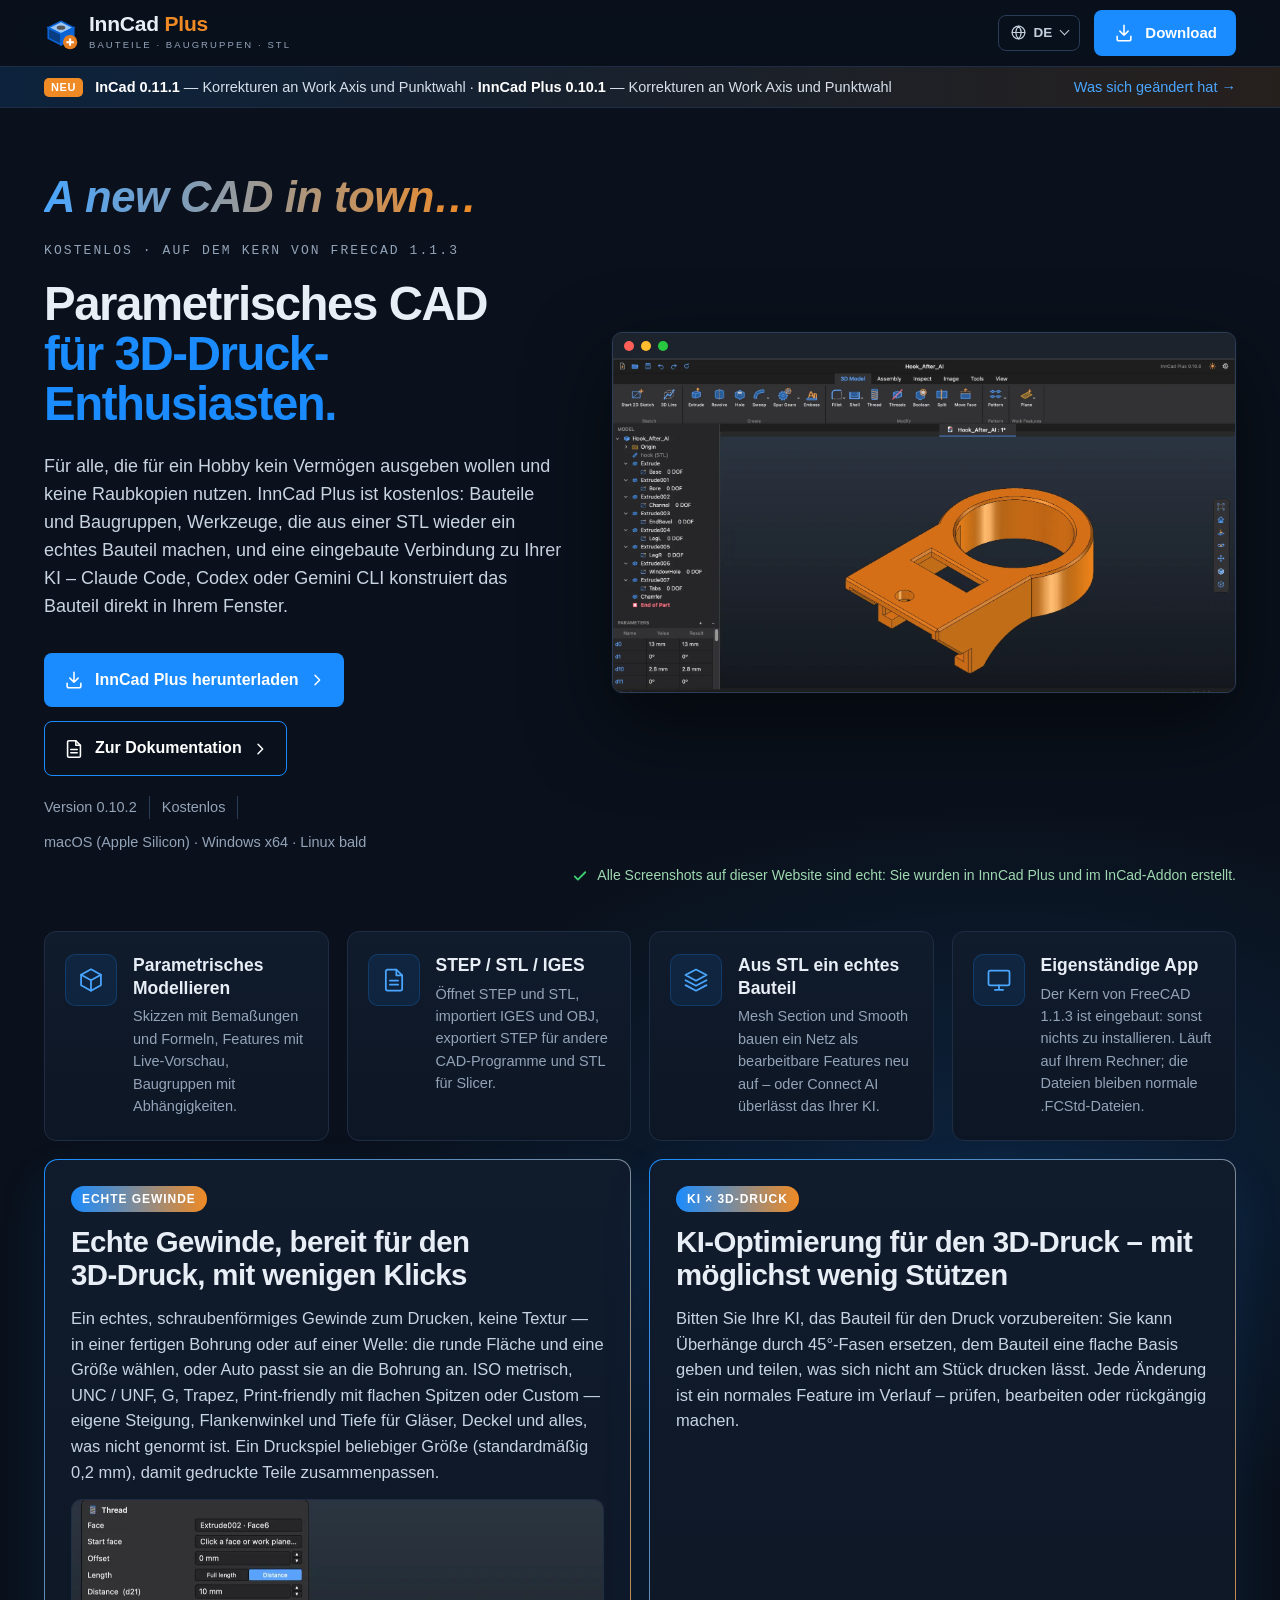
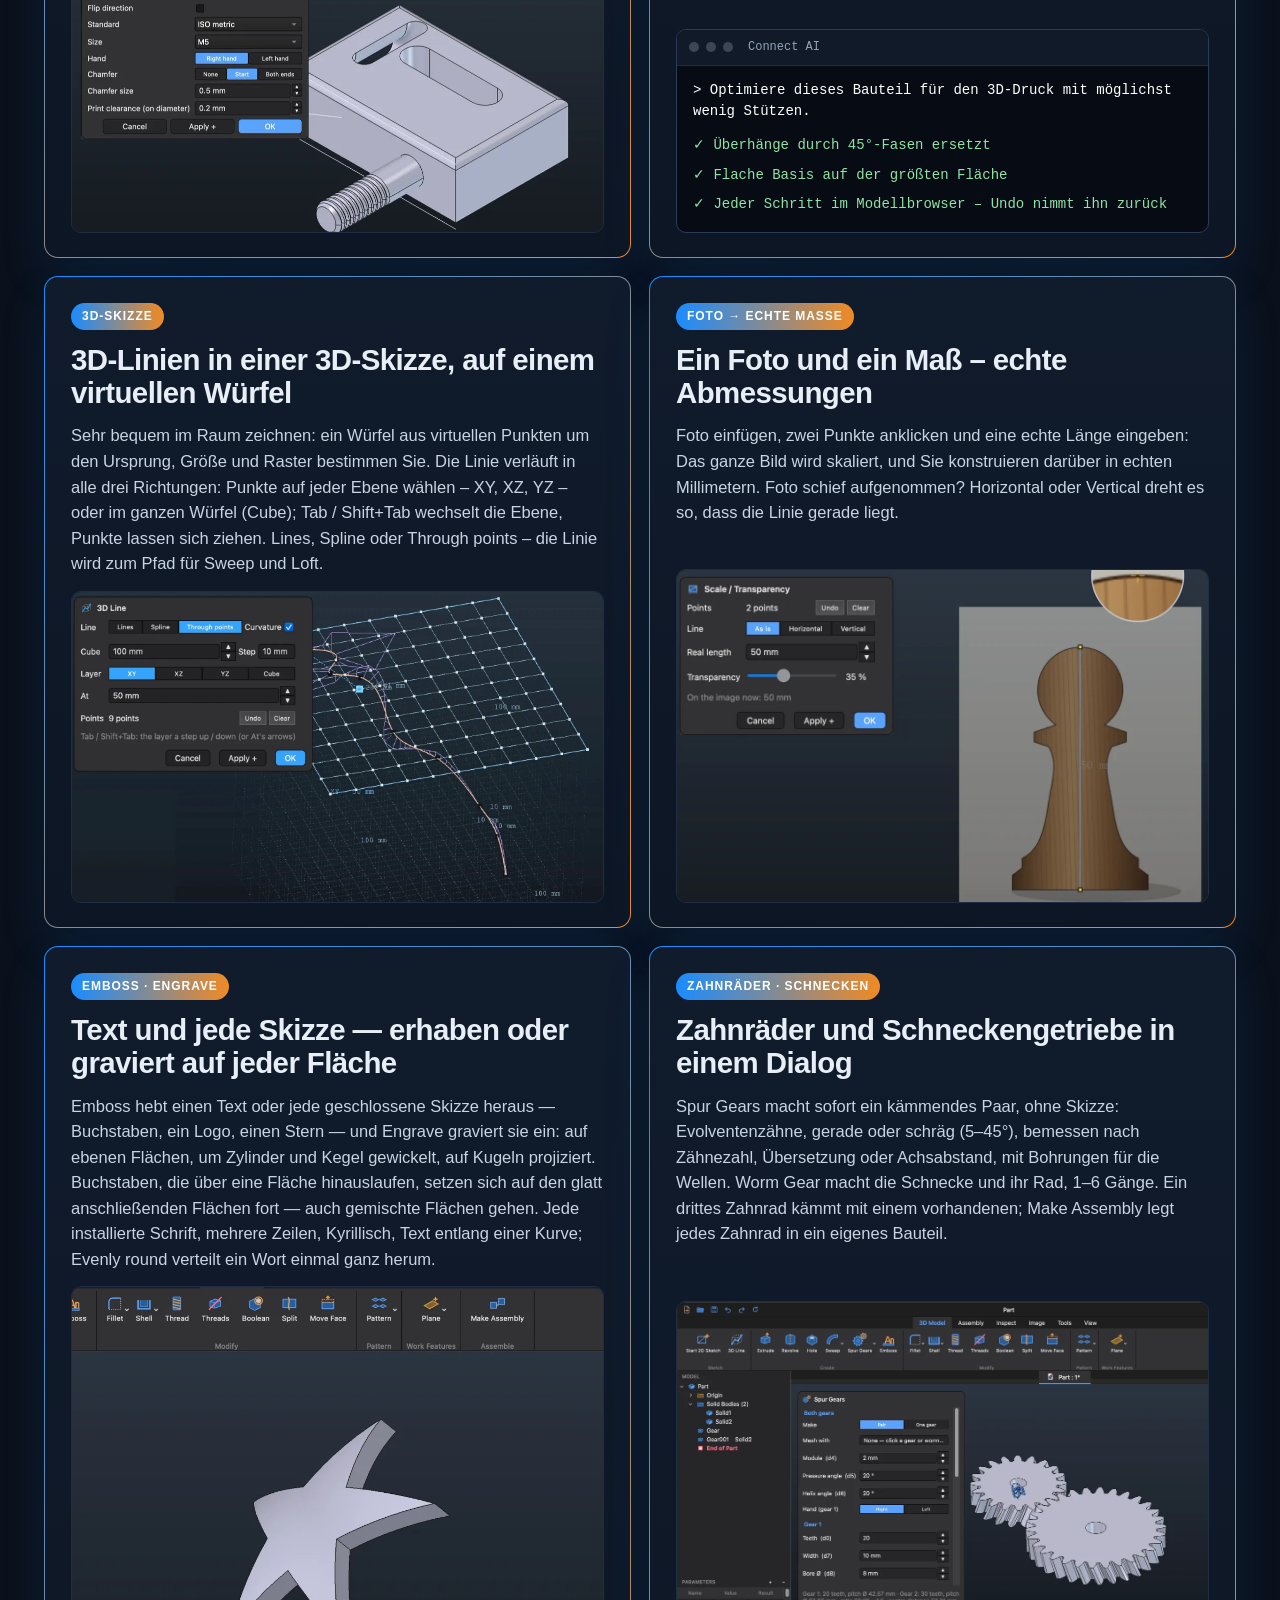
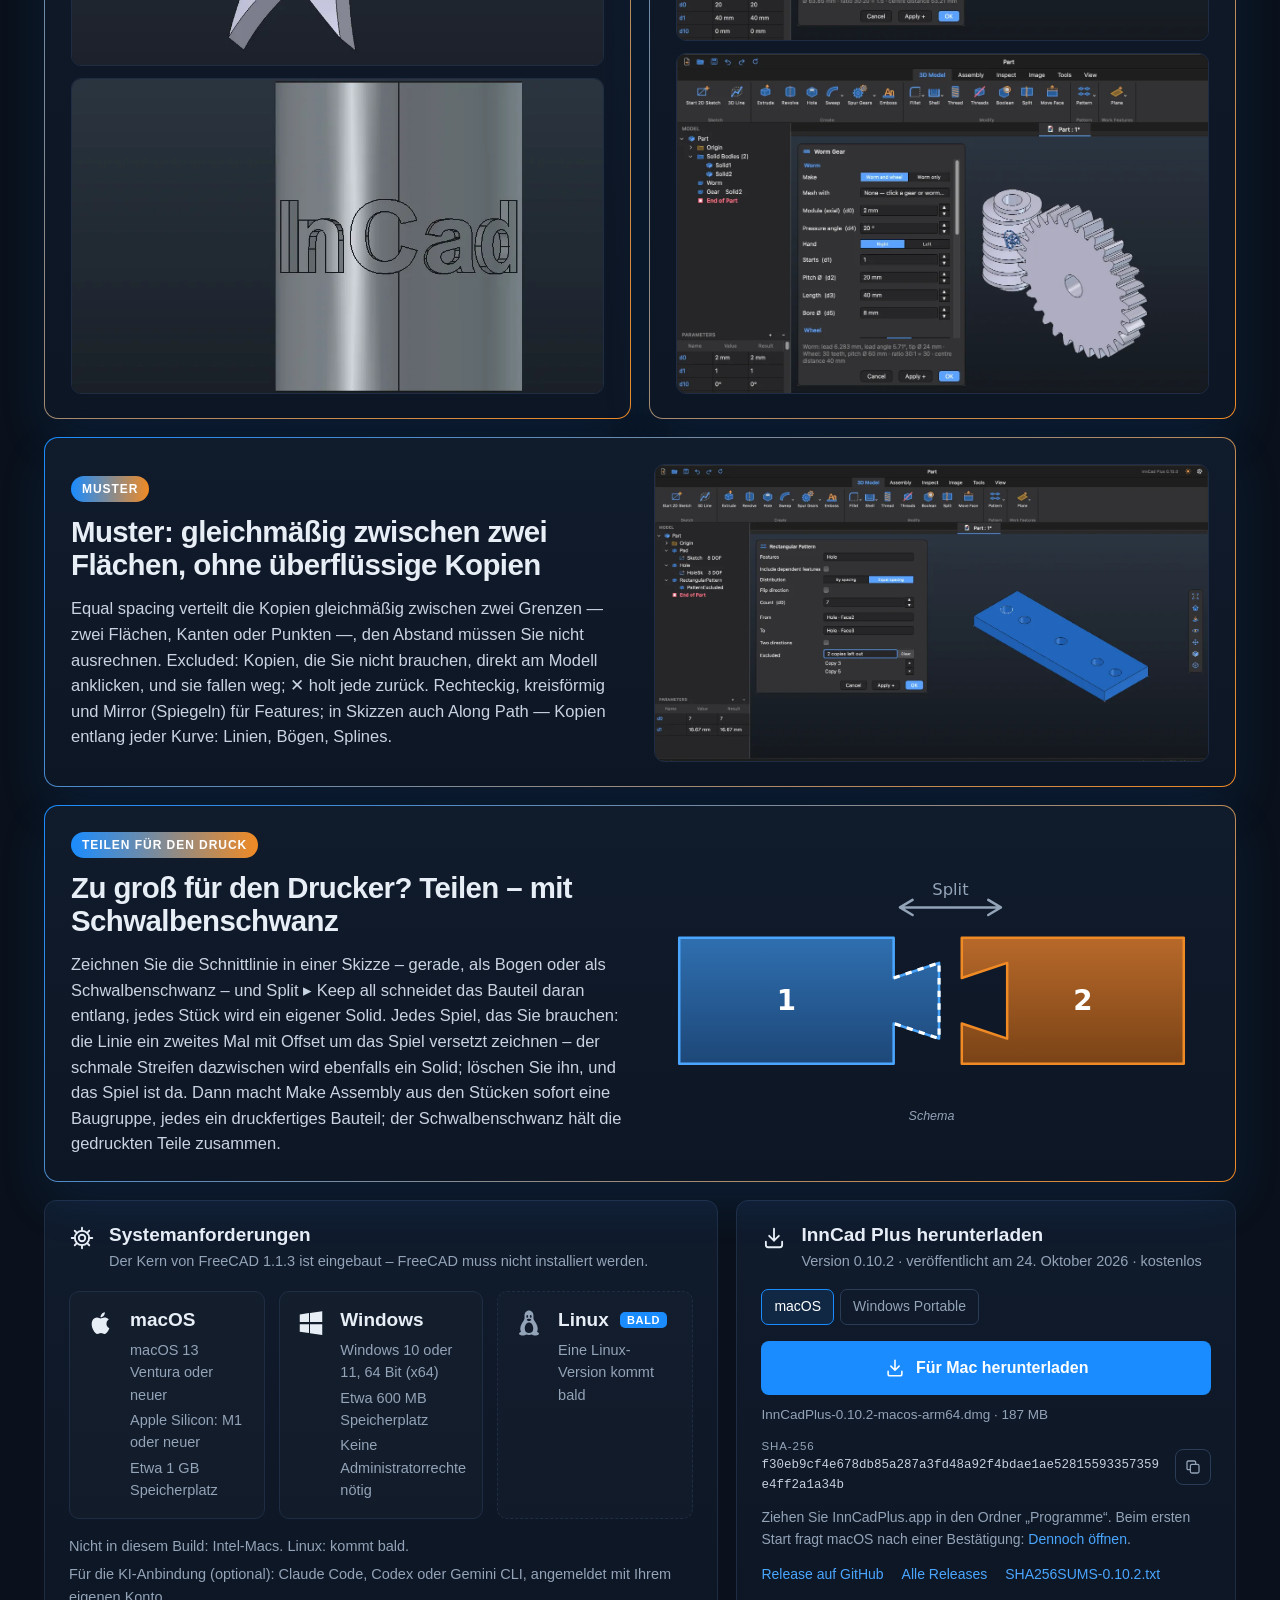
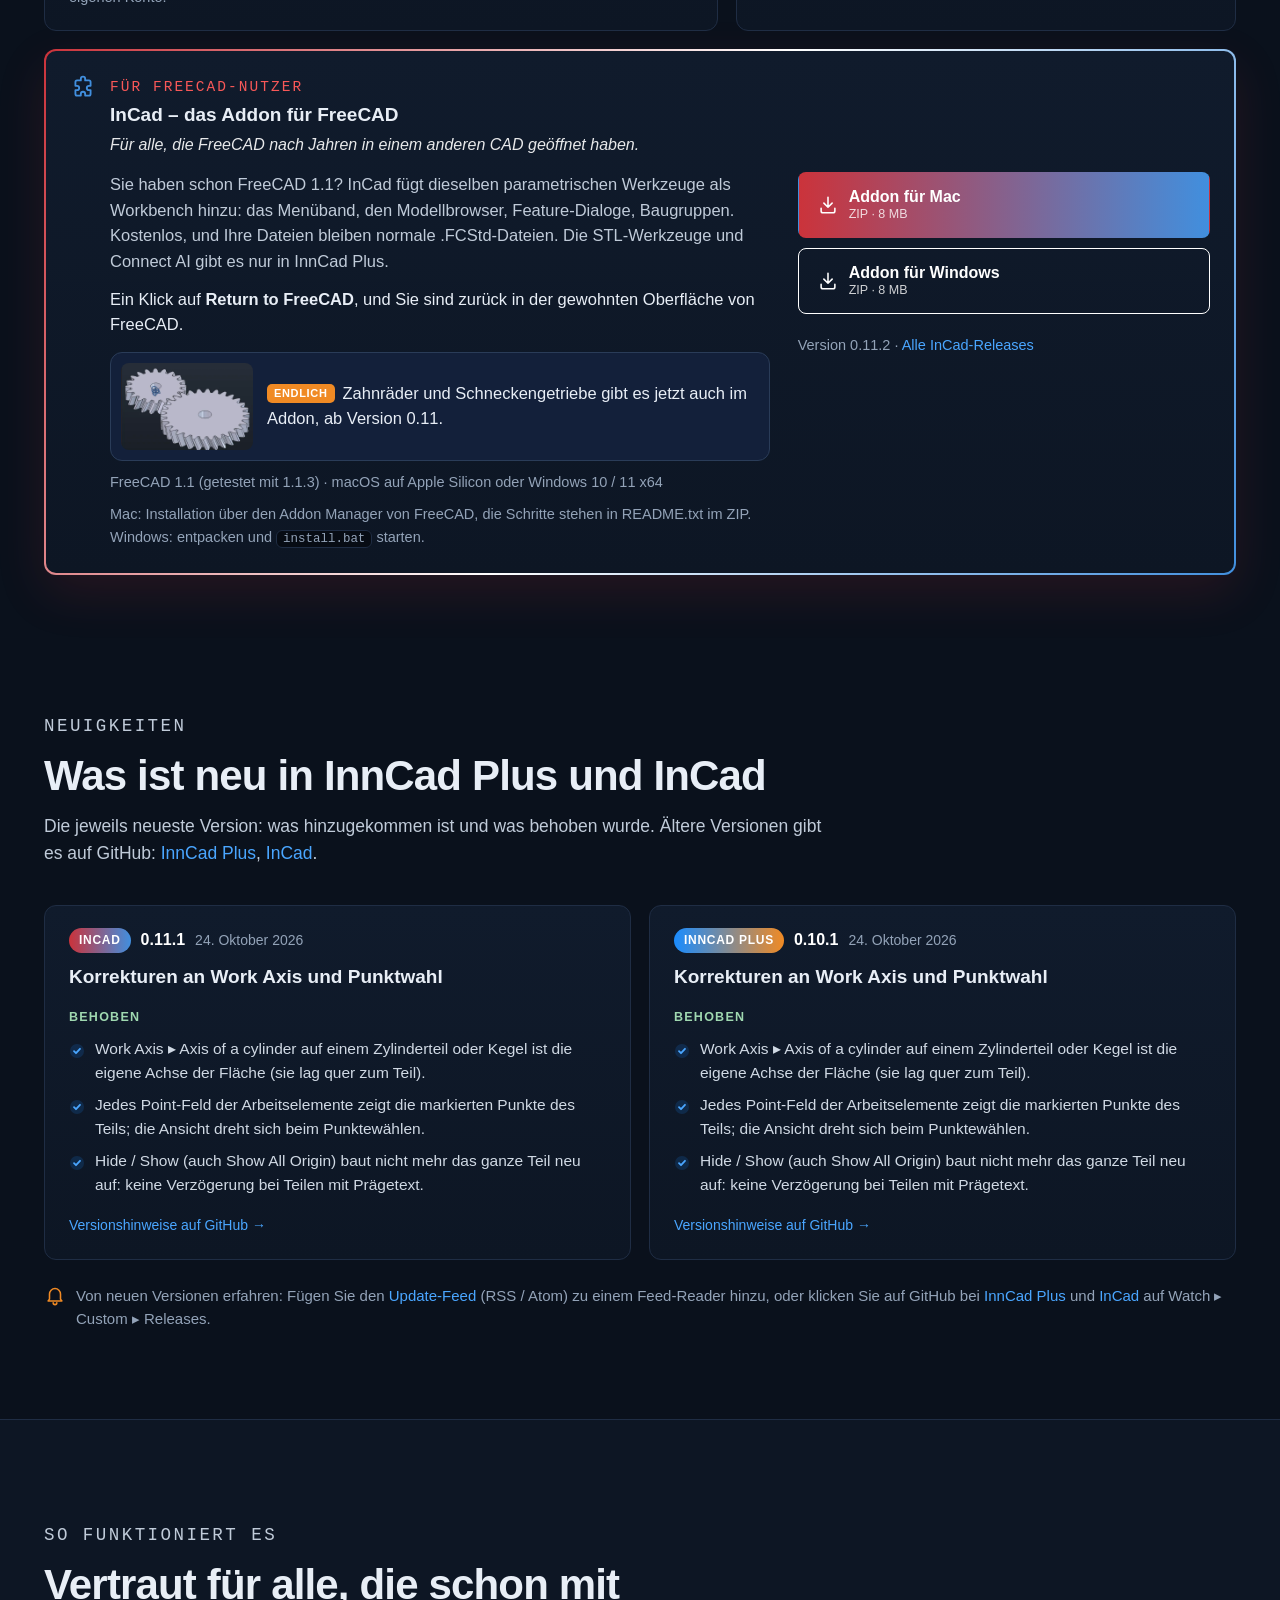
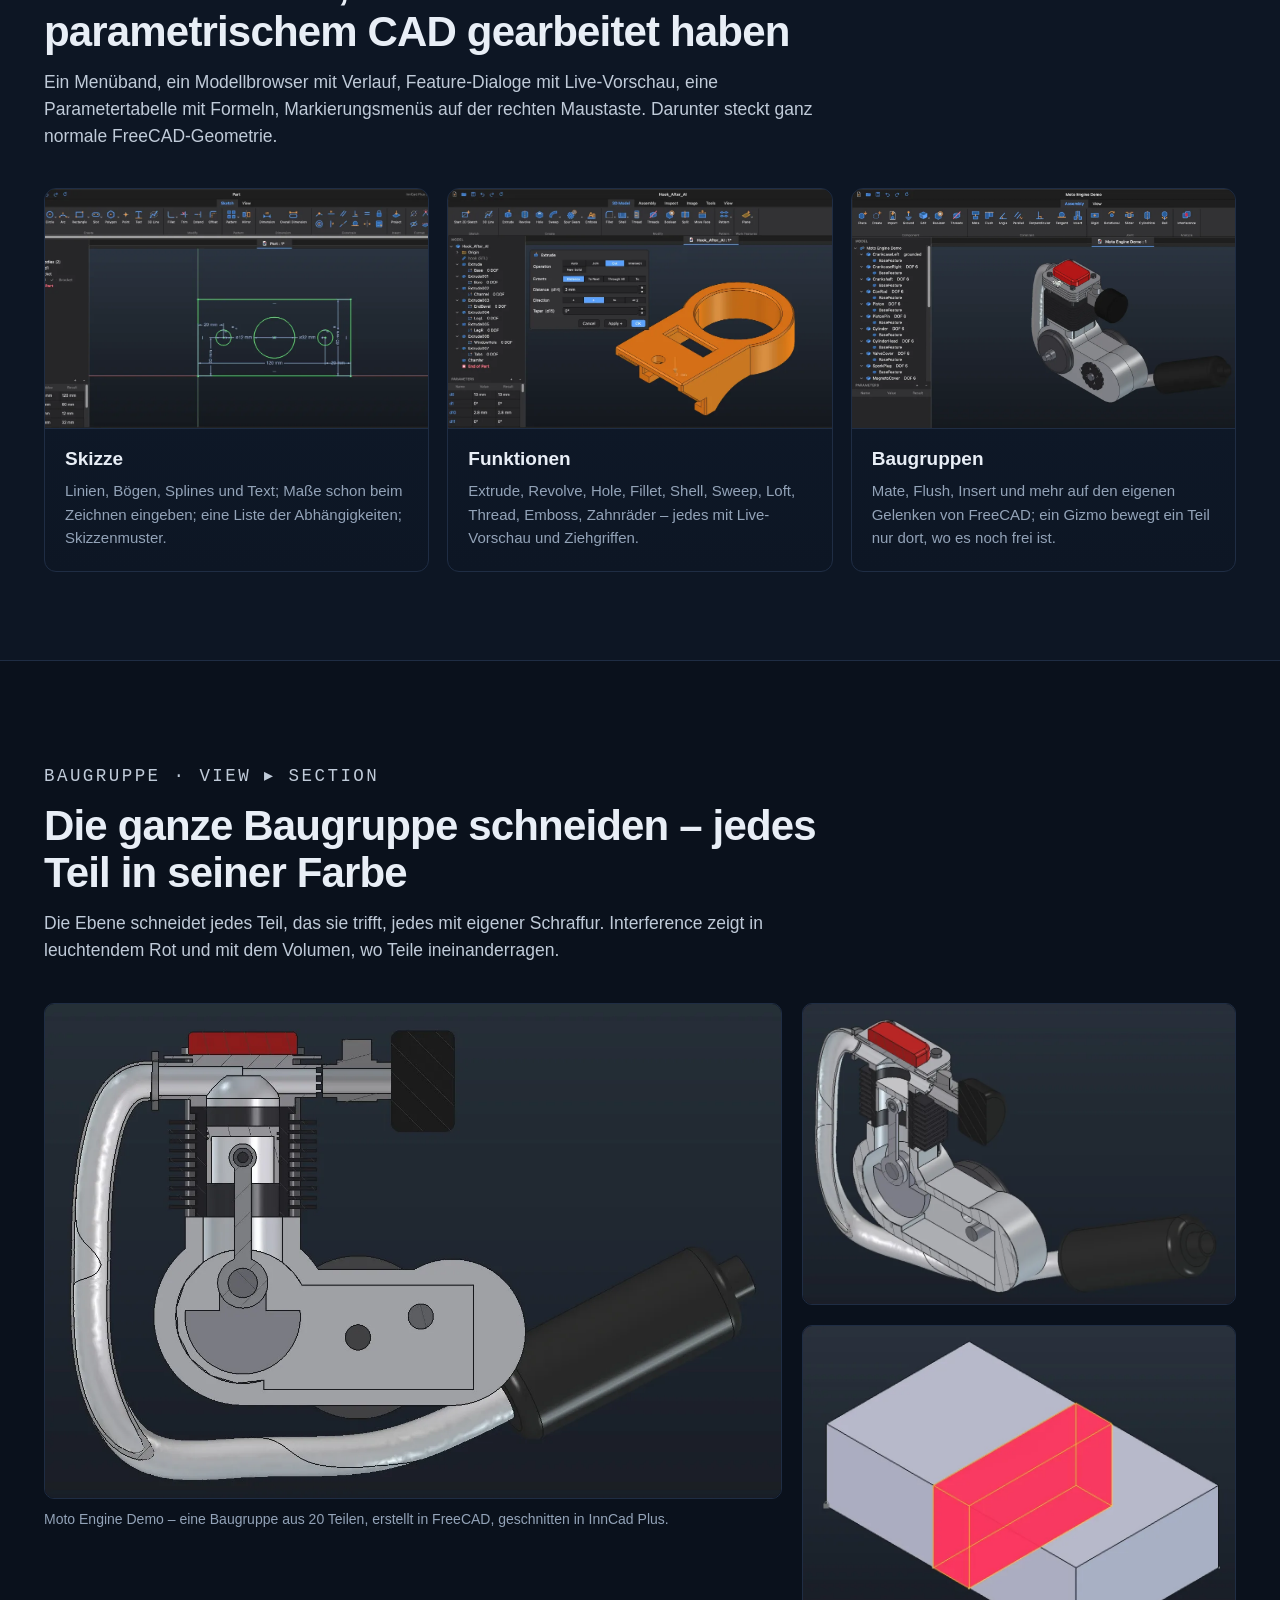
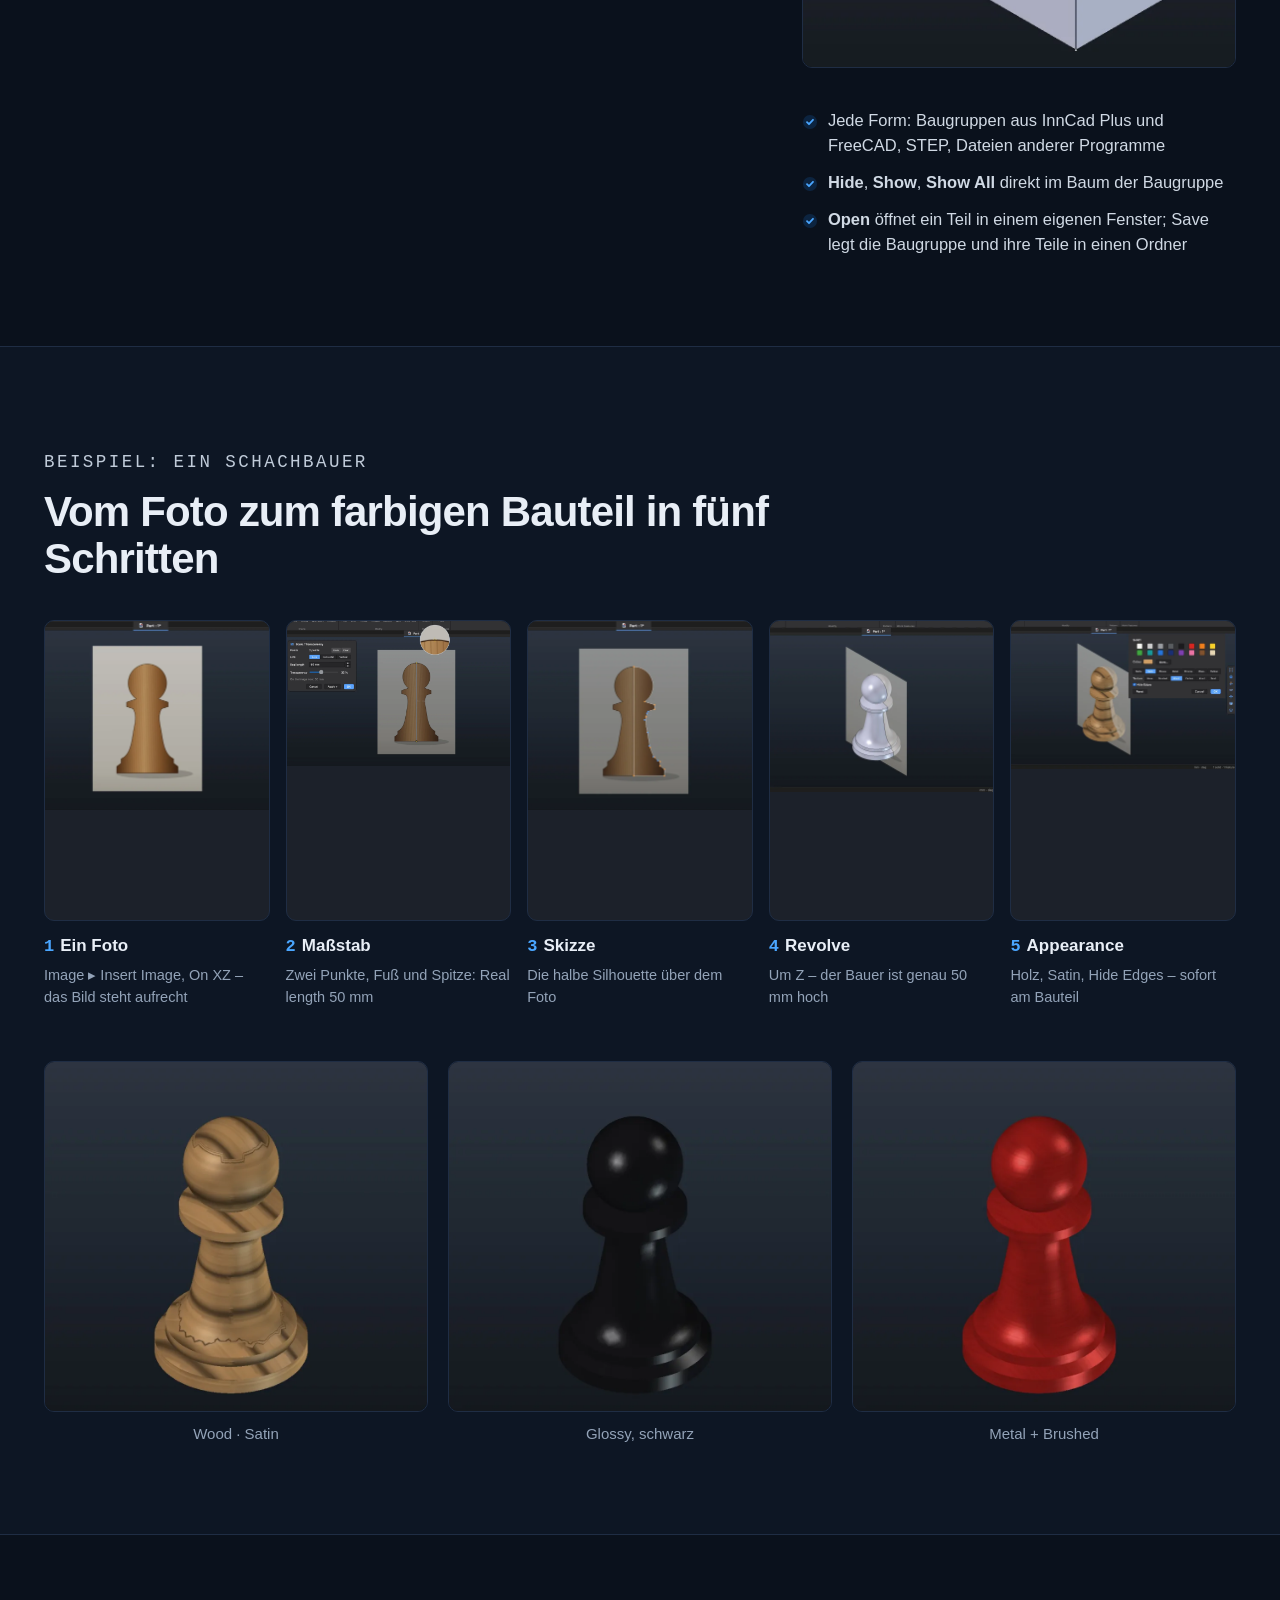
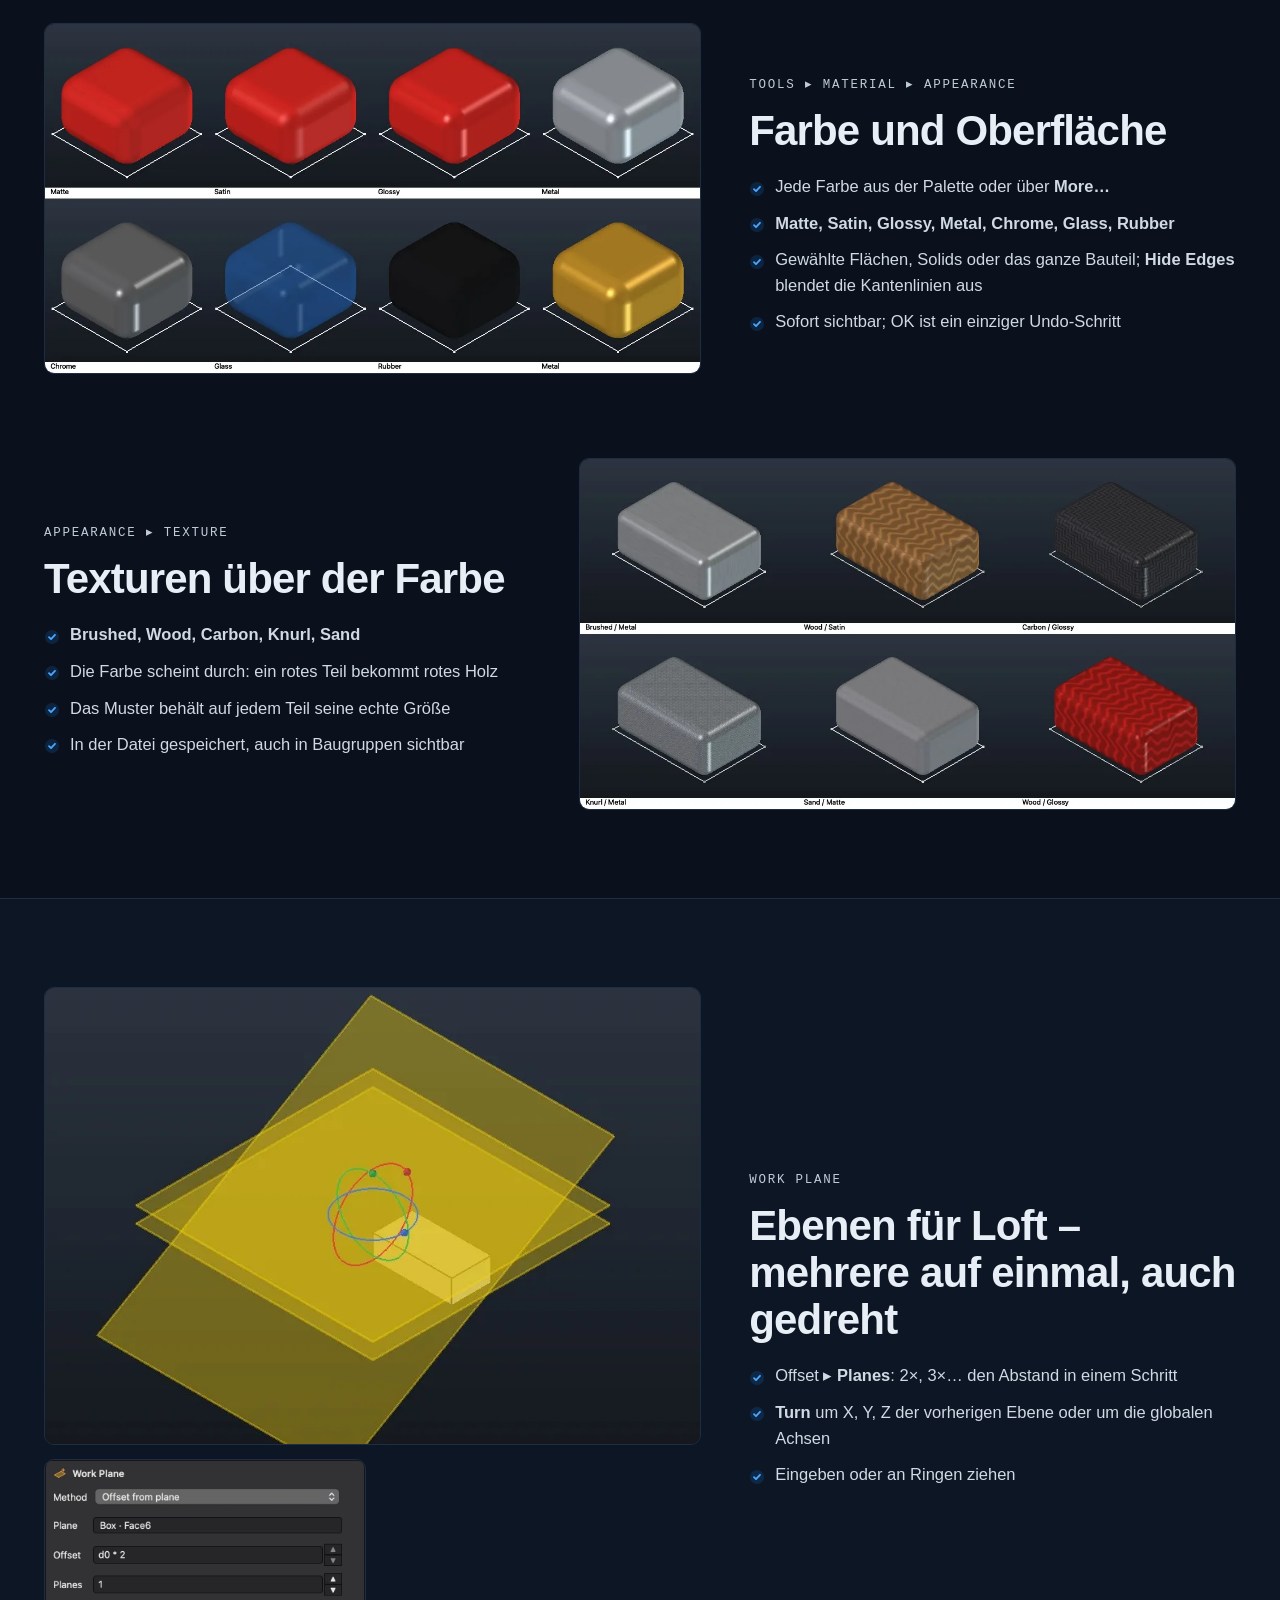
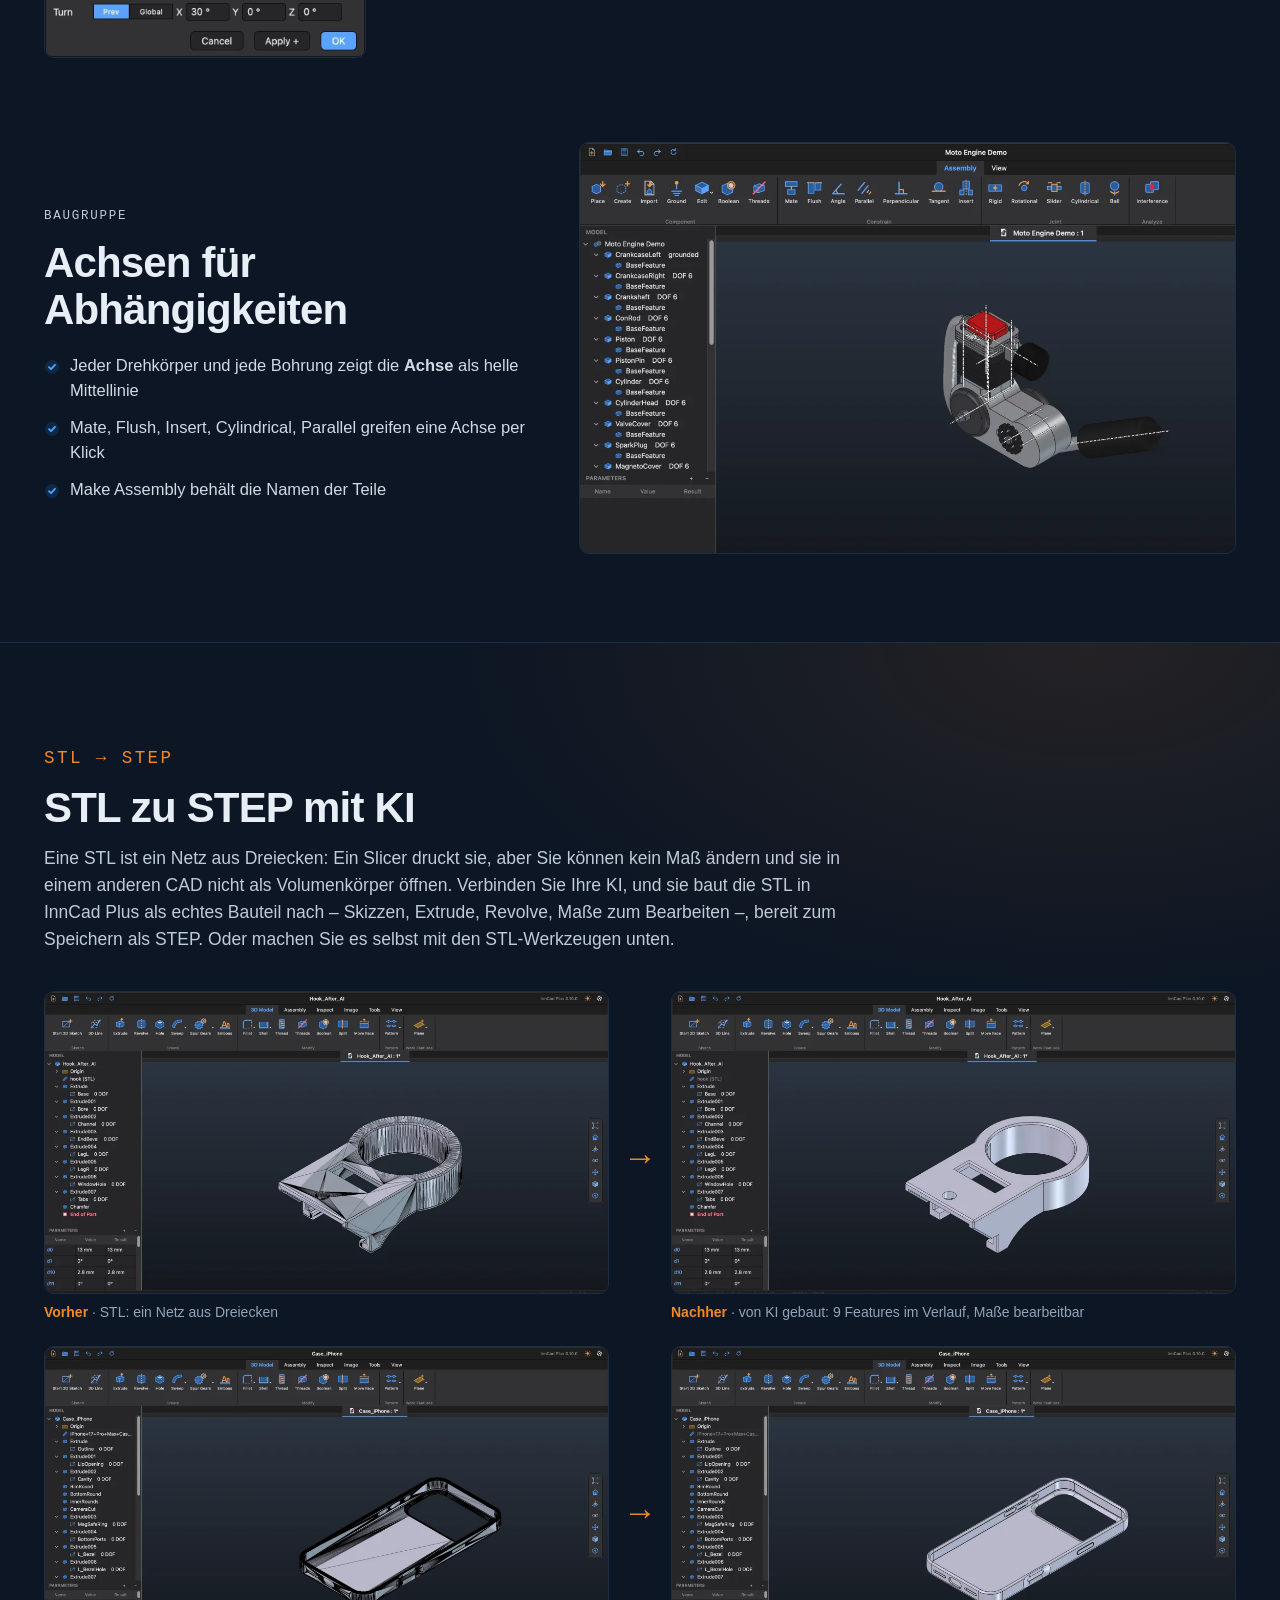
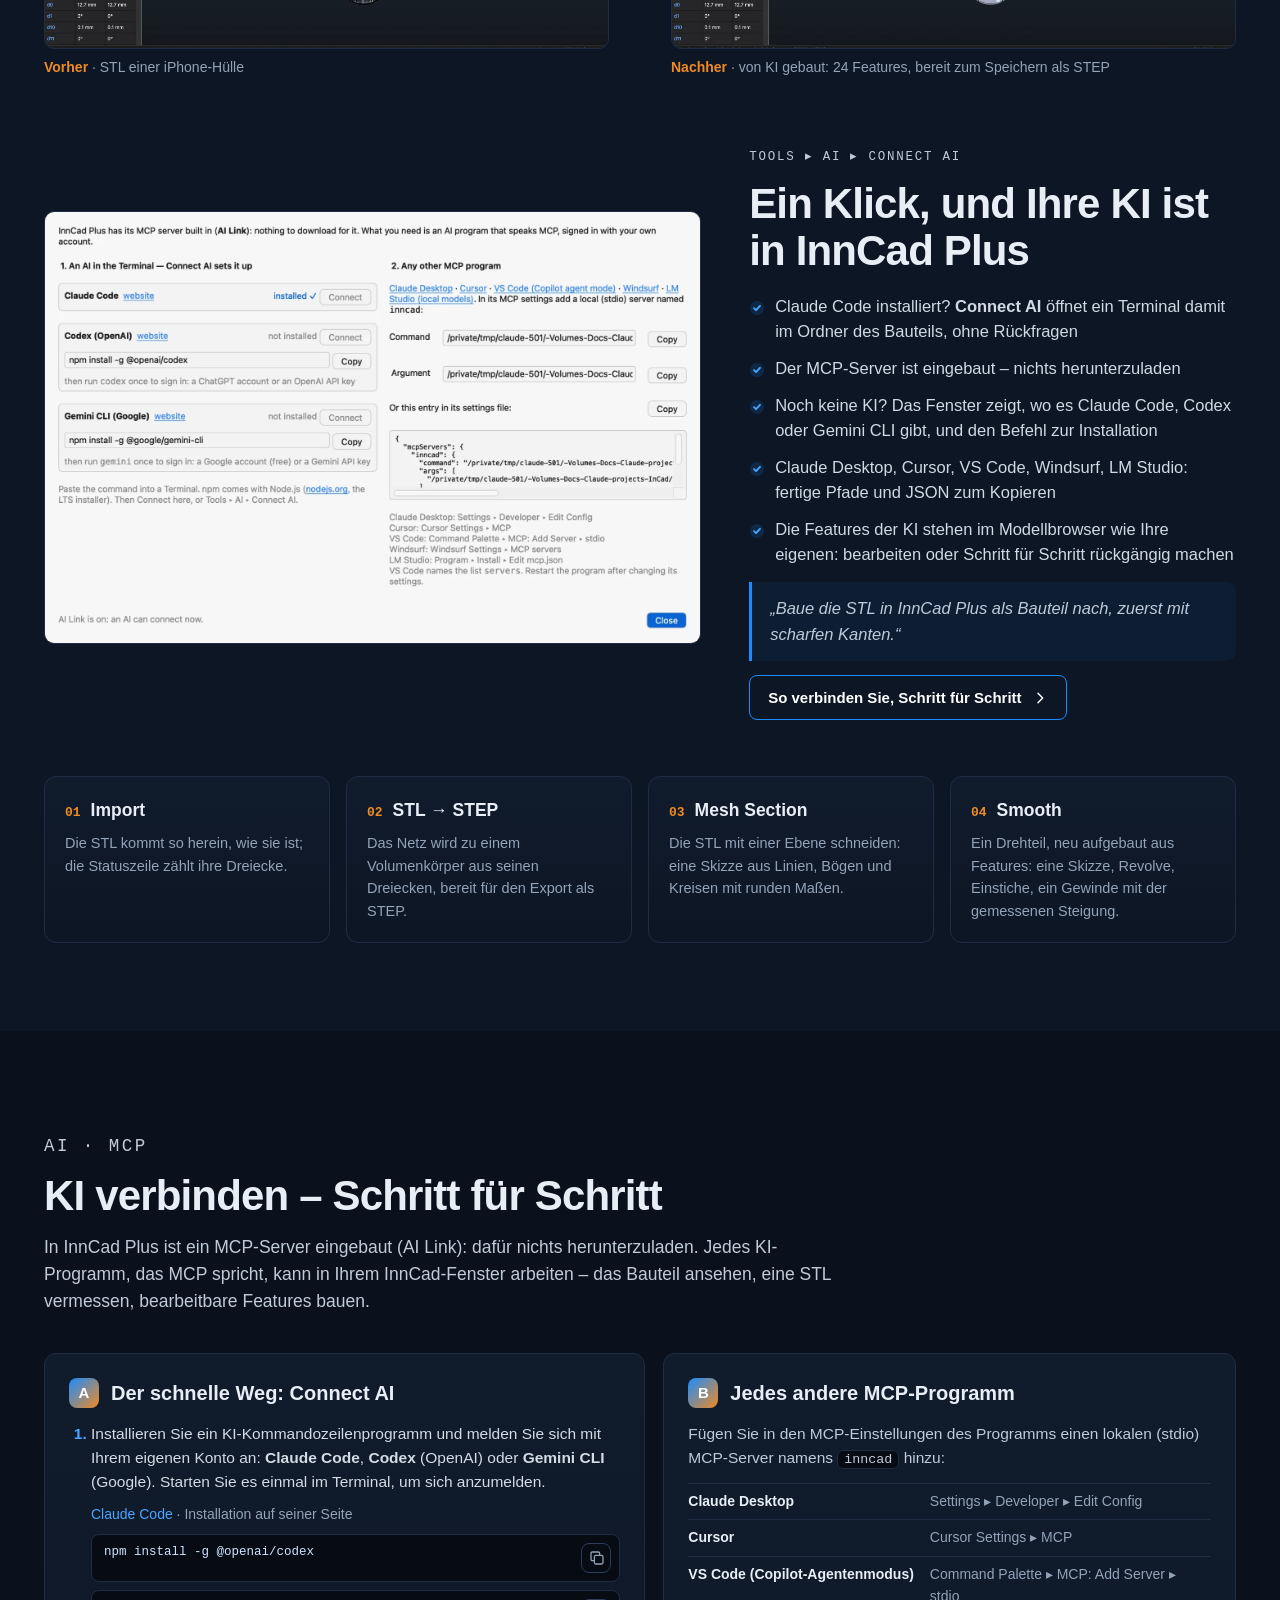
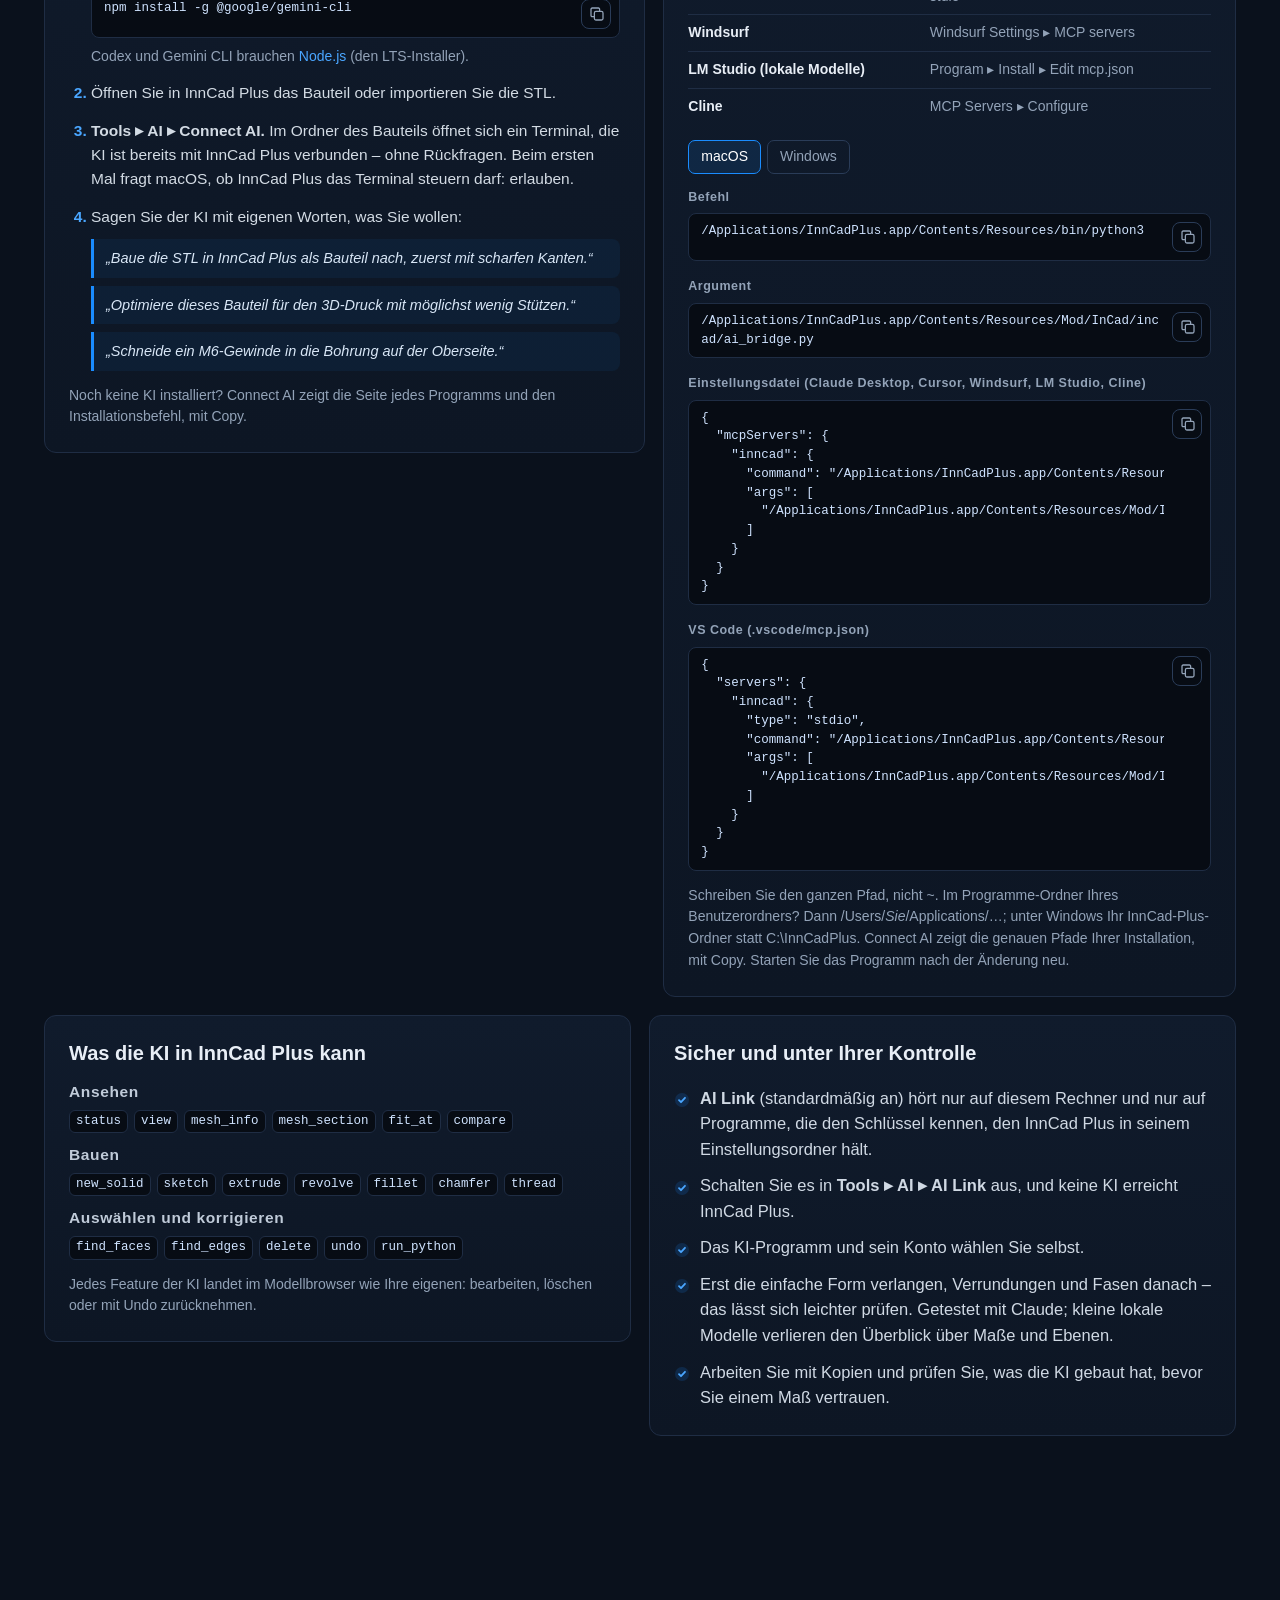
==== de/index.html @ 9b9272b4 "InnCad Plus 0.10.2 and InCad 0.11.2" ====
<!doctype html>
<html lang="de">
<head>
<meta charset="utf-8">
<meta name="viewport" content="width=device-width, initial-scale=1">
<title>InnCad Plus — kostenloses parametrisches CAD für den 3D-Druck, mit STL-Werkzeugen und KI</title>
<meta name="description" content="InnCad Plus: parametrische Bauteile und Baugruppen auf dem Kern von FreeCAD 1.1.3. Eine Mac-App und eine Windows-Version, STL-Werkzeuge und eine eingebaute KI-Anbindung (Claude Code, Codex, Gemini CLI).">
<meta property="og:title" content="InnCad Plus">
<meta property="og:description" content="InnCad Plus: parametrische Bauteile und Baugruppen auf dem Kern von FreeCAD 1.1.3. Eine Mac-App und eine Windows-Version, STL-Werkzeuge und eine eingebaute KI-Anbindung (Claude Code, Codex, Gemini CLI).">
<meta property="og:type" content="website">
<meta name="theme-color" content="#0a111c">
<meta name="msvalidate.01" content="499B6EF04BFF810C76A070A973326980">
<link rel="alternate" hreflang="en" href="https://inncad.com/">
<link rel="alternate" hreflang="ru" href="https://inncad.com/ru/">
<link rel="alternate" hreflang="de" href="https://inncad.com/de/">
<link rel="alternate" hreflang="zh-Hans" href="https://inncad.com/zh/">
<link rel="alternate" hreflang="hi" href="https://inncad.com/hi/">
<link rel="alternate" hreflang="x-default" href="https://inncad.com/">
<link rel="canonical" href="https://inncad.com/de/">
<link rel="alternate" type="application/atom+xml" href="https://inncad.com/de/updates.xml" title="InnCad Plus und InCad — Neuigkeiten">
<meta property="og:url" content="https://inncad.com/de/">
<meta property="og:image" content="https://inncad.com/og.jpg">
<meta name="twitter:card" content="summary_large_image">
<link rel="icon" href="../icon.svg" type="image/svg+xml">
<link rel="stylesheet" href="../style.css?v=fa428692">
<script>document.documentElement.classList.add("js")</script>
</head>
<body>
<header class="top"><div class="wrap">
  <a class="brand" href="#top"><img src="../icon.svg" alt="" width="34" height="34"><span><strong>InnCad <span>Plus</span></strong><small>Bauteile · Baugruppen · STL</small></span></a>
  <nav class="links">
    <a href="#features">Funktionen</a>
    <a href="#updates">Neuigkeiten</a>
    <a href="#docs">Dokumentation</a>
    <a href="#requirements">Anforderungen</a>
    <a href="#addon">FreeCAD-Addon</a>
    <a href="#faq">FAQ</a>
    <a href="#contact">Kontakt</a>
  </nav>
  <div class="right">
    <details class="langmenu"><summary aria-label="Language"><svg class="i" viewBox="0 0 24 24" aria-hidden="true"><circle cx="12" cy="12" r="9"/><path d="M3 12h18M12 3c2.6 2.6 3.8 5.6 3.8 9s-1.2 6.4-3.8 9c-2.6-2.6-3.8-5.6-3.8-9S9.4 5.6 12 3z"/></svg><span>DE</span></summary><div class="menu"><a href="../" data-lang="en" hreflang="en" lang="en">English</a><a href="../ru/" data-lang="ru" hreflang="ru" lang="ru">Русский</a><a href="../de/" data-lang="de" hreflang="de" lang="de" aria-current="true">Deutsch</a><a href="../zh/" data-lang="zh" hreflang="zh-Hans" lang="zh-Hans">中文</a><a href="../hi/" data-lang="hi" hreflang="hi" lang="hi">हिन्दी</a></div></details>
    <a class="btn primary small" href="#download"><svg class="i" viewBox="0 0 24 24" aria-hidden="true"><path d="M12 3.5v11m0 0-4.5-4.5m4.5 4.5 4.5-4.5M4.5 15.5v3a2 2 0 0 0 2 2h11a2 2 0 0 0 2-2v-3"/></svg><span>Download</span></a>
  </div>
</div></header>
<div class="newsbar"><div class="wrap"><a href="#updates"><span class="tag-new">Neu</span><span class="what"><b>InCad 0.11.1</b> — Korrekturen an Work Axis und Punktwahl · <b>InnCad Plus 0.10.1</b> — Korrekturen an Work Axis und Punktwahl</span><span class="go">Was sich geändert hat →</span></a></div></div>

<main id="top">
<div class="hero"><div class="wrap">
  <div class="grid">
    <div>
      <p class="town">A new CAD in town…</p>
      <p class="mono-kicker">Kostenlos · auf dem Kern von FreeCAD 1.1.3</p>
      <h1>Parametrisches CAD<span>für 3D‑Druck-Enthusiasten.</span></h1>
      <p class="lead">Für alle, die für ein Hobby kein Vermögen ausgeben wollen und keine Raubkopien nutzen. InnCad Plus ist kostenlos: Bauteile und Baugruppen, Werkzeuge, die aus einer STL wieder ein echtes Bauteil machen, und eine eingebaute Verbindung zu Ihrer KI – Claude Code, Codex oder Gemini CLI konstruiert das Bauteil direkt in Ihrem Fenster.</p>
      <div class="cta">
        <a class="btn primary" href="#download"><svg class="i" viewBox="0 0 24 24" aria-hidden="true"><path d="M12 3.5v11m0 0-4.5-4.5m4.5 4.5 4.5-4.5M4.5 15.5v3a2 2 0 0 0 2 2h11a2 2 0 0 0 2-2v-3"/></svg>InnCad Plus herunterladen<svg class="i chev" viewBox="0 0 24 24" aria-hidden="true"><path d="m9 5 7 7-7 7"/></svg></a>
        <a class="btn outline" href="#docs"><svg class="i" viewBox="0 0 24 24" aria-hidden="true"><path d="M14 3H6.5A1.5 1.5 0 0 0 5 4.5v15A1.5 1.5 0 0 0 6.5 21h11a1.5 1.5 0 0 0 1.5-1.5V8z"/><path d="M14 3v5h5M8.5 12.5h7M8.5 16h7"/></svg>Zur Dokumentation<svg class="i chev" viewBox="0 0 24 24" aria-hidden="true"><path d="m9 5 7 7-7 7"/></svg></a>
      </div>
      <p class="meta"><span>Version 0.10.2</span><i></i><span>Kostenlos</span><i></i><span>macOS (Apple Silicon) · Windows x64 · Linux bald</span></p>
    </div>
    <div class="window"><div class="bar"><i></i><i></i><i></i></div><div class=""><a class="zoom" href="../img/hero.webp?v=947d2b0a"><img src="../img/hero.webp?v=947d2b0a" alt="Das Fenster von InnCad Plus: Menüband, Modellbrowser, Parameter und ein Bauteil" width="1800" height="963" loading="lazy" decoding="async"></a></div></div>
  </div>
  <p class="real"><svg class="i" viewBox="0 0 24 24" aria-hidden="true"><path d="M5 12.5l4.2 4.2L19 7"/></svg>Alle Screenshots auf dieser Website sind echt: Sie wurden in InnCad Plus und im InCad-Addon erstellt.</p>

  <div class="feats" id="features">
    <div class="box feat"><div class="ico"><svg class="i" viewBox="0 0 24 24" aria-hidden="true"><path d="M12 2.8 20.5 7.5v9L12 21.2 3.5 16.5v-9z"/><path d="M3.5 7.5 12 12.2l8.5-4.7M12 12.2v9"/></svg></div><div><h3>Parametrisches Modellieren</h3>
      <p>Skizzen mit Bemaßungen und Formeln, Features mit Live-Vorschau, Baugruppen mit Abhängigkeiten.</p></div></div>
    <div class="box feat"><div class="ico"><svg class="i" viewBox="0 0 24 24" aria-hidden="true"><path d="M14 3H6.5A1.5 1.5 0 0 0 5 4.5v15A1.5 1.5 0 0 0 6.5 21h11a1.5 1.5 0 0 0 1.5-1.5V8z"/><path d="M14 3v5h5M8.5 12.5h7M8.5 16h7"/></svg></div><div><h3>STEP / STL / IGES</h3>
      <p>Öffnet STEP und STL, importiert IGES und OBJ, exportiert STEP für andere CAD-Programme und STL für Slicer.</p></div></div>
    <div class="box feat"><div class="ico"><svg class="i" viewBox="0 0 24 24" aria-hidden="true"><path d="m12 3 9 4.8-9 4.8-9-4.8z"/><path d="m3 12.2 9 4.8 9-4.8M3 16.4l9 4.8 9-4.8"/></svg></div><div><h3>Aus STL ein echtes Bauteil</h3>
      <p>Mesh Section und Smooth bauen ein Netz als bearbeitbare Features neu auf – oder Connect AI überlässt das Ihrer KI.</p></div></div>
    <div class="box feat"><div class="ico"><svg class="i" viewBox="0 0 24 24" aria-hidden="true"><rect x="3" y="4" width="18" height="12.5" rx="1.5"/><path d="M8.5 20.5h7M12 16.5v4"/></svg></div><div><h3>Eigenständige App</h3>
      <p>Der Kern von FreeCAD 1.1.3 ist eingebaut: sonst nichts zu installieren. Läuft auf Ihrem Rechner; die Dateien bleiben normale .FCStd-Dateien.</p></div></div>
  </div>

  <div class="promo">
    <div class="promo-card">
      <span class="pill">Echte Gewinde</span>
      <h2>Echte Gewinde, bereit für den 3D‑Druck, mit wenigen Klicks</h2>
      <p>Ein echtes, schraubenförmiges Gewinde zum Drucken, keine Textur — in einer fertigen Bohrung oder auf einer Welle: die runde Fläche und eine Größe wählen, oder Auto passt sie an die Bohrung an. ISO metrisch, UNC / UNF, G, Trapez, Print-friendly mit flachen Spitzen oder Custom — eigene Steigung, Flankenwinkel und Tiefe für Gläser, Deckel und alles, was nicht genormt ist. Ein Druckspiel beliebiger Größe (standardmäßig 0,2 mm), damit gedruckte Teile zusammenpassen.</p>
      <div class="shot"><a class="zoom" href="../img/thread.webp?v=f0aac2c9"><img src="../img/thread.webp?v=f0aac2c9" alt="Der Dialog Thread und ein druckfertiges M5-Gewinde" width="1040" height="650" loading="lazy" decoding="async"></a></div>
    </div>
    <div class="promo-card">
      <span class="pill">KI × 3D‑Druck</span>
      <h2>KI-Optimierung für den 3D‑Druck – mit möglichst wenig Stützen</h2>
      <p>Bitten Sie Ihre KI, das Bauteil für den Druck vorzubereiten: Sie kann Überhänge durch 45°-Fasen ersetzen, dem Bauteil eine flache Basis geben und teilen, was sich nicht am Stück drucken lässt. Jede Änderung ist ein normales Feature im Verlauf – prüfen, bearbeiten oder rückgängig machen.</p>
      <div class="term"><div class="bar"><i></i><i></i><i></i><span>Connect AI</span></div>
        <p class="you">&gt; Optimiere dieses Bauteil für den 3D‑Druck mit möglichst wenig Stützen.</p>
        <p>✓ Überhänge durch 45°-Fasen ersetzt</p>
        <p>✓ Flache Basis auf der größten Fläche</p>
        <p>✓ Jeder Schritt im Modellbrowser – Undo nimmt ihn zurück</p>
      </div>
    </div>
    <div class="promo-card">
      <span class="pill">3D‑Skizze</span>
      <h2>3D‑Linien in einer 3D‑Skizze, auf einem virtuellen Würfel</h2>
      <p>Sehr bequem im Raum zeichnen: ein Würfel aus virtuellen Punkten um den Ursprung, Größe und Raster bestimmen Sie. Die Linie verläuft in alle drei Richtungen: Punkte auf jeder Ebene wählen – XY, XZ, YZ – oder im ganzen Würfel (Cube); Tab / Shift+Tab wechselt die Ebene, Punkte lassen sich ziehen. Lines, Spline oder Through points – die Linie wird zum Pfad für Sweep und Loft.</p>
      <div class="shot"><a class="zoom" href="../img/line3d_curve.webp?v=f475d377"><img src="../img/line3d_curve.webp?v=f475d377" alt="Eine 3D-Linie durch Punkte auf verschiedenen Ebenen des virtuellen Würfels" width="1510" height="882" loading="lazy" decoding="async"></a></div>
    </div>
    <div class="promo-card">
      <span class="pill">Foto → echte Maße</span>
      <h2>Ein Foto und ein Maß – echte Abmessungen</h2>
      <p>Foto einfügen, zwei Punkte anklicken und eine echte Länge eingeben: Das ganze Bild wird skaliert, und Sie konstruieren darüber in echten Millimetern. Foto schief aufgenommen? Horizontal oder Vertical dreht es so, dass die Linie gerade liegt.</p>
      <div class="shot"><a class="zoom" href="../img/photo_scale.webp?v=6fe72c0d"><img src="../img/photo_scale.webp?v=6fe72c0d" alt="Ein Foto über zwei Punkte und eine echte Länge skalieren; mit Horizontal oder Vertical ausrichten" width="1100" height="688" loading="lazy" decoding="async"></a></div>
    </div>
    <div class="promo-card">
      <span class="pill">Emboss · Engrave</span>
      <h2>Text und jede Skizze — erhaben oder graviert auf jeder Fläche</h2>
      <p>Emboss hebt einen Text oder jede geschlossene Skizze heraus — Buchstaben, ein Logo, einen Stern — und Engrave graviert sie ein: auf ebenen Flächen, um Zylinder und Kegel gewickelt, auf Kugeln projiziert. Buchstaben, die über eine Fläche hinauslaufen, setzen sich auf den glatt anschließenden Flächen fort — auch gemischte Flächen gehen. Jede installierte Schrift, mehrere Zeilen, Kyrillisch, Text entlang einer Kurve; Evenly round verteilt ein Wort einmal ganz herum.</p>
      <div class="stack"><div class="shot"><a class="zoom" href="../img/star.webp?v=d639d691"><img src="../img/star.webp?v=d639d691" alt="Ein Stern, gemacht in InnCad Plus" width="1000" height="711" loading="lazy" decoding="async"></a></div><div class="shot"><a class="zoom" href="../img/18_emboss.webp?v=5092079f"><img src="../img/18_emboss.webp?v=5092079f" alt="Text, um einen Zylinder erhaben aufgebracht" width="900" height="532" loading="lazy" decoding="async"></a></div></div>
    </div>
    <div class="promo-card" id="gears">
      <span class="pill">Zahnräder · Schnecken</span>
      <h2>Zahnräder und Schneckengetriebe in einem Dialog</h2>
      <p>Spur Gears macht sofort ein kämmendes Paar, ohne Skizze: Evolventenzähne, gerade oder schräg (5–45°), bemessen nach Zähnezahl, Übersetzung oder Achsabstand, mit Bohrungen für die Wellen. Worm Gear macht die Schnecke und ihr Rad, 1–6 Gänge. Ein drittes Zahnrad kämmt mit einem vorhandenen; Make Assembly legt jedes Zahnrad in ein eigenes Bauteil.</p>
      <div class="stack"><div class="shot"><a class="zoom" href="../img/gears_pair.webp?v=8d746a2d"><img src="../img/gears_pair.webp?v=8d746a2d" alt="Der Dialog Spur Gears und ein kämmendes schrägverzahntes Paar" width="1200" height="765" loading="lazy" decoding="async"></a></div><div class="shot"><a class="zoom" href="../img/gears_worm.webp?v=6f53ef30"><img src="../img/gears_worm.webp?v=6f53ef30" alt="Der Dialog Worm Gear mit Schnecke und Rad" width="1200" height="765" loading="lazy" decoding="async"></a></div></div>
    </div>
    <div class="promo-card wide">
      <div>
        <span class="pill">Muster</span>
        <h2>Muster: gleichmäßig zwischen zwei Flächen, ohne überflüssige Kopien</h2>
        <p>Equal spacing verteilt die Kopien gleichmäßig zwischen zwei Grenzen — zwei Flächen, Kanten oder Punkten —, den Abstand müssen Sie nicht ausrechnen. Excluded: Kopien, die Sie nicht brauchen, direkt am Modell anklicken, und sie fallen weg; ✕ holt jede zurück. Rechteckig, kreisförmig und Mirror (Spiegeln) für Features; in Skizzen auch Along Path — Kopien entlang jeder Kurve: Linien, Bögen, Splines.</p>
      </div>
      <div class="shot"><a class="zoom" href="../img/pattern.webp?v=84b6f058"><img src="../img/pattern.webp?v=84b6f058" alt="Ein rechteckiges Muster mit Equal spacing zwischen den Stirnflächen der Platte, Kopien 3 und 5 ausgelassen" width="1400" height="749" loading="lazy" decoding="async"></a></div>
    </div>
    <div class="promo-card wide">
      <div>
        <span class="pill">Teilen für den Druck</span>
        <h2>Zu groß für den Drucker? Teilen – mit Schwalbenschwanz</h2>
        <p>Zeichnen Sie die Schnittlinie in einer Skizze – gerade, als Bogen oder als Schwalbenschwanz – und Split ▸ Keep all schneidet das Bauteil daran entlang, jedes Stück wird ein eigener Solid. Jedes Spiel, das Sie brauchen: die Linie ein zweites Mal mit Offset um das Spiel versetzt zeichnen – der schmale Streifen dazwischen wird ebenfalls ein Solid; löschen Sie ihn, und das Spiel ist da. Dann macht Make Assembly aus den Stücken sofort eine Baugruppe, jedes ein druckfertiges Bauteil; der Schwalbenschwanz hält die gedruckten Teile zusammen.</p>
      </div>
      <figure class="scheme"><svg class="dovetail" viewBox="0 0 440 190" role="img" aria-label="Ein Bauteil, entlang einer Schwalbenschwanz-Linie in zwei Teile geteilt">
  <defs><linearGradient id="dtA" x1="0" y1="0" x2="0" y2="1"><stop offset="0" stop-color="#2f6fb0"/><stop offset="1" stop-color="#1d4778"/></linearGradient>
  <linearGradient id="dtB" x1="0" y1="0" x2="0" y2="1"><stop offset="0" stop-color="#b8692a"/><stop offset="1" stop-color="#7a4316"/></linearGradient></defs>
  <path d="M20 60 L190 60 L190 92 L226 80 L226 140 L190 128 L190 160 L20 160 Z" fill="url(#dtA)" stroke="#4aa6ff" stroke-width="2" stroke-linejoin="round"/>
  <path d="M244 60 L420 60 L420 160 L244 160 L244 128 L280 140 L280 80 L244 92 Z" fill="url(#dtB)" stroke="#f08a24" stroke-width="2" stroke-linejoin="round"/>
  <path d="M190 92 L226 80 L226 140 L190 128" fill="none" stroke="#fff" stroke-width="2.5" stroke-dasharray="5 5"/>
  <text x="105" y="117" fill="#fff" font-size="22" font-weight="700" text-anchor="middle" font-family="system-ui, sans-serif">1</text>
  <text x="340" y="117" fill="#fff" font-size="22" font-weight="700" text-anchor="middle" font-family="system-ui, sans-serif">2</text>
  <path d="M195 36 H275 M195 36 l10 -6 M195 36 l10 6 M275 36 l-10 -6 M275 36 l-10 6" stroke="#93a3b8" stroke-width="2" fill="none" stroke-linecap="round"/>
  <text x="235" y="26" fill="#93a3b8" font-size="13" text-anchor="middle" font-family="system-ui, sans-serif">Split</text>
</svg>
        <figcaption>Schema</figcaption></figure>
    </div>
  </div>

  <div class="pair2">
    <div class="box req" id="requirements">
      <div class="boxhead"><svg class="i" viewBox="0 0 24 24" aria-hidden="true"><circle cx="12" cy="12" r="3"/><circle cx="12" cy="12" r="6.6"/><path d="M12 2.5v2.9M12 18.6v2.9M21.5 12h-2.9M5.4 12H2.5M18.7 5.3l-2 2M7.3 16.7l-2 2M18.7 18.7l-2-2M7.3 7.3l-2-2"/></svg><div><h3>Systemanforderungen</h3>
        <p>Der Kern von FreeCAD 1.1.3 ist eingebaut – FreeCAD muss nicht installiert werden.</p></div></div>
      <div class="oss">
        <div class="osr"><svg viewBox="0 0 24 24" aria-hidden="true"><path d="M16.37 12.6c-.02-2.2 1.8-3.26 1.88-3.31-1.03-1.5-2.62-1.7-3.18-1.73-1.35-.14-2.64.8-3.33.8-.69 0-1.74-.78-2.86-.76-1.47.02-2.83.86-3.59 2.17-1.53 2.66-.39 6.6 1.1 8.75.73 1.05 1.6 2.24 2.73 2.2 1.1-.05 1.51-.71 2.84-.71 1.32 0 1.7.71 2.86.69 1.18-.02 1.93-1.07 2.65-2.13.84-1.22 1.18-2.4 1.2-2.46-.03-.01-2.3-.88-2.3-3.51zM14.19 6.15c.6-.73 1.01-1.75.9-2.76-.87.04-1.92.58-2.54 1.31-.56.64-1.05 1.67-.92 2.66.97.08 1.96-.49 2.56-1.21z"/></svg><div><h3>macOS</h3><ul>
          <li>macOS 13 Ventura oder neuer</li><li>Apple Silicon: M1 oder neuer</li><li>Etwa 1 GB Speicherplatz</li></ul></div></div>
        <div class="osr"><svg viewBox="0 0 24 24" aria-hidden="true"><path d="M3 5.1 10.4 4v7.2H3V5.1zm0 13.8 7.4 1.1v-7.1H3v6zm8.2 1.2L21 21.5v-8.6h-9.8v7.2zM11.2 3.9v7.3H21V2.5l-9.8 1.4z"/></svg><div><h3>Windows</h3><ul>
          <li>Windows 10 oder 11, 64 Bit (x64)</li><li>Etwa 600 MB Speicherplatz</li><li>Keine Administratorrechte nötig</li></ul></div></div>
        <div class="osr soon"><svg viewBox="0 0 24 24" aria-hidden="true"><path fill-rule="evenodd" d="M12 2c-2.2 0-3.6 1.8-3.6 4.3 0 1.3.3 2.2-.6 3.6C6.6 11.8 5 14 5 16.6c0 .9.2 1.7.6 2.4-.9.4-1.6 1-1.6 1.6 0 .9 1.6 1.4 3.4 1.4 1 0 1.8-.3 2.3-.8.7.2 1.5.3 2.3.3s1.6-.1 2.3-.3c.5.5 1.3.8 2.3.8 1.8 0 3.4-.5 3.4-1.4 0-.6-.7-1.2-1.6-1.6.4-.7.6-1.5.6-2.4 0-2.6-1.6-4.8-2.8-6.7-.9-1.4-.6-2.3-.6-3.6C15.6 3.8 14.2 2 12 2zm-1.4 3.6c.4 0 .7.5.7 1.1s-.3 1.1-.7 1.1-.7-.5-.7-1.1.3-1.1.7-1.1zm2.8 0c.4 0 .7.5.7 1.1s-.3 1.1-.7 1.1-.7-.5-.7-1.1.3-1.1.7-1.1zM12 8.6c.9 0 1.8.4 1.8.8s-.9 1-1.8 1-1.8-.6-1.8-1 .9-.8 1.8-.8zm0 3c2 0 3.4 2.2 3.4 4.7S14 20 12 20s-3.4-1.2-3.4-3.7S10 11.6 12 11.6z"/></svg><div><h3>Linux <span class="tag-soon">bald</span></h3><ul>
          <li>Eine Linux-Version kommt bald</li></ul></div></div>
      </div>
      <div class="foot">
        <p>Nicht in diesem Build: Intel-Macs. Linux: kommt bald.</p>
        <p>Für die KI-Anbindung (optional): Claude Code, Codex oder Gemini CLI, angemeldet mit Ihrem eigenen Konto.</p>
      </div>
    </div>

    <div class="box dlbox" id="download">
      <div class="boxhead"><svg class="i" viewBox="0 0 24 24" aria-hidden="true"><path d="M12 3.5v11m0 0-4.5-4.5m4.5 4.5 4.5-4.5M4.5 15.5v3a2 2 0 0 0 2 2h11a2 2 0 0 0 2-2v-3"/></svg><div><h3>InnCad Plus herunterladen</h3>
        <p>Version 0.10.2 · veröffentlicht am 24. Oktober 2026 · kostenlos</p></div></div>
      <div class="tabs" role="tablist">
        <button type="button" role="tab" data-pf="pf-mac">macOS</button>
        <button type="button" role="tab" data-pf="pf-zip">Windows Portable</button>
      </div>
      <div class="pf" id="pf-mac"><h4>macOS</h4>
        <a class="btn primary" href="https://github.com/Igr11/InnCadPlus-releases/releases/download/v0.10.2/InnCadPlus-0.10.2-macos-arm64.dmg"><svg class="i" viewBox="0 0 24 24" aria-hidden="true"><path d="M12 3.5v11m0 0-4.5-4.5m4.5 4.5 4.5-4.5M4.5 15.5v3a2 2 0 0 0 2 2h11a2 2 0 0 0 2-2v-3"/></svg>Für Mac herunterladen</a>
        <p class="file">InnCadPlus-0.10.2-macos-arm64.dmg · 187 MB</p>
        <div class="sha"><div><small>SHA-256</small><code>f30eb9cf4e678db85a287a3fd48a92f4bdae1ae52815593357359e4ff2a1a34b</code></div>
          <button class="copy" type="button" data-copy="f30eb9cf4e678db85a287a3fd48a92f4bdae1ae52815593357359e4ff2a1a34b" data-ok="Kopiert" aria-label="SHA-256 kopieren"><svg class="i" viewBox="0 0 24 24" aria-hidden="true"><rect x="8.5" y="8.5" width="11.5" height="11.5" rx="2"/><path d="M15.5 8.5V5.5A1.5 1.5 0 0 0 14 4H5.5A1.5 1.5 0 0 0 4 5.5V14a1.5 1.5 0 0 0 1.5 1.5h3"/></svg></button></div>
        <p class="note">Ziehen Sie InnCadPlus.app in den Ordner „Programme“. Beim ersten Start fragt macOS nach einer Bestätigung: <a href="#faq-mac">Dennoch öffnen</a>.</p></div>
      <div class="pf" id="pf-zip"><h4>Windows Portable</h4>
        <a class="btn primary" href="https://github.com/Igr11/InnCadPlus-releases/releases/download/v0.10.2/InnCadPlus-0.10.2-windows-x64.zip"><svg class="i" viewBox="0 0 24 24" aria-hidden="true"><path d="M12 3.5v11m0 0-4.5-4.5m4.5 4.5 4.5-4.5M4.5 15.5v3a2 2 0 0 0 2 2h11a2 2 0 0 0 2-2v-3"/></svg>Windows Portable herunterladen</a>
        <p class="file">InnCadPlus-0.10.2-windows-x64.zip · 188 MB</p>
        <div class="sha"><div><small>SHA-256</small><code>dabfec2cb6d659516291623bfb830132381d516fa1ce1568c78d252781b79ac8</code></div>
          <button class="copy" type="button" data-copy="dabfec2cb6d659516291623bfb830132381d516fa1ce1568c78d252781b79ac8" data-ok="Kopiert" aria-label="SHA-256 kopieren"><svg class="i" viewBox="0 0 24 24" aria-hidden="true"><rect x="8.5" y="8.5" width="11.5" height="11.5" rx="2"/><path d="M15.5 8.5V5.5A1.5 1.5 0 0 0 14 4H5.5A1.5 1.5 0 0 0 4 5.5V14a1.5 1.5 0 0 0 1.5 1.5h3"/></svg></button></div>
        <p class="note"><b>Keine Installation nötig. Entpacken und loslegen.</b> Einen kurzen Pfad nur mit lateinischen Buchstaben wählen, dann <code>InnCadPlus.exe</code> starten.</p></div>
      <div class="links">
        <a href="https://github.com/Igr11/InnCadPlus-releases/releases/tag/v0.10.2">Release auf GitHub</a>
        <a href="https://github.com/Igr11/InnCadPlus-releases/releases">Alle Releases</a>
        <a href="https://github.com/Igr11/InnCadPlus-releases/releases/download/v0.10.2/SHA256SUMS-0.10.2.txt">SHA256SUMS-0.10.2.txt</a>
      </div>
    </div>
  </div>

  <div class="box addon" id="addon">
    <div class="boxhead"><svg class="i" viewBox="0 0 24 24" aria-hidden="true"><path d="M10 3.5a2 2 0 0 1 4 0V5h3.5A1.5 1.5 0 0 1 19 6.5V10h-1.5a2 2 0 0 0 0 4H19v3.5a1.5 1.5 0 0 1-1.5 1.5H14v-1.5a2 2 0 0 0-4 0V19H6.5A1.5 1.5 0 0 1 5 17.5V14h1.5a2 2 0 0 0 0-4H5V6.5A1.5 1.5 0 0 1 6.5 5H10z"/></svg><div><p class="kicker">Für FreeCAD-Nutzer</p>
      <h3>InCad – das Addon für FreeCAD</h3>
      <p class="slogan">Für alle, die FreeCAD nach Jahren in einem anderen CAD geöffnet haben.</p></div></div>
    <div class="addon-body">
      <div>
        <p>Sie haben schon FreeCAD 1.1? InCad fügt dieselben parametrischen Werkzeuge als Workbench hinzu: das Menüband, den Modellbrowser, Feature-Dialoge, Baugruppen. Kostenlos, und Ihre Dateien bleiben normale .FCStd-Dateien. Die STL-Werkzeuge und Connect AI gibt es nur in InnCad Plus.</p>
        <p class="back">Ein Klick auf <b>Return to FreeCAD</b>, und Sie sind zurück in der gewohnten Oberfläche von FreeCAD.</p>
        <a class="new-note" href="#gears"><img src="../img/gears_addon.webp?v=58e76195" alt="Ein Zahnradpaar, erstellt mit Spur Gears" width="600" height="396" loading="lazy" decoding="async"><span><span class="tag-new">Endlich</span>Zahnräder und Schneckengetriebe gibt es jetzt auch im Addon, ab Version 0.11.</span></a>
        <p class="note">FreeCAD 1.1 (getestet mit 1.1.3) · macOS auf Apple Silicon oder Windows 10 / 11 x64</p>
        <p class="note">Mac: Installation über den Addon Manager von FreeCAD, die Schritte stehen in README.txt im ZIP. Windows: entpacken und <code>install.bat</code> starten.</p>
      </div>
      <div class="addon-dl">
        <a class="btn primary" href="https://github.com/Igr11/InCad/releases/download/v0.11.2/InCad-0.11.2-2026-10-24-ebd886c-macOS-arm64.zip"><svg class="i" viewBox="0 0 24 24" aria-hidden="true"><path d="M12 3.5v11m0 0-4.5-4.5m4.5 4.5 4.5-4.5M4.5 15.5v3a2 2 0 0 0 2 2h11a2 2 0 0 0 2-2v-3"/></svg><span>Addon für Mac<small>ZIP · 8 MB</small></span></a>
        <a class="btn outline" href="https://github.com/Igr11/InCad/releases/download/v0.11.2/InCad-0.11.2-2026-10-24-ebd886c-Windows-x64.zip"><svg class="i" viewBox="0 0 24 24" aria-hidden="true"><path d="M12 3.5v11m0 0-4.5-4.5m4.5 4.5 4.5-4.5M4.5 15.5v3a2 2 0 0 0 2 2h11a2 2 0 0 0 2-2v-3"/></svg><span>Addon für Windows<small>ZIP · 8 MB</small></span></a>
        <p class="note">Version 0.11.2 · <a href="https://github.com/Igr11/InCad/releases">Alle InCad-Releases</a></p>
      </div>
    </div>
  </div>
</div></div>

<section id="updates"><div class="wrap">
  <div class="head">
    <p class="kicker">Neuigkeiten</p>
    <h2>Was ist neu in InnCad Plus und InCad</h2>
    <p>Die jeweils neueste Version: was hinzugekommen ist und was behoben wurde. Ältere Versionen gibt es auf GitHub: <a href="https://github.com/Igr11/InnCadPlus-releases/releases">InnCad Plus</a>, <a href="https://github.com/Igr11/InCad/releases">InCad</a>.</p>
  </div>
  <div class="upd-grid"><article class="box upd" id="update-incad-0.11.1">
      <p class="upd-head"><span class="prod incad">InCad</span><b>0.11.1</b><time datetime="2026-10-24">24. Oktober 2026</time></p>
      <h3>Korrekturen an Work Axis und Punktwahl</h3><h4 class="fixed">Behoben</h4><ul class="ticks"><li>Work Axis ▸ Axis of a cylinder auf einem Zylinderteil oder Kegel ist die eigene Achse der Fläche (sie lag quer zum Teil).</li><li>Jedes Point-Feld der Arbeitselemente zeigt die markierten Punkte des Teils; die Ansicht dreht sich beim Punktewählen.</li><li>Hide / Show (auch Show All Origin) baut nicht mehr das ganze Teil neu auf: keine Verzögerung bei Teilen mit Prägetext.</li></ul>
      <a class="more" href="https://github.com/Igr11/InCad/releases/tag/v0.11.1">Versionshinweise auf GitHub →</a></article><article class="box upd" id="update-plus-0.10.1">
      <p class="upd-head"><span class="prod plus">InnCad Plus</span><b>0.10.1</b><time datetime="2026-10-24">24. Oktober 2026</time></p>
      <h3>Korrekturen an Work Axis und Punktwahl</h3><h4 class="fixed">Behoben</h4><ul class="ticks"><li>Work Axis ▸ Axis of a cylinder auf einem Zylinderteil oder Kegel ist die eigene Achse der Fläche (sie lag quer zum Teil).</li><li>Jedes Point-Feld der Arbeitselemente zeigt die markierten Punkte des Teils; die Ansicht dreht sich beim Punktewählen.</li><li>Hide / Show (auch Show All Origin) baut nicht mehr das ganze Teil neu auf: keine Verzögerung bei Teilen mit Prägetext.</li></ul>
      <a class="more" href="https://github.com/Igr11/InnCadPlus-releases/releases/tag/v0.10.1">Versionshinweise auf GitHub →</a></article></div>
  <p class="follow"><svg class="i" viewBox="0 0 24 24" aria-hidden="true"><path d="M6 16.5V11a6 6 0 0 1 12 0v5.5l1.5 2h-15z"/><path d="M10 20.5a2 2 0 0 0 4 0"/></svg><span>Von neuen Versionen erfahren: Fügen Sie den <a href="updates.xml">Update-Feed</a> (RSS / Atom) zu einem Feed-Reader hinzu, oder klicken Sie auf GitHub bei <a href="https://github.com/Igr11/InnCadPlus-releases">InnCad Plus</a> und <a href="https://github.com/Igr11/InCad">InCad</a> auf Watch ▸ Custom ▸ Releases.</span></p>
</div></section>

<section class="alt" id="workflow"><div class="wrap">
  <div class="head">
    <p class="kicker">So funktioniert es</p>
    <h2>Vertraut für alle, die schon mit parametrischem CAD gearbeitet haben</h2>
    <p>Ein Menüband, ein Modellbrowser mit Verlauf, Feature-Dialoge mit Live-Vorschau, eine Parametertabelle mit Formeln, Markierungsmenüs auf der rechten Maustaste. Darunter steckt ganz normale FreeCAD-Geometrie.</p>
  </div>
  <div class="cards3">
    <div class="box card"><div class="shot"><a class="zoom" href="../img/ui_sketch.webp?v=7a61ab4d"><img src="../img/ui_sketch.webp?v=7a61ab4d" alt="Eine vollständig bestimmte Skizze mit Maßen" width="1000" height="625" loading="lazy" decoding="async"></a></div><div class="body"><h3>Skizze</h3>
      <p>Linien, Bögen, Splines und Text; Maße schon beim Zeichnen eingeben; eine Liste der Abhängigkeiten; Skizzenmuster.</p></div></div>
    <div class="box card"><div class="shot"><a class="zoom" href="../img/ui_feature.webp?v=755acb9b"><img src="../img/ui_feature.webp?v=755acb9b" alt="Der Dialog Extrude mit Vorschau am Bauteil" width="1000" height="625" loading="lazy" decoding="async"></a></div><div class="body"><h3>Funktionen</h3>
      <p>Extrude, Revolve, Hole, Fillet, Shell, Sweep, Loft, Thread, Emboss, Zahnräder – jedes mit Live-Vorschau und Ziehgriffen.</p></div></div>
    <div class="box card"><div class="shot"><a class="zoom" href="../img/asm_engine.webp?v=01783c85"><img src="../img/asm_engine.webp?v=01783c85" alt="Die Baugruppe Moto Engine Demo in InnCad Plus: 23 Teile, jedes mit seinen Freiheitsgraden" width="1200" height="750" loading="lazy" decoding="async"></a></div><div class="body"><h3>Baugruppen</h3>
      <p>Mate, Flush, Insert und mehr auf den eigenen Gelenken von FreeCAD; ein Gizmo bewegt ein Teil nur dort, wo es noch frei ist.</p></div></div>
  </div>
</div></section>

<section id="section"><div class="wrap">
  <div class="head">
    <p class="kicker">Baugruppe · View ▸ Section</p>
    <h2>Die ganze Baugruppe schneiden – jedes Teil in seiner Farbe</h2>
    <p>Die Ebene schneidet jedes Teil, das sie trifft, jedes mit eigener Schraffur. Interference zeigt in leuchtendem Rot und mit dem Volumen, wo Teile ineinanderragen.</p>
  </div>
  <div class="big">
    <div><div class="shot"><a class="zoom" href="../img/moto_front.webp?v=a8a0b76f"><img src="../img/moto_front.webp?v=a8a0b76f" alt="Schnitt einer Motor-Baugruppe aus 20 Teilen" width="1392" height="935" loading="lazy" decoding="async"></a></div>
      <p class="caption">Moto Engine Demo – eine Baugruppe aus 20 Teilen, erstellt in FreeCAD, geschnitten in InnCad Plus.</p></div>
    <div class="side">
      <div class="shot"><a class="zoom" href="../img/moto_iso.webp?v=9cce9acc"><img src="../img/moto_iso.webp?v=9cce9acc" alt="Die Motor-Baugruppe in 3D" width="1000" height="695" loading="lazy" decoding="async"></a></div>
      <div class="shot"><a class="zoom" href="../img/interference.webp?v=344c4565"><img src="../img/interference.webp?v=344c4565" alt="Überschneidung in leuchtendem Rot" width="912" height="720" loading="lazy" decoding="async"></a></div>
      <ul class="ticks"><li>Jede Form: Baugruppen aus InnCad Plus und FreeCAD, STEP, Dateien anderer Programme</li><li><b>Hide</b>, <b>Show</b>, <b>Show All</b> direkt im Baum der Baugruppe</li><li><b>Open</b> öffnet ein Teil in einem eigenen Fenster; Save legt die Baugruppe und ihre Teile in einen Ordner</li></ul>
    </div>
  </div>
</div></section>

<section class="alt" id="pawn"><div class="wrap">
  <div class="head">
    <p class="kicker">Beispiel: ein Schachbauer</p>
    <h2>Vom Foto zum farbigen Bauteil in fünf Schritten</h2>
  </div>
  <div class="steps">
    <div><div class="shot"><a class="zoom" href="../img/chess_1_photo.webp?v=64b57955"><img src="../img/chess_1_photo.webp?v=64b57955" alt="Ein Foto eines Bauern auf der XZ-Ebene" width="900" height="763" loading="lazy" decoding="async"></a></div><h3><em>1</em>Ein Foto</h3><p>Image ▸ Insert Image, On XZ – das Bild steht aufrecht</p></div>
    <div><div class="shot"><a class="zoom" href="../img/chess_2_scale.webp?v=83c0a2fc"><img src="../img/chess_2_scale.webp?v=83c0a2fc" alt="Das Foto über zwei Punkte skalieren" width="1600" height="1035" loading="lazy" decoding="async"></a></div><h3><em>2</em>Maßstab</h3><p>Zwei Punkte, Fuß und Spitze: Real length 50 mm</p></div>
    <div><div class="shot"><a class="zoom" href="../img/chess_3_sketch.webp?v=df48da42"><img src="../img/chess_3_sketch.webp?v=df48da42" alt="Die halbe Kontur über dem Foto skizziert" width="900" height="763" loading="lazy" decoding="async"></a></div><h3><em>3</em>Skizze</h3><p>Die halbe Silhouette über dem Foto</p></div>
    <div><div class="shot"><a class="zoom" href="../img/chess_4_revolve.webp?v=28a793f9"><img src="../img/chess_4_revolve.webp?v=28a793f9" alt="Der gedrehte Bauer" width="900" height="688" loading="lazy" decoding="async"></a></div><h3><em>4</em>Revolve</h3><p>Um Z – der Bauer ist genau 50 mm hoch</p></div>
    <div><div class="shot"><a class="zoom" href="../img/chess_5_appearance.webp?v=782e5eb5"><img src="../img/chess_5_appearance.webp?v=782e5eb5" alt="Appearance am Bauern" width="900" height="598" loading="lazy" decoding="async"></a></div><h3><em>5</em>Appearance</h3><p>Holz, Satin, Hide Edges – sofort am Bauteil</p></div>
  </div>
  <div class="trio">
    <figure><div class="shot"><a class="zoom" href="../img/chess_6_wood.webp?v=436f5934"><img src="../img/chess_6_wood.webp?v=436f5934" alt="Ein Bauer aus Holz" width="900" height="824" loading="lazy" decoding="async"></a></div><figcaption>Wood · Satin</figcaption></figure>
    <figure><div class="shot"><a class="zoom" href="../img/chess_7_black.webp?v=941fc45b"><img src="../img/chess_7_black.webp?v=941fc45b" alt="Ein glänzend schwarzer Bauer" width="900" height="824" loading="lazy" decoding="async"></a></div><figcaption>Glossy, schwarz</figcaption></figure>
    <figure><div class="shot"><a class="zoom" href="../img/chess_8_red.webp?v=25a4ecf3"><img src="../img/chess_8_red.webp?v=25a4ecf3" alt="Ein roter Bauer aus gebürstetem Metall" width="900" height="824" loading="lazy" decoding="async"></a></div><figcaption>Metal + Brushed</figcaption></figure>
  </div>
</div></section>

<section id="appearance"><div class="wrap">
  <div class="row">
    <div class="shot"><a class="zoom" href="../img/finishes.webp?v=6ca6bc40"><img src="../img/finishes.webp?v=6ca6bc40" alt="Oberflächen: Matte, Satin, Glossy, Metal, Chrome, Glass, Rubber" width="1200" height="640" loading="lazy" decoding="async"></a></div>
    <div class="text">
      <p class="kicker">Tools ▸ Material ▸ Appearance</p>
      <h2>Farbe und Oberfläche</h2>
      <ul class="ticks"><li>Jede Farbe aus der Palette oder über <b>More…</b></li><li><b>Matte, Satin, Glossy, Metal, Chrome, Glass, Rubber</b></li><li>Gewählte Flächen, Solids oder das ganze Bauteil; <b>Hide Edges</b> blendet die Kantenlinien aus</li><li>Sofort sichtbar; OK ist ein einziger Undo-Schritt</li></ul>
    </div>
  </div>
  <div class="row flip">
    <div class="shot"><a class="zoom" href="../img/textures.webp?v=15edcb0c"><img src="../img/textures.webp?v=15edcb0c" alt="Texturen: Brushed, Wood, Carbon, Knurl, Sand" width="1200" height="640" loading="lazy" decoding="async"></a></div>
    <div class="text">
      <p class="kicker">Appearance ▸ Texture</p>
      <h2>Texturen über der Farbe</h2>
      <ul class="ticks"><li><b>Brushed, Wood, Carbon, Knurl, Sand</b></li><li>Die Farbe scheint durch: ein rotes Teil bekommt rotes Holz</li><li>Das Muster behält auf jedem Teil seine echte Größe</li><li>In der Datei gespeichert, auch in Baugruppen sichtbar</li></ul>
    </div>
  </div>
</div></section>

<section class="alt" id="tools"><div class="wrap">
  <div class="row">
    <div><div class="shot"><a class="zoom" href="../img/work_plane_series_view.webp?v=e45ce472"><img src="../img/work_plane_series_view.webp?v=e45ce472" alt="Eine Reihe gedrehter Arbeitsebenen" width="809" height="564" loading="lazy" decoding="async"></a></div>
      <div class="pair"><div class="shot"><a class="zoom" href="../img/work_plane_series.webp?v=d6b9c298"><img src="../img/work_plane_series.webp?v=d6b9c298" alt="Der Dialog Work Plane mit Planes und Turn" width="864" height="532" loading="lazy" decoding="async"></a></div></div></div>
    <div class="text">
      <p class="kicker">Work Plane</p>
      <h2>Ebenen für Loft – mehrere auf einmal, auch gedreht</h2>
      <ul class="ticks"><li>Offset ▸ <b>Planes</b>: 2×, 3×… den Abstand in einem Schritt</li><li><b>Turn</b> um X, Y, Z der vorherigen Ebene oder um die globalen Achsen</li><li>Eingeben oder an Ringen ziehen</li></ul>
    </div>
  </div>
  <div class="row flip">
    <div><div class="shot"><a class="zoom" href="../img/asm_axes.webp?v=8f0c140d"><img src="../img/asm_axes.webp?v=8f0c140d" alt="Achsen der Drehteile und Bohrungen des Motors als helle Mittellinien" width="1200" height="750" loading="lazy" decoding="async"></a></div></div>
    <div class="text">
      <p class="kicker">Baugruppe</p>
      <h2>Achsen für Abhängigkeiten</h2>
      <ul class="ticks"><li>Jeder Drehkörper und jede Bohrung zeigt die <b>Achse</b> als helle Mittellinie</li><li>Mate, Flush, Insert, Cylindrical, Parallel greifen eine Achse per Klick</li><li>Make Assembly behält die Namen der Teile</li></ul>
    </div>
  </div>
</div></section>

<section class="plus" id="plus"><div class="wrap">
  <div class="head">
    <p class="kicker">STL → STEP</p>
    <h2>STL zu STEP mit KI</h2>
    <p>Eine STL ist ein Netz aus Dreiecken: Ein Slicer druckt sie, aber Sie können kein Maß ändern und sie in einem anderen CAD nicht als Volumenkörper öffnen. Verbinden Sie Ihre KI, und sie baut die STL in InnCad Plus als echtes Bauteil nach – Skizzen, Extrude, Revolve, Maße zum Bearbeiten –, bereit zum Speichern als STEP. Oder machen Sie es selbst mit den STL-Werkzeugen unten.</p>
  </div>
  <div class="ba">
    <div class="ba-row">
      <figure><div class="shot"><a class="zoom" href="../img/ai_hook_before.webp?v=72ec0346"><img src="../img/ai_hook_before.webp?v=72ec0346" alt="Vorher: die STL des Hakens, ein Netz aus Dreiecken" width="1100" height="588" loading="lazy" decoding="async"></a></div><figcaption><b>Vorher</b> · STL: ein Netz aus Dreiecken</figcaption></figure>
      <span class="ba-arrow">→</span>
      <figure><div class="shot"><a class="zoom" href="../img/ai_hook_after.webp?v=2675e03a"><img src="../img/ai_hook_after.webp?v=2675e03a" alt="Nachher: der Haken, von KI als Features nachgebaut" width="1100" height="588" loading="lazy" decoding="async"></a></div><figcaption><b>Nachher</b> · von KI gebaut: 9 Features im Verlauf, Maße bearbeitbar</figcaption></figure>
    </div>
    <div class="ba-row">
      <figure><div class="shot"><a class="zoom" href="../img/ai_case_before.webp?v=5e5b4acb"><img src="../img/ai_case_before.webp?v=5e5b4acb" alt="Vorher: eine iPhone-Hülle als STL" width="1100" height="588" loading="lazy" decoding="async"></a></div><figcaption><b>Vorher</b> · STL einer iPhone-Hülle</figcaption></figure>
      <span class="ba-arrow">→</span>
      <figure><div class="shot"><a class="zoom" href="../img/ai_case_after.webp?v=18028a93"><img src="../img/ai_case_after.webp?v=18028a93" alt="Nachher: die iPhone-Hülle, von KI nachgebaut" width="1100" height="588" loading="lazy" decoding="async"></a></div><figcaption><b>Nachher</b> · von KI gebaut: 24 Features, bereit zum Speichern als STEP</figcaption></figure>
    </div>
  </div>

  <div class="row ai" id="ai">
    <div class="shot"><a class="zoom" href="../img/ai_help_light.webp?v=7072a602"><img src="../img/ai_help_light.webp?v=7072a602" alt="Das Fenster Connect AI: Claude Code, Codex, Gemini CLI und andere MCP-Programme" width="1600" height="1051" loading="lazy" decoding="async"></a></div>
    <div class="text">
      <p class="kicker">Tools ▸ AI ▸ Connect AI</p>
      <h2>Ein Klick, und Ihre KI ist in InnCad Plus</h2>
      <ul class="ticks"><li>Claude Code installiert? <b>Connect AI</b> öffnet ein Terminal damit im Ordner des Bauteils, ohne Rückfragen</li><li>Der MCP-Server ist eingebaut – nichts herunterzuladen</li><li>Noch keine KI? Das Fenster zeigt, wo es Claude Code, Codex oder Gemini CLI gibt, und den Befehl zur Installation</li><li>Claude Desktop, Cursor, VS Code, Windsurf, LM Studio: fertige Pfade und JSON zum Kopieren</li><li>Die Features der KI stehen im Modellbrowser wie Ihre eigenen: bearbeiten oder Schritt für Schritt rückgängig machen</li></ul>
      <p class="quote">„Baue die STL in InnCad Plus als Bauteil nach, zuerst mit scharfen Kanten.“</p>
      <p><a class="btn outline small" href="#connect">So verbinden Sie, Schritt für Schritt<svg class="i chev" viewBox="0 0 24 24" aria-hidden="true"><path d="m9 5 7 7-7 7"/></svg></a></p>
    </div>
  </div>

  <div class="stl">
    <div class="box"><b><em>01</em>Import</b><p>Die STL kommt so herein, wie sie ist; die Statuszeile zählt ihre Dreiecke.</p></div>
    <div class="box"><b><em>02</em>STL → STEP</b><p>Das Netz wird zu einem Volumenkörper aus seinen Dreiecken, bereit für den Export als STEP.</p></div>
    <div class="box"><b><em>03</em>Mesh Section</b><p>Die STL mit einer Ebene schneiden: eine Skizze aus Linien, Bögen und Kreisen mit runden Maßen.</p></div>
    <div class="box"><b><em>04</em>Smooth</b><p>Ein Drehteil, neu aufgebaut aus Features: eine Skizze, Revolve, Einstiche, ein Gewinde mit der gemessenen Steigung.</p></div>
  </div>
</div></section>

<section id="connect"><div class="wrap">
  <div class="head">
    <p class="kicker">AI · MCP</p>
    <h2>KI verbinden – Schritt für Schritt</h2>
    <p>In InnCad Plus ist ein MCP-Server eingebaut (AI Link): dafür nichts herunterzuladen. Jedes KI-Programm, das MCP spricht, kann in Ihrem InnCad-Fenster arbeiten – das Bauteil ansehen, eine STL vermessen, bearbeitbare Features bauen.</p>
  </div>
  <div class="connect">
    <div class="box step-box">
      <h3><span class="num">A</span>Der schnelle Weg: Connect AI</h3>
      <ol class="steps-ol">
        <li>Installieren Sie ein KI-Kommandozeilenprogramm und melden Sie sich mit Ihrem eigenen Konto an: <b>Claude Code</b>, <b>Codex</b> (OpenAI) oder <b>Gemini CLI</b> (Google). Starten Sie es einmal im Terminal, um sich anzumelden.
          <div class="mini">
            <p><a href="https://claude.com/claude-code">Claude Code</a> · Installation auf seiner Seite</p>
            <div class="snip"><code>npm install -g @openai/codex</code><button class="copy" type="button" data-copy="npm install -g @openai/codex" data-ok="Kopiert" aria-label="Kopieren"><svg class="i" viewBox="0 0 24 24" aria-hidden="true"><rect x="8.5" y="8.5" width="11.5" height="11.5" rx="2"/><path d="M15.5 8.5V5.5A1.5 1.5 0 0 0 14 4H5.5A1.5 1.5 0 0 0 4 5.5V14a1.5 1.5 0 0 0 1.5 1.5h3"/></svg></button></div>
            <div class="snip"><code>npm install -g @google/gemini-cli</code><button class="copy" type="button" data-copy="npm install -g @google/gemini-cli" data-ok="Kopiert" aria-label="Kopieren"><svg class="i" viewBox="0 0 24 24" aria-hidden="true"><rect x="8.5" y="8.5" width="11.5" height="11.5" rx="2"/><path d="M15.5 8.5V5.5A1.5 1.5 0 0 0 14 4H5.5A1.5 1.5 0 0 0 4 5.5V14a1.5 1.5 0 0 0 1.5 1.5h3"/></svg></button></div>
            <p>Codex und Gemini CLI brauchen <a href="https://nodejs.org">Node.js</a> (den LTS-Installer).</p>
          </div></li>
        <li>Öffnen Sie in InnCad Plus das Bauteil oder importieren Sie die STL.</li>
        <li><b>Tools ▸ AI ▸ Connect AI.</b> Im Ordner des Bauteils öffnet sich ein Terminal, die KI ist bereits mit InnCad Plus verbunden – ohne Rückfragen. Beim ersten Mal fragt macOS, ob InnCad Plus das Terminal steuern darf: erlauben.</li>
        <li>Sagen Sie der KI mit eigenen Worten, was Sie wollen:
          <div class="prompts">
            <span>„Baue die STL in InnCad Plus als Bauteil nach, zuerst mit scharfen Kanten.“</span>
            <span>„Optimiere dieses Bauteil für den 3D‑Druck mit möglichst wenig Stützen.“</span>
            <span>„Schneide ein M6-Gewinde in die Bohrung auf der Oberseite.“</span>
          </div></li>
      </ol>
      <p class="note">Noch keine KI installiert? Connect AI zeigt die Seite jedes Programms und den Installationsbefehl, mit Copy.</p>
    </div>

    <div class="box step-box">
      <h3><span class="num">B</span>Jedes andere MCP-Programm</h3>
      <p>Fügen Sie in den MCP-Einstellungen des Programms einen lokalen (stdio) MCP-Server namens <code>inncad</code> hinzu:</p>
      <table class="where">
        <tr><td>Claude Desktop</td><td>Settings ▸ Developer ▸ Edit Config</td></tr>
        <tr><td>Cursor</td><td>Cursor Settings ▸ MCP</td></tr>
        <tr><td>VS Code (Copilot-Agentenmodus)</td><td>Command Palette ▸ MCP: Add Server ▸ stdio</td></tr>
        <tr><td>Windsurf</td><td>Windsurf Settings ▸ MCP servers</td></tr>
        <tr><td>LM Studio (lokale Modelle)</td><td>Program ▸ Install ▸ Edit mcp.json</td></tr>
        <tr><td>Cline</td><td>MCP Servers ▸ Configure</td></tr>
      </table>
      <div class="ostabs" data-tabs>
        <button type="button" data-tab="mcp-mac">macOS</button>
        <button type="button" data-tab="mcp-win">Windows</button>
      </div>
      <div class="tabpanel" id="mcp-mac">
          <p class="lbl">Befehl</p><div class="snip"><code>/Applications/InnCadPlus.app/Contents/Resources/bin/python3</code><button class="copy" type="button" data-copy="/Applications/InnCadPlus.app/Contents/Resources/bin/python3" data-ok="Kopiert" aria-label="Kopieren"><svg class="i" viewBox="0 0 24 24" aria-hidden="true"><rect x="8.5" y="8.5" width="11.5" height="11.5" rx="2"/><path d="M15.5 8.5V5.5A1.5 1.5 0 0 0 14 4H5.5A1.5 1.5 0 0 0 4 5.5V14a1.5 1.5 0 0 0 1.5 1.5h3"/></svg></button></div>
          <p class="lbl">Argument</p><div class="snip"><code>/Applications/InnCadPlus.app/Contents/Resources/Mod/InCad/incad/ai_bridge.py</code><button class="copy" type="button" data-copy="/Applications/InnCadPlus.app/Contents/Resources/Mod/InCad/incad/ai_bridge.py" data-ok="Kopiert" aria-label="Kopieren"><svg class="i" viewBox="0 0 24 24" aria-hidden="true"><rect x="8.5" y="8.5" width="11.5" height="11.5" rx="2"/><path d="M15.5 8.5V5.5A1.5 1.5 0 0 0 14 4H5.5A1.5 1.5 0 0 0 4 5.5V14a1.5 1.5 0 0 0 1.5 1.5h3"/></svg></button></div>
          <p class="lbl">Einstellungsdatei (Claude Desktop, Cursor, Windsurf, LM Studio, Cline)</p><div class="snip"><pre>{
  &quot;mcpServers&quot;: {
    &quot;inncad&quot;: {
      &quot;command&quot;: &quot;/Applications/InnCadPlus.app/Contents/Resources/bin/python3&quot;,
      &quot;args&quot;: [
        &quot;/Applications/InnCadPlus.app/Contents/Resources/Mod/InCad/incad/ai_bridge.py&quot;
      ]
    }
  }
}</pre><button class="copy" type="button" data-copy="{
  &quot;mcpServers&quot;: {
    &quot;inncad&quot;: {
      &quot;command&quot;: &quot;/Applications/InnCadPlus.app/Contents/Resources/bin/python3&quot;,
      &quot;args&quot;: [
        &quot;/Applications/InnCadPlus.app/Contents/Resources/Mod/InCad/incad/ai_bridge.py&quot;
      ]
    }
  }
}" data-ok="Kopiert" aria-label="Kopieren"><svg class="i" viewBox="0 0 24 24" aria-hidden="true"><rect x="8.5" y="8.5" width="11.5" height="11.5" rx="2"/><path d="M15.5 8.5V5.5A1.5 1.5 0 0 0 14 4H5.5A1.5 1.5 0 0 0 4 5.5V14a1.5 1.5 0 0 0 1.5 1.5h3"/></svg></button></div>
          <p class="lbl">VS Code (.vscode/mcp.json)</p><div class="snip"><pre>{
  &quot;servers&quot;: {
    &quot;inncad&quot;: {
      &quot;type&quot;: &quot;stdio&quot;,
      &quot;command&quot;: &quot;/Applications/InnCadPlus.app/Contents/Resources/bin/python3&quot;,
      &quot;args&quot;: [
        &quot;/Applications/InnCadPlus.app/Contents/Resources/Mod/InCad/incad/ai_bridge.py&quot;
      ]
    }
  }
}</pre><button class="copy" type="button" data-copy="{
  &quot;servers&quot;: {
    &quot;inncad&quot;: {
      &quot;type&quot;: &quot;stdio&quot;,
      &quot;command&quot;: &quot;/Applications/InnCadPlus.app/Contents/Resources/bin/python3&quot;,
      &quot;args&quot;: [
        &quot;/Applications/InnCadPlus.app/Contents/Resources/Mod/InCad/incad/ai_bridge.py&quot;
      ]
    }
  }
}" data-ok="Kopiert" aria-label="Kopieren"><svg class="i" viewBox="0 0 24 24" aria-hidden="true"><rect x="8.5" y="8.5" width="11.5" height="11.5" rx="2"/><path d="M15.5 8.5V5.5A1.5 1.5 0 0 0 14 4H5.5A1.5 1.5 0 0 0 4 5.5V14a1.5 1.5 0 0 0 1.5 1.5h3"/></svg></button></div>
        </div>
      <div class="tabpanel" id="mcp-win">
          <p class="lbl">Befehl</p><div class="snip"><code>C:\InnCadPlus\runtime\bin\python.exe</code><button class="copy" type="button" data-copy="C:\InnCadPlus\runtime\bin\python.exe" data-ok="Kopiert" aria-label="Kopieren"><svg class="i" viewBox="0 0 24 24" aria-hidden="true"><rect x="8.5" y="8.5" width="11.5" height="11.5" rx="2"/><path d="M15.5 8.5V5.5A1.5 1.5 0 0 0 14 4H5.5A1.5 1.5 0 0 0 4 5.5V14a1.5 1.5 0 0 0 1.5 1.5h3"/></svg></button></div>
          <p class="lbl">Argument</p><div class="snip"><code>C:\InnCadPlus\runtime\Mod\InCad\incad\ai_bridge.py</code><button class="copy" type="button" data-copy="C:\InnCadPlus\runtime\Mod\InCad\incad\ai_bridge.py" data-ok="Kopiert" aria-label="Kopieren"><svg class="i" viewBox="0 0 24 24" aria-hidden="true"><rect x="8.5" y="8.5" width="11.5" height="11.5" rx="2"/><path d="M15.5 8.5V5.5A1.5 1.5 0 0 0 14 4H5.5A1.5 1.5 0 0 0 4 5.5V14a1.5 1.5 0 0 0 1.5 1.5h3"/></svg></button></div>
          <p class="lbl">Einstellungsdatei (Claude Desktop, Cursor, Windsurf, LM Studio, Cline)</p><div class="snip"><pre>{
  &quot;mcpServers&quot;: {
    &quot;inncad&quot;: {
      &quot;command&quot;: &quot;C:\\InnCadPlus\\runtime\\bin\\python.exe&quot;,
      &quot;args&quot;: [
        &quot;C:\\InnCadPlus\\runtime\\Mod\\InCad\\incad\\ai_bridge.py&quot;
      ]
    }
  }
}</pre><button class="copy" type="button" data-copy="{
  &quot;mcpServers&quot;: {
    &quot;inncad&quot;: {
      &quot;command&quot;: &quot;C:\\InnCadPlus\\runtime\\bin\\python.exe&quot;,
      &quot;args&quot;: [
        &quot;C:\\InnCadPlus\\runtime\\Mod\\InCad\\incad\\ai_bridge.py&quot;
      ]
    }
  }
}" data-ok="Kopiert" aria-label="Kopieren"><svg class="i" viewBox="0 0 24 24" aria-hidden="true"><rect x="8.5" y="8.5" width="11.5" height="11.5" rx="2"/><path d="M15.5 8.5V5.5A1.5 1.5 0 0 0 14 4H5.5A1.5 1.5 0 0 0 4 5.5V14a1.5 1.5 0 0 0 1.5 1.5h3"/></svg></button></div>
          <p class="lbl">VS Code (.vscode/mcp.json)</p><div class="snip"><pre>{
  &quot;servers&quot;: {
    &quot;inncad&quot;: {
      &quot;type&quot;: &quot;stdio&quot;,
      &quot;command&quot;: &quot;C:\\InnCadPlus\\runtime\\bin\\python.exe&quot;,
      &quot;args&quot;: [
        &quot;C:\\InnCadPlus\\runtime\\Mod\\InCad\\incad\\ai_bridge.py&quot;
      ]
    }
  }
}</pre><button class="copy" type="button" data-copy="{
  &quot;servers&quot;: {
    &quot;inncad&quot;: {
      &quot;type&quot;: &quot;stdio&quot;,
      &quot;command&quot;: &quot;C:\\InnCadPlus\\runtime\\bin\\python.exe&quot;,
      &quot;args&quot;: [
        &quot;C:\\InnCadPlus\\runtime\\Mod\\InCad\\incad\\ai_bridge.py&quot;
      ]
    }
  }
}" data-ok="Kopiert" aria-label="Kopieren"><svg class="i" viewBox="0 0 24 24" aria-hidden="true"><rect x="8.5" y="8.5" width="11.5" height="11.5" rx="2"/><path d="M15.5 8.5V5.5A1.5 1.5 0 0 0 14 4H5.5A1.5 1.5 0 0 0 4 5.5V14a1.5 1.5 0 0 0 1.5 1.5h3"/></svg></button></div>
        </div>
      <p class="note">Schreiben Sie den ganzen Pfad, nicht ~. Im Programme-Ordner Ihres Benutzerordners? Dann /Users/<i>Sie</i>/Applications/…; unter Windows Ihr InnCad-Plus-Ordner statt C:\InnCadPlus. Connect AI zeigt die genauen Pfade Ihrer Installation, mit Copy. Starten Sie das Programm nach der Änderung neu.</p>
    </div>
  </div>

  <div class="connect two">
    <div class="box step-box">
      <h3>Was die KI in InnCad Plus kann</h3>
      <p class="lbl">Ansehen</p>
      <div class="chips"><code>status</code><code>view</code><code>mesh_info</code><code>mesh_section</code><code>fit_at</code><code>compare</code></div>
      <p class="lbl">Bauen</p>
      <div class="chips"><code>new_solid</code><code>sketch</code><code>extrude</code><code>revolve</code><code>fillet</code><code>chamfer</code><code>thread</code></div>
      <p class="lbl">Auswählen und korrigieren</p>
      <div class="chips"><code>find_faces</code><code>find_edges</code><code>delete</code><code>undo</code><code>run_python</code></div>
      <p class="note">Jedes Feature der KI landet im Modellbrowser wie Ihre eigenen: bearbeiten, löschen oder mit Undo zurücknehmen.</p>
    </div>
    <div class="box step-box">
      <h3>Sicher und unter Ihrer Kontrolle</h3>
      <ul class="ticks">
        <li><b>AI Link</b> (standardmäßig an) hört nur auf diesem Rechner und nur auf Programme, die den Schlüssel kennen, den InnCad Plus in seinem Einstellungsordner hält.</li>
        <li>Schalten Sie es in <b>Tools ▸ AI ▸ AI Link</b> aus, und keine KI erreicht InnCad Plus.</li>
        <li>Das KI-Programm und sein Konto wählen Sie selbst.</li>
        <li>Erst die einfache Form verlangen, Verrundungen und Fasen danach – das lässt sich leichter prüfen. Getestet mit Claude; kleine lokale Modelle verlieren den Überblick über Maße und Ebenen.</li>
        <li>Arbeiten Sie mit Kopien und prüfen Sie, was die KI gebaut hat, bevor Sie einem Maß vertrauen.</li>
      </ul>
    </div>
  </div>
</div></section>

<section id="more"><div class="wrap">
  <div class="row">
    <div class="shot"><a class="zoom" href="../img/open_preview.webp?v=bf93487a"><img src="../img/open_preview.webp?v=bf93487a" alt="Das Fenster Open mit Dateivorschau" width="1400" height="762" loading="lazy" decoding="async"></a></div>
    <div class="text">
      <p class="kicker">Und mehr</p>
      <h2>Kleinigkeiten, die Zeit sparen</h2>
      <ul class="ticks"><li><b>Open</b> mit Vorschau: FCStd, STEP, STL – Bild, Datum, Größe</li><li>Import von <b>STEP</b>, <b>IGES</b>, <b>OBJ</b>; JPG / PNG als Vorlage</li><li><b>Screenshot</b> der Ansicht oder des ganzen Fensters, PNG auch mit transparentem Hintergrund</li><li>Extrude bis zu jeder Fläche, Kante, jedem Punkt oder jeder Achse; eigene Grenzen für die zweite Seite</li><li>Fillet ▸ <b>Full</b>: eine volle Rundung zwischen zwei Kanten</li><li>Helles und dunkles Design; Hinweise in Blau, Fehler in Rot</li></ul>
    </div>
  </div>
</div></section>

<div class="bottom alt"><div class="wrap">
  <div class="pair2 docrow">
    <div class="box" id="docs">
      <div class="boxhead"><svg class="i" viewBox="0 0 24 24" aria-hidden="true"><path d="M3 5.5c3-1.3 6-1.3 9 .5 3-1.8 6-1.8 9-.5v13c-3-1.3-6-1.3-9 .5-3-1.8-6-1.8-9-.5z"/><path d="M12 6v13"/></svg><div><h3>Dokumentation</h3>
        <p>Schnellstart und Neuerungen in fünf Sprachen; die vollständigen Handbücher auf Englisch und Russisch.</p></div>
        <a class="more" href="../files/InnCadPlus-manual.pdf">Handbuch öffnen →</a></div>
      <div class="guides">
        <div class="guide"><div class="shot"><a class="zoom" href="../img/g_quick.webp?v=29779fe4"><img src="../img/g_quick.webp?v=29779fe4" alt="Schnellstart" width="480" height="270" loading="lazy" decoding="async"></a></div><div><h3><svg class="i" viewBox="0 0 24 24" aria-hidden="true"><path d="M3 5.5c3-1.3 6-1.3 9 .5 3-1.8 6-1.8 9-.5v13c-3-1.3-6-1.3-9 .5-3-1.8-6-1.8-9-.5z"/><path d="M12 6v13"/></svg>Schnellstart</h3><p>Installation, Fenster, Maus und Ihr erstes Bauteil — zwei Seiten.</p>
        <div class="links"><a href="../files/InnCadPlus-quickstart_de.pdf">Deutsch <small>PDF · 170 KB</small></a><a href="../files/InnCadPlus-quickstart_en.pdf">English <small>PDF · 167 KB</small></a><a href="../files/InnCadPlus-quickstart_ru.pdf">Русский <small>PDF · 189 KB</small></a><a href="../files/InnCadPlus-quickstart_zh.pdf">中文 <small>PDF · 306 KB</small></a><a href="../files/InnCadPlus-quickstart_hi.pdf">हिन्दी <small>PDF · 210 KB</small></a></div></div></div>
        <div class="guide"><div class="shot"><a class="zoom" href="../img/g_manual.webp?v=07d80746"><img src="../img/g_manual.webp?v=07d80746" alt="Handbuch (Mac)" width="480" height="270" loading="lazy" decoding="async"></a></div><div><h3><svg class="i" viewBox="0 0 24 24" aria-hidden="true"><path d="M14 3H6.5A1.5 1.5 0 0 0 5 4.5v15A1.5 1.5 0 0 0 6.5 21h11a1.5 1.5 0 0 0 1.5-1.5V8z"/><path d="M14 3v5h5M8.5 12.5h7M8.5 16h7"/></svg>Handbuch (Mac)</h3><p>Jedes Werkzeug Schritt für Schritt, mit dem Kapitel über STL und KI.</p>
        <div class="links"><a href="../files/InnCadPlus-manual.pdf">English <small>PDF · 379 KB</small></a><a href="../files/InnCadPlus-manual_ru.pdf">Русский <small>PDF · 734 KB</small></a></div></div></div>
        <div class="guide"><div class="shot"><a class="zoom" href="../img/g_windows.webp?v=f2e2d20e"><img src="../img/g_windows.webp?v=f2e2d20e" alt="Handbuch (Windows)" width="480" height="270" loading="lazy" decoding="async"></a></div><div><h3><svg class="i" viewBox="0 0 24 24" aria-hidden="true"><rect x="3" y="4" width="18" height="12.5" rx="1.5"/><path d="M8.5 20.5h7M12 16.5v4"/></svg>Handbuch (Windows)</h3><p>Dasselbe Handbuch mit Tasten, Pfaden und Installation für Windows.</p>
        <div class="links"><a href="../files/InnCadPlus-manual-windows.pdf">English <small>PDF · 383 KB</small></a><a href="../files/InnCadPlus-manual-windows_ru.pdf">Русский <small>PDF · 740 KB</small></a></div></div></div>
        <div class="guide"><div class="shot"><a class="zoom" href="../img/g_news.webp?v=c67c613e"><img src="../img/g_news.webp?v=c67c613e" alt="Neuerungen" width="480" height="256" loading="lazy" decoding="async"></a></div><div><h3><svg class="i" viewBox="0 0 24 24" aria-hidden="true"><path d="m12 3 9 4.8-9 4.8-9-4.8z"/><path d="m3 12.2 9 4.8 9-4.8M3 16.4l9 4.8 9-4.8"/></svg>Neuerungen</h3><p>Folien zu dem, was in 0.10.2 und davor hinzukam.</p>
        <div class="links"><a href="../files/InnCadPlus-whats-new_de.pdf">Deutsch <small>PDF · 2 MB</small></a><a href="../files/InnCadPlus-whats-new_en.pdf">English <small>PDF · 2 MB</small></a><a href="../files/InnCadPlus-whats-new_ru.pdf">Русский <small>PDF · 3 MB</small></a><a href="../files/InnCadPlus-whats-new_zh.pdf">中文 <small>PDF · 2 MB</small></a><a href="../files/InnCadPlus-whats-new_hi.pdf">हिन्दी <small>PDF · 2 MB</small></a></div></div></div>
      </div>
    </div>

    <div class="box" id="faq">
      <div class="boxhead"><span class="q">?</span><div><h3>Häufige Fragen</h3>
        <p>Kurze Antworten auf häufige Fragen.</p></div></div>
      <div class="faq">
        <details><summary>Ist InnCad Plus kostenlos?</summary><p>Ja. Herunterladen und Nutzen sind kostenlos.</p></details>
        <details><summary>Muss FreeCAD installiert sein?</summary><p>Nein. Der Kern von FreeCAD 1.1.3 steckt in InnCad Plus. Das Programm hat eigene Einstellungen und verändert ein installiertes FreeCAD nicht.</p></details>
        <details id="faq-mac"><summary>macOS meldet, dass die App nicht überprüft werden kann</summary>
          <p>Der Test-Build ist nicht von Apple notarisiert. Klicken Sie auf <b>Fertig</b> (nicht „In den Papierkorb legen“), öffnen Sie <b>Systemeinstellungen ▸ Datenschutz &amp; Sicherheit</b>, scrollen Sie zu „InnCadPlus wurde blockiert …“ und klicken Sie auf <b>Dennoch öffnen</b> (Open Anyway); bestätigen Sie mit Ihrem Passwort. Das ist nur einmal nötig.</p>
          <p>Unter macOS 13 und 14 geht es auch mit Rechtsklick auf die App ▸ Öffnen. Oder im Terminal: <code>xattr -dr com.apple.quarantine /Applications/InnCadPlus.app</code></p></details>
        <details><summary>Läuft es auf Intel-Macs oder Linux?</summary><p>Linux: Eine Version kommt bald. Intel-Macs: nicht in diesem Build. Derzeit läuft InnCad Plus auf Macs mit Apple Silicon (M1 oder neuer, macOS 13 oder neuer) und auf Windows 10 / 11 x64.</p></details>
        <details><summary>Welche Dateiformate liest und schreibt es?</summary><p>Öffnet FreeCAD-Dateien (.FCStd), STEP und STL; importiert IGES, OBJ sowie JPG- / PNG- / BMP-Bilder als Vorlage; exportiert STEP (exakte Volumenkörper) und STL (mit Genauigkeitsregler für Slicer).</p></details>
        <details><summary>Kann FreeCAD meine Dateien öffnen?</summary><p>Ja. Ein Bauteil ist ein PartDesign-Body von FreeCAD, eine Skizze eine Sketcher-Skizze, eine Baugruppe nutzt die eigenen Gelenke von FreeCAD: normale .FCStd-Dateien. Und InnCad Plus öffnet auch Dateien aus FreeCAD.</p></details>
        <details><summary>Was braucht die KI?</summary><p>Ein KI-Kommandozeilenwerkzeug, angemeldet mit Ihrem eigenen Konto: Claude Code, Codex oder Gemini CLI (Codex und Gemini CLI brauchen Node.js). Connect AI zeigt, wo es sie gibt. AI Link hört nur auf Ihrem Rechner und nur auf Programme mit dem Schlüssel von InnCad Plus; schalten Sie es aus, und keine KI erreicht InnCad Plus.</p></details>
        <details><summary>Etwas ist schiefgelaufen. Wie melde ich es?</summary><p>Kapitel 11 des Handbuchs sagt, wo das Protokoll liegt und was zu schicken ist; dann schreiben Sie uns – siehe <a href="#contact">Kontakt</a>.</p></details>
      </div>
    </div>
  </div>
  <div class="box solo" id="solo">
    <div class="solo-icon"><svg class="i" viewBox="0 0 24 24" aria-hidden="true"><path d="M12 20.3s-7.5-4.6-9.2-9.3C1.6 7.6 3.9 4.5 7.1 4.5c2 0 3.5 1.1 4.9 3 1.4-1.9 2.9-3 4.9-3 3.2 0 5.5 3.1 4.3 6.5-1.7 4.7-9.2 9.3-9.2 9.3z"/></svg></div>
    <div>
      <h3>Ein Ein-Personen-Projekt</h3>
      <p>InnCad Plus wird von einer einzigen Person entwickelt. Wünsche, Fehlerberichte und Anregungen sind willkommen – bitte entschuldigen Sie im Voraus, wenn die Behebung eines Fehlers oder die Umsetzung eines Wunsches etwas dauert.</p>
    </div>
    <a class="btn outline" href="https://github.com/Igr11/InCad/issues">Wunsch oder Fehler melden<svg class="i chev" viewBox="0 0 24 24" aria-hidden="true"><path d="m9 5 7 7-7 7"/></svg></a>
  </div>
</div></div>
</main>

<footer id="contact"><div class="wrap">
  <div>
    <h3>Kontakt</h3>
    <p>Fragen und Fehlerberichte: <a href="https://github.com/Igr11/InCad/issues">GitHub Issues</a> (InCad, die Workbench, auf der InnCad Plus aufbaut). Bitte das Protokoll anhängen – Kapitel 11 des Handbuchs.</p>
    <p>Dieselben Werkzeuge für ein installiertes FreeCAD: die <a href="https://github.com/Igr11/InCad">InCad-Workbench</a>.</p>
  </div>
  <div>
    <p>InnCad Plus baut auf <a href="https://www.freecad.org">FreeCAD</a>, Open CASCADE und Qt auf. Es ist ein unabhängiges Projekt, nicht vom FreeCAD-Team.</p>
    <p>Alle Screenshots auf dieser Website sind echt: Sie wurden in InnCad Plus und im InCad-Addon erstellt.</p>
    <p>Diese Seite setzt keine Cookies und enthält kein Tracking und keine Werbung.</p>
    <p><a href="../licenses/">Lizenzen und Quellcode</a> · die Workbench InCad ist Open Source (LGPL 2.1 oder neuer)</p>
  </div>
</div></footer>

<dialog id="lb"><img alt=""></dialog>
<script src="../app.js?v=fa428692" defer></script>
</body>
</html>
---- style.css ----
:root {
  color-scheme: dark;
  --bg: #0a111c;
  --bg2: #0d1624;
  --panel: #101b2c;
  --panel2: #13203a;
  --line: #1f2d44;
  --line2: #2a3c58;
  --text: #e8eef6;
  --muted: #93a3b8;
  --blue: #1a8cff;
  --blue2: #4aa6ff;
  --orange: #f08a24;
  --fc-red: #CB333B;  /* FreeCAD's red and blue, from its icon */
  --fc-red2: #F85858;
  --fc-blue: #418FDE;
  --radius: 12px;
  --font: -apple-system, BlinkMacSystemFont, "SF Pro Text", "Segoe UI", Roboto, "Helvetica Neue", Arial,
    "PingFang SC", "Microsoft YaHei", "Noto Sans SC", "Kohinoor Devanagari", "Nirmala UI", "Noto Sans Devanagari", sans-serif;
  --mono: ui-monospace, "SF Mono", Menlo, Consolas, monospace;
}
* { box-sizing: border-box; }
html { scroll-behavior: smooth; scroll-padding-top: 76px; -webkit-text-size-adjust: 100%; }
body { margin: 0; background: var(--bg); color: var(--text); font: 16.5px/1.55 var(--font); }
img { max-width: 100%; height: auto; display: block; }
a { color: var(--blue2); text-decoration: none; }
a:hover { text-decoration: underline; }
h1, h2, h3, p { margin: 0; }
h2 { font-size: clamp(28px, 3.8vw, 42px); line-height: 1.12; letter-spacing: -0.02em; font-weight: 750; }
h3 { font-size: 19px; line-height: 1.3; font-weight: 650; }
b { font-weight: 650; }
code { font-family: var(--mono); font-size: 0.86em; background: #070c14; border: 1px solid var(--line); border-radius: 6px; padding: 1px 6px; overflow-wrap: anywhere; }
.wrap { max-width: 1240px; margin: 0 auto; padding: 0 24px; }
svg.i { width: 22px; height: 22px; flex: none; fill: none; stroke: currentColor; stroke-width: 1.7; stroke-linecap: round; stroke-linejoin: round; }

/* header */
header.top { position: sticky; top: 0; z-index: 20; background: rgba(10, 17, 28, 0.85);
  backdrop-filter: saturate(160%) blur(14px); -webkit-backdrop-filter: saturate(160%) blur(14px);
  border-bottom: 1px solid var(--line); }
header.top .wrap { display: flex; align-items: center; gap: 34px; height: 66px; }
.brand { display: flex; align-items: center; gap: 11px; color: var(--text); white-space: nowrap; }
.brand:hover { text-decoration: none; }
.brand img { width: 34px; height: 34px; }
.brand strong { display: block; font-size: 21px; line-height: 1.05; font-weight: 700; letter-spacing: -0.01em; }
.brand strong span { color: var(--orange); }
.brand small { display: block; font-size: 9.5px; letter-spacing: 0.22em; color: var(--muted); text-transform: uppercase; margin-top: 3px; }
nav.links { display: flex; gap: 22px; }
nav.links a { color: #c4cfdd; font-size: 15px; white-space: nowrap; }
nav.links a:hover { color: #fff; text-decoration: none; }
.right { margin-left: auto; display: flex; align-items: center; gap: 14px; }
.langmenu { position: relative; }
.langmenu summary { list-style: none; display: flex; align-items: center; gap: 7px; cursor: pointer; padding: 7px 11px;
  border: 1px solid var(--line2); border-radius: 8px; font-size: 13.5px; font-weight: 650; color: #c4cfdd; white-space: nowrap; }
.langmenu summary::-webkit-details-marker { display: none; }
.langmenu summary::after { content: ""; width: 6px; height: 6px; border-right: 1.6px solid currentColor; border-bottom: 1.6px solid currentColor;
  transform: translateY(-2px) rotate(45deg); margin-left: 2px; }
.langmenu summary:hover, .langmenu[open] summary { color: #fff; border-color: var(--blue); }
.langmenu summary svg.i { width: 17px; height: 17px; }
.langmenu .menu { position: absolute; right: 0; top: calc(100% + 8px); min-width: 170px; background: var(--panel); border: 1px solid var(--line2);
  border-radius: 10px; padding: 6px; box-shadow: 0 18px 40px rgba(0, 0, 0, 0.5); display: grid; z-index: 30; }
.langmenu .menu a { color: #d6dfea; padding: 8px 12px; border-radius: 7px; font-size: 15px; }
.langmenu .menu a:hover { background: var(--panel2); text-decoration: none; color: #fff; }
.langmenu .menu a[aria-current] { color: var(--blue2); font-weight: 650; }
.langmenu .menu a[aria-current]::after { content: " ✓"; }

/* buttons */
.btn { display: inline-flex; align-items: center; gap: 10px; padding: 14px 18px; border-radius: 8px; font-weight: 600;
  font-size: 16px; border: 1px solid transparent; transition: background .12s, border-color .12s; cursor: pointer; font-family: inherit; }
.btn:hover { text-decoration: none; }
.btn.primary { background: var(--blue); color: #fff; }
.btn.primary:hover { background: #3399ff; }
.btn.outline { border-color: var(--blue); color: #fff; background: transparent; }
.btn.outline:hover { background: rgba(26, 140, 255, 0.10); }
.btn.small { padding: 10px 18px; font-size: 15px; }
.btn .chev { width: 16px; height: 16px; stroke-width: 2.2; }

/* hero */
.hero { padding: 64px 0 36px; background: radial-gradient(900px 520px at 78% 20%, rgba(26, 140, 255, 0.14), transparent 70%); }
.hero .grid { display: grid; grid-template-columns: minmax(0, 1fr) minmax(0, 1.2fr); gap: 48px; align-items: center; }
.town { display: inline-block; font-size: clamp(24px, 3.4vw, 46px); line-height: 1.15; white-space: nowrap; font-weight: 800; font-style: italic; letter-spacing: -0.01em;
  margin-bottom: 18px; background: linear-gradient(90deg, var(--blue2), var(--orange)); -webkit-background-clip: text; background-clip: text;
  color: transparent; }
.mono-kicker { font-family: var(--mono); font-size: 13px; letter-spacing: 0.16em; text-transform: uppercase; color: var(--muted); }
.hero h1 { font-size: clamp(36px, 3.7vw, 54px); line-height: 1.06; letter-spacing: -0.03em; font-weight: 800; margin-top: 18px; }
.hero h1 span { display: block; color: var(--blue); }
.hero h1 { overflow-wrap: break-word; }
.hero .lead { font-size: 18px; color: #c9d4e2; margin-top: 24px; max-width: 540px; }
.hero .cta { display: flex; flex-wrap: wrap; gap: 14px; margin-top: 32px; }
.hero .meta { color: var(--muted); font-size: 14.5px; margin-top: 20px; display: flex; gap: 12px; flex-wrap: wrap; }
.hero .meta i { width: 1px; background: var(--line2); }
.window { border-radius: 10px; overflow: hidden; border: 1px solid var(--line2);
  box-shadow: 0 30px 80px rgba(0, 0, 0, 0.55), 0 0 0 1px rgba(255, 255, 255, 0.02); background: #1c212a; }
.window .bar { height: 26px; display: flex; align-items: center; gap: 7px; padding: 0 11px; background: #1d232c; border-bottom: 1px solid #2b323c; }
.window .bar i { width: 10px; height: 10px; border-radius: 50%; }
.window .bar i:nth-child(1) { background: #ff5f57; } .window .bar i:nth-child(2) { background: #febc2e; } .window .bar i:nth-child(3) { background: #28c840; }

.real { display: flex; align-items: center; gap: 8px; justify-content: flex-end; margin-top: 12px; color: #9fd8b0; font-size: 14px; }
.real svg.i { width: 18px; height: 18px; stroke-width: 2.4; color: #3ecf74; }
figure.scheme { margin: 0; }
figure.scheme figcaption { text-align: center; color: var(--muted); font-size: 12.5px; margin-top: 6px; font-style: italic; }

/* boxes */
.box { background: linear-gradient(180deg, var(--panel), var(--bg2)); border: 1px solid var(--line); border-radius: var(--radius); }
.ico { width: 52px; height: 52px; border-radius: 10px; background: rgba(26, 140, 255, 0.10); border: 1px solid rgba(26, 140, 255, 0.22);
  color: var(--blue2); display: grid; place-items: center; flex: none; }
.ico svg.i { width: 28px; height: 28px; stroke-width: 1.5; }
.feats { display: grid; grid-template-columns: repeat(4, 1fr); gap: 18px; margin-top: 44px; }
.feat { display: flex; gap: 16px; padding: 22px 20px; }
.feat h3 { font-size: 17.5px; }
.feat p { color: var(--muted); font-size: 14.5px; margin-top: 6px; }

.promo { display: grid; grid-template-columns: repeat(2, minmax(0, 1fr)); gap: 18px; margin-top: 18px; }
.promo-card { position: relative; border-radius: 14px; padding: 26px 26px 24px; display: flex; flex-direction: column; gap: 14px;
  background: linear-gradient(var(--panel), var(--bg2)) padding-box, linear-gradient(135deg, var(--blue), var(--orange)) border-box;
  border: 1.5px solid transparent; box-shadow: 0 20px 50px rgba(26, 140, 255, 0.10); }
.promo-card h2 { font-size: clamp(22px, 2.3vw, 30px); }
.promo-card > p { color: #c9d4e2; }
.promo-card .shot { margin-top: auto; }
.promo-card .pair { margin-top: auto; align-items: center; }
.promo-card .pair .shot { margin-top: 0; }
.promo-card .stack { margin-top: auto; display: grid; gap: 12px; }
.promo-card.wide { grid-column: 1 / -1; display: grid; grid-template-columns: 1fr 1fr; gap: 28px; align-items: center; }
.promo-card.wide > div { display: flex; flex-direction: column; gap: 14px; }
.promo-card.wide > div > p { color: #c9d4e2; }
.dovetail { width: 100%; height: auto; display: block; }
.pill { align-self: flex-start; font-size: 12px; font-weight: 750; letter-spacing: 0.08em; text-transform: uppercase; color: #fff;
  padding: 4px 11px; border-radius: 999px; background: linear-gradient(90deg, var(--blue), var(--orange)); }
.term { margin-top: auto; border-radius: 10px; border: 1px solid var(--line2); background: #070c14; font-family: var(--mono); font-size: 14px;
  overflow: hidden; }
.term .bar { display: flex; align-items: center; gap: 7px; padding: 8px 12px; background: #111a28; border-bottom: 1px solid var(--line); }
.term .bar i { width: 10px; height: 10px; border-radius: 50%; background: #3b4656; }
.term .bar span { margin-left: 8px; color: var(--muted); font-size: 12px; }
.term p { padding: 4px 16px; color: #8fe3a8; }
.term p:last-child { padding-bottom: 16px; }
.term p.you { color: #fff; padding-top: 14px; padding-bottom: 8px; }
.pair2 { display: grid; grid-template-columns: 1.35fr 1fr; gap: 18px; margin-top: 18px; }
.pair2.docrow { grid-template-columns: 1.6fr 1fr; }
.boxhead { display: flex; gap: 14px; align-items: flex-start; padding: 22px 24px 0; }
.boxhead > svg.i { margin-top: 2px; color: var(--text); width: 26px; height: 26px; }
.boxhead > .q { margin-top: 2px; }
.boxhead p { color: var(--muted); font-size: 14.5px; margin-top: 3px; }
.boxhead .more { margin-left: auto; font-size: 14px; white-space: nowrap; }

.req { padding-bottom: 22px; }
.oss { display: grid; grid-template-columns: repeat(3, 1fr); gap: 14px; padding: 18px 24px 0; }
.osr { display: flex; gap: 14px; padding: 16px; border: 1px solid var(--line); border-radius: 10px; background: rgba(255, 255, 255, 0.015); }
.osr svg { width: 30px; height: 30px; fill: var(--text); flex: none; }
.osr ul { margin: 6px 0 0; padding: 0; list-style: none; color: var(--muted); font-size: 14.5px; display: grid; gap: 3px; }
.osr.soon { border-style: dashed; }
.osr.soon svg { fill: var(--muted); }
.tag-soon { display: inline-block; font-size: 11px; font-weight: 700; letter-spacing: 0.06em; text-transform: uppercase; color: #fff;
  background: var(--blue); border-radius: 5px; padding: 1px 7px; margin-left: 6px; vertical-align: 2px; }
.req .foot { padding: 16px 24px 0; color: var(--muted); font-size: 14.5px; display: grid; gap: 6px; }

.dlbox { padding-bottom: 22px; }
.tabs { display: none; gap: 6px; padding: 16px 24px 0; flex-wrap: wrap; }
.js .tabs { display: flex; }
.tabs button { font: inherit; font-size: 14px; color: var(--muted); background: transparent; border: 1px solid var(--line2);
  border-radius: 7px; padding: 6px 12px; cursor: pointer; }
.tabs button[aria-selected="true"] { color: #fff; border-color: var(--blue); background: rgba(26, 140, 255, 0.12); }
.pf { padding: 16px 24px 0; }
.js .pf:not(.on) { display: none; }
.pf h4 { margin: 0 0 10px; font-size: 14px; color: var(--muted); font-weight: 600; }
.js .pf h4 { display: none; }
.pf .btn { width: 100%; justify-content: center; }
.pf .file { color: var(--muted); font-size: 13.5px; margin-top: 10px; overflow-wrap: anywhere; }
.sha { margin-top: 12px; display: flex; gap: 10px; align-items: center; }
.sha div { flex: 1; min-width: 0; }
.sha small { display: block; font-size: 11.5px; color: var(--muted); letter-spacing: 0.08em; }
.sha code { display: block; background: none; border: 0; padding: 0; font-size: 12.5px; color: #c4cfdd; overflow-wrap: anywhere; }
.copy { flex: none; width: 36px; height: 36px; display: grid; place-items: center; border-radius: 8px; border: 1px solid var(--line2);
  background: transparent; color: var(--muted); cursor: pointer; position: relative; }
.copy:hover { color: #fff; border-color: var(--blue); }
.copy svg.i { width: 18px; height: 18px; }
.copy[data-done]::after { content: attr(data-done); position: absolute; bottom: 110%; right: 0; font-size: 12px; color: #fff;
  background: var(--blue); border-radius: 5px; padding: 2px 7px; white-space: nowrap; }
.pf .note { color: var(--muted); font-size: 14px; margin-top: 12px; }
.dlbox .links { display: flex; flex-wrap: wrap; gap: 6px 18px; padding: 14px 24px 0; font-size: 14px; }

.addon { margin-top: 18px; padding-bottom: 24px; border: 2px solid transparent; box-shadow: 0 18px 50px rgba(203, 51, 59, 0.14);
  background: linear-gradient(var(--panel), var(--bg2)) padding-box, linear-gradient(120deg, var(--fc-red), #fff 50%, var(--fc-blue)) border-box; }
.addon .kicker { color: var(--fc-red2); }
.addon .boxhead > svg.i { color: var(--fc-blue); }
.addon-dl .btn.primary { background: linear-gradient(90deg, var(--fc-red), var(--fc-blue)); }
.addon-dl .btn.primary:hover { filter: brightness(1.1); }
.addon-dl .btn.outline { border-color: #fff; }
.addon .boxhead h3 { margin-top: 4px; }
.addon .slogan { margin-top: 6px; font-style: italic; font-size: 16px; color: #fff; opacity: 0.9; }
.addon-body { display: grid; grid-template-columns: 1.6fr 1fr; gap: 28px; padding: 14px 24px 0 64px; align-items: start; }
.addon-body p { color: #c0cbd9; }
.addon-body .back { margin-top: 12px; color: var(--text); }
.addon-body .soon-note { margin-top: 10px; color: var(--text); display: flex; align-items: center; gap: 4px; flex-wrap: wrap; }
.addon-body .new-note { margin-top: 14px; display: flex; align-items: center; gap: 14px; color: var(--text);
  text-decoration: none; background: var(--panel2); border: 1px solid var(--line2); border-radius: var(--radius); padding: 10px; }
.addon-body .new-note:hover { border-color: var(--blue); }
.addon-body .new-note img { width: 132px; height: auto; border-radius: 8px; flex: none; }
.tag-new { display: inline-block; font-size: 11px; font-weight: 700; letter-spacing: 0.06em; text-transform: uppercase; color: #fff;
  background: var(--orange); border-radius: 5px; padding: 1px 7px; margin-right: 8px; vertical-align: 2px; }
.addon-body .note { color: var(--muted); font-size: 14.5px; margin-top: 10px; }
.addon-dl { display: grid; gap: 10px; }
.addon-dl .btn { justify-content: flex-start; }
.addon-dl .btn > span { display: flex; flex-direction: column; line-height: 1.25; }
.addon-dl .btn small { font-weight: 500; font-size: 12.5px; opacity: 0.8; }

/* AI / MCP steps */
.connect { display: grid; grid-template-columns: minmax(0, 1.05fr) minmax(0, 1fr); gap: 18px; align-items: start; }
.connect.two { margin-top: 18px; grid-template-columns: minmax(0, 1fr) minmax(0, 1fr); }
.step-box { padding: 24px; }
.step-box h3 { display: flex; align-items: center; gap: 12px; font-size: 20px; margin-bottom: 14px; }
.step-box .num { width: 30px; height: 30px; border-radius: 8px; display: grid; place-items: center; font-size: 15px; color: #fff;
  background: linear-gradient(135deg, var(--blue), var(--orange)); flex: none; }
.step-box > p { color: #c0cbd9; font-size: 15.5px; }
.step-box .note { color: var(--muted); font-size: 14px; margin-top: 14px; }
.steps-ol { margin: 0; padding-left: 22px; display: grid; gap: 14px; color: #d3dbe4; font-size: 15.5px; }
.steps-ol li::marker { color: var(--blue2); font-weight: 700; }
.mini { margin-top: 10px; display: grid; gap: 8px; font-size: 14px; color: var(--muted); }
.snip { display: flex; align-items: flex-start; gap: 8px; background: #070c14; border: 1px solid var(--line); border-radius: 8px; padding: 8px 8px 8px 12px; }
.snip code, .snip pre { flex: 1; min-width: 0; margin: 0; background: none; border: 0; padding: 0; font-family: var(--mono); font-size: 12.5px;
  color: #cfe3ff; white-space: pre-wrap; overflow-wrap: anywhere; line-height: 1.5; }
.snip .copy { width: 30px; height: 30px; }
.snip pre { white-space: pre; overflow-x: auto; overflow-wrap: normal; }
.prompts { display: grid; gap: 8px; margin-top: 10px; }
.prompts span { font-style: italic; color: #d8e6f6; background: rgba(26, 140, 255, 0.07); border-left: 3px solid var(--blue); border-radius: 0 8px 8px 0;
  padding: 8px 12px; font-size: 14.5px; }
.where { width: 100%; border-collapse: collapse; margin: 12px 0 16px; font-size: 14px; }
.where td { padding: 7px 8px; border-top: 1px solid var(--line); vertical-align: top; }
.where td:first-child { color: var(--text); font-weight: 600; white-space: nowrap; padding-left: 0; }
.where td:last-child { color: var(--muted); }
.ostabs { display: none; gap: 6px; margin-bottom: 4px; }
.js .ostabs { display: flex; }
.ostabs button { font: inherit; font-size: 14px; color: var(--muted); background: transparent; border: 1px solid var(--line2); border-radius: 7px;
  padding: 5px 12px; cursor: pointer; }
.ostabs button[aria-selected="true"] { color: #fff; border-color: var(--blue); background: rgba(26, 140, 255, 0.12); }
.js .tabpanel:not(.on) { display: none; }
.tabpanel { display: grid; grid-template-columns: minmax(0, 1fr); gap: 6px; }
.step-box, .snip { min-width: 0; }
.lbl { font-size: 12.5px; font-weight: 650; color: var(--muted); letter-spacing: 0.04em; margin-top: 10px; }
.chips { display: flex; flex-wrap: wrap; gap: 6px; margin-top: 6px; }
.chips code { font-size: 12.5px; color: #cfe3ff; }

/* sections */
section { padding: 88px 0; }
section.alt { background: var(--bg2); border-top: 1px solid var(--line); border-bottom: 1px solid var(--line); }
.kicker { font-family: var(--mono); font-size: 12.5px; font-weight: 500; letter-spacing: 0.14em; text-transform: uppercase; color: var(--blue2); }
.head { max-width: 800px; margin-bottom: 38px; }
.head h2 { margin-top: 12px; }
.head p { color: #c0cbd9; font-size: 17.5px; margin-top: 14px; }
.shot { border-radius: 10px; overflow: hidden; border: 1px solid var(--line); background: #1c212a; }
.shot img { width: 100%; height: 100%; object-fit: cover; }
a.zoom { display: block; cursor: zoom-in; }
.caption { color: var(--muted); font-size: 14px; margin-top: 10px; }
ul.ticks { list-style: none; padding: 0; margin: 20px 0 0; display: grid; gap: 11px; }
ul.ticks li { position: relative; padding-left: 26px; color: #d0d9e4; }
ul.ticks li::before { content: ""; position: absolute; left: 1px; top: 0.45em; width: 14px; height: 14px; border-radius: 50%;
  background: rgba(26, 140, 255, 0.16) url("data:image/svg+xml,%3Csvg xmlns='http://www.w3.org/2000/svg' viewBox='0 0 14 14'%3E%3Cpath d='M4 7.2l2 2 4-4.4' fill='none' stroke='%234aa6ff' stroke-width='1.8' stroke-linecap='round' stroke-linejoin='round'/%3E%3C/svg%3E") center/14px no-repeat; }

/* updates: the bar under the header and the cards */
.newsbar { background: linear-gradient(90deg, rgba(26, 140, 255, 0.14), rgba(240, 138, 36, 0.12)); border-bottom: 1px solid var(--line); }
.newsbar a { display: flex; align-items: center; gap: 4px 12px; flex-wrap: wrap; padding: 9px 0; color: #d6dfea; font-size: 14.5px; }
.newsbar a:hover { text-decoration: none; color: #fff; }
.newsbar .tag-new { margin: 0; vertical-align: 0; }
.newsbar .what b { color: #fff; }
.newsbar .go { color: var(--blue2); white-space: nowrap; margin-left: auto; }
.upd-grid { display: grid; grid-template-columns: repeat(2, minmax(0, 1fr)); gap: 18px; }
.upd { padding: 22px 24px; display: flex; flex-direction: column; }
.upd-head { display: flex; align-items: center; gap: 10px; flex-wrap: wrap; color: var(--muted); font-size: 14px; }
.upd-head b { color: #fff; font-size: 16px; }
.prod { font-size: 12px; font-weight: 750; letter-spacing: 0.06em; text-transform: uppercase; color: #fff; padding: 3px 10px; border-radius: 999px; }
.prod.plus { background: linear-gradient(90deg, var(--blue), var(--orange)); }
.prod.incad { background: linear-gradient(90deg, var(--fc-red), var(--fc-blue)); }
.upd h3 { margin-top: 12px; }
.upd h4 { margin: 18px 0 0; font-size: 12.5px; letter-spacing: 0.1em; text-transform: uppercase; color: var(--muted); }
.upd h4.fixed { color: #9fd8b0; }
.upd ul.ticks { margin-top: 10px; gap: 8px; font-size: 15.5px; }
.upd .more { margin-top: auto; padding-top: 18px; font-size: 14px; }
.follow { display: flex; gap: 10px; align-items: flex-start; margin-top: 24px; color: var(--muted); font-size: 15px; }
.follow svg.i { color: var(--orange); }

.cards3 { display: grid; grid-template-columns: repeat(3, 1fr); gap: 18px; }
.card { overflow: hidden; display: flex; flex-direction: column; }
.card .shot { border: 0; border-radius: 0; aspect-ratio: 16 / 10; border-bottom: 1px solid var(--line); }
.card .body { padding: 18px 20px 22px; }
.card .body p { color: var(--muted); margin-top: 8px; font-size: 15px; }

.row { display: grid; grid-template-columns: 1.35fr 1fr; gap: 48px; align-items: center; }
.row.flip { grid-template-columns: 1fr 1.35fr; }
.row.flip > :first-child { order: 2; }
.row + .row { margin-top: 84px; }
.row .text h2 { margin-top: 12px; }
.row .text p { color: #c0cbd9; margin-top: 14px; }
.pair { display: grid; grid-template-columns: 1fr 1fr; gap: 14px; margin-top: 14px; }
.big { display: grid; grid-template-columns: 1.7fr 1fr; gap: 20px; }
.big .side { display: grid; gap: 20px; align-content: start; }

.steps { display: grid; grid-template-columns: repeat(5, 1fr); gap: 16px; }
.steps .shot { aspect-ratio: 3 / 4; }
.steps h3 { font-size: 17px; margin-top: 14px; }
.steps h3 em { font-style: normal; color: var(--blue2); margin-right: 6px; font-family: var(--mono); }
.steps p { color: var(--muted); font-size: 14.5px; margin-top: 6px; }
.trio { display: grid; grid-template-columns: repeat(3, 1fr); gap: 20px; margin-top: 52px; }
.trio figure { margin: 0; }
.trio .shot { aspect-ratio: 1092 / 1000; }
.trio figcaption { text-align: center; color: var(--muted); margin-top: 10px; font-size: 15px; }

.plus { background: radial-gradient(900px 500px at 85% 0%, rgba(240, 138, 36, 0.10), transparent 70%), var(--bg2); }
.plus .kicker { color: var(--orange); }
.stl { display: grid; grid-template-columns: repeat(4, 1fr); gap: 16px; }
.stl > div { padding: 20px; }
.stl b { display: flex; gap: 10px; align-items: baseline; font-size: 17.5px; }
.stl b em { font-style: normal; color: var(--orange); font-size: 13px; font-family: var(--mono); }
.stl p { color: var(--muted); font-size: 14.5px; margin-top: 8px; }
.ba { display: grid; gap: 22px; margin-bottom: 56px; }
.ba-row { display: grid; grid-template-columns: minmax(0, 1fr) auto minmax(0, 1fr); gap: 14px; align-items: center; }
.ba figure { margin: 0; }
.ba figcaption { color: var(--muted); font-size: 14px; margin-top: 8px; }
.ba figcaption b { color: var(--orange); }
.ba-arrow { font-size: 34px; color: var(--orange); font-weight: 700; }
.quote { margin-top: 22px; padding: 14px 18px; border-left: 3px solid var(--blue); background: rgba(26, 140, 255, 0.07);
  border-radius: 0 10px 10px 0; font-style: italic; color: #d8e6f6; }
.stl { margin-top: 56px; }

/* docs + faq */
.bottom { padding: 72px 0 88px; }
.guides { display: grid; grid-template-columns: repeat(2, minmax(0, 1fr)); gap: 12px; padding: 18px 24px 24px; }
.guide { display: flex; flex-direction: column; gap: 12px; border: 1px solid var(--line); border-radius: 10px; padding: 10px 10px 14px; background: rgba(255, 255, 255, 0.015); }
.guide .shot { aspect-ratio: 16 / 9; border-radius: 7px; }
.guide > div:last-child { padding: 0 4px; }
.guide h3 { font-size: 15.5px; display: flex; gap: 8px; align-items: center; }
.guide h3 svg.i { width: 18px; height: 18px; color: var(--muted); }
.guide p { color: var(--muted); font-size: 13.5px; margin-top: 4px; }
.guide .links { display: flex; flex-wrap: wrap; gap: 4px 12px; margin-top: 8px; font-size: 13.5px; }
.guide .links small { color: var(--muted); }
.faq { padding: 14px 24px 22px; }
.faq details { border-top: 1px solid var(--line); }
.faq details:last-child { border-bottom: 1px solid var(--line); }
.faq summary { list-style: none; cursor: pointer; padding: 12px 28px 12px 2px; position: relative; font-size: 15px; color: #d6dfea; }
.faq summary::-webkit-details-marker { display: none; }
.faq summary::after { content: ""; position: absolute; right: 6px; top: 50%; width: 7px; height: 7px; border-right: 1.8px solid var(--muted);
  border-bottom: 1.8px solid var(--muted); transform: translateY(-70%) rotate(-45deg); transition: transform .15s; }
.faq details[open] summary::after { transform: translateY(-50%) rotate(45deg); }
.faq summary:hover { color: #fff; }
.faq details p { color: var(--muted); font-size: 14.5px; padding: 0 2px 14px; }
.faq details p + p { margin-top: -6px; }
.q { width: 26px; height: 26px; border-radius: 50%; background: var(--text); color: var(--bg); display: grid; place-items: center;
  font-weight: 800; font-size: 16px; flex: none; }

.solo { margin-top: 18px; padding: 22px 24px; display: grid; grid-template-columns: auto 1fr auto; gap: 18px; align-items: center; }
.solo-icon { width: 52px; height: 52px; border-radius: 12px; display: grid; place-items: center; color: var(--orange);
  background: rgba(240, 138, 36, 0.10); border: 1px solid rgba(240, 138, 36, 0.28); }
.solo-icon svg.i { width: 28px; height: 28px; }
.solo p { color: #c0cbd9; margin-top: 6px; font-size: 15.5px; }
.solo .btn { white-space: nowrap; }
footer { padding: 40px 0 52px; color: var(--muted); font-size: 14px; border-top: 1px solid var(--line); }
footer .wrap { display: grid; grid-template-columns: 1.2fr 1fr; gap: 28px; }
footer h3 { color: var(--text); font-size: 16px; margin-bottom: 8px; }
footer p + p { margin-top: 6px; }

dialog#lb { padding: 0; border: 0; background: transparent; max-width: 96vw; max-height: 94vh; }
dialog#lb::backdrop { background: rgba(4, 8, 14, 0.9); }
dialog#lb img { max-width: 96vw; max-height: 94vh; object-fit: contain; border-radius: 8px; cursor: zoom-out; }

:lang(zh) .kicker, :lang(zh) .mono-kicker, :lang(hi) .kicker, :lang(hi) .mono-kicker {
  font-family: var(--font); letter-spacing: 0.04em; font-size: 14px; font-weight: 600; text-transform: none; }
:lang(zh) .hero h1 { word-break: keep-all; font-size: clamp(32px, 3.2vw, 46px); }
:lang(zh) h1, :lang(zh) h2, :lang(hi) h1, :lang(hi) h2 { letter-spacing: 0; }
:lang(hi) body, :lang(hi) .hero h1 { line-height: 1.6; }
:lang(hi) .hero h1 { line-height: 1.25; }

@media (max-width: 1320px) {
  nav.links { display: none; }
}
@media (max-width: 1180px) {
  .feats { grid-template-columns: 1fr 1fr; }
}
@media (max-width: 960px) {
  .hero .grid, .pair2, .pair2.docrow, .promo { grid-template-columns: minmax(0, 1fr); }
  .promo-card.wide { grid-template-columns: minmax(0, 1fr); }
  .solo { grid-template-columns: minmax(0, 1fr); }
  .ba-row { grid-template-columns: minmax(0, 1fr); }
  .ba-arrow { transform: rotate(90deg); justify-self: center; }
  .connect, .connect.two { grid-template-columns: minmax(0, 1fr); }
  .where td:first-child { white-space: normal; }
  .solo .btn { white-space: normal; justify-content: center; }
  .steps { grid-template-columns: repeat(3, 1fr); }
  .stl { grid-template-columns: 1fr 1fr; }
}
@media (max-width: 820px) {
  body { font-size: 16px; }
  .wrap { padding: 0 16px; }
  header.top .wrap { gap: 12px; }
  .brand small { display: none; }
  .hero { padding-top: 40px; }
  section { padding: 60px 0; }
  .cards3, .row, .row.flip, .big, .trio, footer .wrap { grid-template-columns: 1fr; }
  .row.flip > :first-child { order: 0; }
  .row { gap: 24px; }
  .row + .row { margin-top: 60px; }
  .stl { margin-top: 40px; }
  .steps { grid-template-columns: 1fr 1fr; }
  .oss { grid-template-columns: 1fr; }
  .boxhead, .oss, .req .foot, .tabs, .pf, .dlbox .links, .guides, .faq, .addon-body { padding-left: 16px; padding-right: 16px; }
  .addon-body { grid-template-columns: 1fr; gap: 18px; }
  .upd-grid { grid-template-columns: minmax(0, 1fr); }
  .upd { padding: 18px 16px; }
  .newsbar .go { margin-left: 0; }
}
@media (max-width: 560px) {
  .feats, .stl { grid-template-columns: 1fr; }
  .hero .cta .btn { width: 100%; justify-content: center; }
  .right .btn.small span { display: none; }
  .right .btn.small { padding: 9px 11px; }
  .boxhead .more { display: none; }
  .guides { grid-template-columns: 1fr; }
  .guide { flex-direction: row; align-items: flex-start; }
  .guide .shot { width: 104px; flex: none; aspect-ratio: 1; }
  .hero .meta i { display: none; }
  .real { justify-content: flex-start; }
  .hero .meta { gap: 2px 12px; }
}
@media (max-width: 400px) {
  .brand img { width: 28px; height: 28px; }
  .brand strong { font-size: 17px; }
  .langmenu summary { padding: 6px 8px; gap: 5px; }
  .right { gap: 8px; }
}
@media (prefers-reduced-motion: reduce) { html { scroll-behavior: auto; } }
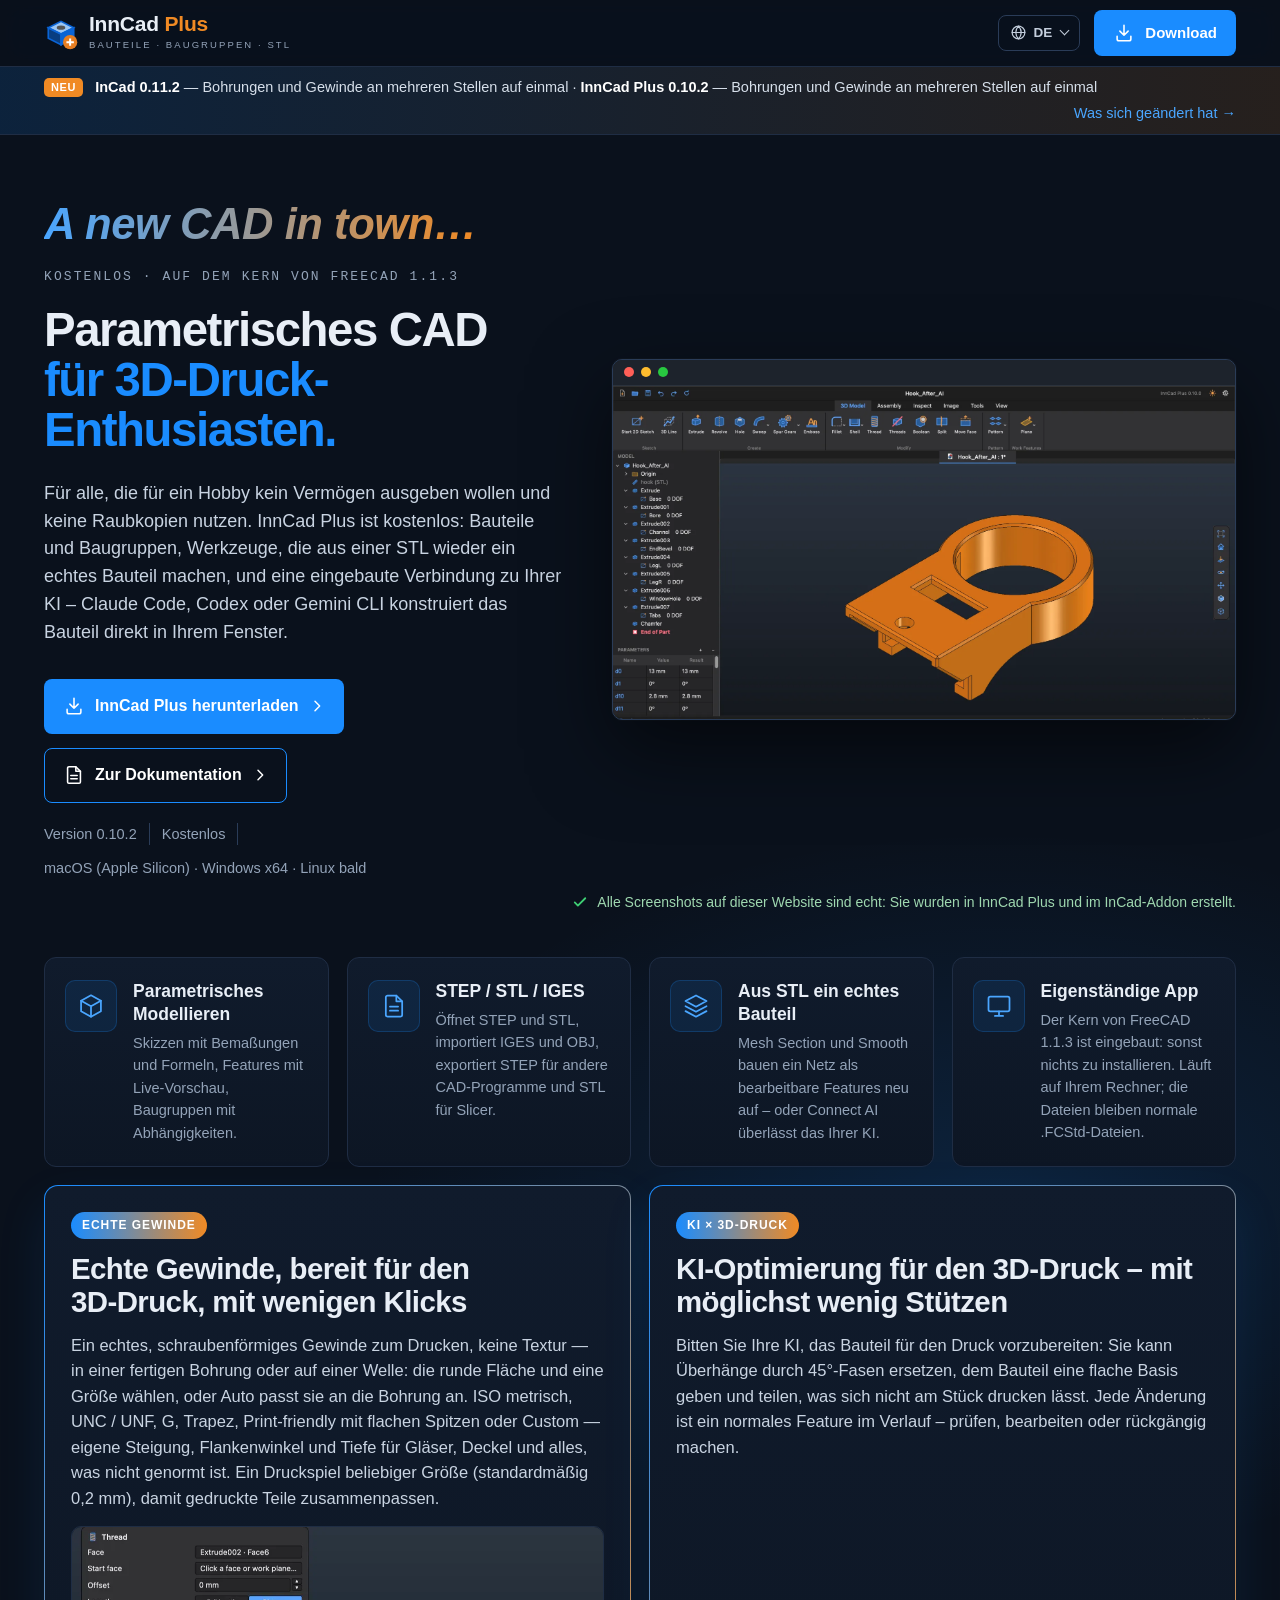
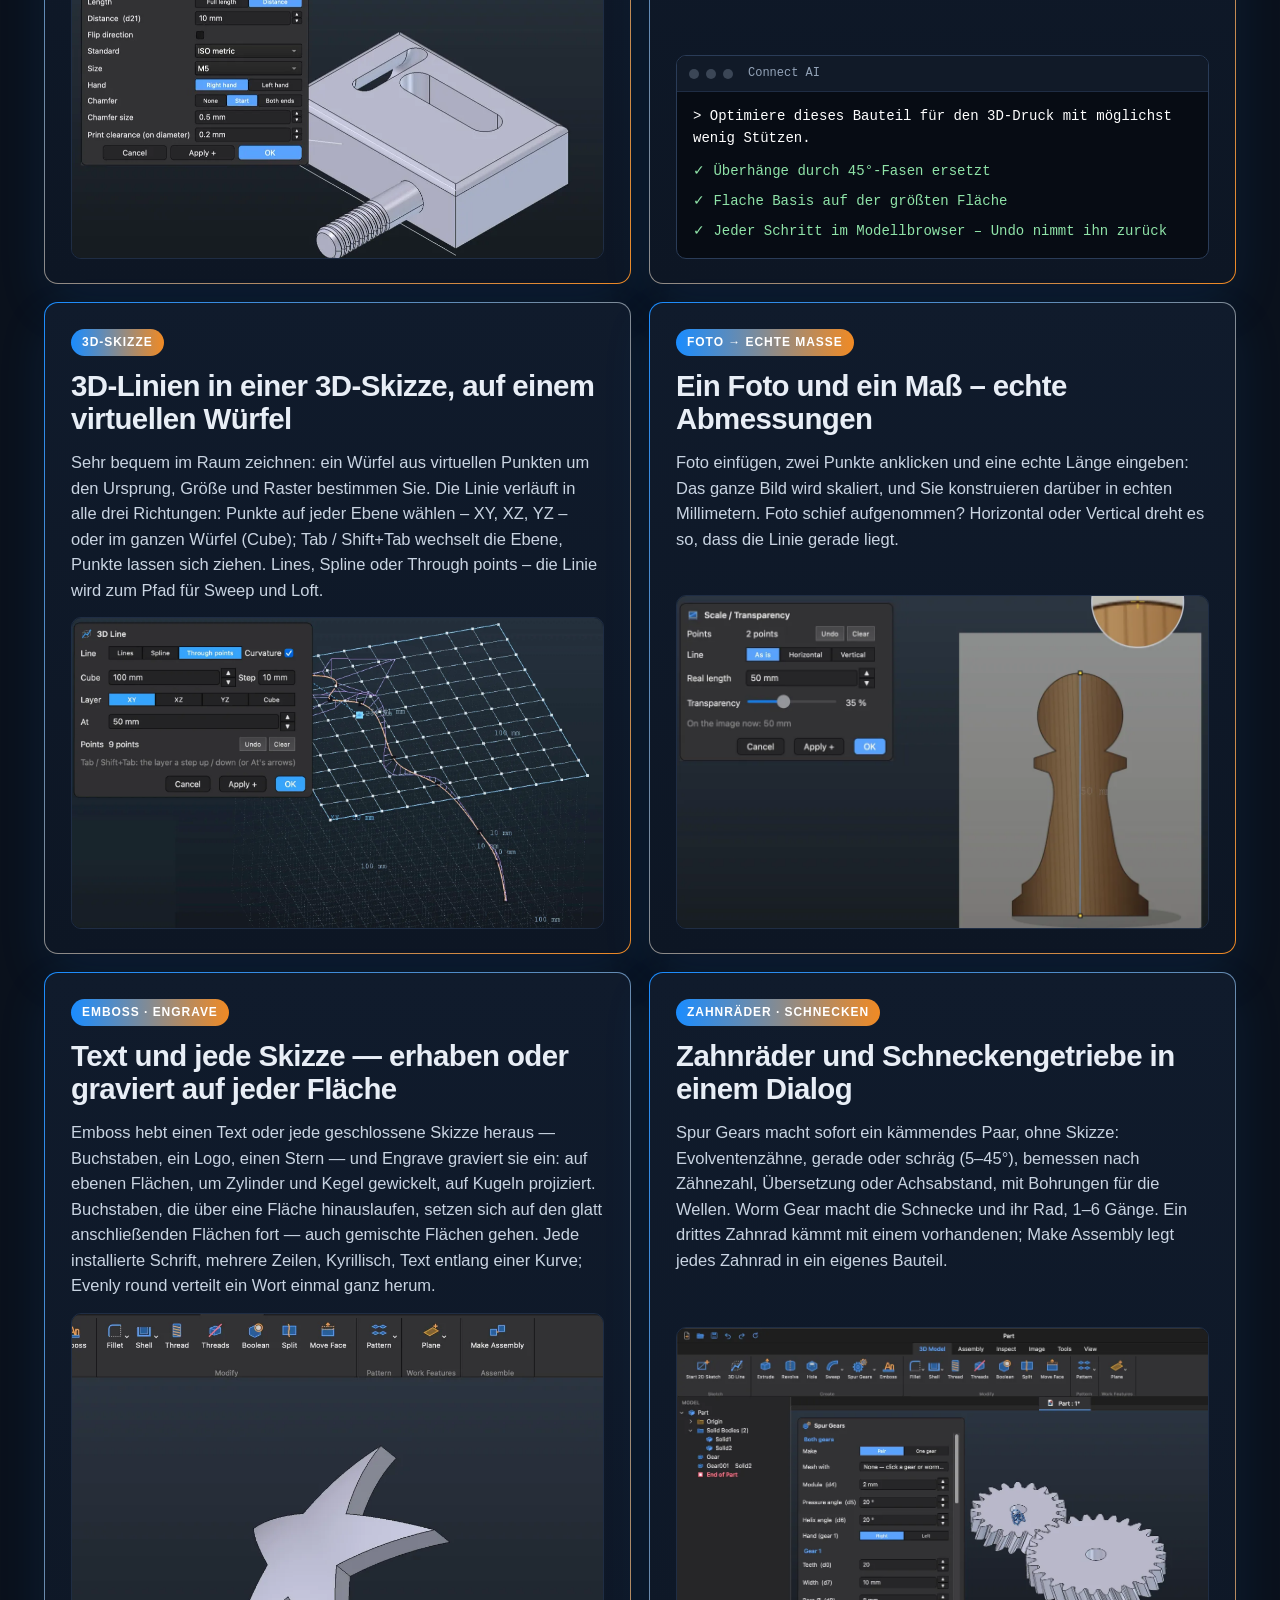
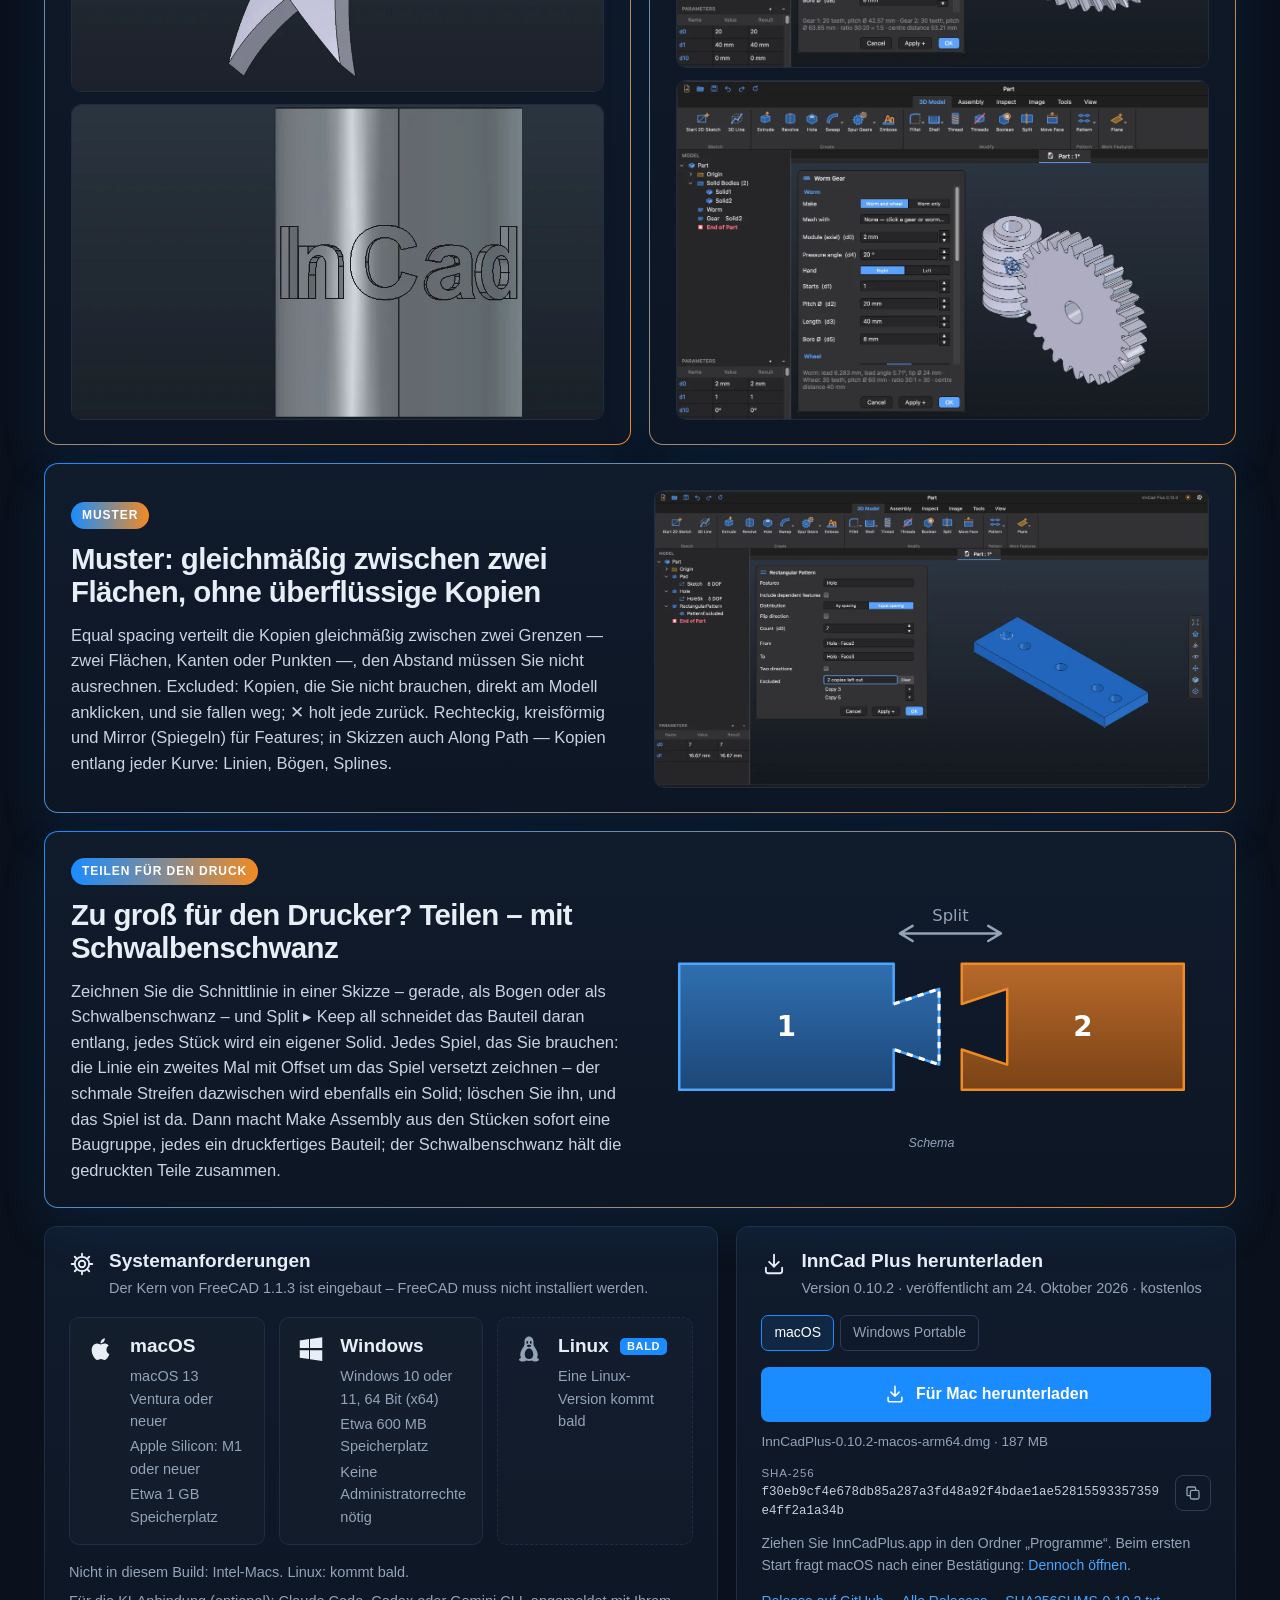
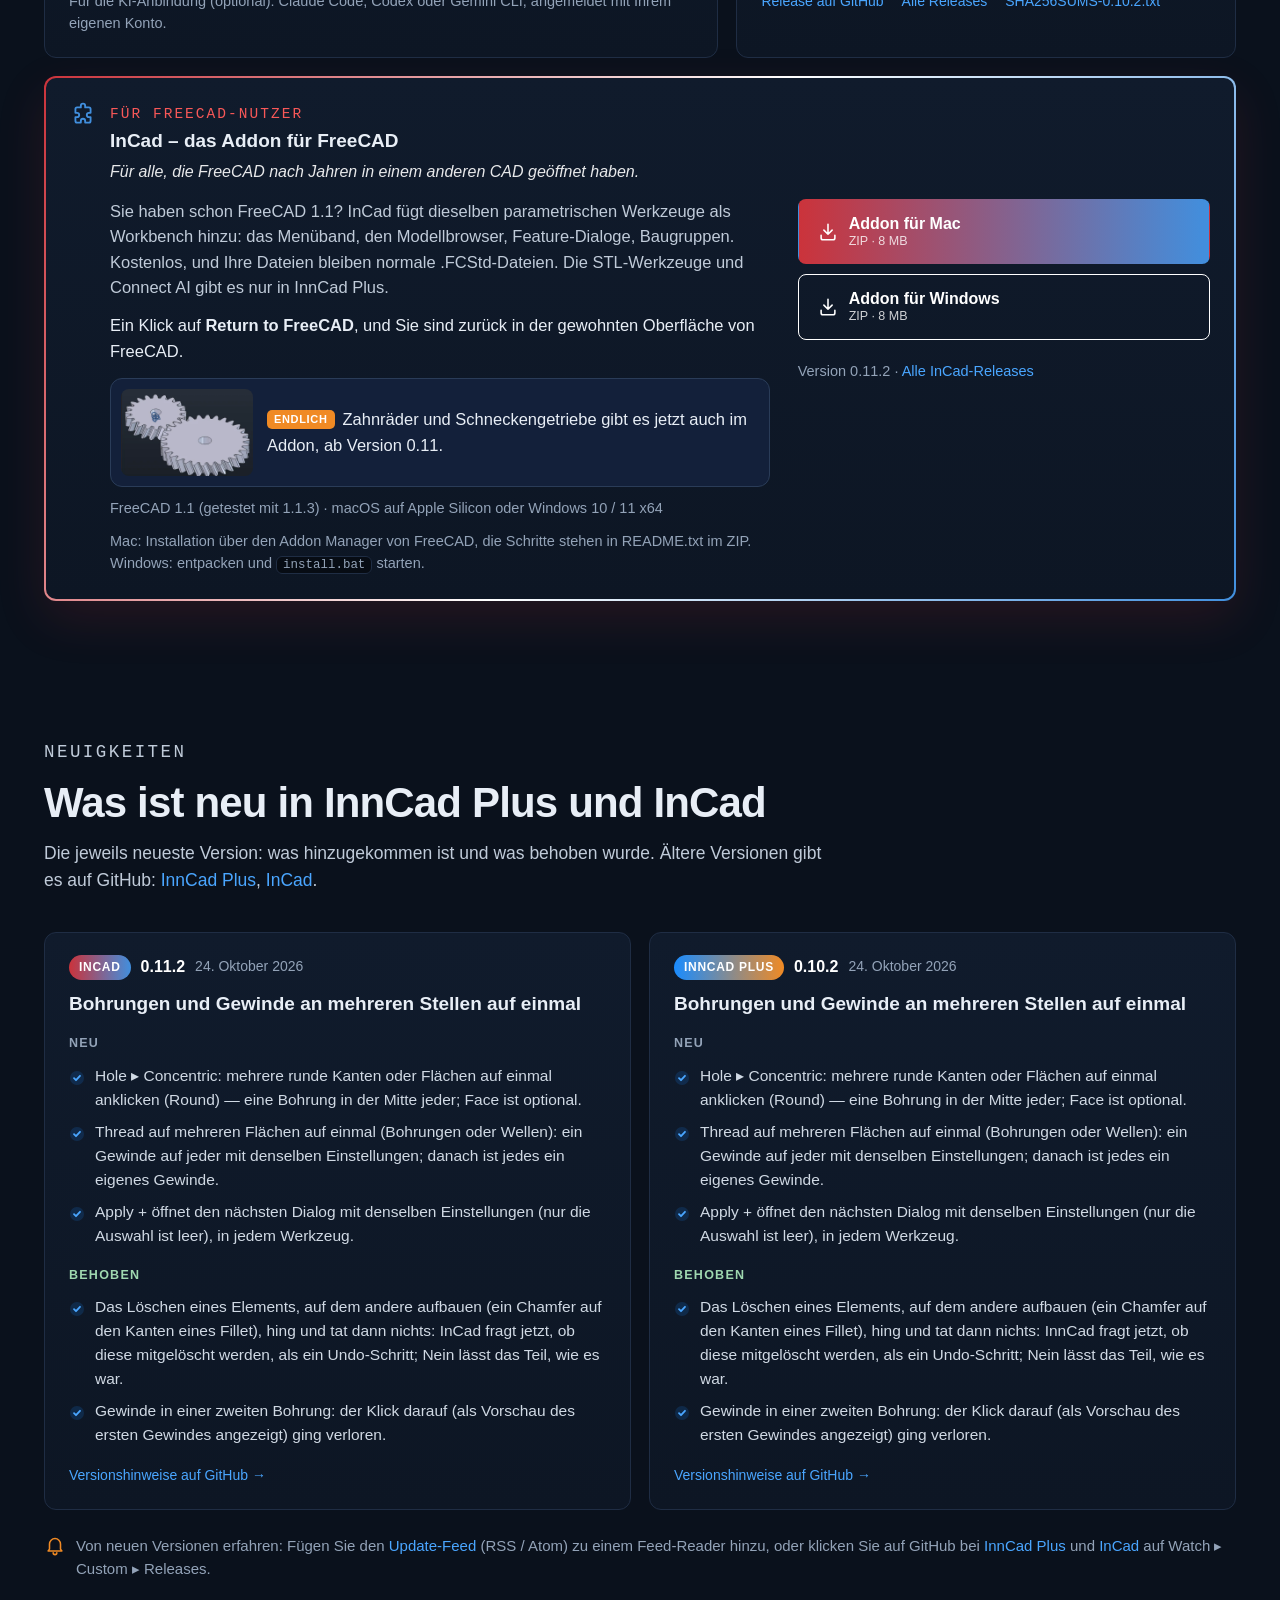
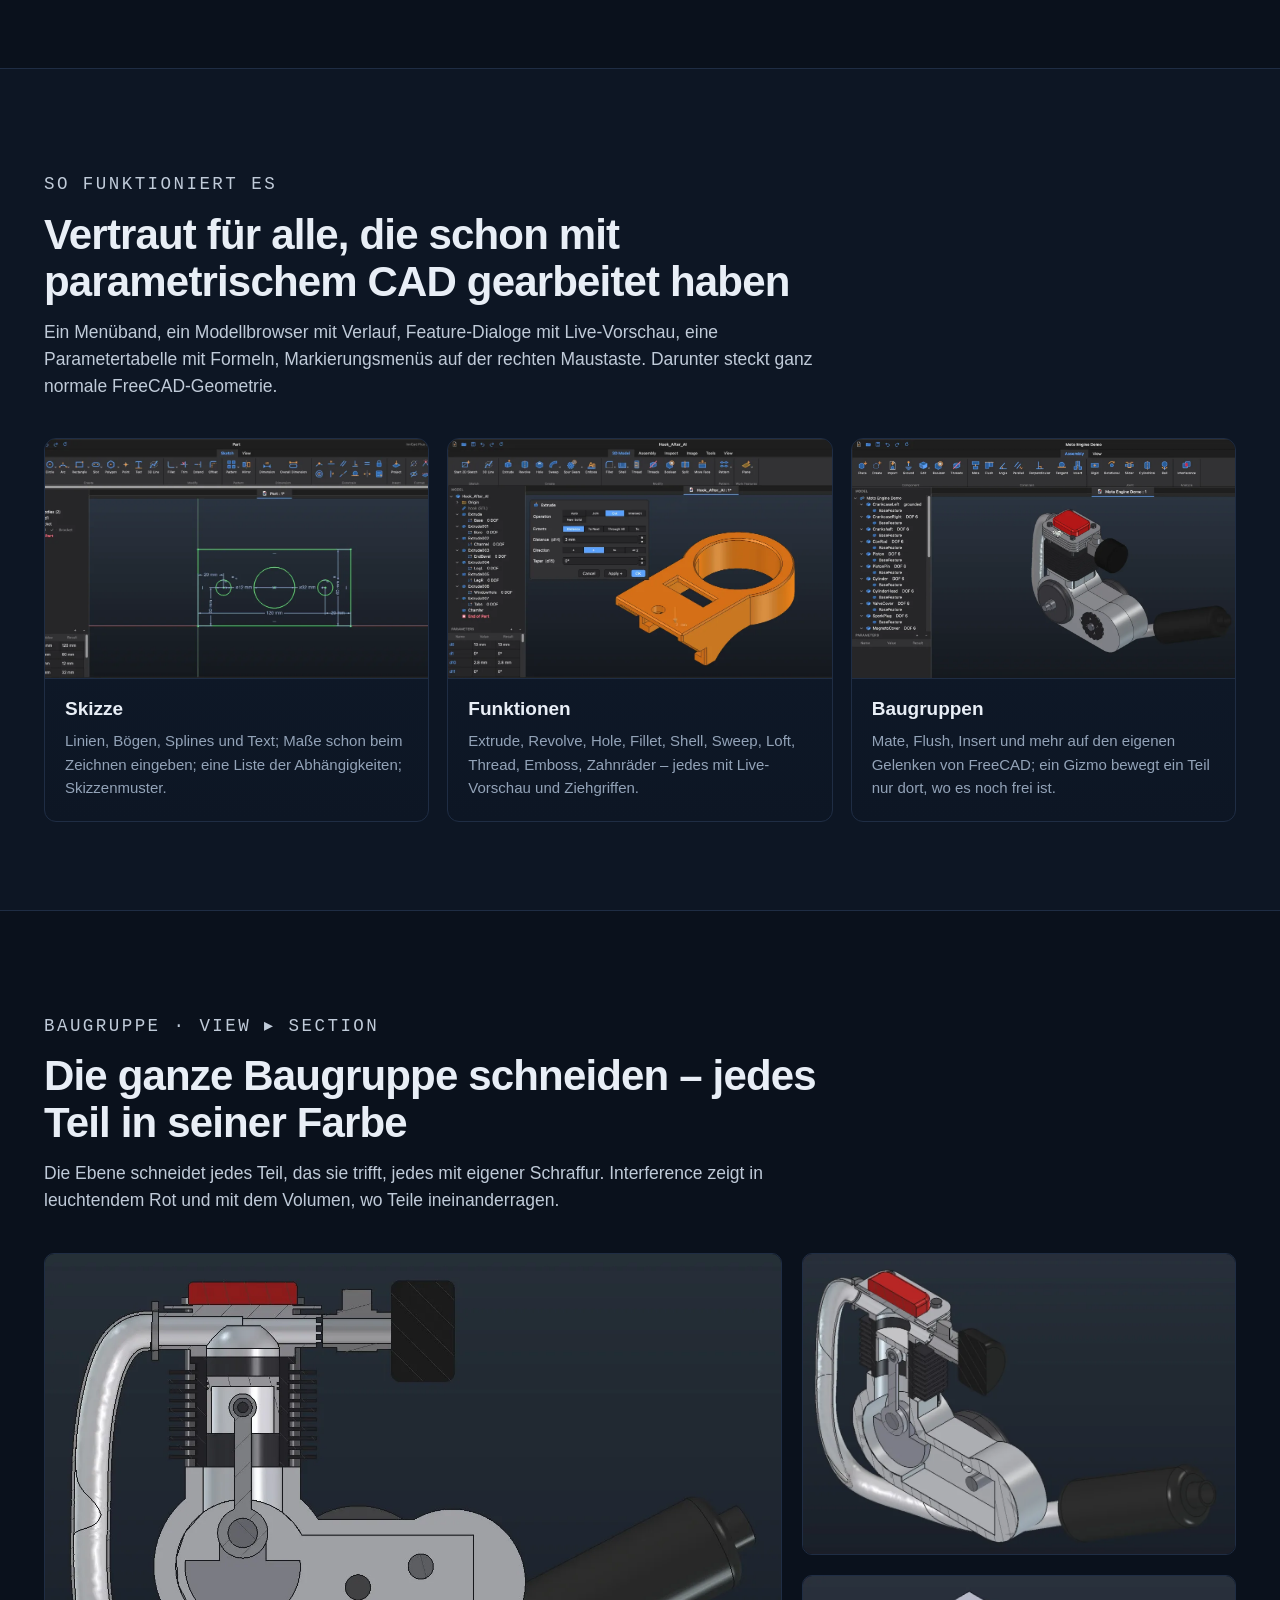
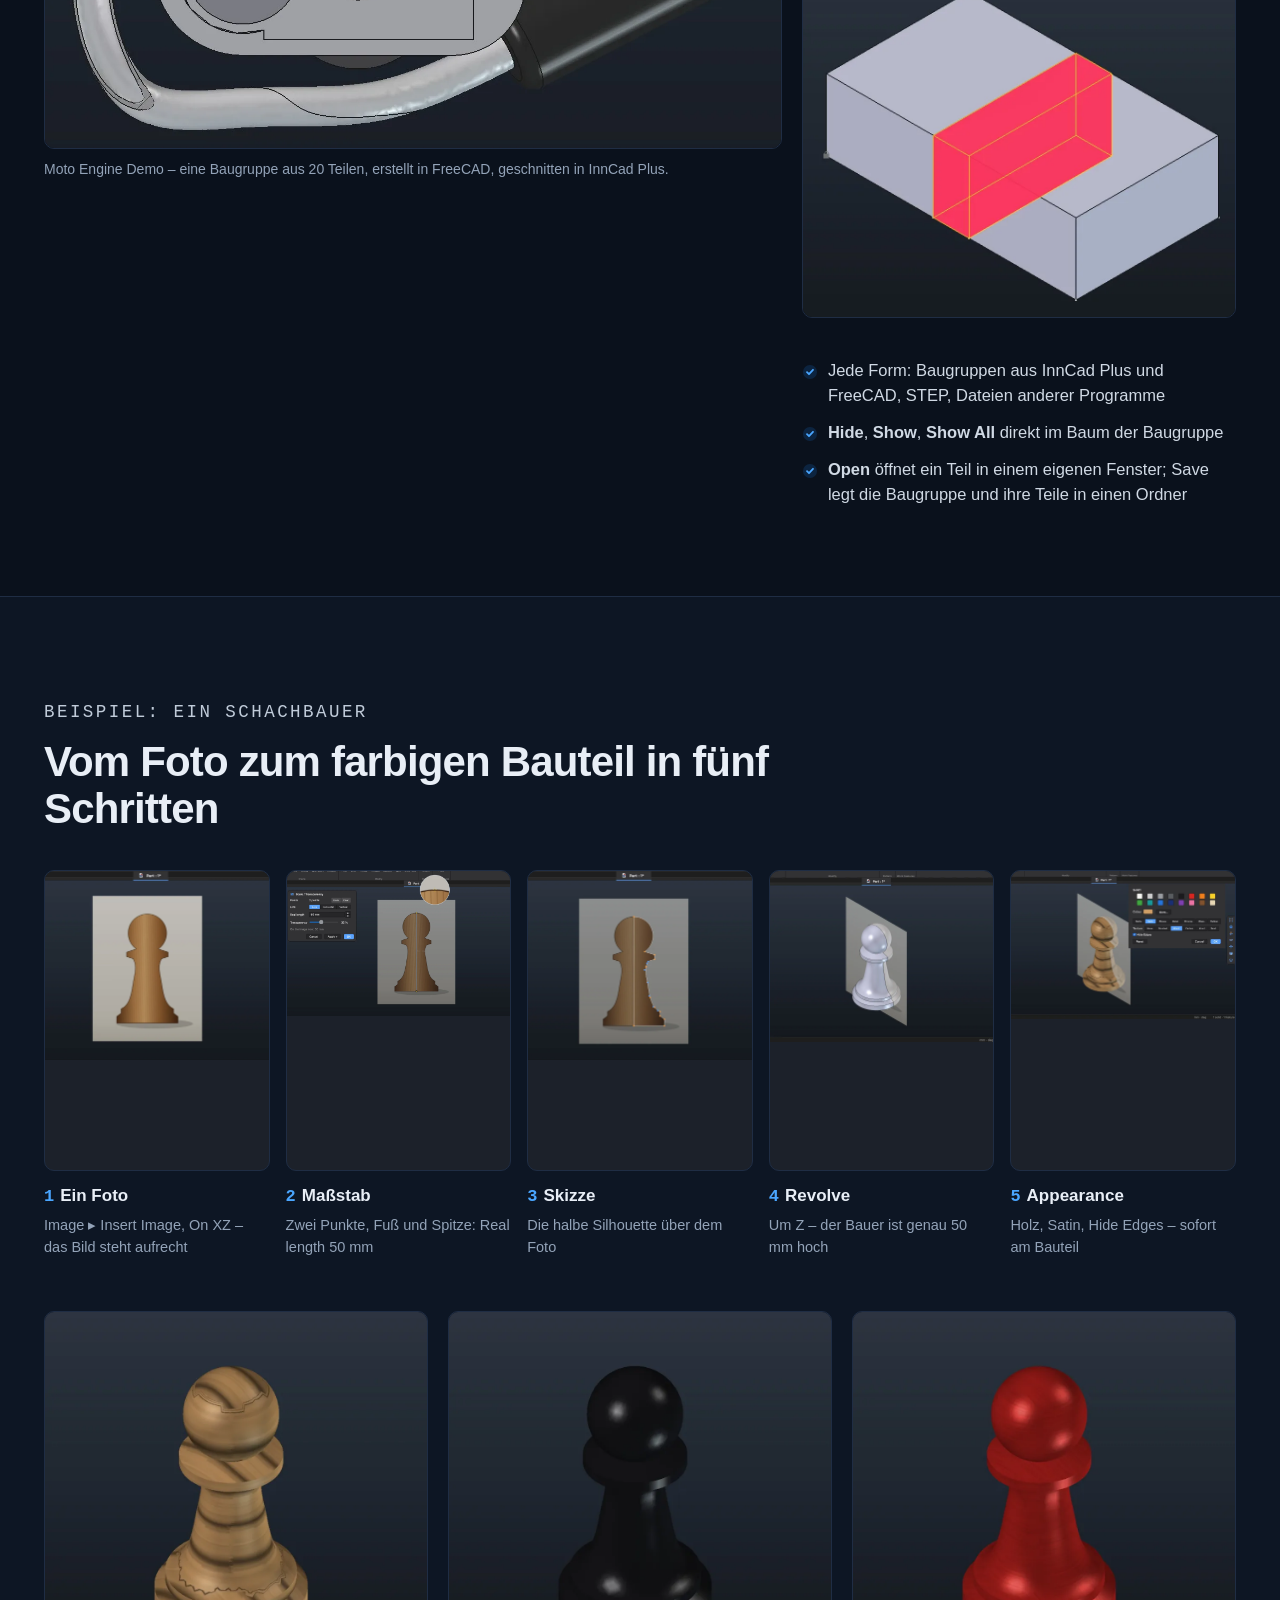
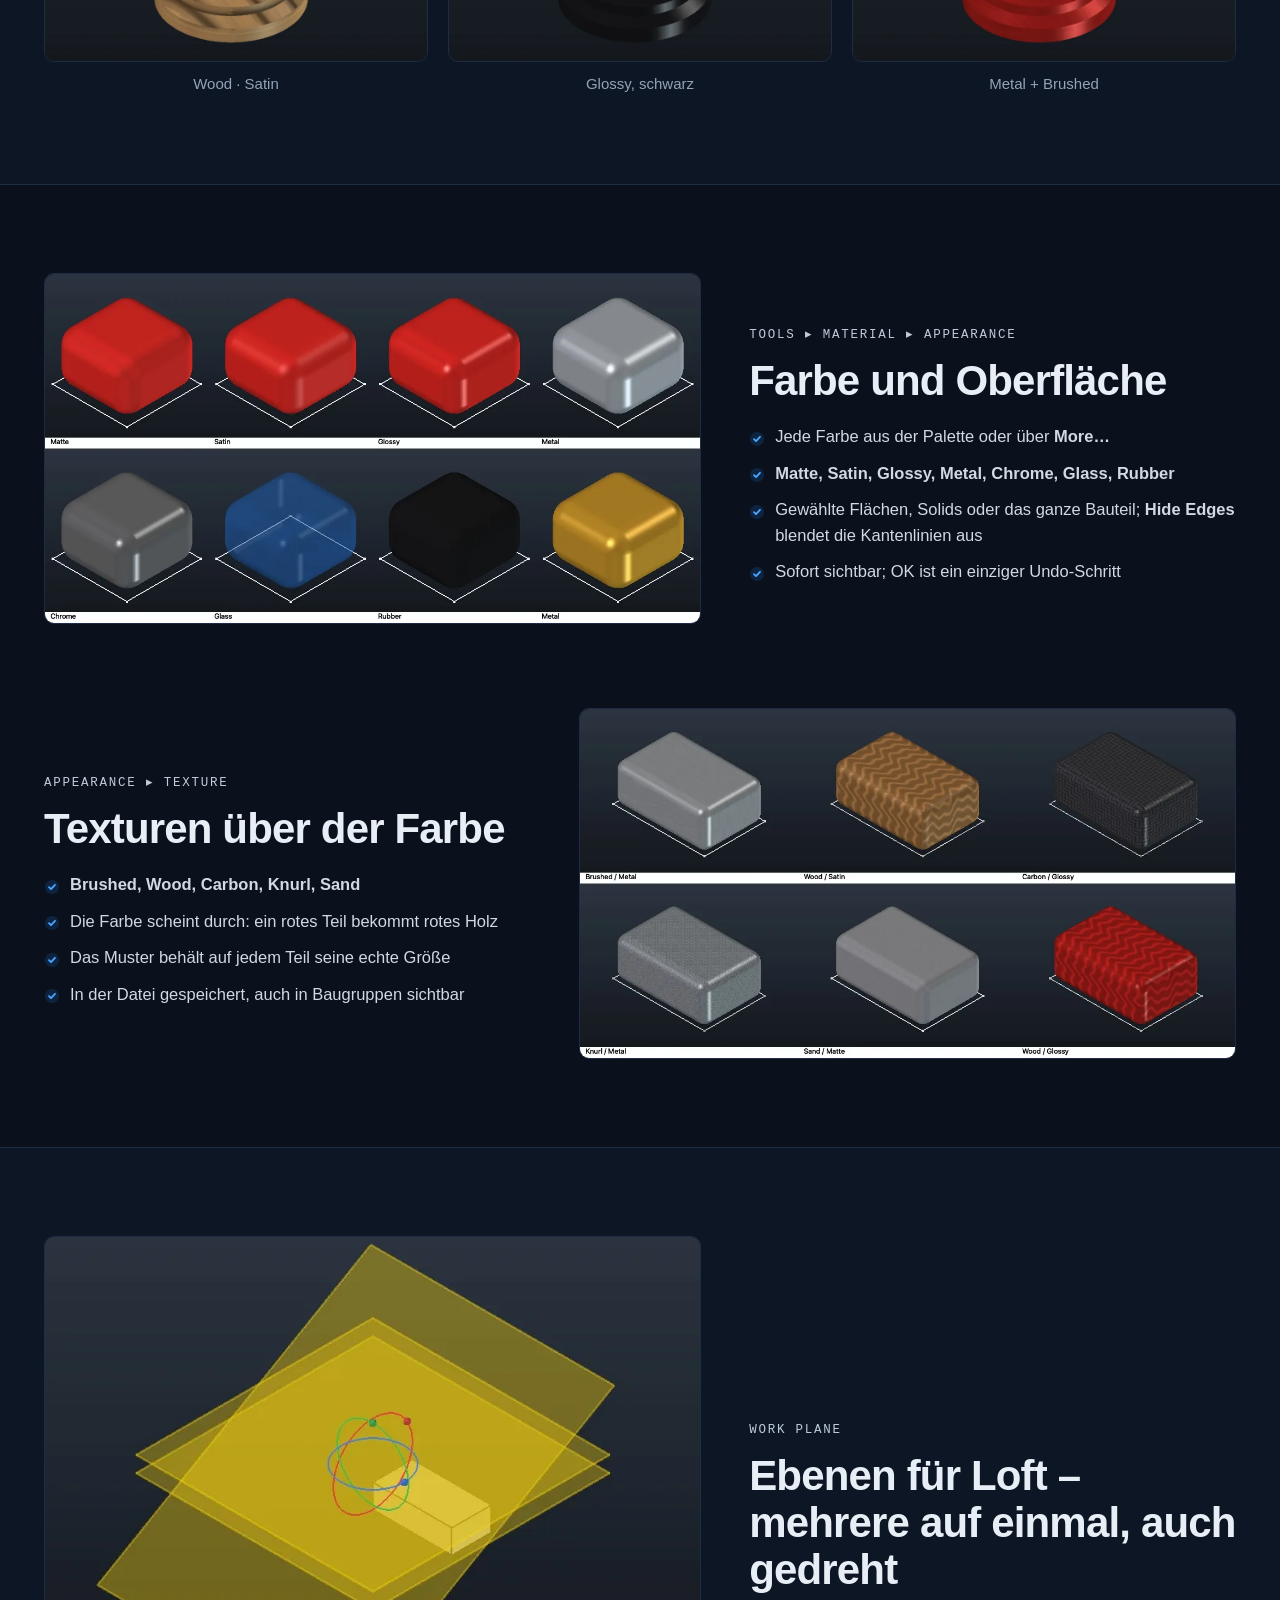
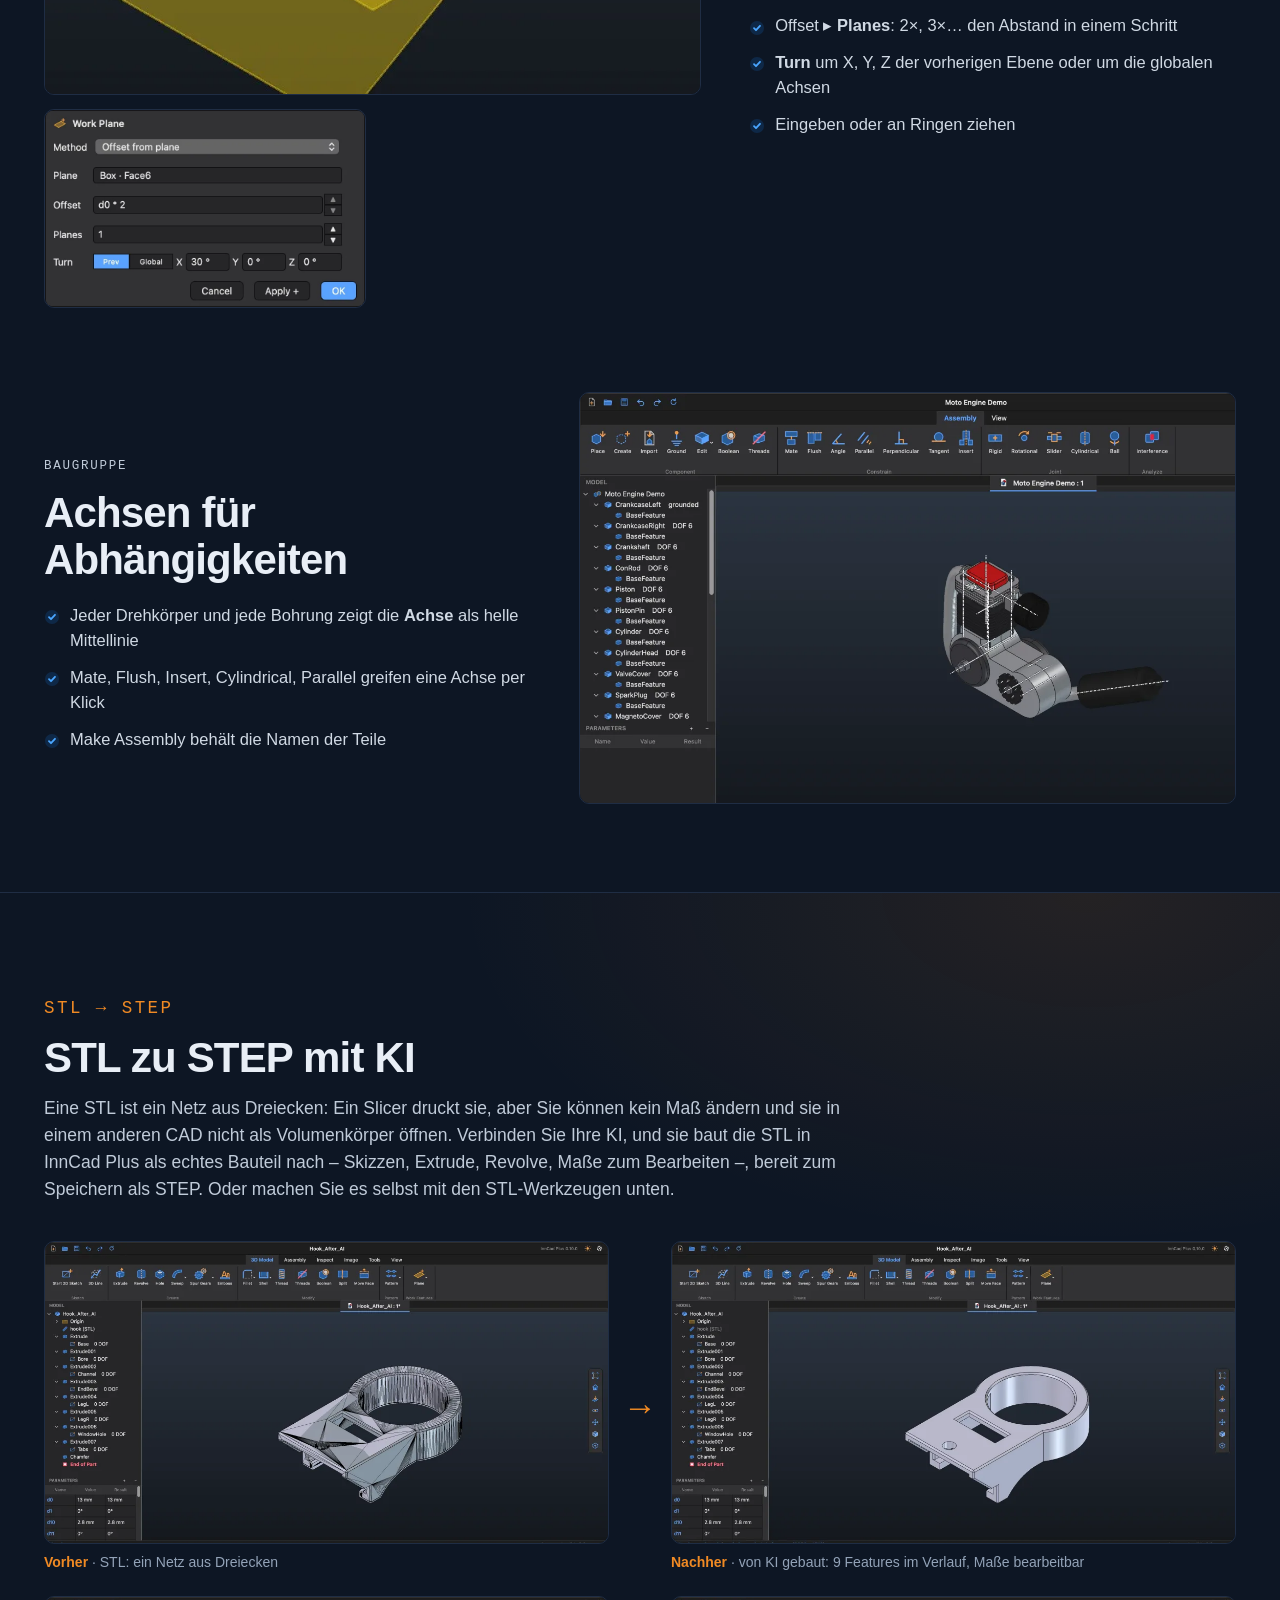
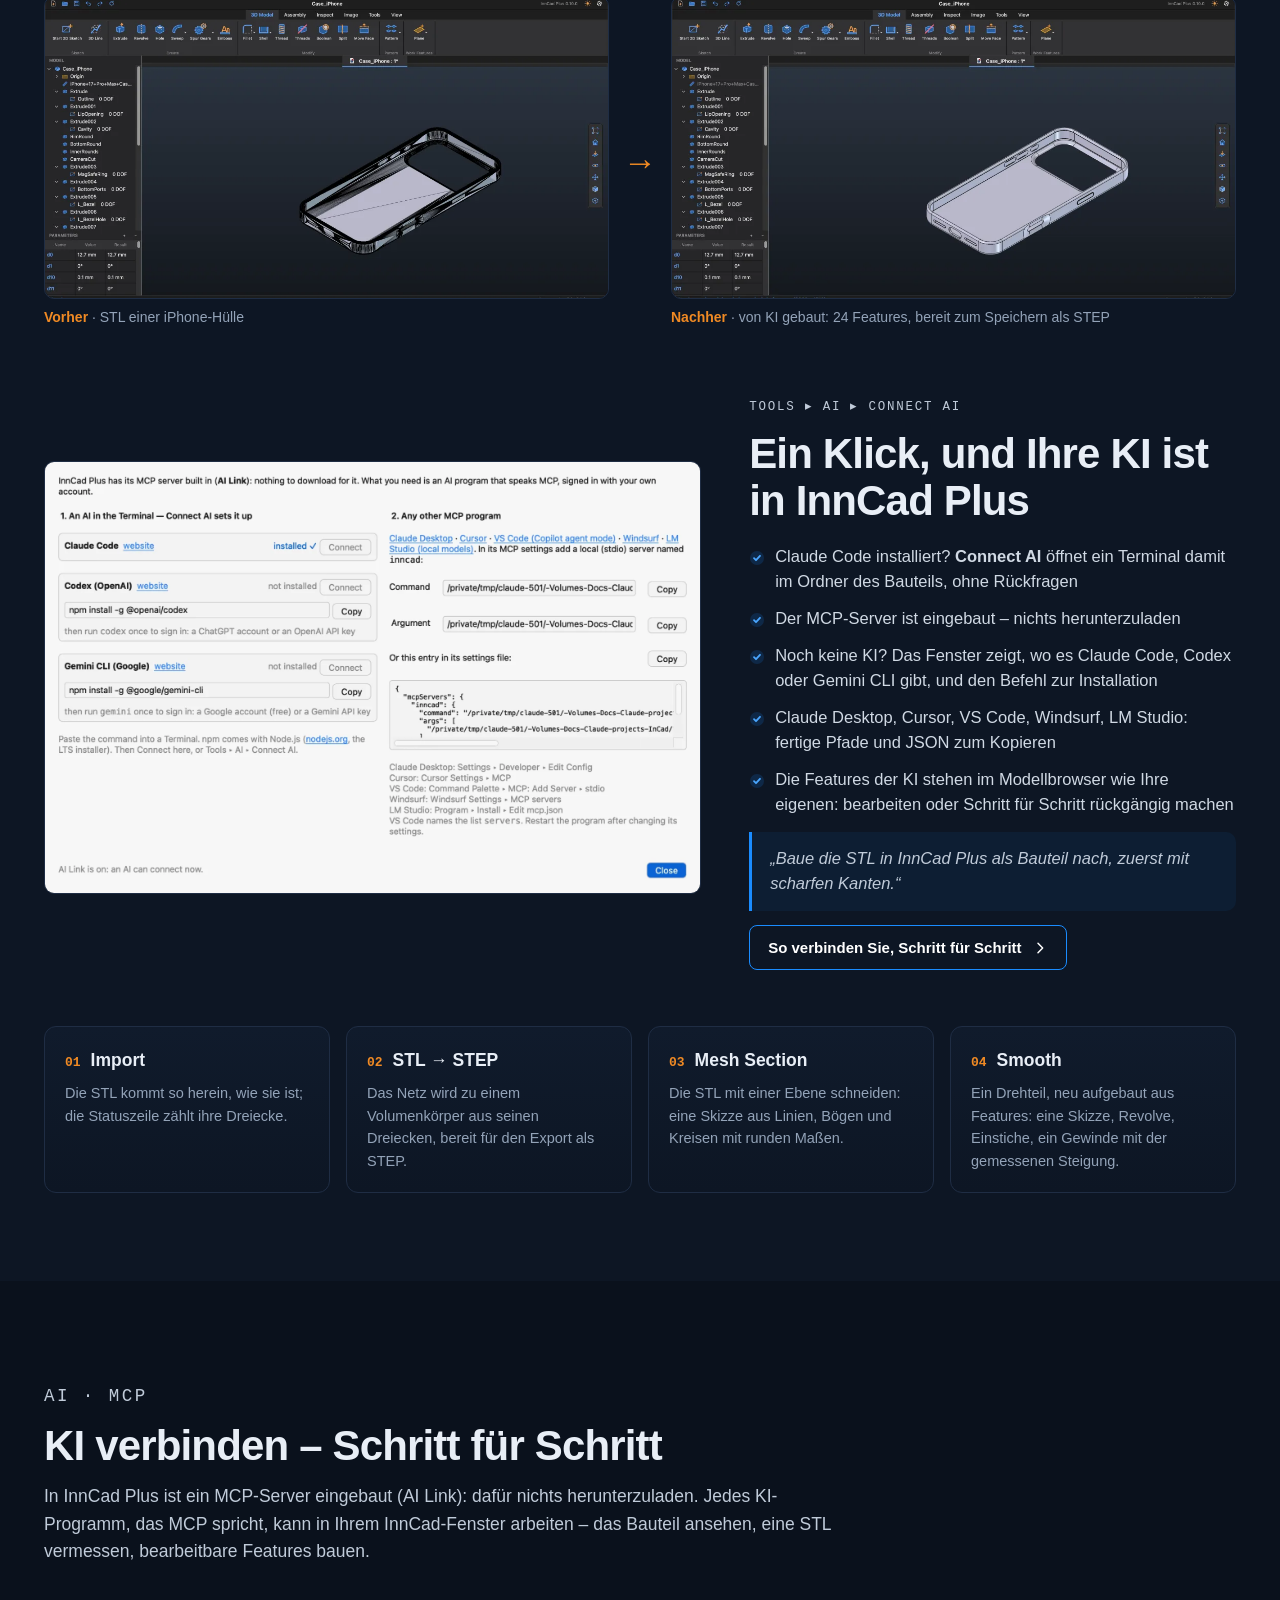
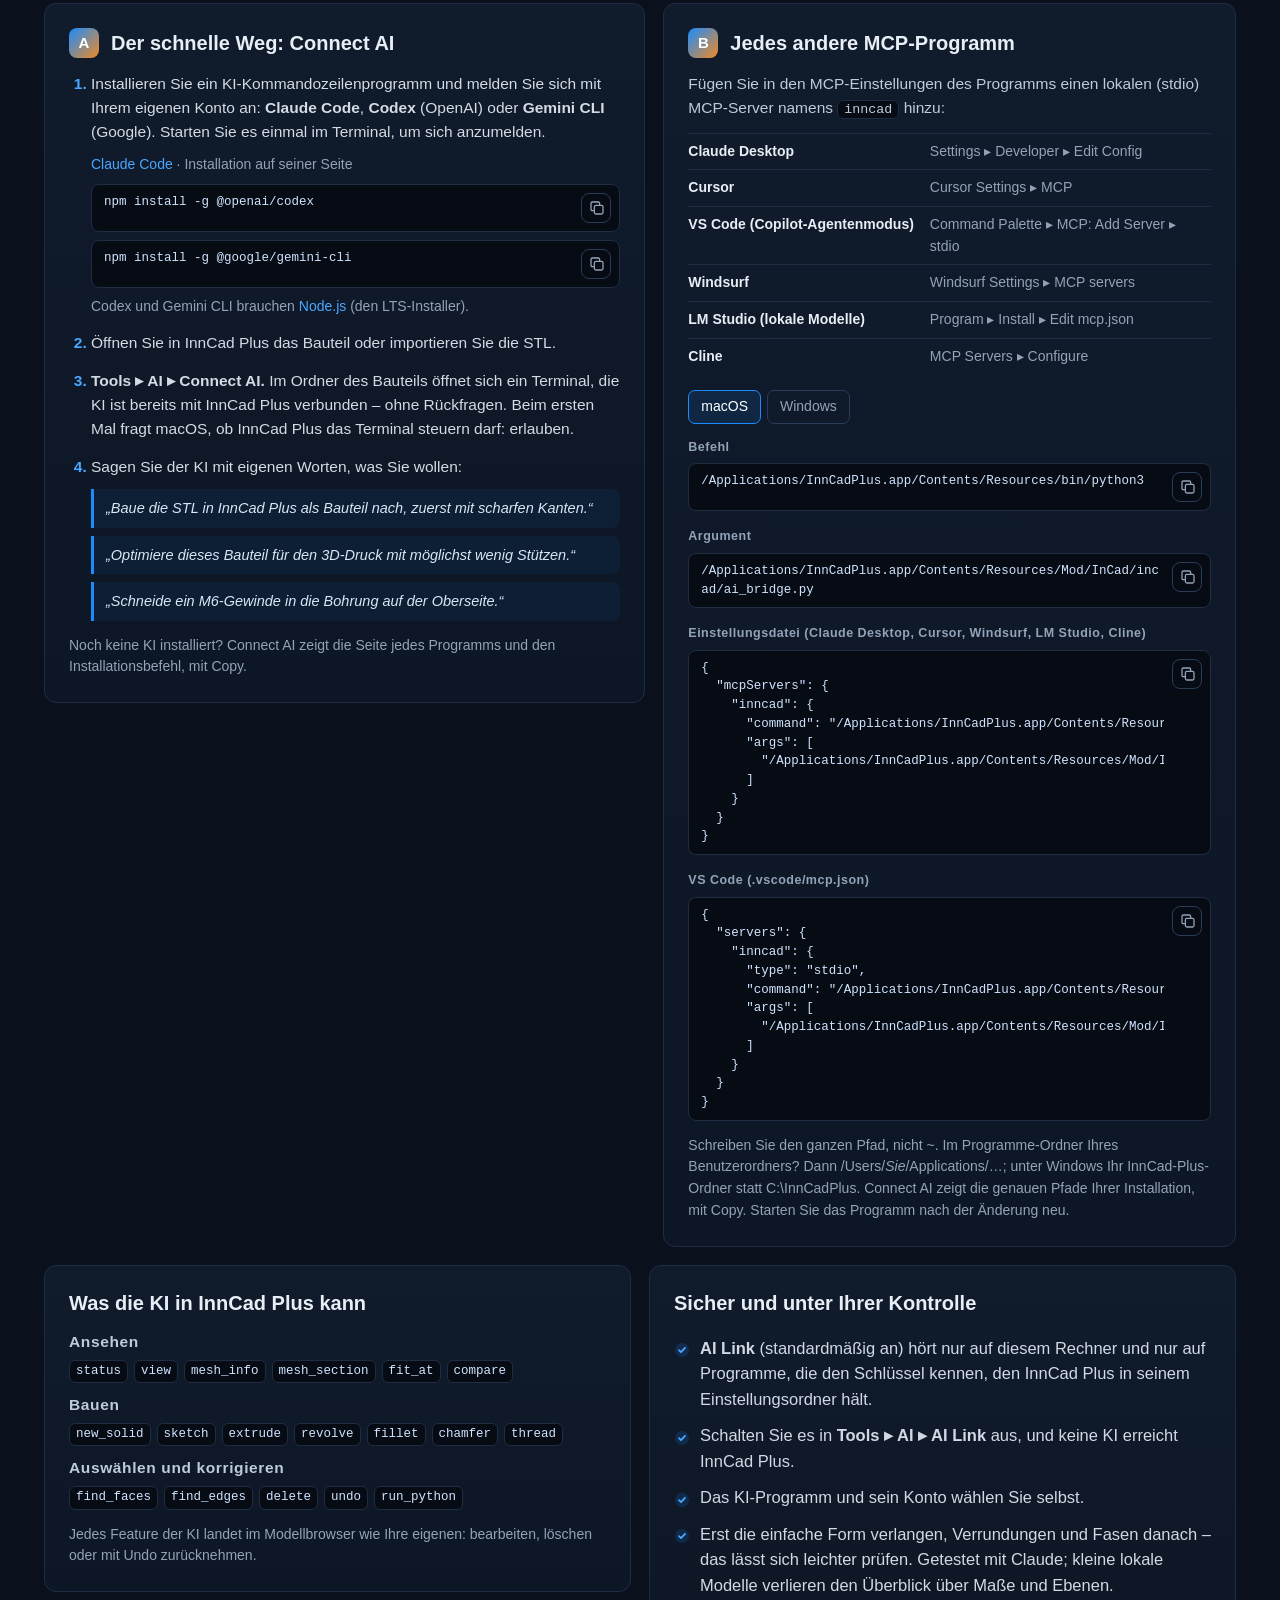
==== commit 35fc7bd8: "News: InCad 0.11.2 and InnCad Plus 0.10.2" ====
--- a/de/index.html
+++ b/de/index.html
@@ -42,7 +42,7 @@
     <a class="btn primary small" href="#download"><svg class="i" viewBox="0 0 24 24" aria-hidden="true"><path d="M12 3.5v11m0 0-4.5-4.5m4.5 4.5 4.5-4.5M4.5 15.5v3a2 2 0 0 0 2 2h11a2 2 0 0 0 2-2v-3"/></svg><span>Download</span></a>
   </div>
 </div></header>
-<div class="newsbar"><div class="wrap"><a href="#updates"><span class="tag-new">Neu</span><span class="what"><b>InCad 0.11.1</b> — Korrekturen an Work Axis und Punktwahl · <b>InnCad Plus 0.10.1</b> — Korrekturen an Work Axis und Punktwahl</span><span class="go">Was sich geändert hat →</span></a></div></div>
+<div class="newsbar"><div class="wrap"><a href="#updates"><span class="tag-new">Neu</span><span class="what"><b>InCad 0.11.2</b> — Bohrungen und Gewinde an mehreren Stellen auf einmal · <b>InnCad Plus 0.10.2</b> — Bohrungen und Gewinde an mehreren Stellen auf einmal</span><span class="go">Was sich geändert hat →</span></a></div></div>
 
 <main id="top">
 <div class="hero"><div class="wrap">
@@ -216,13 +216,13 @@
     <h2>Was ist neu in InnCad Plus und InCad</h2>
     <p>Die jeweils neueste Version: was hinzugekommen ist und was behoben wurde. Ältere Versionen gibt es auf GitHub: <a href="https://github.com/Igr11/InnCadPlus-releases/releases">InnCad Plus</a>, <a href="https://github.com/Igr11/InCad/releases">InCad</a>.</p>
   </div>
-  <div class="upd-grid"><article class="box upd" id="update-incad-0.11.1">
-      <p class="upd-head"><span class="prod incad">InCad</span><b>0.11.1</b><time datetime="2026-10-24">24. Oktober 2026</time></p>
-      <h3>Korrekturen an Work Axis und Punktwahl</h3><h4 class="fixed">Behoben</h4><ul class="ticks"><li>Work Axis ▸ Axis of a cylinder auf einem Zylinderteil oder Kegel ist die eigene Achse der Fläche (sie lag quer zum Teil).</li><li>Jedes Point-Feld der Arbeitselemente zeigt die markierten Punkte des Teils; die Ansicht dreht sich beim Punktewählen.</li><li>Hide / Show (auch Show All Origin) baut nicht mehr das ganze Teil neu auf: keine Verzögerung bei Teilen mit Prägetext.</li></ul>
-      <a class="more" href="https://github.com/Igr11/InCad/releases/tag/v0.11.1">Versionshinweise auf GitHub →</a></article><article class="box upd" id="update-plus-0.10.1">
-      <p class="upd-head"><span class="prod plus">InnCad Plus</span><b>0.10.1</b><time datetime="2026-10-24">24. Oktober 2026</time></p>
-      <h3>Korrekturen an Work Axis und Punktwahl</h3><h4 class="fixed">Behoben</h4><ul class="ticks"><li>Work Axis ▸ Axis of a cylinder auf einem Zylinderteil oder Kegel ist die eigene Achse der Fläche (sie lag quer zum Teil).</li><li>Jedes Point-Feld der Arbeitselemente zeigt die markierten Punkte des Teils; die Ansicht dreht sich beim Punktewählen.</li><li>Hide / Show (auch Show All Origin) baut nicht mehr das ganze Teil neu auf: keine Verzögerung bei Teilen mit Prägetext.</li></ul>
-      <a class="more" href="https://github.com/Igr11/InnCadPlus-releases/releases/tag/v0.10.1">Versionshinweise auf GitHub →</a></article></div>
+  <div class="upd-grid"><article class="box upd" id="update-incad-0.11.2">
+      <p class="upd-head"><span class="prod incad">InCad</span><b>0.11.2</b><time datetime="2026-10-24">24. Oktober 2026</time></p>
+      <h3>Bohrungen und Gewinde an mehreren Stellen auf einmal</h3><h4 class="added">Neu</h4><ul class="ticks"><li>Hole ▸ Concentric: mehrere runde Kanten oder Flächen auf einmal anklicken (Round) — eine Bohrung in der Mitte jeder; Face ist optional.</li><li>Thread auf mehreren Flächen auf einmal (Bohrungen oder Wellen): ein Gewinde auf jeder mit denselben Einstellungen; danach ist jedes ein eigenes Gewinde.</li><li>Apply + öffnet den nächsten Dialog mit denselben Einstellungen (nur die Auswahl ist leer), in jedem Werkzeug.</li></ul><h4 class="fixed">Behoben</h4><ul class="ticks"><li>Das Löschen eines Elements, auf dem andere aufbauen (ein Chamfer auf den Kanten eines Fillet), hing und tat dann nichts: InCad fragt jetzt, ob diese mitgelöscht werden, als ein Undo-Schritt; Nein lässt das Teil, wie es war.</li><li>Gewinde in einer zweiten Bohrung: der Klick darauf (als Vorschau des ersten Gewindes angezeigt) ging verloren.</li></ul>
+      <a class="more" href="https://github.com/Igr11/InCad/releases/tag/v0.11.2">Versionshinweise auf GitHub →</a></article><article class="box upd" id="update-plus-0.10.2">
+      <p class="upd-head"><span class="prod plus">InnCad Plus</span><b>0.10.2</b><time datetime="2026-10-24">24. Oktober 2026</time></p>
+      <h3>Bohrungen und Gewinde an mehreren Stellen auf einmal</h3><h4 class="added">Neu</h4><ul class="ticks"><li>Hole ▸ Concentric: mehrere runde Kanten oder Flächen auf einmal anklicken (Round) — eine Bohrung in der Mitte jeder; Face ist optional.</li><li>Thread auf mehreren Flächen auf einmal (Bohrungen oder Wellen): ein Gewinde auf jeder mit denselben Einstellungen; danach ist jedes ein eigenes Gewinde.</li><li>Apply + öffnet den nächsten Dialog mit denselben Einstellungen (nur die Auswahl ist leer), in jedem Werkzeug.</li></ul><h4 class="fixed">Behoben</h4><ul class="ticks"><li>Das Löschen eines Elements, auf dem andere aufbauen (ein Chamfer auf den Kanten eines Fillet), hing und tat dann nichts: InnCad fragt jetzt, ob diese mitgelöscht werden, als ein Undo-Schritt; Nein lässt das Teil, wie es war.</li><li>Gewinde in einer zweiten Bohrung: der Klick darauf (als Vorschau des ersten Gewindes angezeigt) ging verloren.</li></ul>
+      <a class="more" href="https://github.com/Igr11/InnCadPlus-releases/releases/tag/v0.10.2">Versionshinweise auf GitHub →</a></article></div>
   <p class="follow"><svg class="i" viewBox="0 0 24 24" aria-hidden="true"><path d="M6 16.5V11a6 6 0 0 1 12 0v5.5l1.5 2h-15z"/><path d="M10 20.5a2 2 0 0 0 4 0"/></svg><span>Von neuen Versionen erfahren: Fügen Sie den <a href="updates.xml">Update-Feed</a> (RSS / Atom) zu einem Feed-Reader hinzu, oder klicken Sie auf GitHub bei <a href="https://github.com/Igr11/InnCadPlus-releases">InnCad Plus</a> und <a href="https://github.com/Igr11/InCad">InCad</a> auf Watch ▸ Custom ▸ Releases.</span></p>
 </div></section>
 
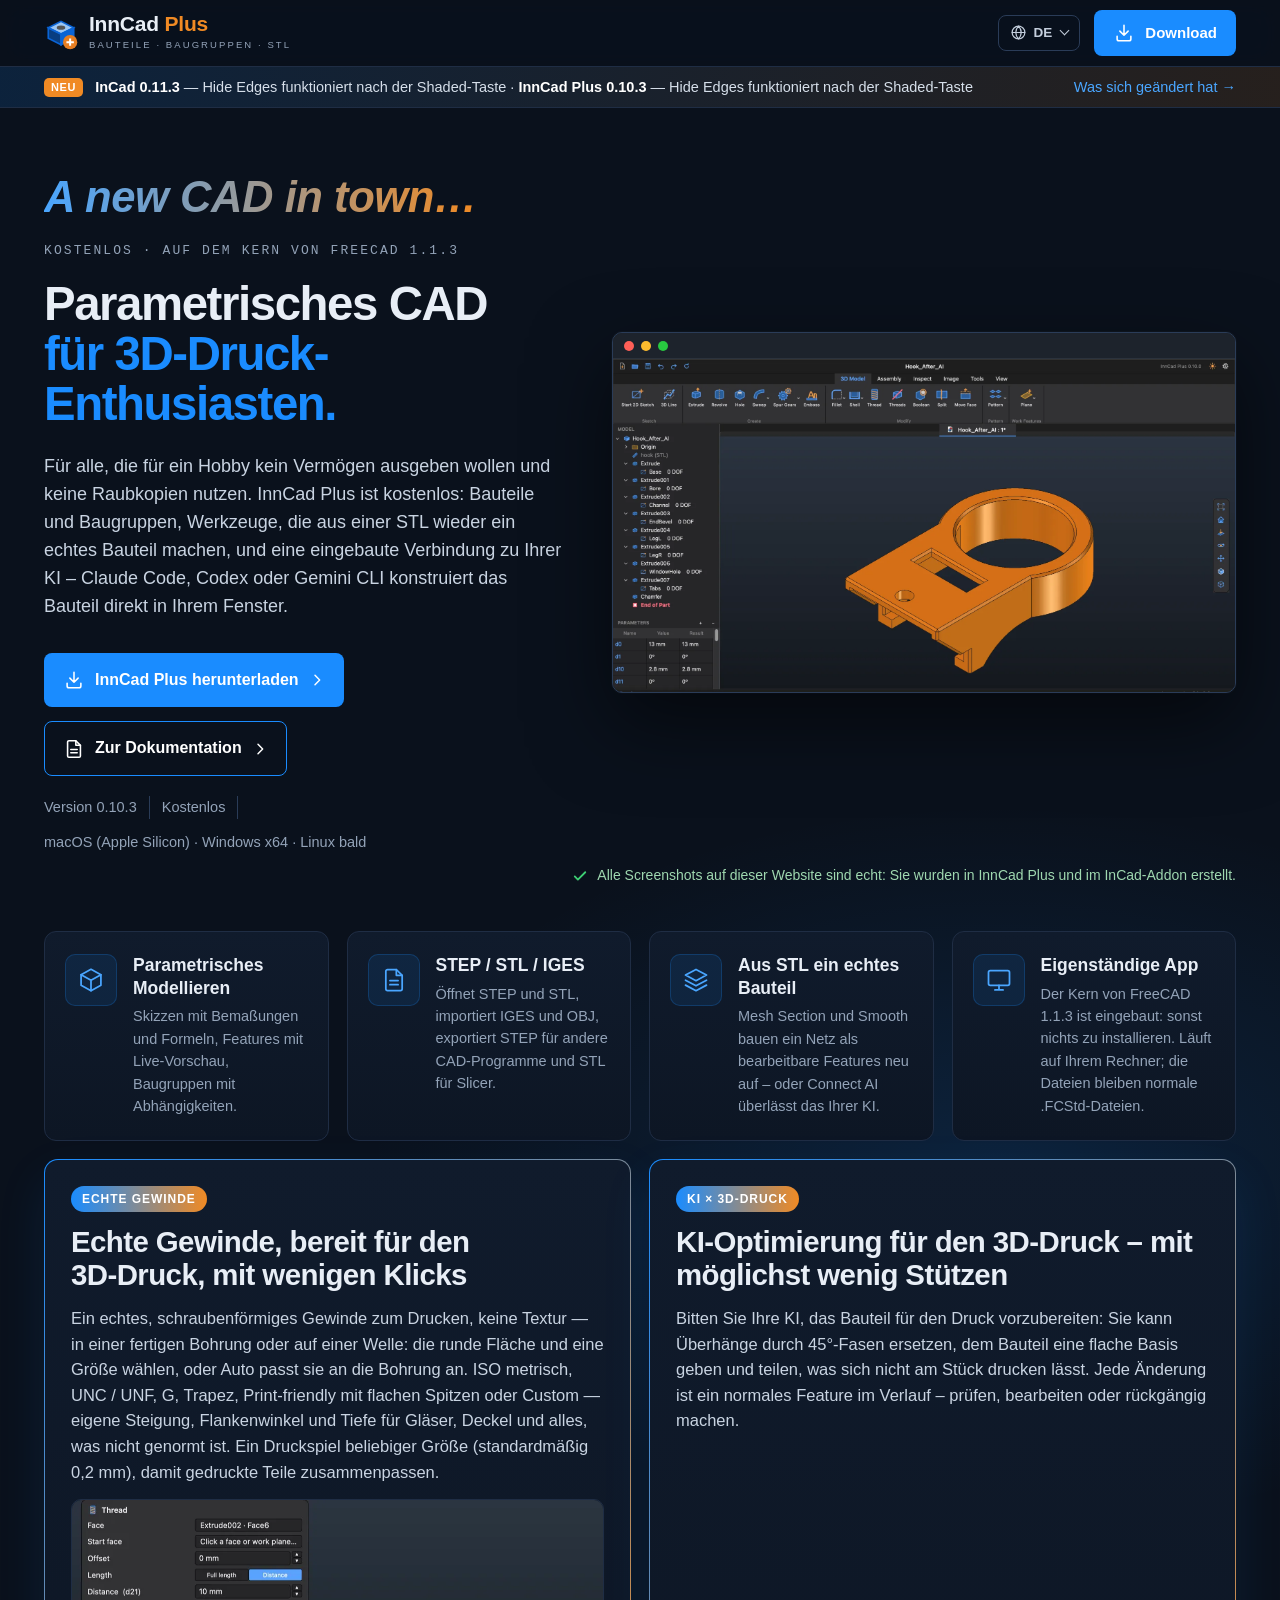
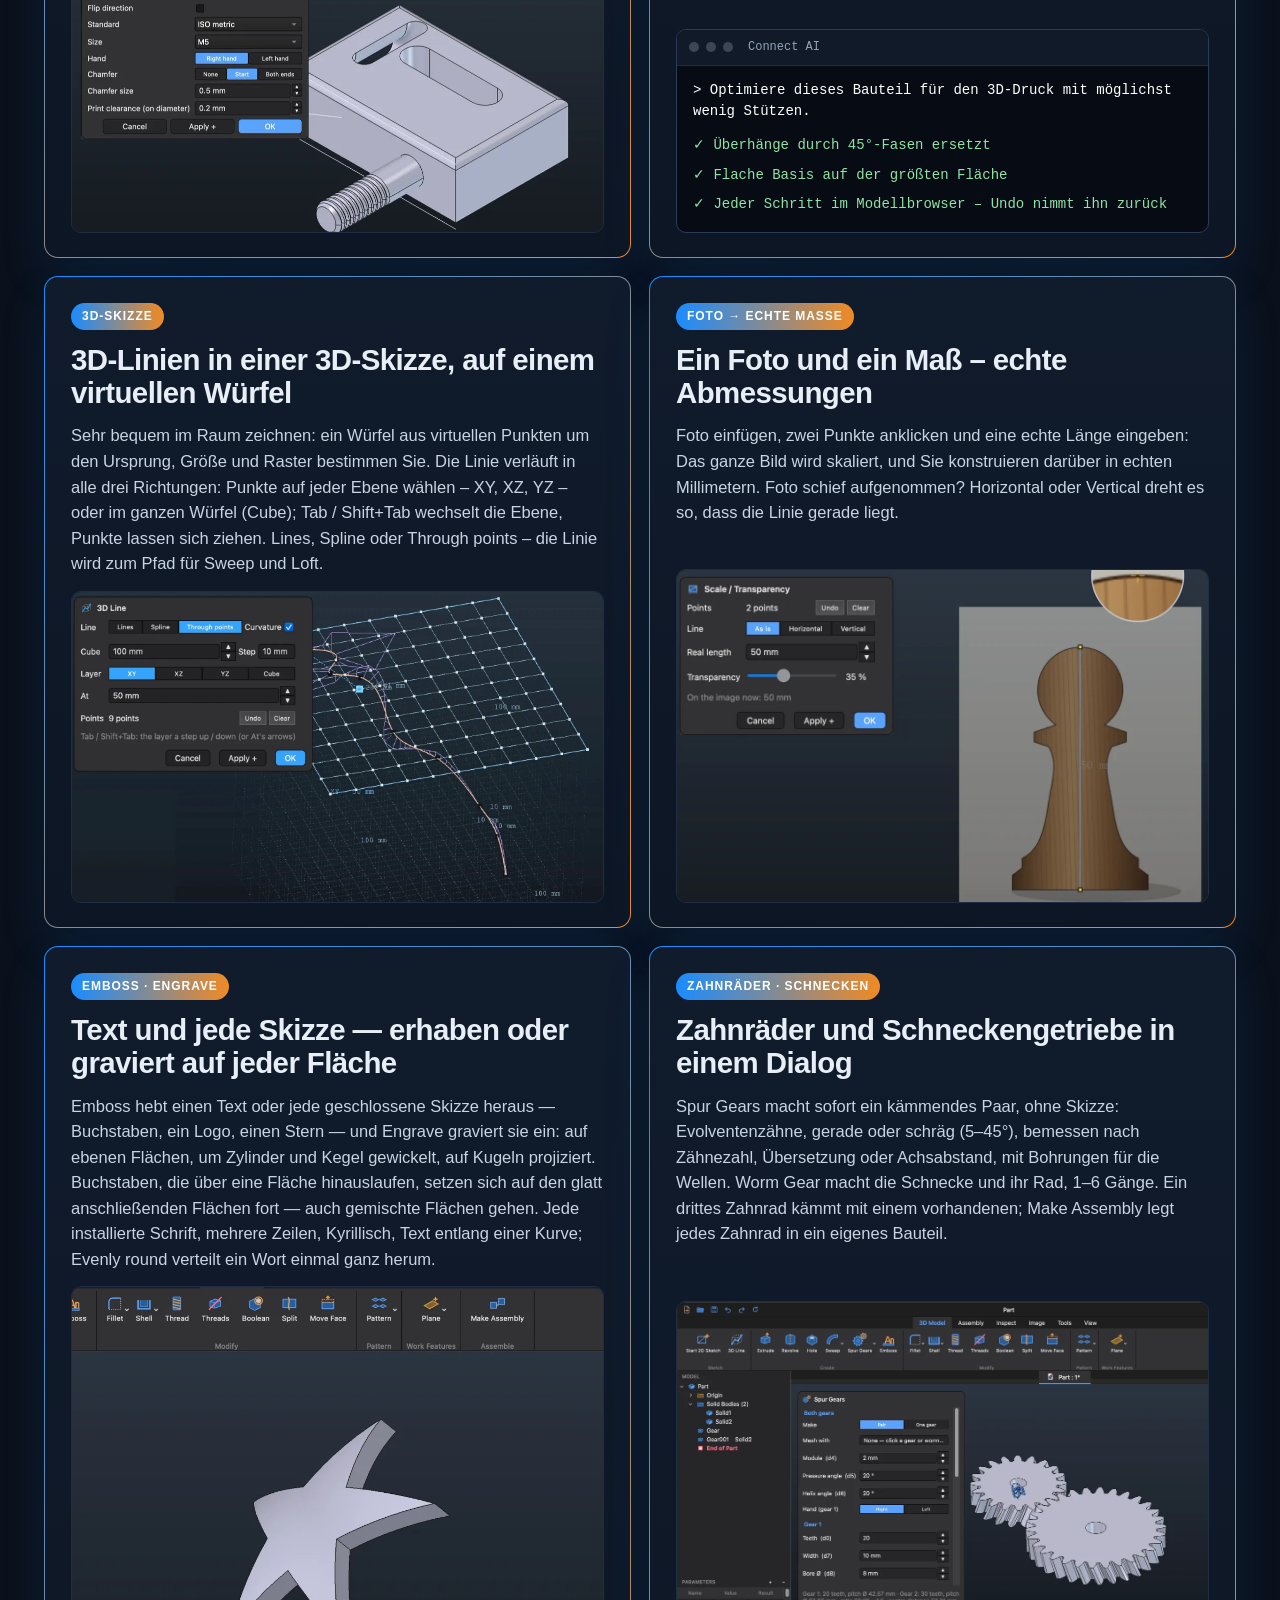
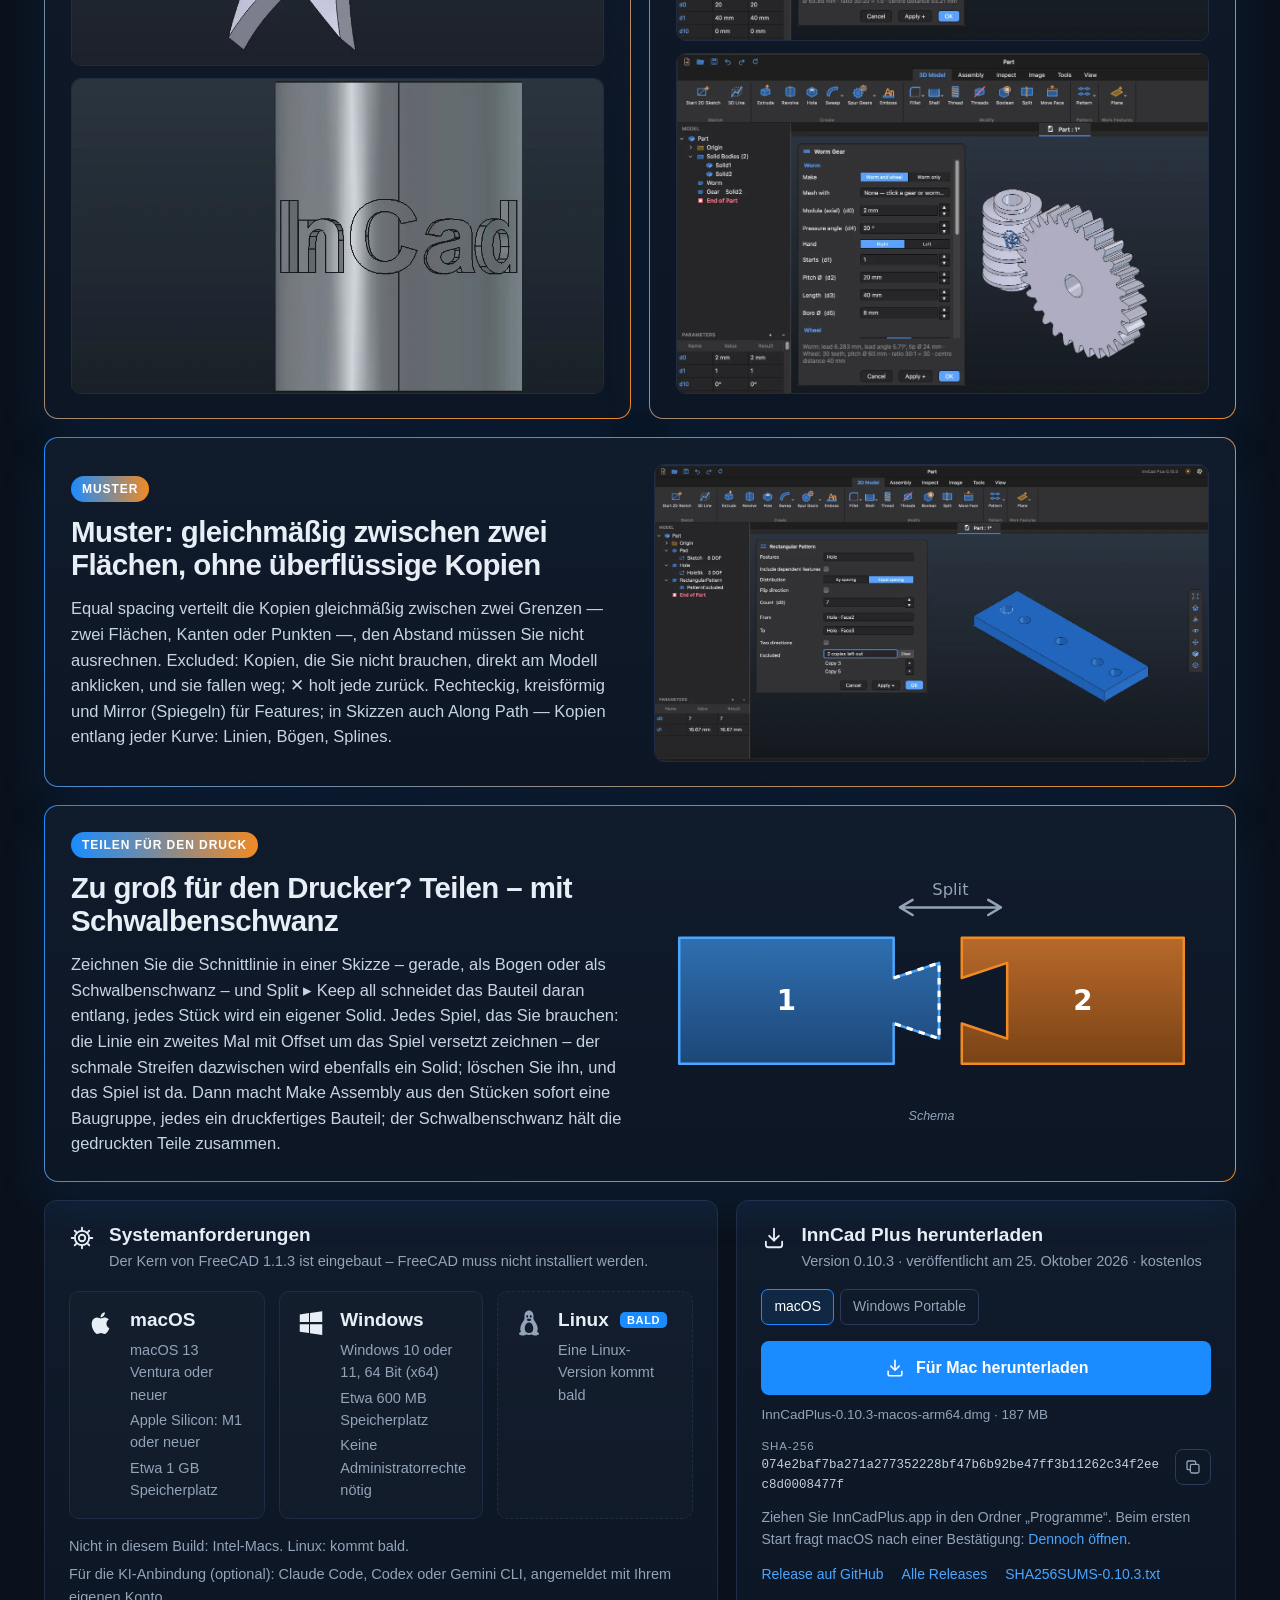
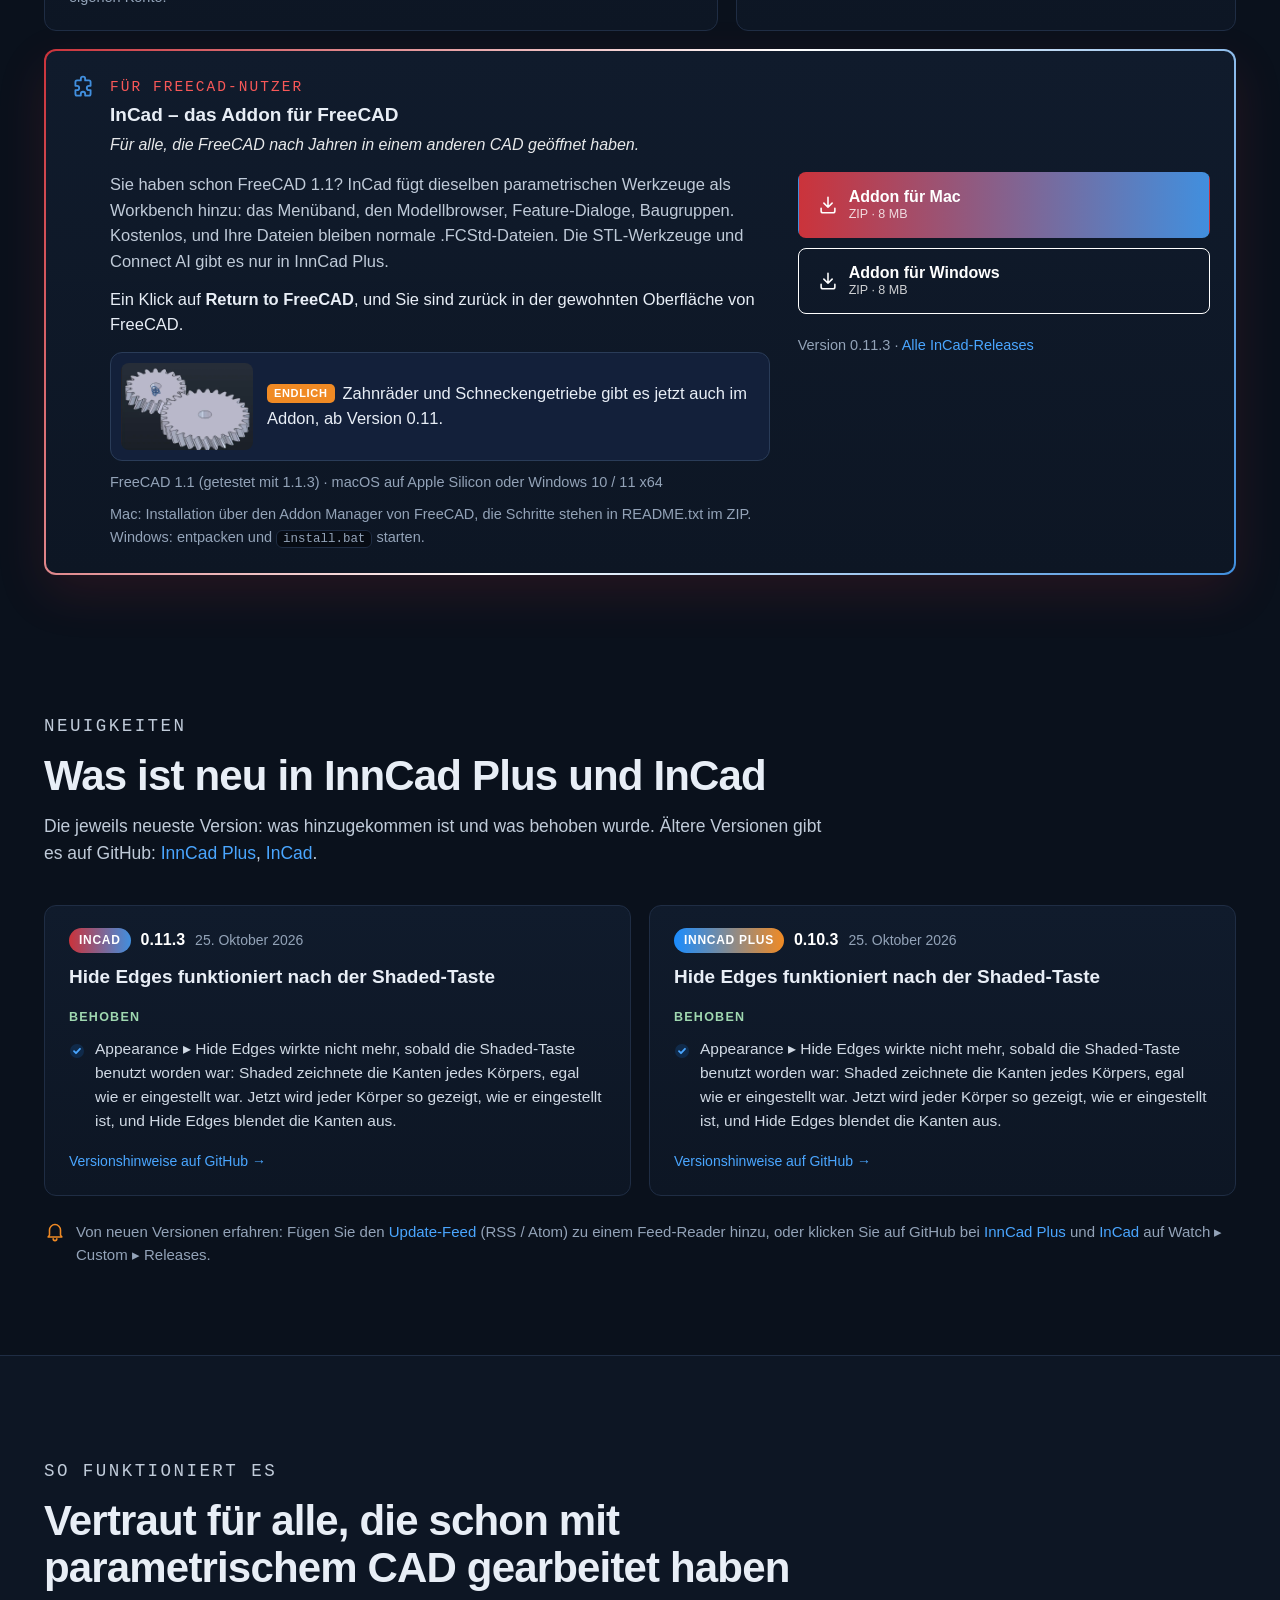
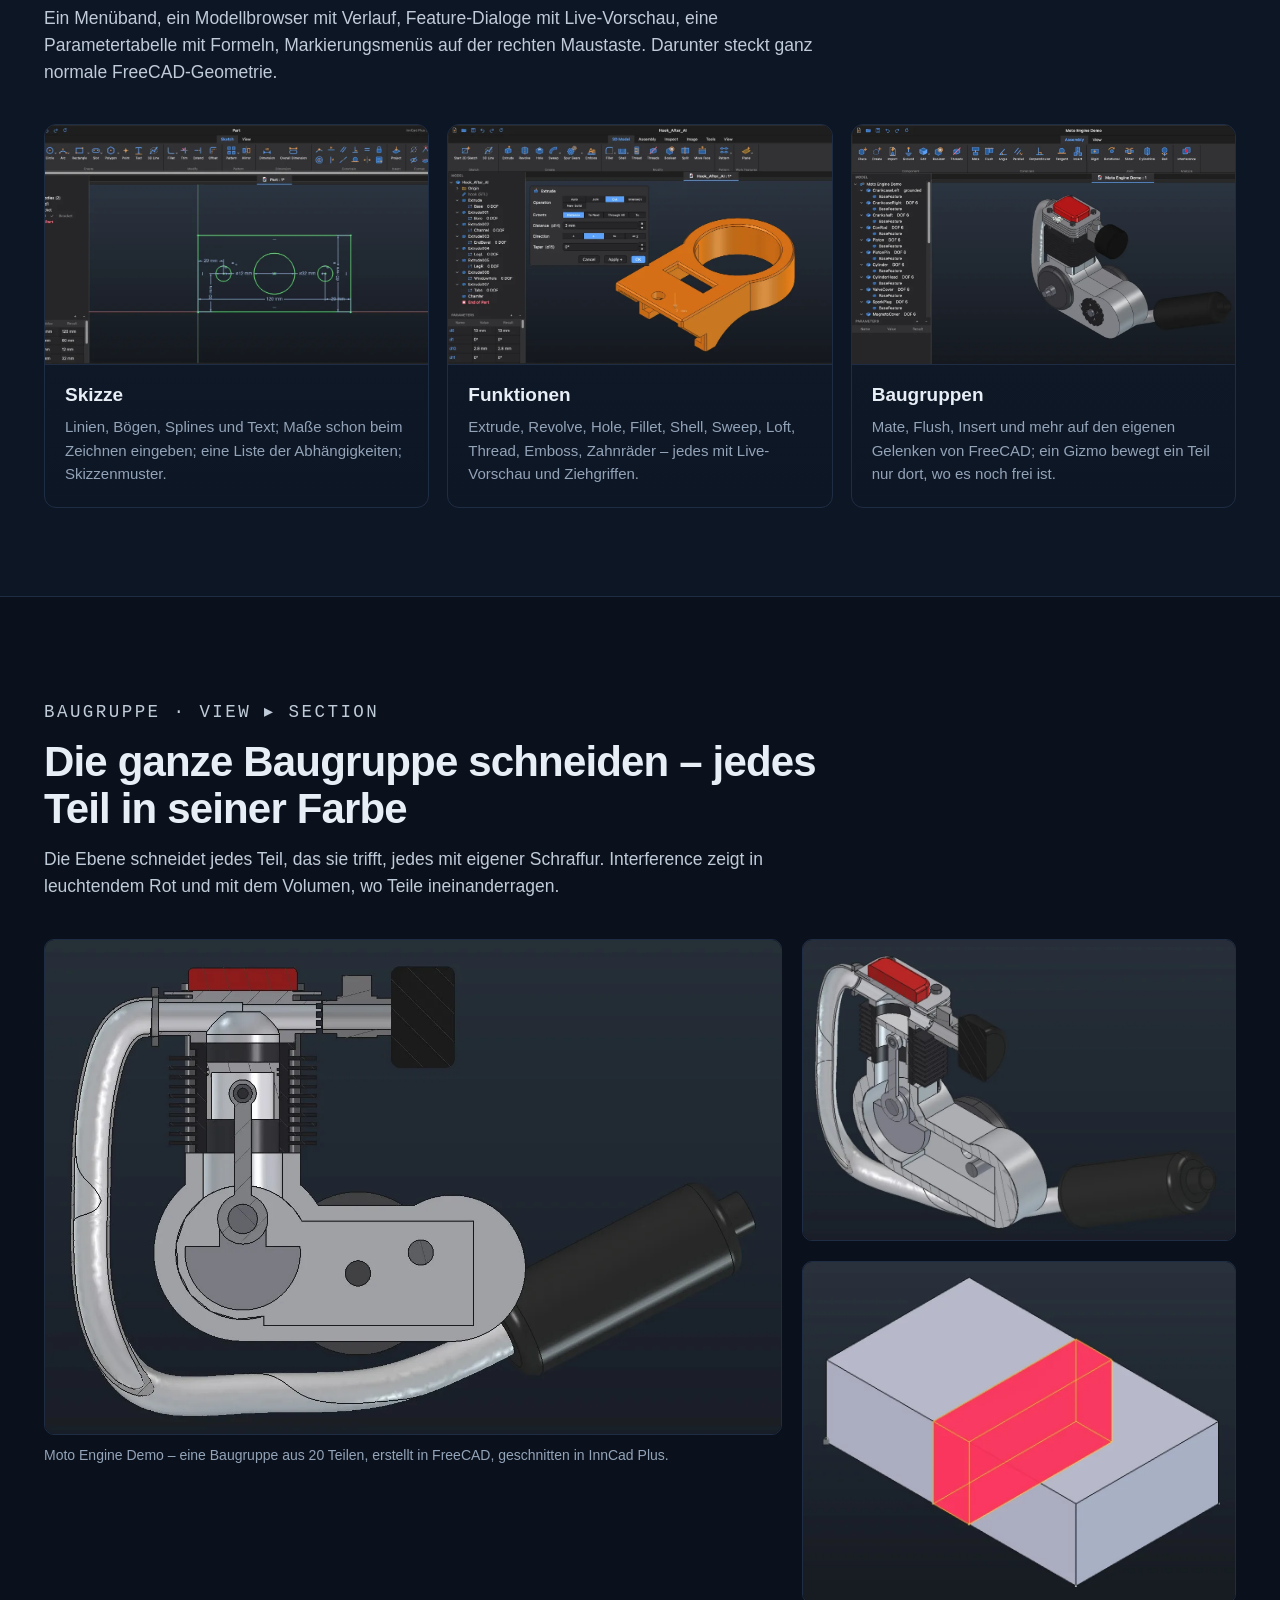
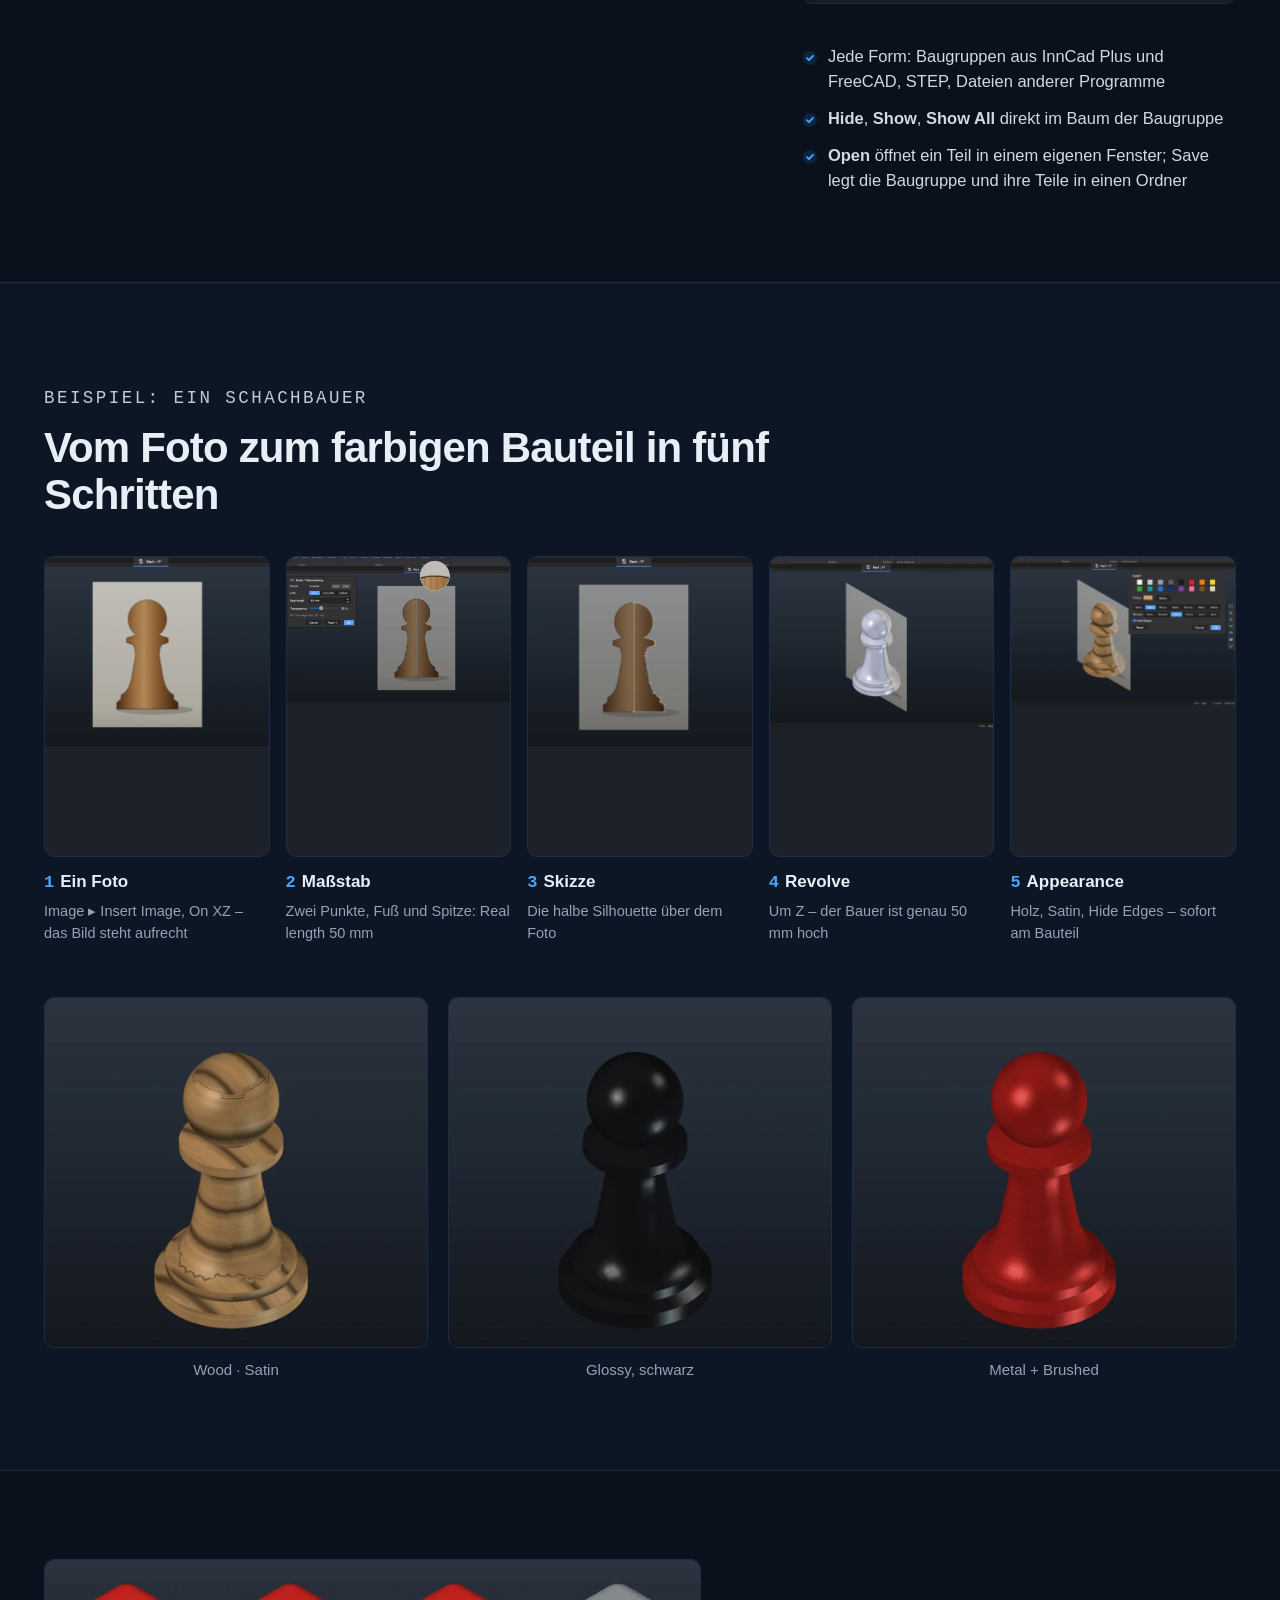
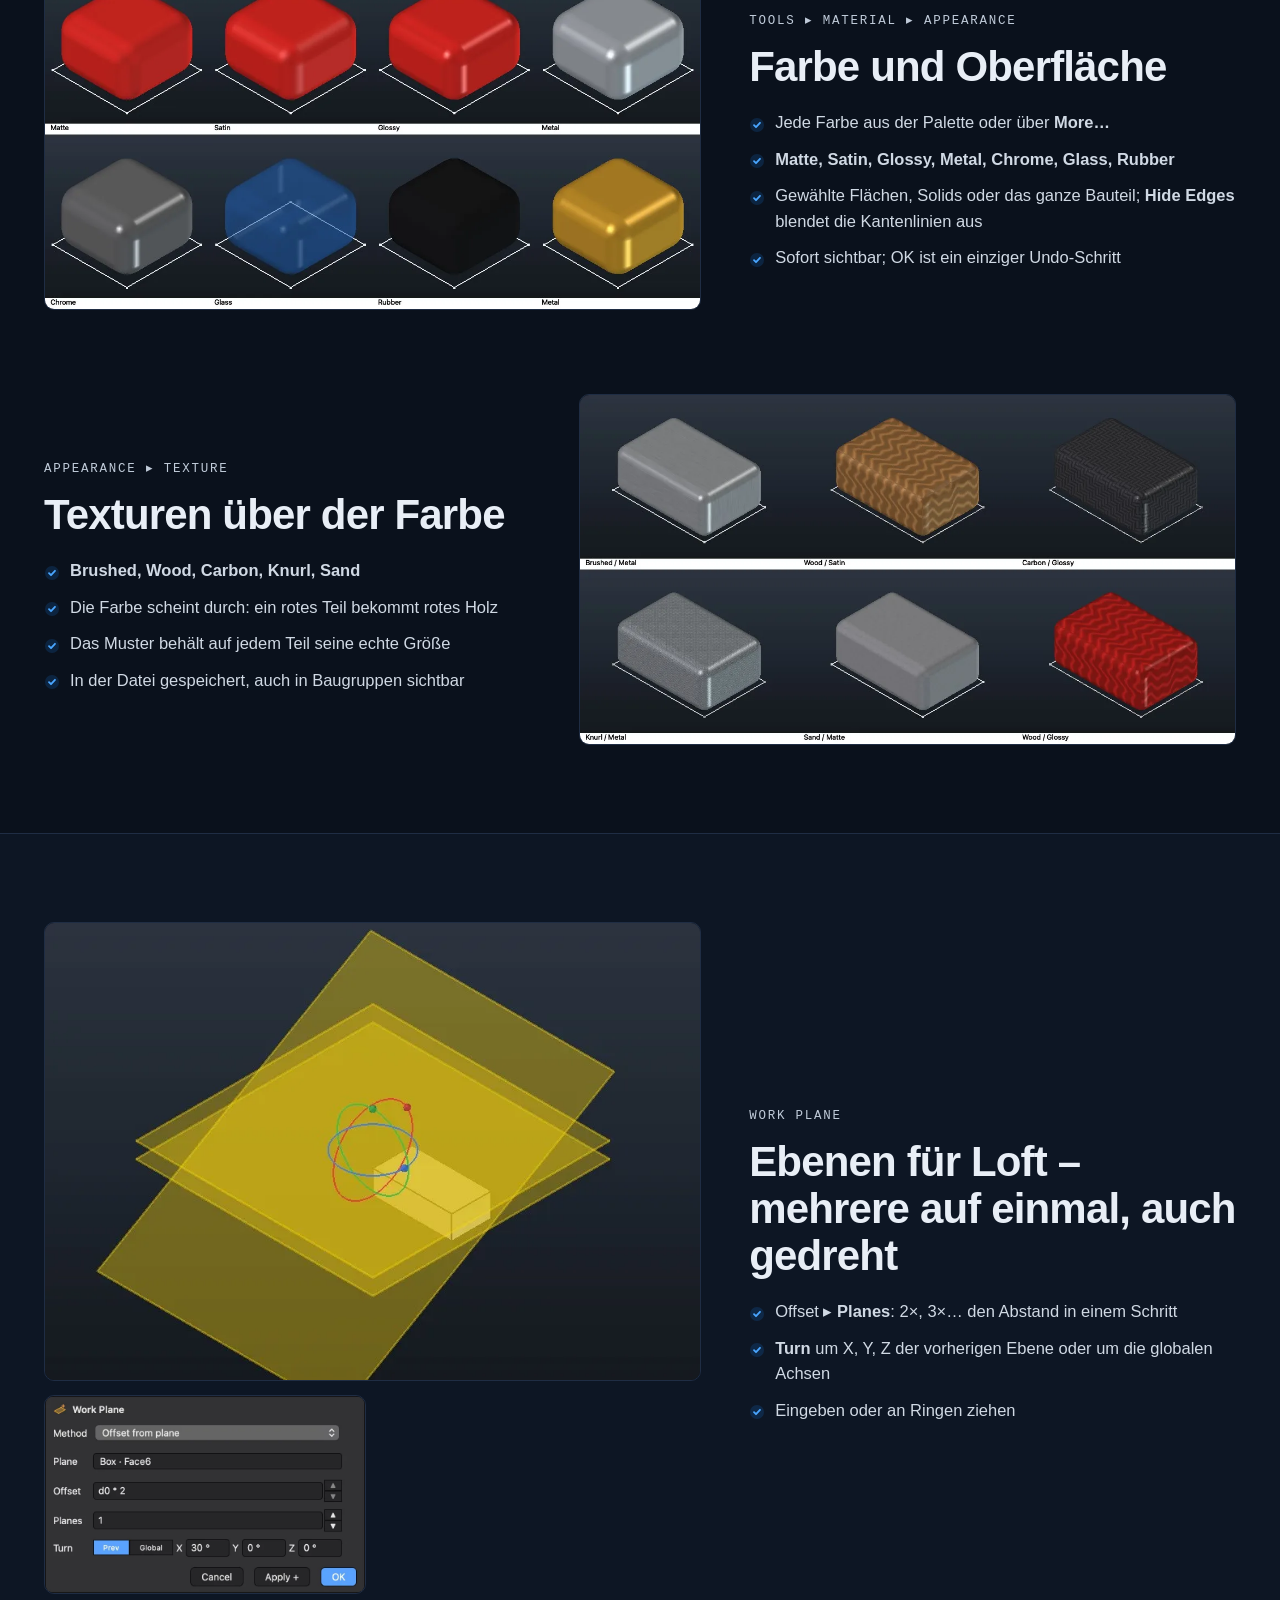
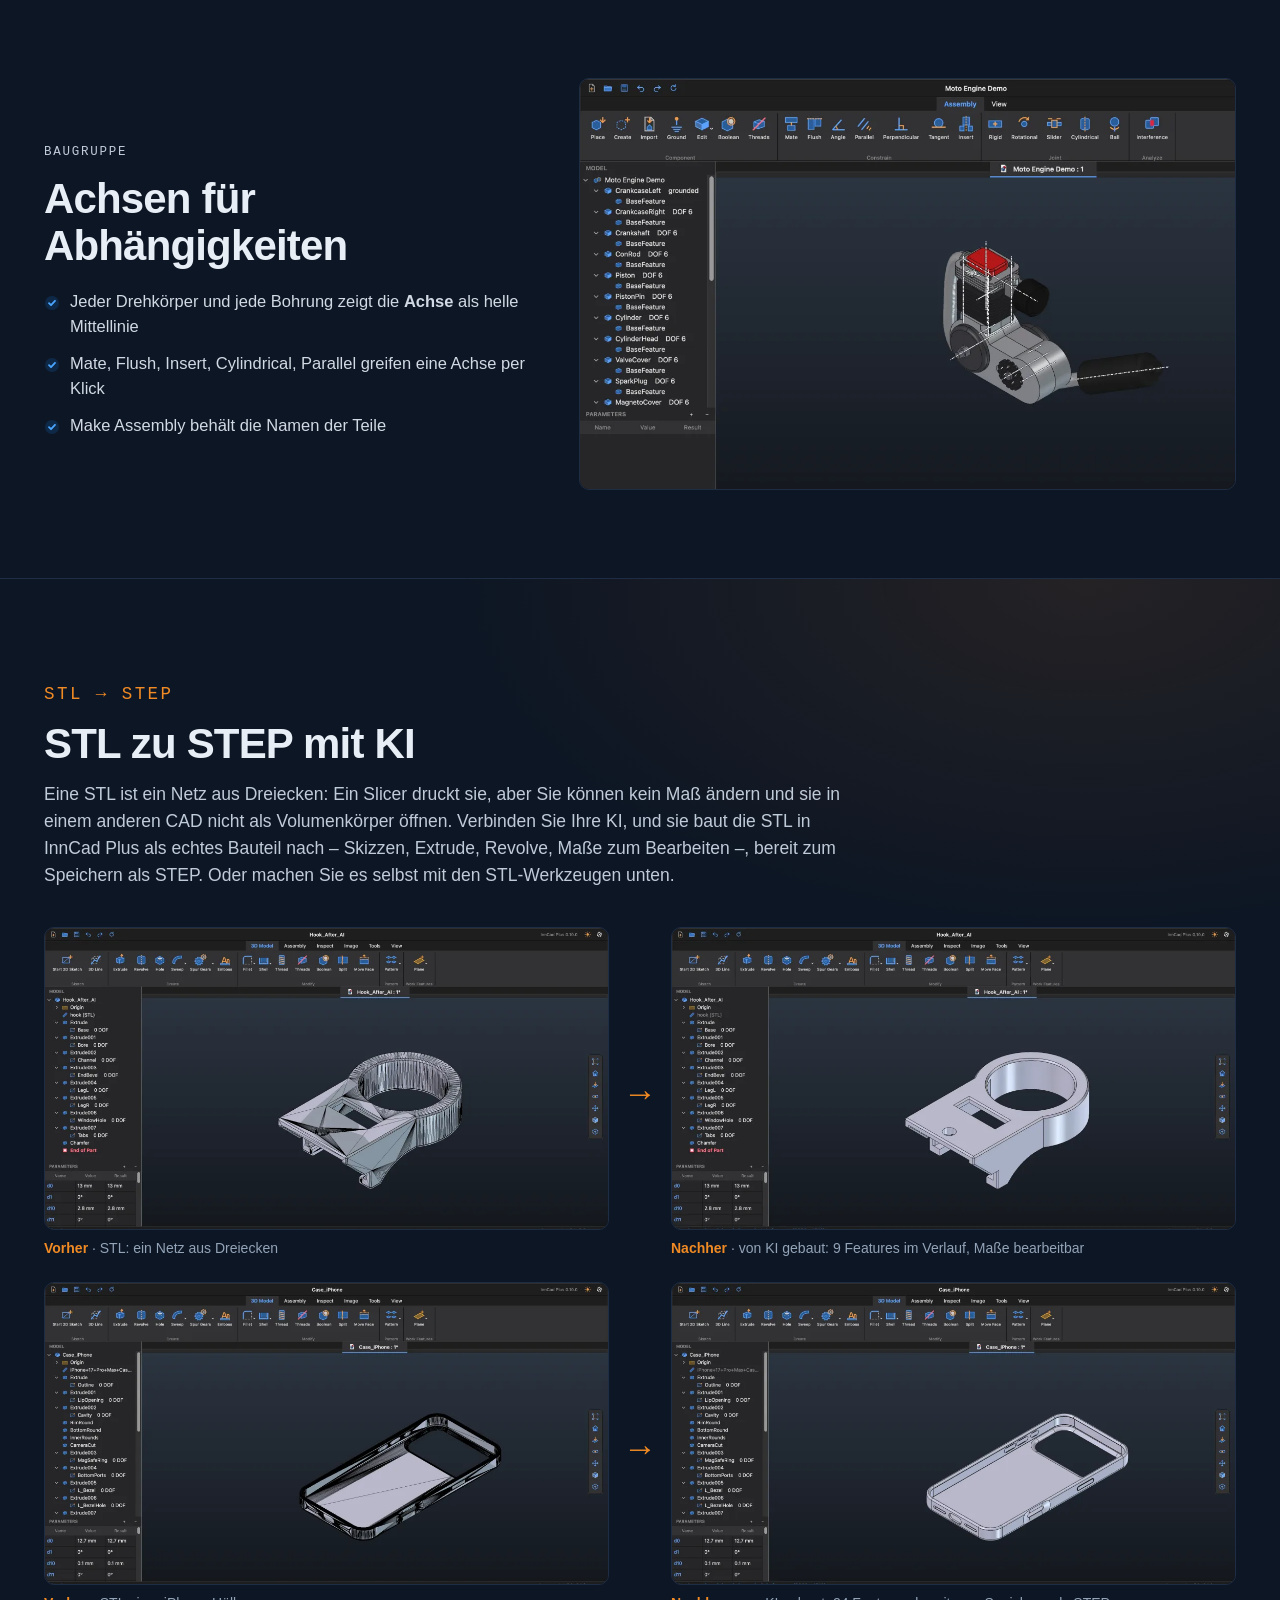
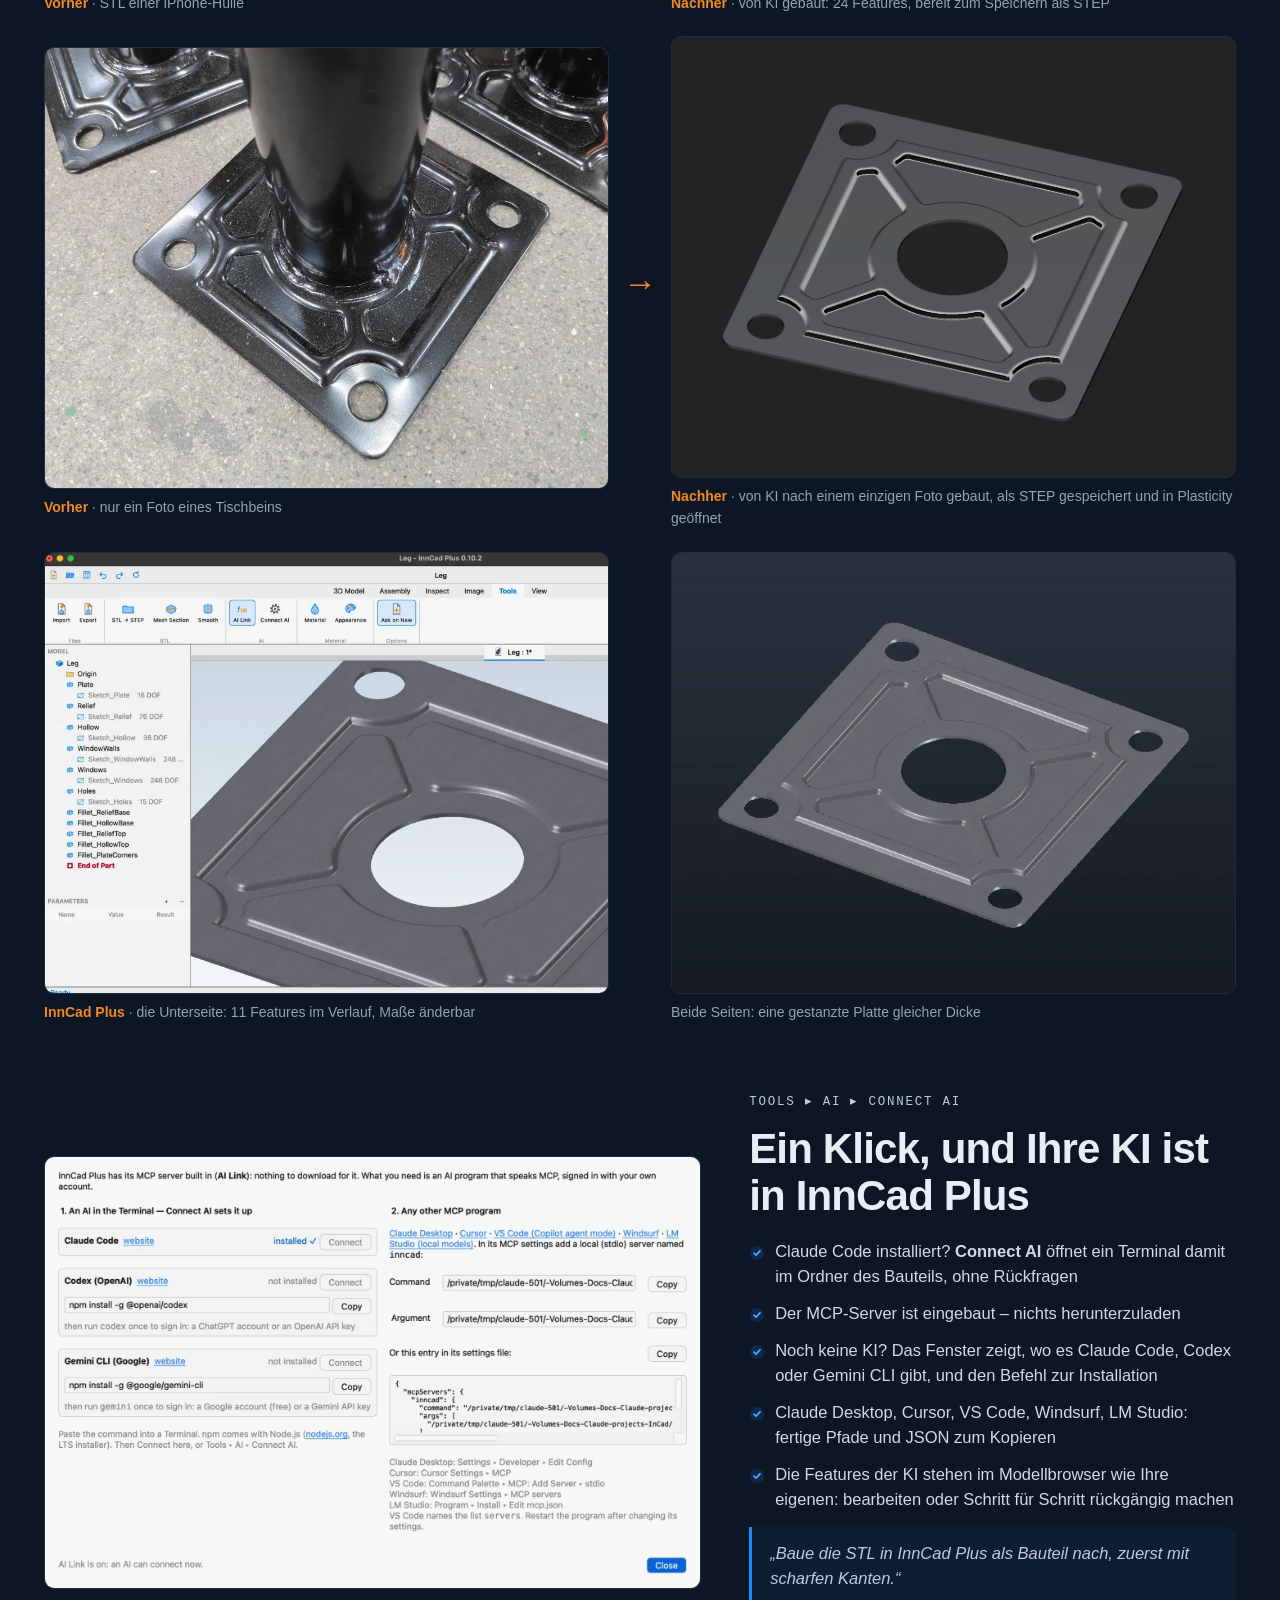
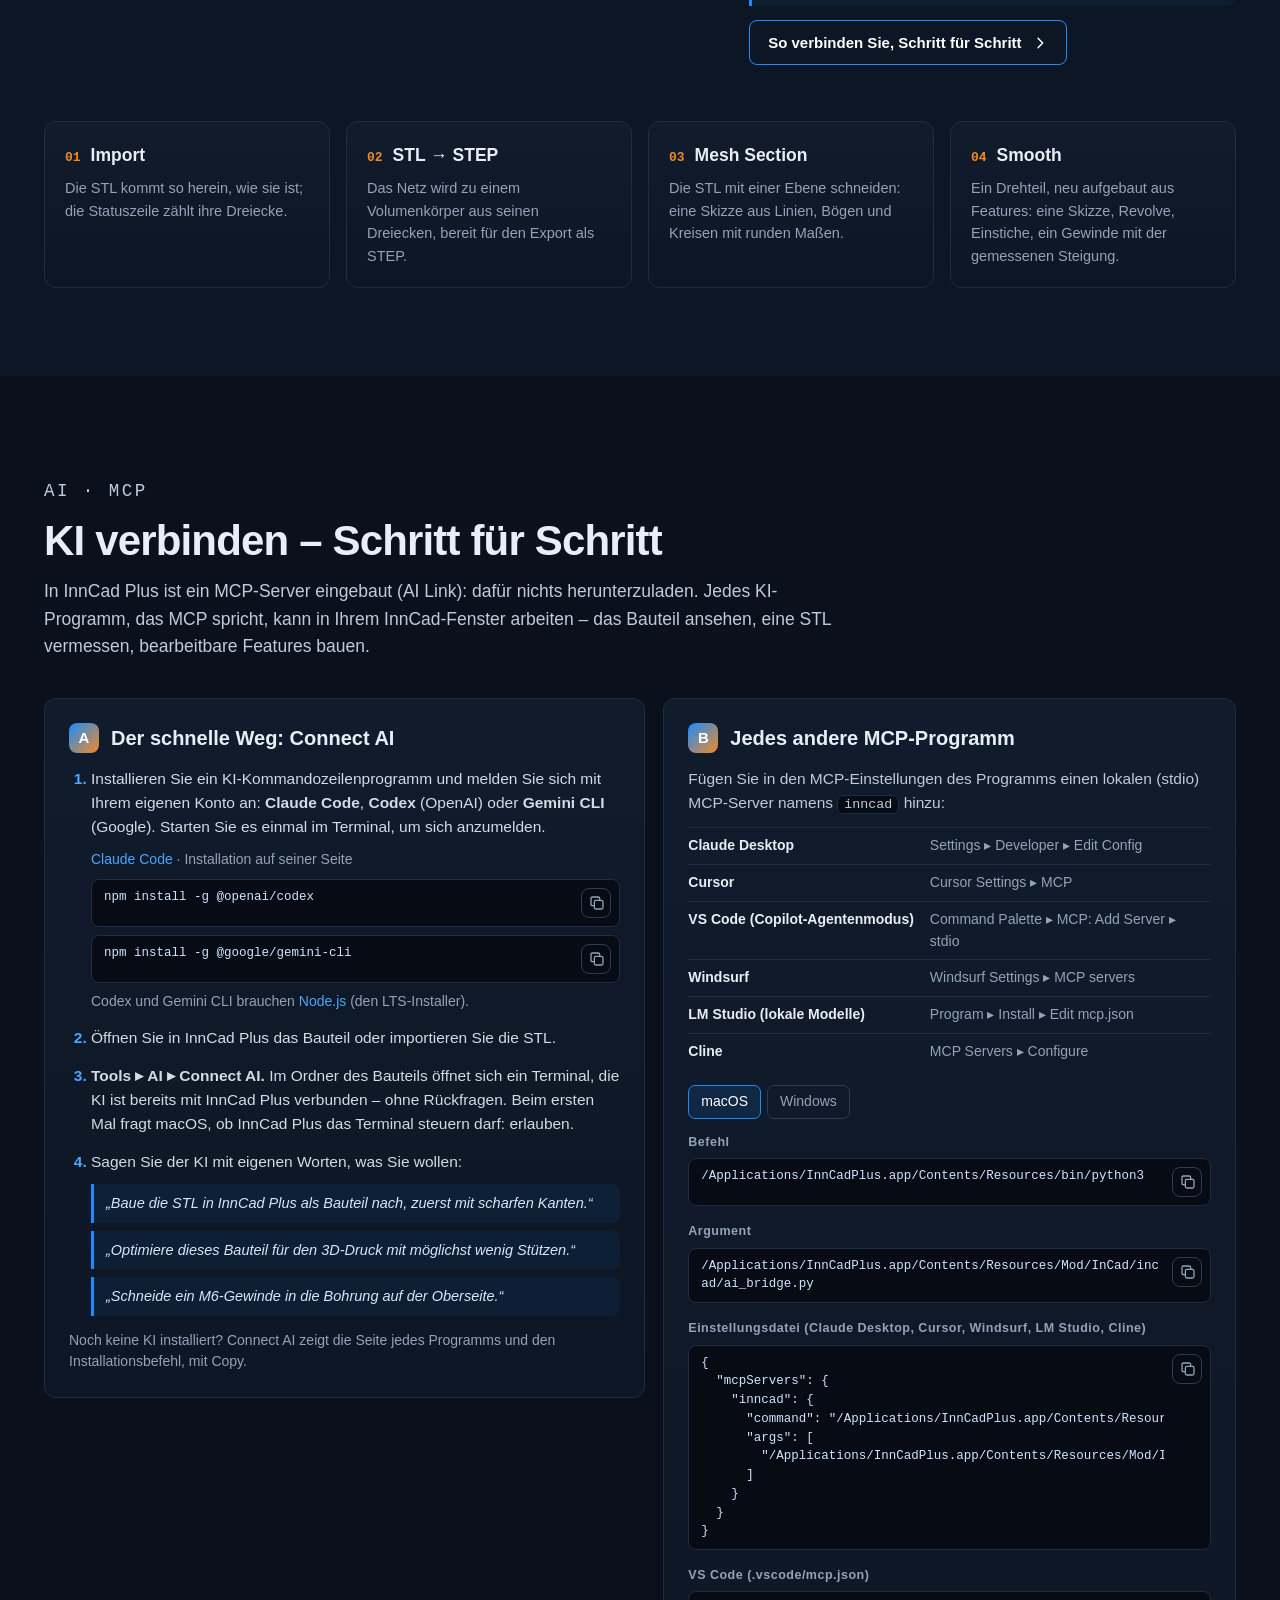
==== commit c9295186: "InnCad Plus 0.10.3 and InCad 0.11.3; a table leg plate built by AI from a photo" ====
--- a/de/index.html
+++ b/de/index.html
@@ -22,7 +22,7 @@
 <meta property="og:image" content="https://inncad.com/og.jpg">
 <meta name="twitter:card" content="summary_large_image">
 <link rel="icon" href="../icon.svg" type="image/svg+xml">
-<link rel="stylesheet" href="../style.css?v=fa428692">
+<link rel="stylesheet" href="../style.css?v=124b07a3">
 <script>document.documentElement.classList.add("js")</script>
 </head>
 <body>
@@ -42,7 +42,7 @@
     <a class="btn primary small" href="#download"><svg class="i" viewBox="0 0 24 24" aria-hidden="true"><path d="M12 3.5v11m0 0-4.5-4.5m4.5 4.5 4.5-4.5M4.5 15.5v3a2 2 0 0 0 2 2h11a2 2 0 0 0 2-2v-3"/></svg><span>Download</span></a>
   </div>
 </div></header>
-<div class="newsbar"><div class="wrap"><a href="#updates"><span class="tag-new">Neu</span><span class="what"><b>InCad 0.11.2</b> — Bohrungen und Gewinde an mehreren Stellen auf einmal · <b>InnCad Plus 0.10.2</b> — Bohrungen und Gewinde an mehreren Stellen auf einmal</span><span class="go">Was sich geändert hat →</span></a></div></div>
+<div class="newsbar"><div class="wrap"><a href="#updates"><span class="tag-new">Neu</span><span class="what"><b>InCad 0.11.3</b> — Hide Edges funktioniert nach der Shaded-Taste · <b>InnCad Plus 0.10.3</b> — Hide Edges funktioniert nach der Shaded-Taste</span><span class="go">Was sich geändert hat →</span></a></div></div>
 
 <main id="top">
 <div class="hero"><div class="wrap">
@@ -56,7 +56,7 @@
         <a class="btn primary" href="#download"><svg class="i" viewBox="0 0 24 24" aria-hidden="true"><path d="M12 3.5v11m0 0-4.5-4.5m4.5 4.5 4.5-4.5M4.5 15.5v3a2 2 0 0 0 2 2h11a2 2 0 0 0 2-2v-3"/></svg>InnCad Plus herunterladen<svg class="i chev" viewBox="0 0 24 24" aria-hidden="true"><path d="m9 5 7 7-7 7"/></svg></a>
         <a class="btn outline" href="#docs"><svg class="i" viewBox="0 0 24 24" aria-hidden="true"><path d="M14 3H6.5A1.5 1.5 0 0 0 5 4.5v15A1.5 1.5 0 0 0 6.5 21h11a1.5 1.5 0 0 0 1.5-1.5V8z"/><path d="M14 3v5h5M8.5 12.5h7M8.5 16h7"/></svg>Zur Dokumentation<svg class="i chev" viewBox="0 0 24 24" aria-hidden="true"><path d="m9 5 7 7-7 7"/></svg></a>
       </div>
-      <p class="meta"><span>Version 0.10.2</span><i></i><span>Kostenlos</span><i></i><span>macOS (Apple Silicon) · Windows x64 · Linux bald</span></p>
+      <p class="meta"><span>Version 0.10.3</span><i></i><span>Kostenlos</span><i></i><span>macOS (Apple Silicon) · Windows x64 · Linux bald</span></p>
     </div>
     <div class="window"><div class="bar"><i></i><i></i><i></i></div><div class=""><a class="zoom" href="../img/hero.webp?v=947d2b0a"><img src="../img/hero.webp?v=947d2b0a" alt="Das Fenster von InnCad Plus: Menüband, Modellbrowser, Parameter und ein Bauteil" width="1800" height="963" loading="lazy" decoding="async"></a></div></div>
   </div>
@@ -164,27 +164,27 @@
 
     <div class="box dlbox" id="download">
       <div class="boxhead"><svg class="i" viewBox="0 0 24 24" aria-hidden="true"><path d="M12 3.5v11m0 0-4.5-4.5m4.5 4.5 4.5-4.5M4.5 15.5v3a2 2 0 0 0 2 2h11a2 2 0 0 0 2-2v-3"/></svg><div><h3>InnCad Plus herunterladen</h3>
-        <p>Version 0.10.2 · veröffentlicht am 24. Oktober 2026 · kostenlos</p></div></div>
+        <p>Version 0.10.3 · veröffentlicht am 25. Oktober 2026 · kostenlos</p></div></div>
       <div class="tabs" role="tablist">
         <button type="button" role="tab" data-pf="pf-mac">macOS</button>
         <button type="button" role="tab" data-pf="pf-zip">Windows Portable</button>
       </div>
       <div class="pf" id="pf-mac"><h4>macOS</h4>
-        <a class="btn primary" href="https://github.com/Igr11/InnCadPlus-releases/releases/download/v0.10.2/InnCadPlus-0.10.2-macos-arm64.dmg"><svg class="i" viewBox="0 0 24 24" aria-hidden="true"><path d="M12 3.5v11m0 0-4.5-4.5m4.5 4.5 4.5-4.5M4.5 15.5v3a2 2 0 0 0 2 2h11a2 2 0 0 0 2-2v-3"/></svg>Für Mac herunterladen</a>
-        <p class="file">InnCadPlus-0.10.2-macos-arm64.dmg · 187 MB</p>
-        <div class="sha"><div><small>SHA-256</small><code>f30eb9cf4e678db85a287a3fd48a92f4bdae1ae52815593357359e4ff2a1a34b</code></div>
-          <button class="copy" type="button" data-copy="f30eb9cf4e678db85a287a3fd48a92f4bdae1ae52815593357359e4ff2a1a34b" data-ok="Kopiert" aria-label="SHA-256 kopieren"><svg class="i" viewBox="0 0 24 24" aria-hidden="true"><rect x="8.5" y="8.5" width="11.5" height="11.5" rx="2"/><path d="M15.5 8.5V5.5A1.5 1.5 0 0 0 14 4H5.5A1.5 1.5 0 0 0 4 5.5V14a1.5 1.5 0 0 0 1.5 1.5h3"/></svg></button></div>
+        <a class="btn primary" href="https://github.com/Igr11/InnCadPlus-releases/releases/download/v0.10.3/InnCadPlus-0.10.3-macos-arm64.dmg"><svg class="i" viewBox="0 0 24 24" aria-hidden="true"><path d="M12 3.5v11m0 0-4.5-4.5m4.5 4.5 4.5-4.5M4.5 15.5v3a2 2 0 0 0 2 2h11a2 2 0 0 0 2-2v-3"/></svg>Für Mac herunterladen</a>
+        <p class="file">InnCadPlus-0.10.3-macos-arm64.dmg · 187 MB</p>
+        <div class="sha"><div><small>SHA-256</small><code>074e2baf7ba271a277352228bf47b6b92be47ff3b11262c34f2eec8d0008477f</code></div>
+          <button class="copy" type="button" data-copy="074e2baf7ba271a277352228bf47b6b92be47ff3b11262c34f2eec8d0008477f" data-ok="Kopiert" aria-label="SHA-256 kopieren"><svg class="i" viewBox="0 0 24 24" aria-hidden="true"><rect x="8.5" y="8.5" width="11.5" height="11.5" rx="2"/><path d="M15.5 8.5V5.5A1.5 1.5 0 0 0 14 4H5.5A1.5 1.5 0 0 0 4 5.5V14a1.5 1.5 0 0 0 1.5 1.5h3"/></svg></button></div>
         <p class="note">Ziehen Sie InnCadPlus.app in den Ordner „Programme“. Beim ersten Start fragt macOS nach einer Bestätigung: <a href="#faq-mac">Dennoch öffnen</a>.</p></div>
       <div class="pf" id="pf-zip"><h4>Windows Portable</h4>
-        <a class="btn primary" href="https://github.com/Igr11/InnCadPlus-releases/releases/download/v0.10.2/InnCadPlus-0.10.2-windows-x64.zip"><svg class="i" viewBox="0 0 24 24" aria-hidden="true"><path d="M12 3.5v11m0 0-4.5-4.5m4.5 4.5 4.5-4.5M4.5 15.5v3a2 2 0 0 0 2 2h11a2 2 0 0 0 2-2v-3"/></svg>Windows Portable herunterladen</a>
-        <p class="file">InnCadPlus-0.10.2-windows-x64.zip · 188 MB</p>
-        <div class="sha"><div><small>SHA-256</small><code>dabfec2cb6d659516291623bfb830132381d516fa1ce1568c78d252781b79ac8</code></div>
-          <button class="copy" type="button" data-copy="dabfec2cb6d659516291623bfb830132381d516fa1ce1568c78d252781b79ac8" data-ok="Kopiert" aria-label="SHA-256 kopieren"><svg class="i" viewBox="0 0 24 24" aria-hidden="true"><rect x="8.5" y="8.5" width="11.5" height="11.5" rx="2"/><path d="M15.5 8.5V5.5A1.5 1.5 0 0 0 14 4H5.5A1.5 1.5 0 0 0 4 5.5V14a1.5 1.5 0 0 0 1.5 1.5h3"/></svg></button></div>
+        <a class="btn primary" href="https://github.com/Igr11/InnCadPlus-releases/releases/download/v0.10.3/InnCadPlus-0.10.3-windows-x64.zip"><svg class="i" viewBox="0 0 24 24" aria-hidden="true"><path d="M12 3.5v11m0 0-4.5-4.5m4.5 4.5 4.5-4.5M4.5 15.5v3a2 2 0 0 0 2 2h11a2 2 0 0 0 2-2v-3"/></svg>Windows Portable herunterladen</a>
+        <p class="file">InnCadPlus-0.10.3-windows-x64.zip · 188 MB</p>
+        <div class="sha"><div><small>SHA-256</small><code>f160d5c6c5fc1f1293723f7a4351be4a948dde303a606e09d6b2cf6a4618d14d</code></div>
+          <button class="copy" type="button" data-copy="f160d5c6c5fc1f1293723f7a4351be4a948dde303a606e09d6b2cf6a4618d14d" data-ok="Kopiert" aria-label="SHA-256 kopieren"><svg class="i" viewBox="0 0 24 24" aria-hidden="true"><rect x="8.5" y="8.5" width="11.5" height="11.5" rx="2"/><path d="M15.5 8.5V5.5A1.5 1.5 0 0 0 14 4H5.5A1.5 1.5 0 0 0 4 5.5V14a1.5 1.5 0 0 0 1.5 1.5h3"/></svg></button></div>
         <p class="note"><b>Keine Installation nötig. Entpacken und loslegen.</b> Einen kurzen Pfad nur mit lateinischen Buchstaben wählen, dann <code>InnCadPlus.exe</code> starten.</p></div>
       <div class="links">
-        <a href="https://github.com/Igr11/InnCadPlus-releases/releases/tag/v0.10.2">Release auf GitHub</a>
+        <a href="https://github.com/Igr11/InnCadPlus-releases/releases/tag/v0.10.3">Release auf GitHub</a>
         <a href="https://github.com/Igr11/InnCadPlus-releases/releases">Alle Releases</a>
-        <a href="https://github.com/Igr11/InnCadPlus-releases/releases/download/v0.10.2/SHA256SUMS-0.10.2.txt">SHA256SUMS-0.10.2.txt</a>
+        <a href="https://github.com/Igr11/InnCadPlus-releases/releases/download/v0.10.3/SHA256SUMS-0.10.3.txt">SHA256SUMS-0.10.3.txt</a>
       </div>
     </div>
   </div>
@@ -202,9 +202,9 @@
         <p class="note">Mac: Installation über den Addon Manager von FreeCAD, die Schritte stehen in README.txt im ZIP. Windows: entpacken und <code>install.bat</code> starten.</p>
       </div>
       <div class="addon-dl">
-        <a class="btn primary" href="https://github.com/Igr11/InCad/releases/download/v0.11.2/InCad-0.11.2-2026-10-24-ebd886c-macOS-arm64.zip"><svg class="i" viewBox="0 0 24 24" aria-hidden="true"><path d="M12 3.5v11m0 0-4.5-4.5m4.5 4.5 4.5-4.5M4.5 15.5v3a2 2 0 0 0 2 2h11a2 2 0 0 0 2-2v-3"/></svg><span>Addon für Mac<small>ZIP · 8 MB</small></span></a>
-        <a class="btn outline" href="https://github.com/Igr11/InCad/releases/download/v0.11.2/InCad-0.11.2-2026-10-24-ebd886c-Windows-x64.zip"><svg class="i" viewBox="0 0 24 24" aria-hidden="true"><path d="M12 3.5v11m0 0-4.5-4.5m4.5 4.5 4.5-4.5M4.5 15.5v3a2 2 0 0 0 2 2h11a2 2 0 0 0 2-2v-3"/></svg><span>Addon für Windows<small>ZIP · 8 MB</small></span></a>
-        <p class="note">Version 0.11.2 · <a href="https://github.com/Igr11/InCad/releases">Alle InCad-Releases</a></p>
+        <a class="btn primary" href="https://github.com/Igr11/InCad/releases/download/v0.11.3/InCad-0.11.3-2026-10-25-ac9c1b2-macOS-arm64.zip"><svg class="i" viewBox="0 0 24 24" aria-hidden="true"><path d="M12 3.5v11m0 0-4.5-4.5m4.5 4.5 4.5-4.5M4.5 15.5v3a2 2 0 0 0 2 2h11a2 2 0 0 0 2-2v-3"/></svg><span>Addon für Mac<small>ZIP · 8 MB</small></span></a>
+        <a class="btn outline" href="https://github.com/Igr11/InCad/releases/download/v0.11.3/InCad-0.11.3-2026-10-25-ac9c1b2-Windows-x64.zip"><svg class="i" viewBox="0 0 24 24" aria-hidden="true"><path d="M12 3.5v11m0 0-4.5-4.5m4.5 4.5 4.5-4.5M4.5 15.5v3a2 2 0 0 0 2 2h11a2 2 0 0 0 2-2v-3"/></svg><span>Addon für Windows<small>ZIP · 8 MB</small></span></a>
+        <p class="note">Version 0.11.3 · <a href="https://github.com/Igr11/InCad/releases">Alle InCad-Releases</a></p>
       </div>
     </div>
   </div>
@@ -216,13 +216,13 @@
     <h2>Was ist neu in InnCad Plus und InCad</h2>
     <p>Die jeweils neueste Version: was hinzugekommen ist und was behoben wurde. Ältere Versionen gibt es auf GitHub: <a href="https://github.com/Igr11/InnCadPlus-releases/releases">InnCad Plus</a>, <a href="https://github.com/Igr11/InCad/releases">InCad</a>.</p>
   </div>
-  <div class="upd-grid"><article class="box upd" id="update-incad-0.11.2">
-      <p class="upd-head"><span class="prod incad">InCad</span><b>0.11.2</b><time datetime="2026-10-24">24. Oktober 2026</time></p>
-      <h3>Bohrungen und Gewinde an mehreren Stellen auf einmal</h3><h4 class="added">Neu</h4><ul class="ticks"><li>Hole ▸ Concentric: mehrere runde Kanten oder Flächen auf einmal anklicken (Round) — eine Bohrung in der Mitte jeder; Face ist optional.</li><li>Thread auf mehreren Flächen auf einmal (Bohrungen oder Wellen): ein Gewinde auf jeder mit denselben Einstellungen; danach ist jedes ein eigenes Gewinde.</li><li>Apply + öffnet den nächsten Dialog mit denselben Einstellungen (nur die Auswahl ist leer), in jedem Werkzeug.</li></ul><h4 class="fixed">Behoben</h4><ul class="ticks"><li>Das Löschen eines Elements, auf dem andere aufbauen (ein Chamfer auf den Kanten eines Fillet), hing und tat dann nichts: InCad fragt jetzt, ob diese mitgelöscht werden, als ein Undo-Schritt; Nein lässt das Teil, wie es war.</li><li>Gewinde in einer zweiten Bohrung: der Klick darauf (als Vorschau des ersten Gewindes angezeigt) ging verloren.</li></ul>
-      <a class="more" href="https://github.com/Igr11/InCad/releases/tag/v0.11.2">Versionshinweise auf GitHub →</a></article><article class="box upd" id="update-plus-0.10.2">
-      <p class="upd-head"><span class="prod plus">InnCad Plus</span><b>0.10.2</b><time datetime="2026-10-24">24. Oktober 2026</time></p>
-      <h3>Bohrungen und Gewinde an mehreren Stellen auf einmal</h3><h4 class="added">Neu</h4><ul class="ticks"><li>Hole ▸ Concentric: mehrere runde Kanten oder Flächen auf einmal anklicken (Round) — eine Bohrung in der Mitte jeder; Face ist optional.</li><li>Thread auf mehreren Flächen auf einmal (Bohrungen oder Wellen): ein Gewinde auf jeder mit denselben Einstellungen; danach ist jedes ein eigenes Gewinde.</li><li>Apply + öffnet den nächsten Dialog mit denselben Einstellungen (nur die Auswahl ist leer), in jedem Werkzeug.</li></ul><h4 class="fixed">Behoben</h4><ul class="ticks"><li>Das Löschen eines Elements, auf dem andere aufbauen (ein Chamfer auf den Kanten eines Fillet), hing und tat dann nichts: InnCad fragt jetzt, ob diese mitgelöscht werden, als ein Undo-Schritt; Nein lässt das Teil, wie es war.</li><li>Gewinde in einer zweiten Bohrung: der Klick darauf (als Vorschau des ersten Gewindes angezeigt) ging verloren.</li></ul>
-      <a class="more" href="https://github.com/Igr11/InnCadPlus-releases/releases/tag/v0.10.2">Versionshinweise auf GitHub →</a></article></div>
+  <div class="upd-grid"><article class="box upd" id="update-incad-0.11.3">
+      <p class="upd-head"><span class="prod incad">InCad</span><b>0.11.3</b><time datetime="2026-10-25">25. Oktober 2026</time></p>
+      <h3>Hide Edges funktioniert nach der Shaded-Taste</h3><h4 class="fixed">Behoben</h4><ul class="ticks"><li>Appearance ▸ Hide Edges wirkte nicht mehr, sobald die Shaded-Taste benutzt worden war: Shaded zeichnete die Kanten jedes Körpers, egal wie er eingestellt war. Jetzt wird jeder Körper so gezeigt, wie er eingestellt ist, und Hide Edges blendet die Kanten aus.</li></ul>
+      <a class="more" href="https://github.com/Igr11/InCad/releases/tag/v0.11.3">Versionshinweise auf GitHub →</a></article><article class="box upd" id="update-plus-0.10.3">
+      <p class="upd-head"><span class="prod plus">InnCad Plus</span><b>0.10.3</b><time datetime="2026-10-25">25. Oktober 2026</time></p>
+      <h3>Hide Edges funktioniert nach der Shaded-Taste</h3><h4 class="fixed">Behoben</h4><ul class="ticks"><li>Appearance ▸ Hide Edges wirkte nicht mehr, sobald die Shaded-Taste benutzt worden war: Shaded zeichnete die Kanten jedes Körpers, egal wie er eingestellt war. Jetzt wird jeder Körper so gezeigt, wie er eingestellt ist, und Hide Edges blendet die Kanten aus.</li></ul>
+      <a class="more" href="https://github.com/Igr11/InnCadPlus-releases/releases/tag/v0.10.3">Versionshinweise auf GitHub →</a></article></div>
   <p class="follow"><svg class="i" viewBox="0 0 24 24" aria-hidden="true"><path d="M6 16.5V11a6 6 0 0 1 12 0v5.5l1.5 2h-15z"/><path d="M10 20.5a2 2 0 0 0 4 0"/></svg><span>Von neuen Versionen erfahren: Fügen Sie den <a href="updates.xml">Update-Feed</a> (RSS / Atom) zu einem Feed-Reader hinzu, oder klicken Sie auf GitHub bei <a href="https://github.com/Igr11/InnCadPlus-releases">InnCad Plus</a> und <a href="https://github.com/Igr11/InCad">InCad</a> auf Watch ▸ Custom ▸ Releases.</span></p>
 </div></section>
 
@@ -333,6 +333,16 @@
       <figure><div class="shot"><a class="zoom" href="../img/ai_case_before.webp?v=5e5b4acb"><img src="../img/ai_case_before.webp?v=5e5b4acb" alt="Vorher: eine iPhone-Hülle als STL" width="1100" height="588" loading="lazy" decoding="async"></a></div><figcaption><b>Vorher</b> · STL einer iPhone-Hülle</figcaption></figure>
       <span class="ba-arrow">→</span>
       <figure><div class="shot"><a class="zoom" href="../img/ai_case_after.webp?v=18028a93"><img src="../img/ai_case_after.webp?v=18028a93" alt="Nachher: die iPhone-Hülle, von KI nachgebaut" width="1100" height="588" loading="lazy" decoding="async"></a></div><figcaption><b>Nachher</b> · von KI gebaut: 24 Features, bereit zum Speichern als STEP</figcaption></figure>
+    </div>
+    <div class="ba-row photo">
+      <figure><div class="shot"><a class="zoom" href="../img/leg_photo.webp?v=216d4eae"><img src="../img/leg_photo.webp?v=216d4eae" alt="Vorher: ein Foto der gestanzten Fußplatte eines Tischbeins" width="960" height="1280" loading="lazy" decoding="async"></a></div><figcaption><b>Vorher</b> · nur ein Foto eines Tischbeins</figcaption></figure>
+      <span class="ba-arrow">→</span>
+      <figure><div class="shot"><a class="zoom" href="../img/leg_render.webp?v=f7cf866a"><img src="../img/leg_render.webp?v=f7cf866a" alt="Nachher: die von KI nach dem Foto gebaute Fußplatte, ihr STEP in Plasticity" width="1200" height="939" loading="lazy" decoding="async"></a></div><figcaption><b>Nachher</b> · von KI nach einem einzigen Foto gebaut, als STEP gespeichert und in Plasticity geöffnet</figcaption></figure>
+    </div>
+    <div class="ba-row photo">
+      <figure><div class="shot"><a class="zoom" href="../img/leg_inncad.webp?v=ca96ce49"><img src="../img/leg_inncad.webp?v=ca96ce49" alt="Die Fußplatte in InnCad Plus von unten, ihre Features im Modellbrowser" width="1200" height="698" loading="lazy" decoding="async"></a></div><figcaption><b>InnCad Plus</b> · die Unterseite: 11 Features im Verlauf, Maße änderbar</figcaption></figure>
+      <span class="ba-arrow ba-gap" aria-hidden="true">→</span>
+      <figure><div class="shot"><video src="../img/leg_spin.mp4?v=c3bf0153" poster="../img/leg_spin.webp?v=0fd8848d" width="960" height="600" autoplay muted loop playsinline preload="metadata" aria-label="Die von KI nach dem Foto gebaute Fußplatte, sie dreht sich um"></video></div><figcaption>Beide Seiten: eine gestanzte Platte gleicher Dicke</figcaption></figure>
     </div>
   </div>
 
@@ -536,10 +546,10 @@
         <div class="guide"><div class="shot"><a class="zoom" href="../img/g_quick.webp?v=29779fe4"><img src="../img/g_quick.webp?v=29779fe4" alt="Schnellstart" width="480" height="270" loading="lazy" decoding="async"></a></div><div><h3><svg class="i" viewBox="0 0 24 24" aria-hidden="true"><path d="M3 5.5c3-1.3 6-1.3 9 .5 3-1.8 6-1.8 9-.5v13c-3-1.3-6-1.3-9 .5-3-1.8-6-1.8-9-.5z"/><path d="M12 6v13"/></svg>Schnellstart</h3><p>Installation, Fenster, Maus und Ihr erstes Bauteil — zwei Seiten.</p>
         <div class="links"><a href="../files/InnCadPlus-quickstart_de.pdf">Deutsch <small>PDF · 170 KB</small></a><a href="../files/InnCadPlus-quickstart_en.pdf">English <small>PDF · 167 KB</small></a><a href="../files/InnCadPlus-quickstart_ru.pdf">Русский <small>PDF · 189 KB</small></a><a href="../files/InnCadPlus-quickstart_zh.pdf">中文 <small>PDF · 306 KB</small></a><a href="../files/InnCadPlus-quickstart_hi.pdf">हिन्दी <small>PDF · 210 KB</small></a></div></div></div>
         <div class="guide"><div class="shot"><a class="zoom" href="../img/g_manual.webp?v=07d80746"><img src="../img/g_manual.webp?v=07d80746" alt="Handbuch (Mac)" width="480" height="270" loading="lazy" decoding="async"></a></div><div><h3><svg class="i" viewBox="0 0 24 24" aria-hidden="true"><path d="M14 3H6.5A1.5 1.5 0 0 0 5 4.5v15A1.5 1.5 0 0 0 6.5 21h11a1.5 1.5 0 0 0 1.5-1.5V8z"/><path d="M14 3v5h5M8.5 12.5h7M8.5 16h7"/></svg>Handbuch (Mac)</h3><p>Jedes Werkzeug Schritt für Schritt, mit dem Kapitel über STL und KI.</p>
-        <div class="links"><a href="../files/InnCadPlus-manual.pdf">English <small>PDF · 379 KB</small></a><a href="../files/InnCadPlus-manual_ru.pdf">Русский <small>PDF · 734 KB</small></a></div></div></div>
+        <div class="links"><a href="../files/InnCadPlus-manual.pdf">English <small>PDF · 379 KB</small></a><a href="../files/InnCadPlus-manual_ru.pdf">Русский <small>PDF · 735 KB</small></a></div></div></div>
         <div class="guide"><div class="shot"><a class="zoom" href="../img/g_windows.webp?v=f2e2d20e"><img src="../img/g_windows.webp?v=f2e2d20e" alt="Handbuch (Windows)" width="480" height="270" loading="lazy" decoding="async"></a></div><div><h3><svg class="i" viewBox="0 0 24 24" aria-hidden="true"><rect x="3" y="4" width="18" height="12.5" rx="1.5"/><path d="M8.5 20.5h7M12 16.5v4"/></svg>Handbuch (Windows)</h3><p>Dasselbe Handbuch mit Tasten, Pfaden und Installation für Windows.</p>
         <div class="links"><a href="../files/InnCadPlus-manual-windows.pdf">English <small>PDF · 383 KB</small></a><a href="../files/InnCadPlus-manual-windows_ru.pdf">Русский <small>PDF · 740 KB</small></a></div></div></div>
-        <div class="guide"><div class="shot"><a class="zoom" href="../img/g_news.webp?v=c67c613e"><img src="../img/g_news.webp?v=c67c613e" alt="Neuerungen" width="480" height="256" loading="lazy" decoding="async"></a></div><div><h3><svg class="i" viewBox="0 0 24 24" aria-hidden="true"><path d="m12 3 9 4.8-9 4.8-9-4.8z"/><path d="m3 12.2 9 4.8 9-4.8M3 16.4l9 4.8 9-4.8"/></svg>Neuerungen</h3><p>Folien zu dem, was in 0.10.2 und davor hinzukam.</p>
+        <div class="guide"><div class="shot"><a class="zoom" href="../img/g_news.webp?v=c67c613e"><img src="../img/g_news.webp?v=c67c613e" alt="Neuerungen" width="480" height="256" loading="lazy" decoding="async"></a></div><div><h3><svg class="i" viewBox="0 0 24 24" aria-hidden="true"><path d="m12 3 9 4.8-9 4.8-9-4.8z"/><path d="m3 12.2 9 4.8 9-4.8M3 16.4l9 4.8 9-4.8"/></svg>Neuerungen</h3><p>Folien zu dem, was in 0.10.3 und davor hinzukam.</p>
         <div class="links"><a href="../files/InnCadPlus-whats-new_de.pdf">Deutsch <small>PDF · 2 MB</small></a><a href="../files/InnCadPlus-whats-new_en.pdf">English <small>PDF · 2 MB</small></a><a href="../files/InnCadPlus-whats-new_ru.pdf">Русский <small>PDF · 3 MB</small></a><a href="../files/InnCadPlus-whats-new_zh.pdf">中文 <small>PDF · 2 MB</small></a><a href="../files/InnCadPlus-whats-new_hi.pdf">हिन्दी <small>PDF · 2 MB</small></a></div></div></div>
       </div>
     </div>
@@ -587,6 +597,6 @@
 </div></footer>
 
 <dialog id="lb"><img alt=""></dialog>
-<script src="../app.js?v=fa428692" defer></script>
+<script src="../app.js?v=124b07a3" defer></script>
 </body>
 </html>
--- a/style.css
+++ b/style.css
@@ -315,6 +315,12 @@
 .ba figcaption { color: var(--muted); font-size: 14px; margin-top: 8px; }
 .ba figcaption b { color: var(--orange); }
 .ba-arrow { font-size: 34px; color: var(--orange); font-weight: 700; }
+.ba-row.photo .shot { aspect-ratio: 1708 / 1336; }
+.ba-gap { visibility: hidden; }
+.ba-row.photo .shot a { display: block; height: 100%; }
+.ba-row.photo .shot img { object-position: 50% 59%; }
+.ba-row.photo .shot img[src*="leg_inncad"] { object-position: 0 0; }
+.shot video { display: block; width: 100%; height: 100%; object-fit: cover; }
 .quote { margin-top: 22px; padding: 14px 18px; border-left: 3px solid var(--blue); background: rgba(26, 140, 255, 0.07);
   border-radius: 0 10px 10px 0; font-style: italic; color: #d8e6f6; }
 .stl { margin-top: 56px; }
@@ -378,6 +384,7 @@
   .solo { grid-template-columns: minmax(0, 1fr); }
   .ba-row { grid-template-columns: minmax(0, 1fr); }
   .ba-arrow { transform: rotate(90deg); justify-self: center; }
+  .ba-gap { display: none; }
   .connect, .connect.two { grid-template-columns: minmax(0, 1fr); }
   .where td:first-child { white-space: normal; }
   .solo .btn { white-space: normal; justify-content: center; }
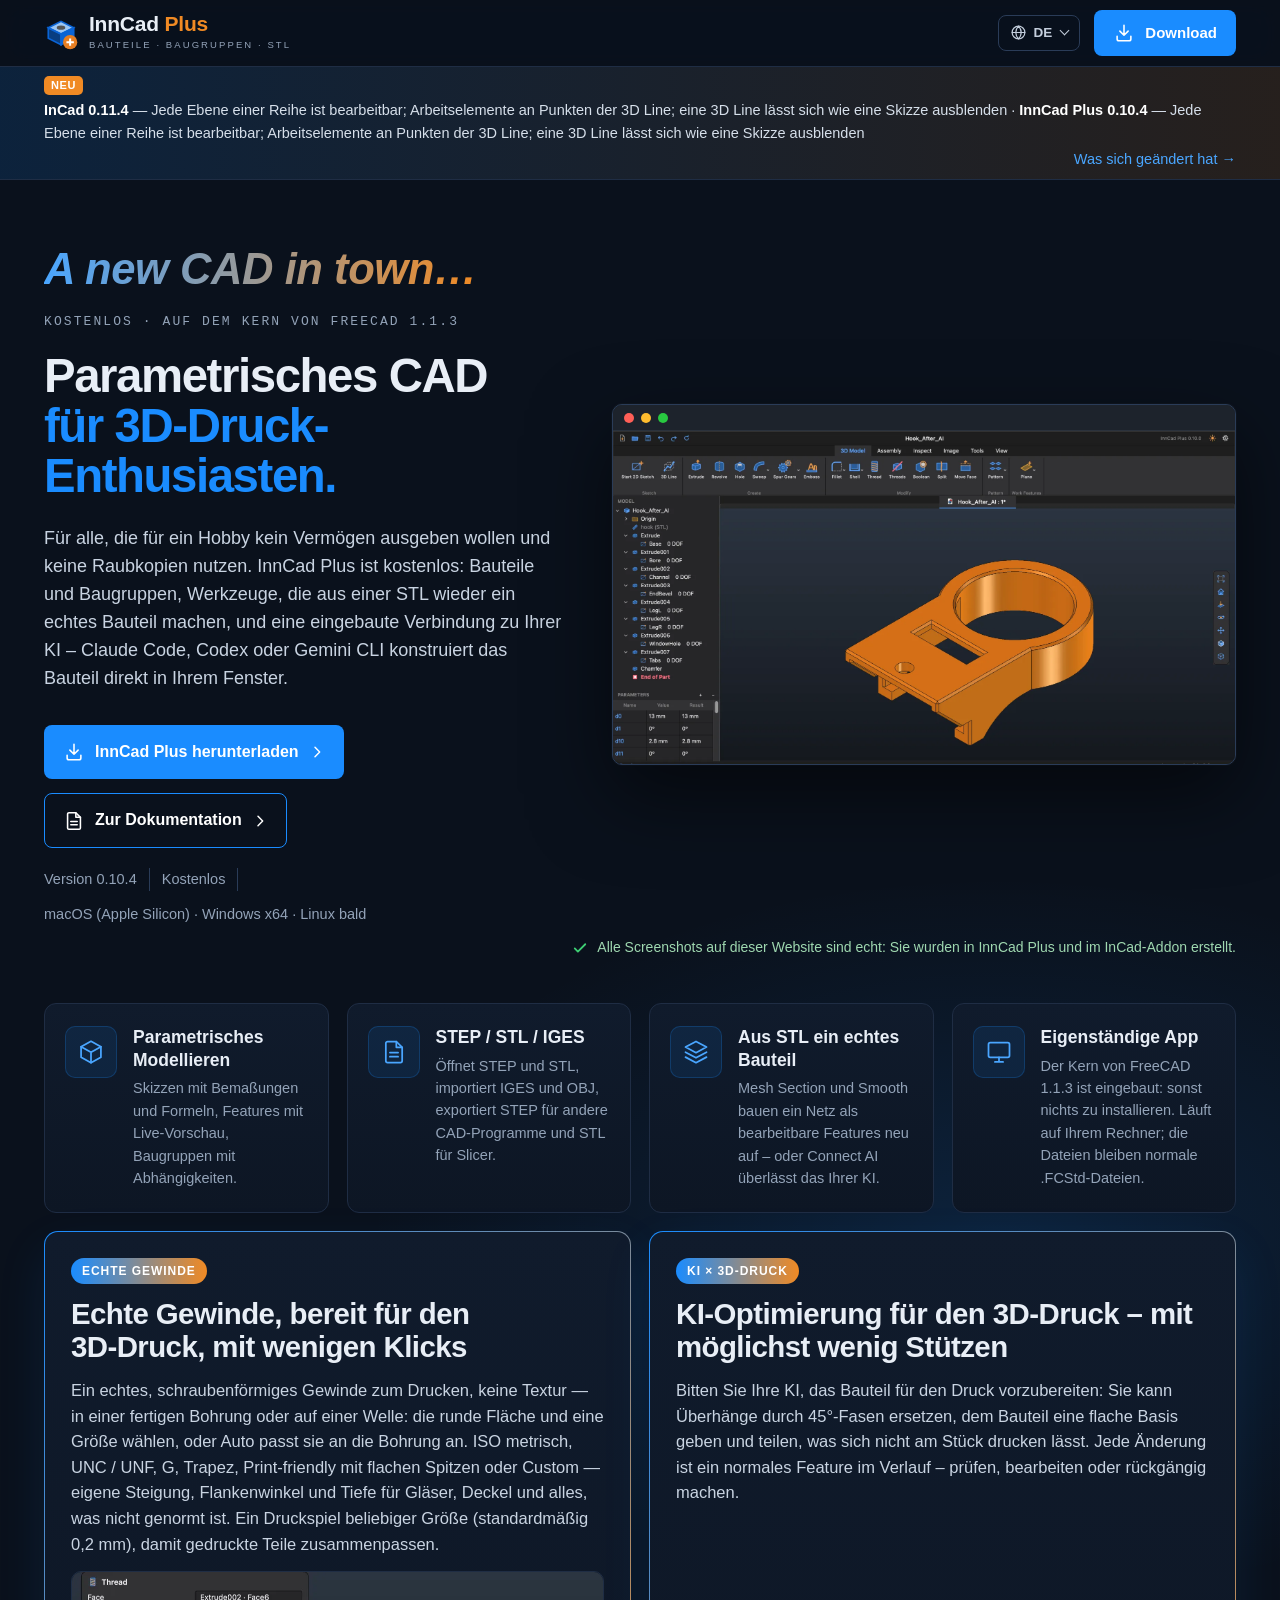
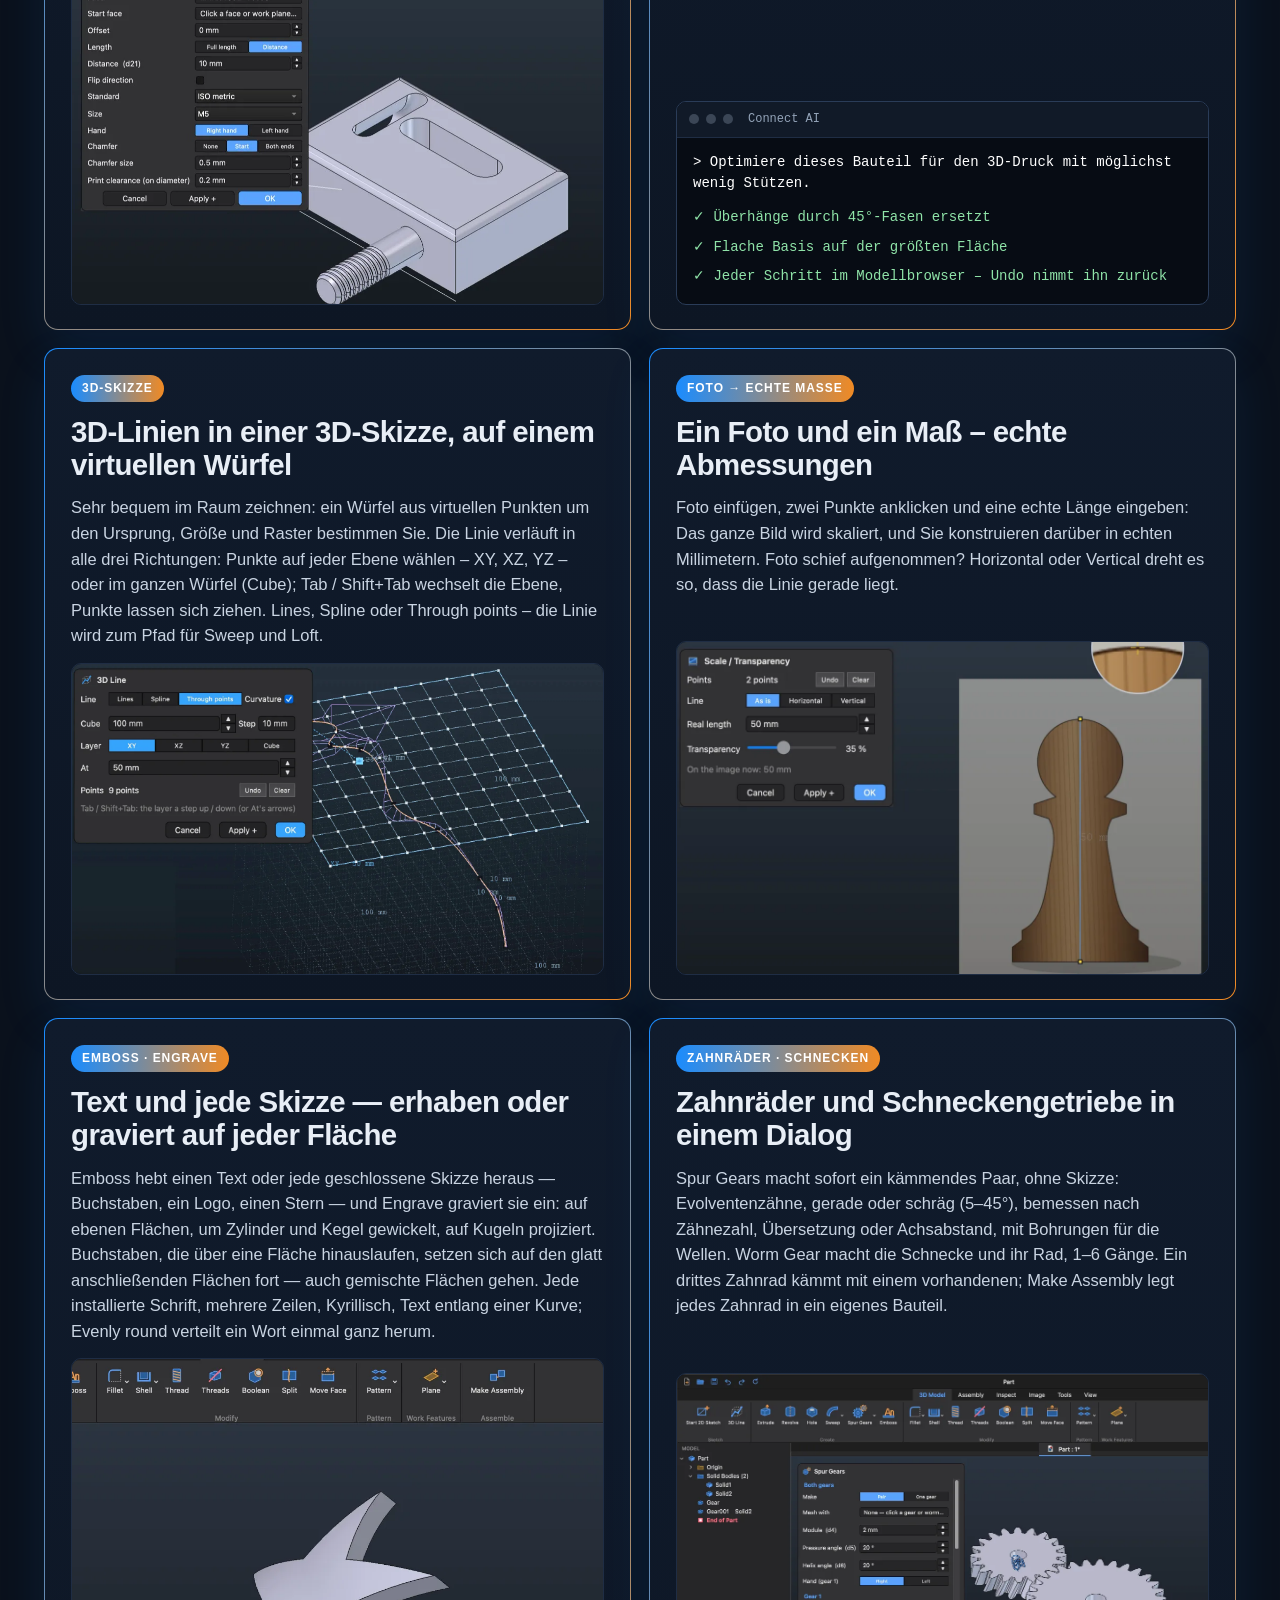
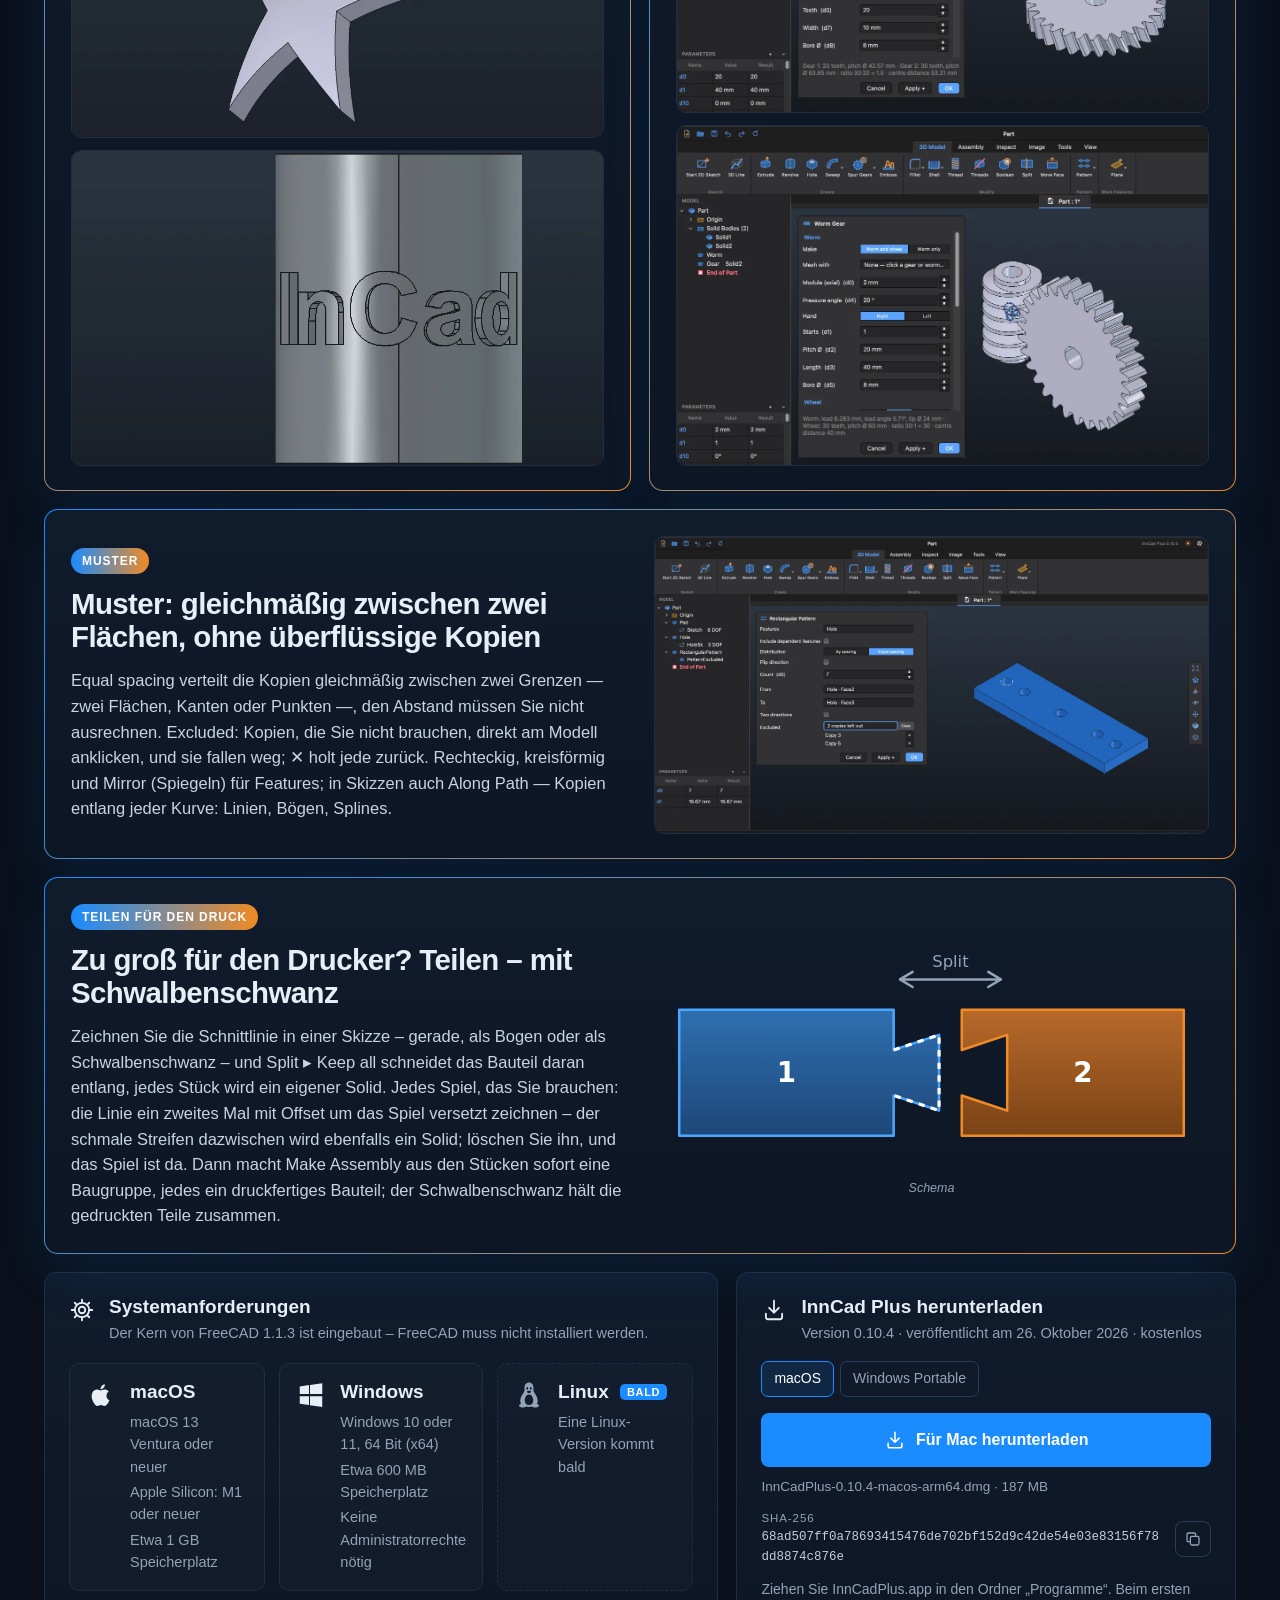
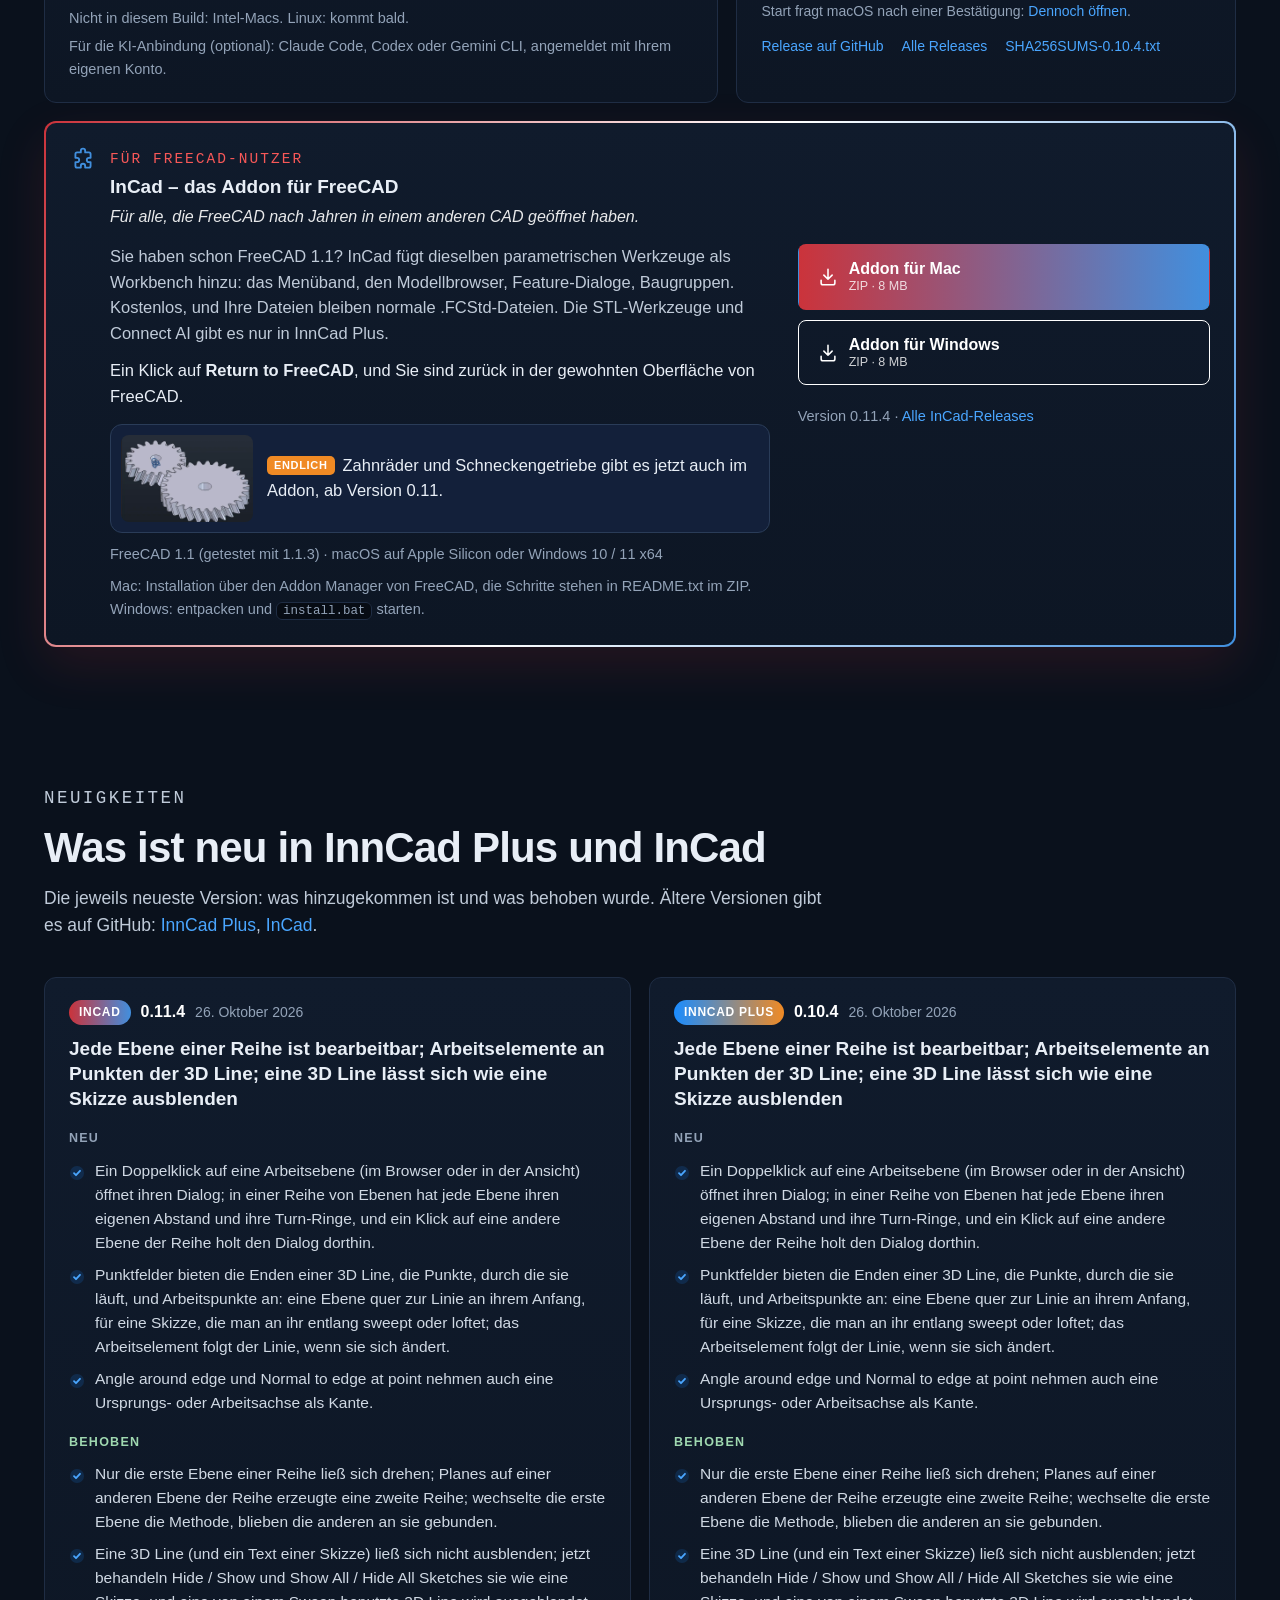
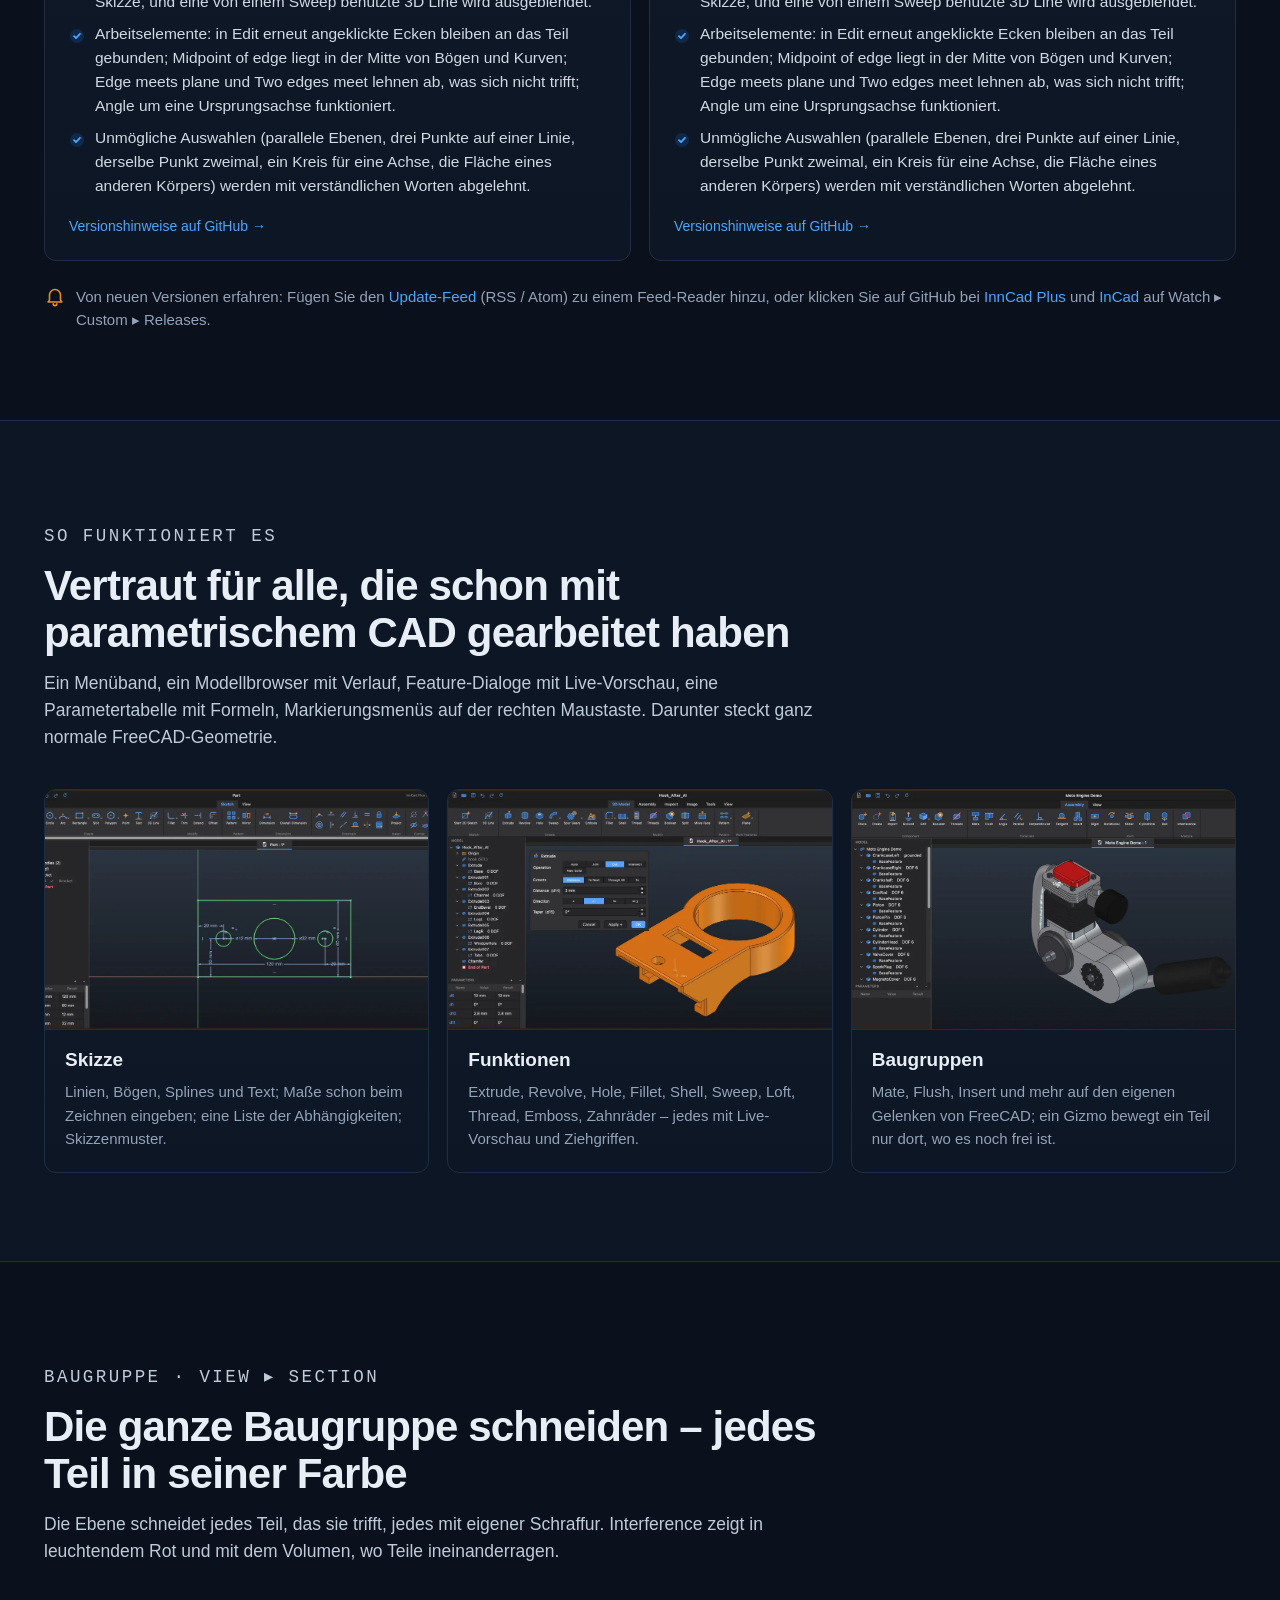
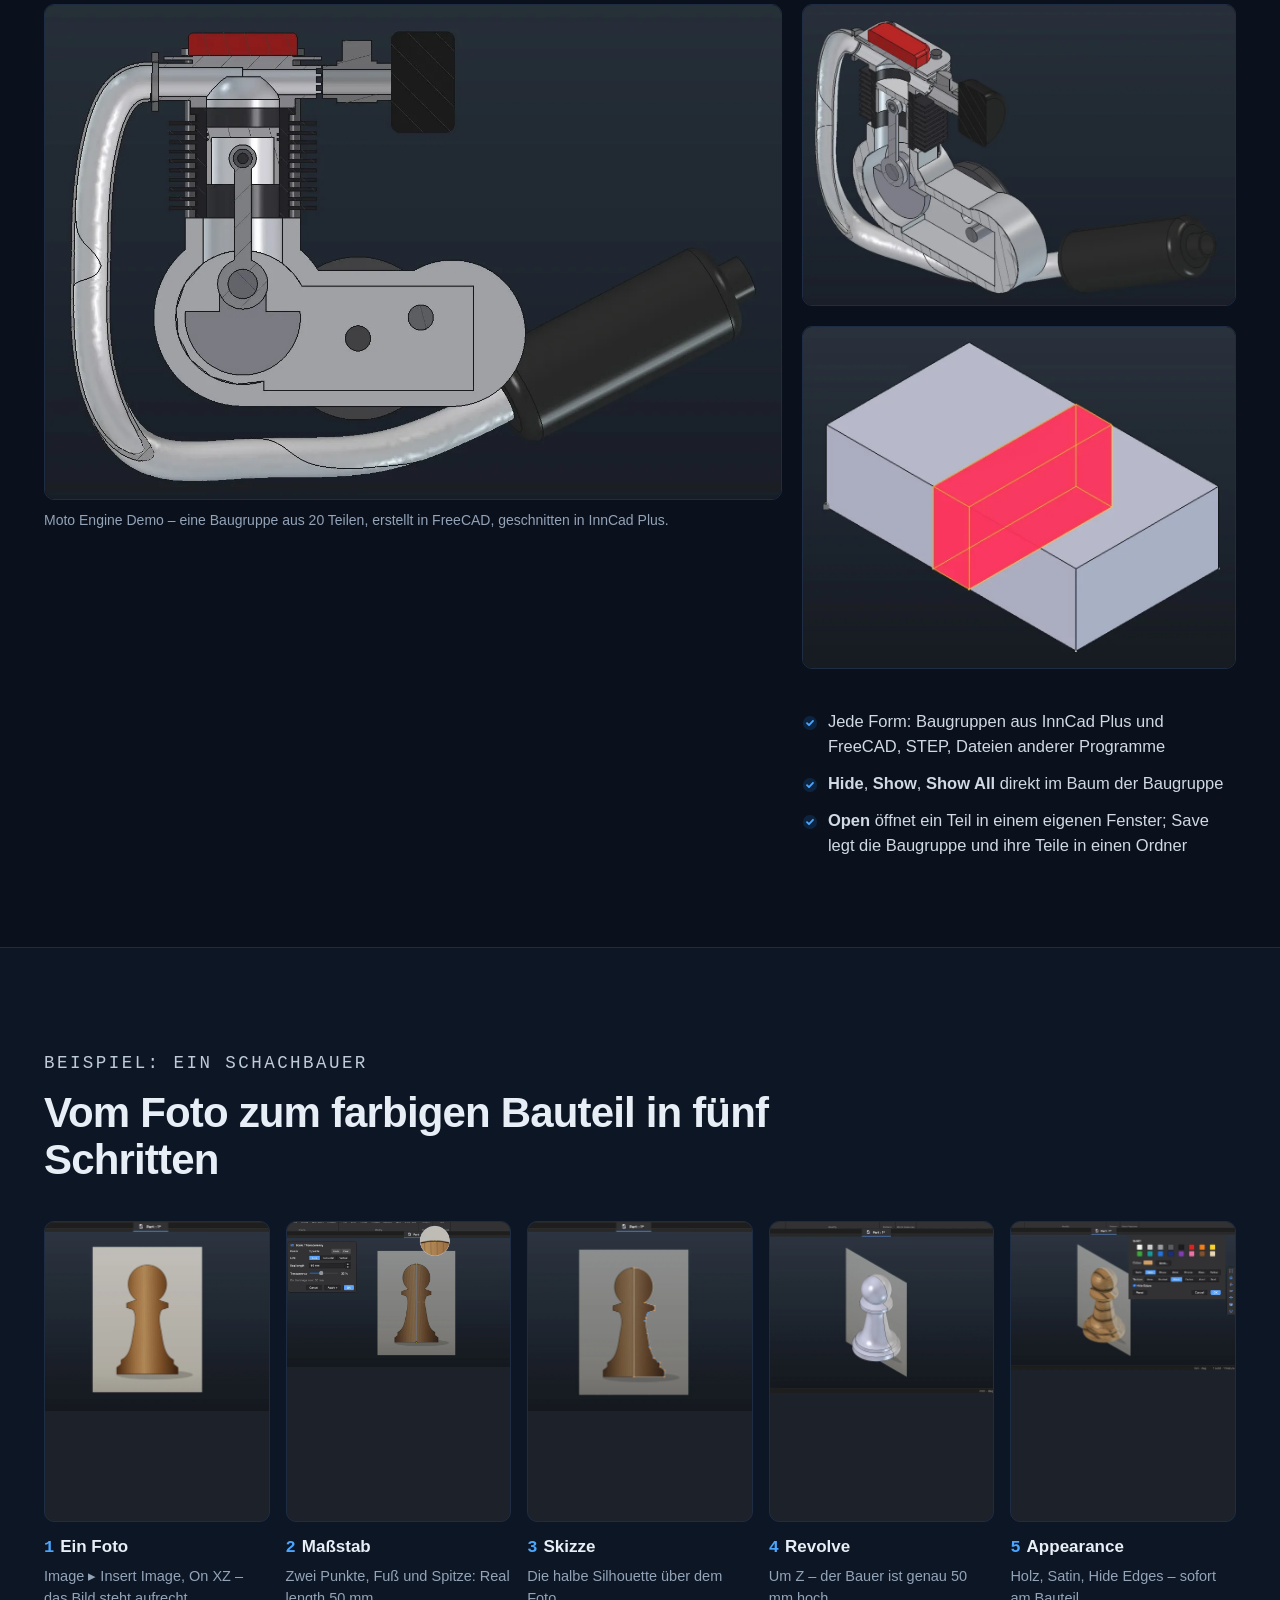
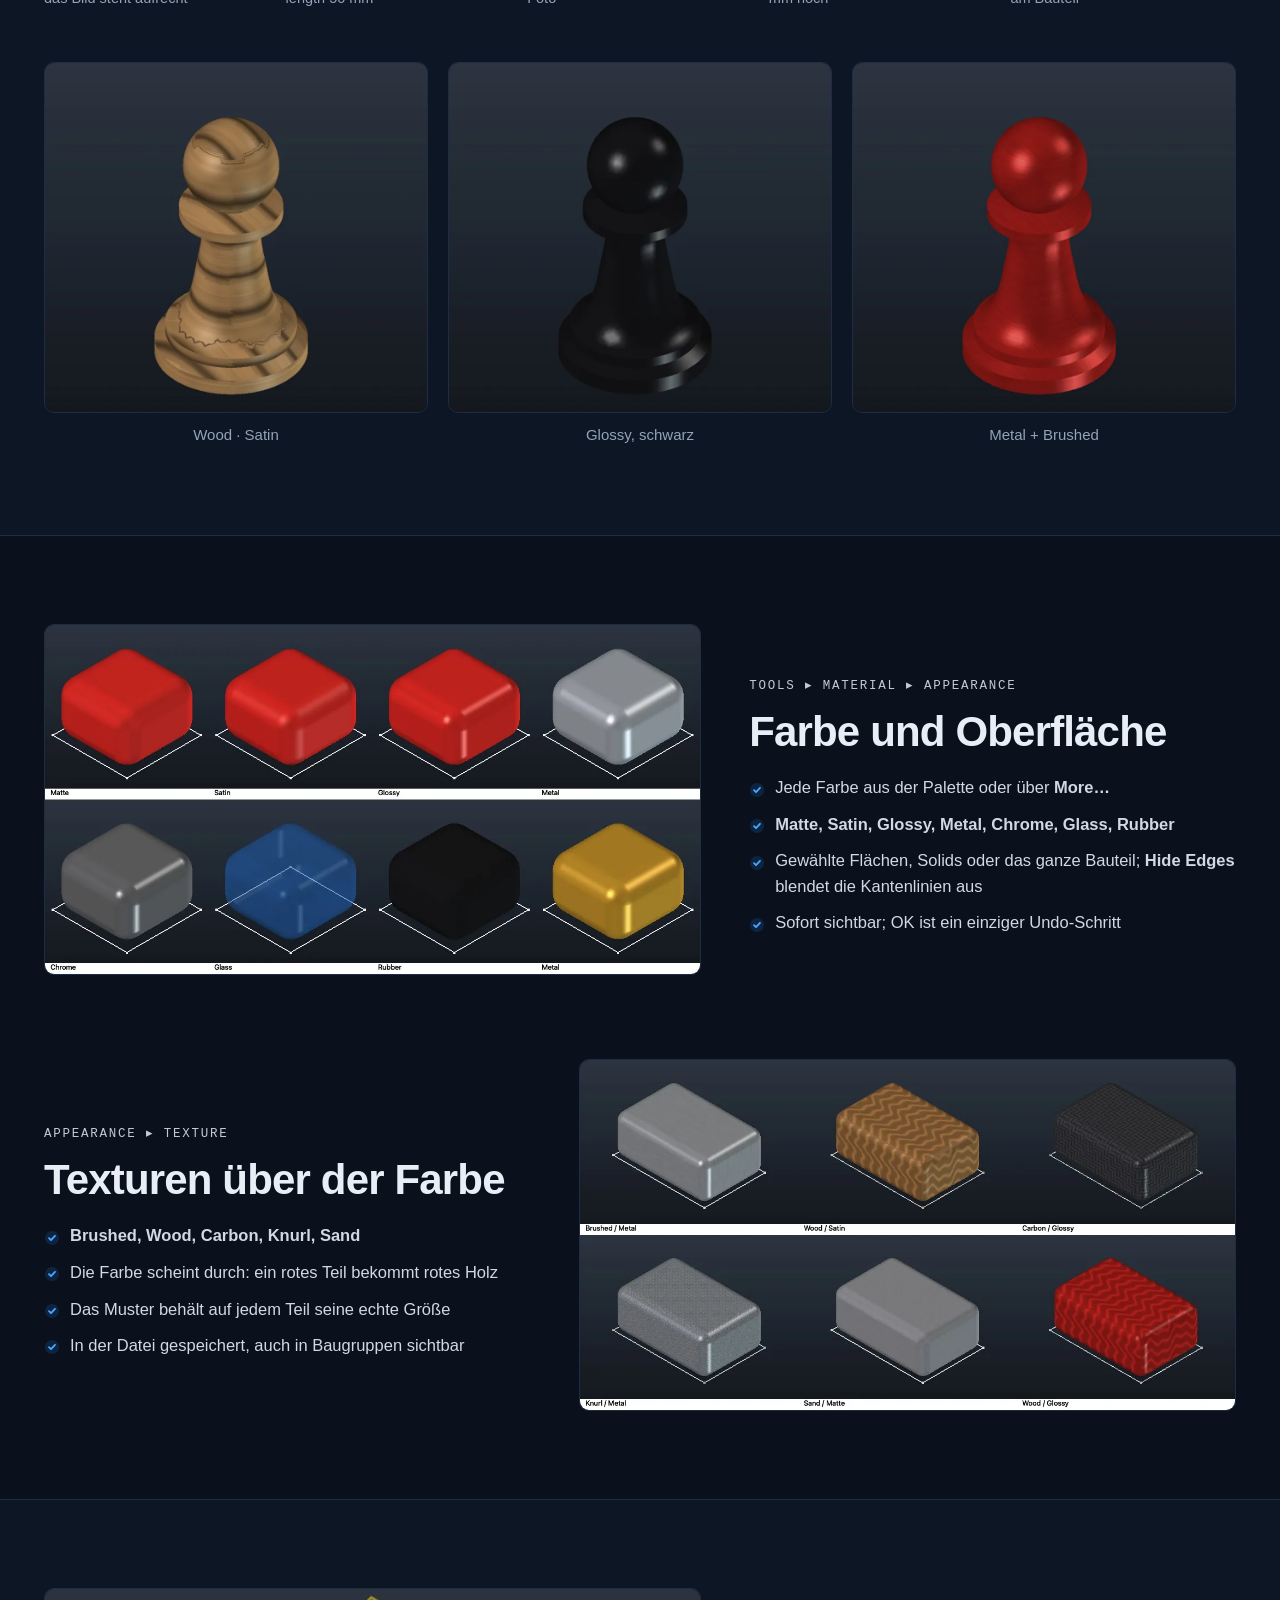
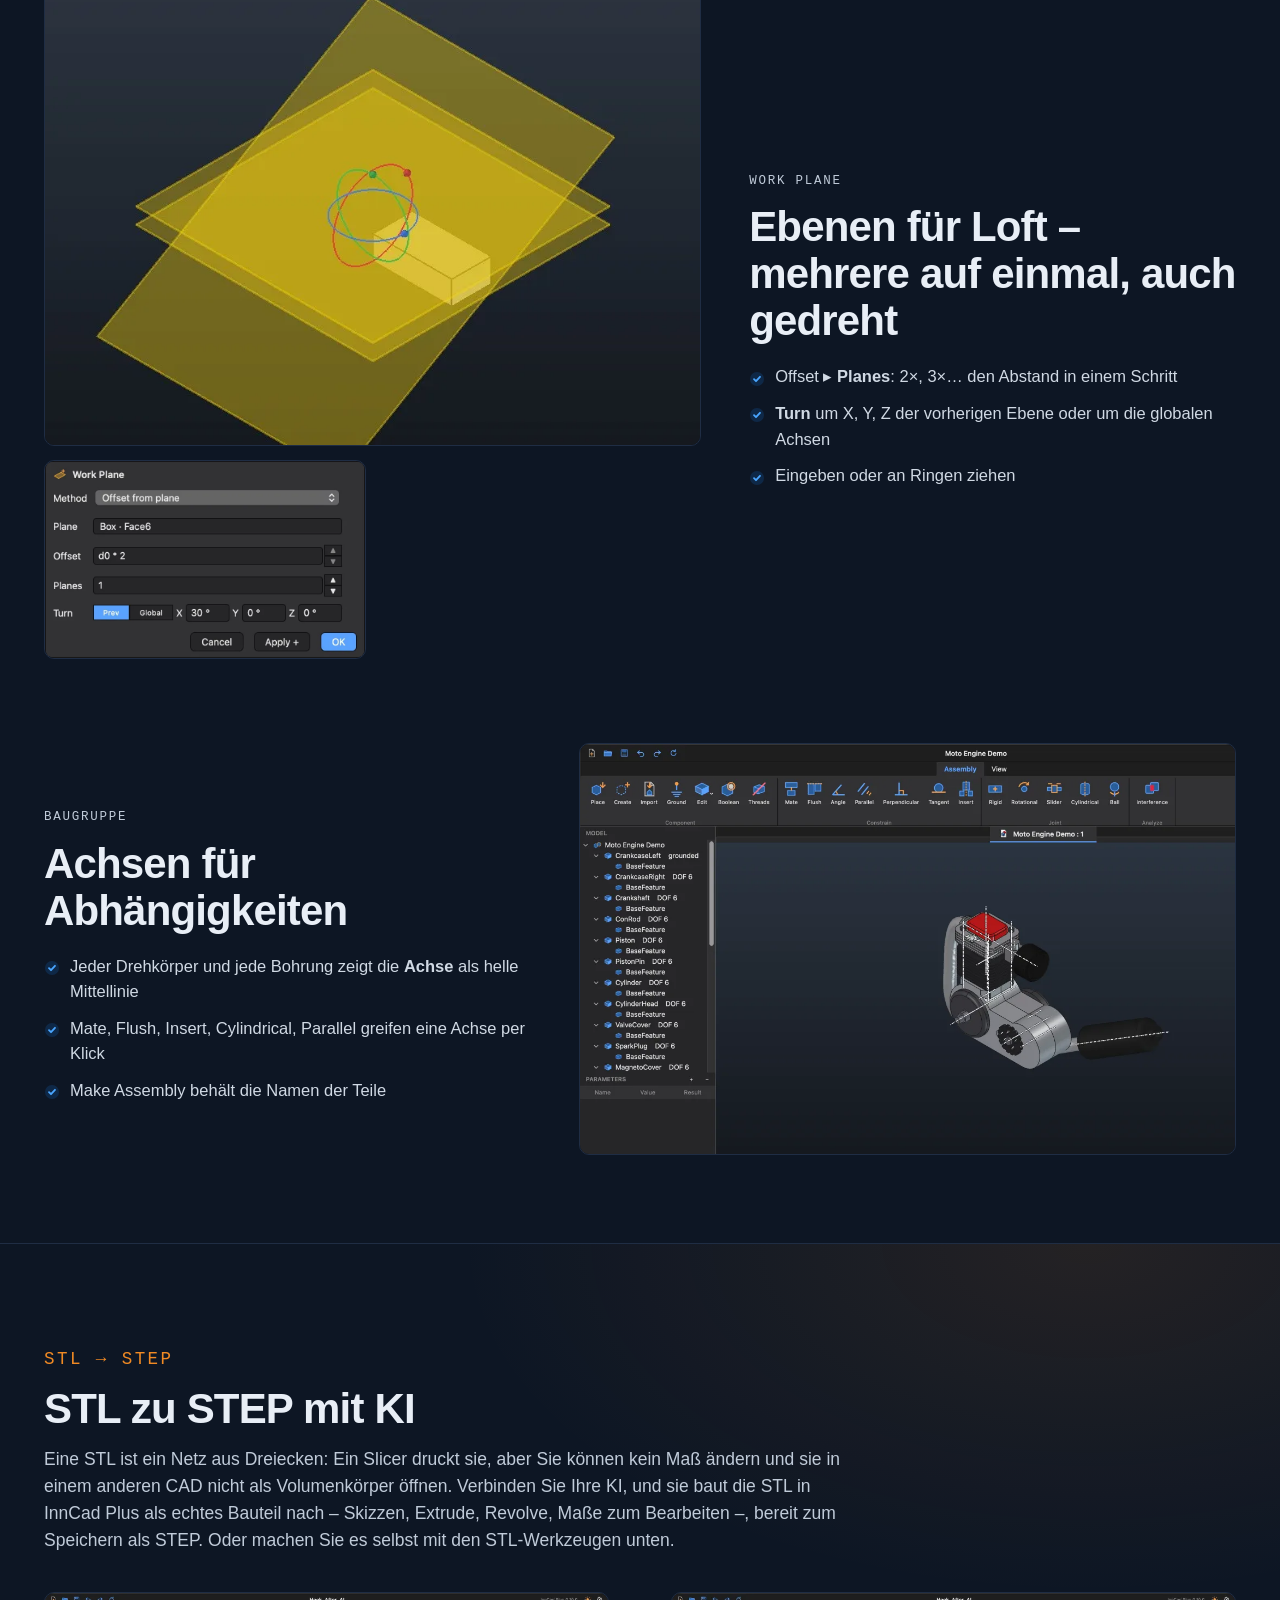
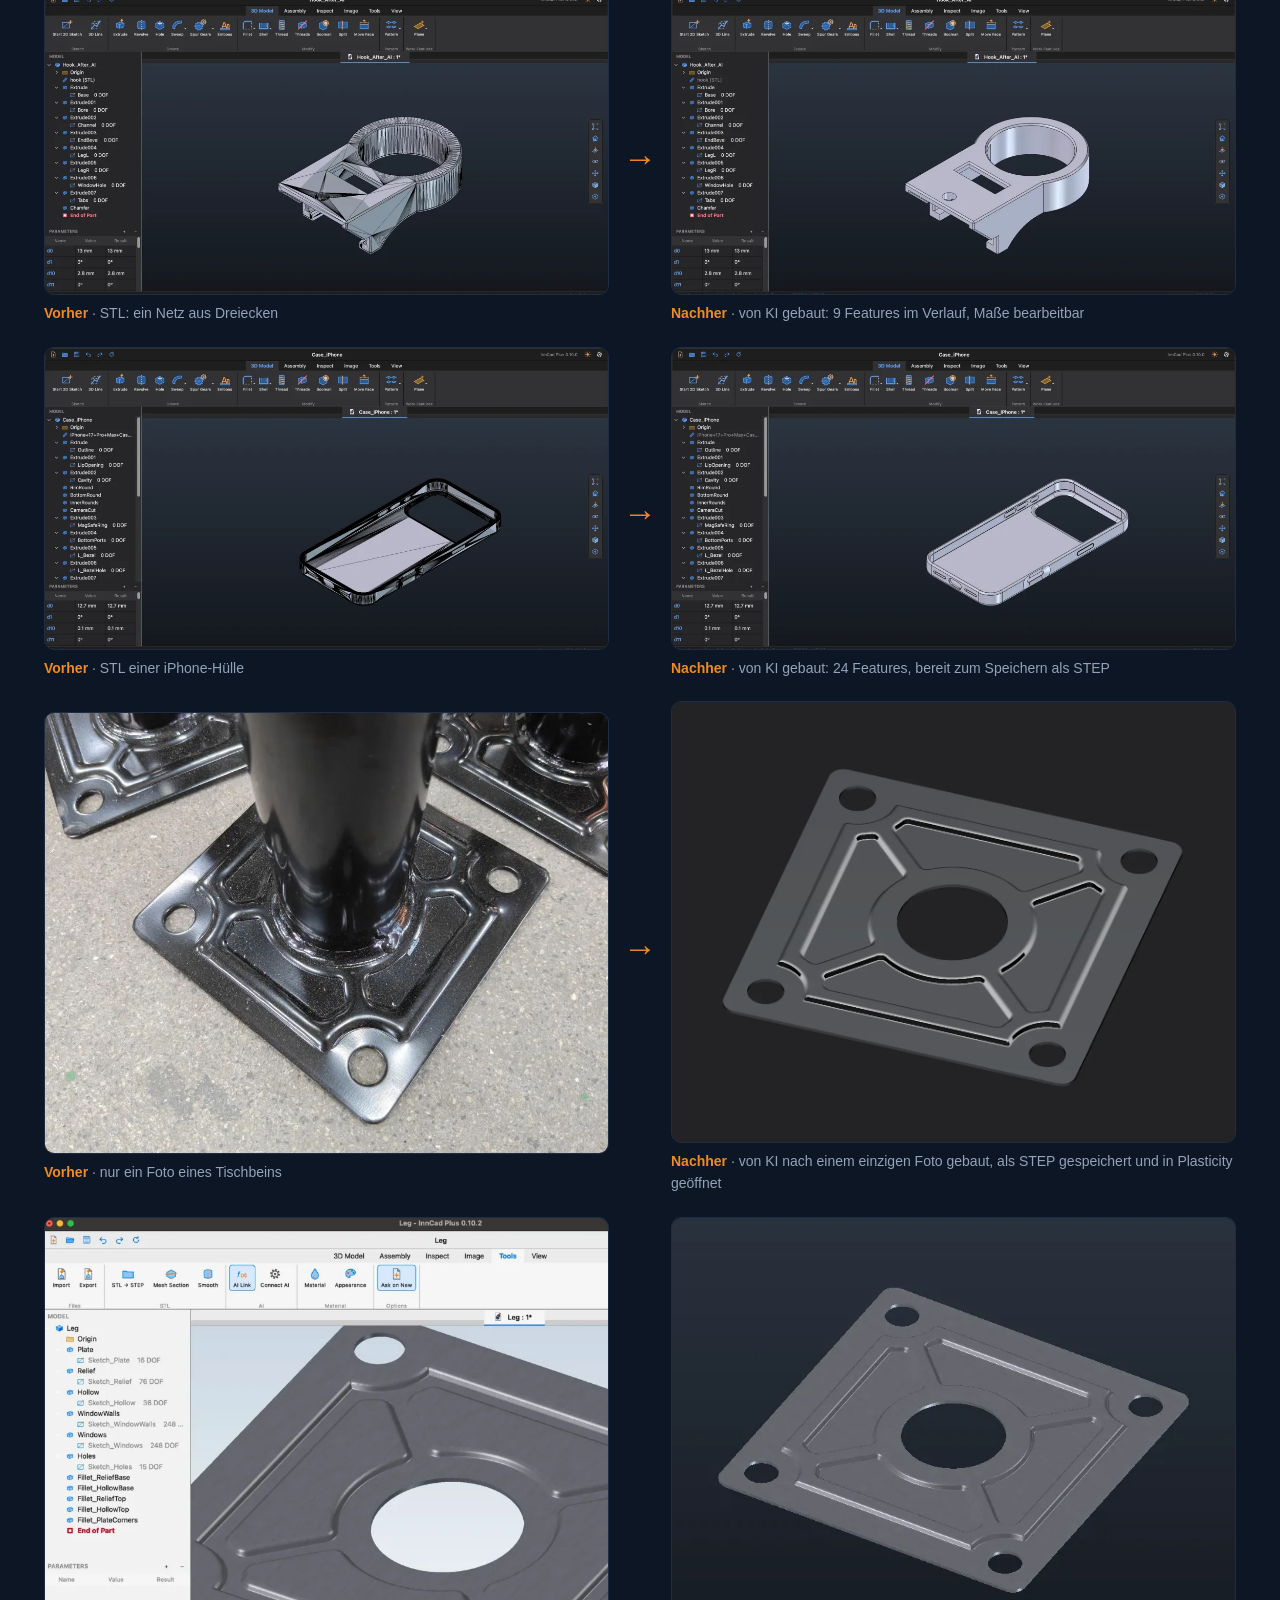
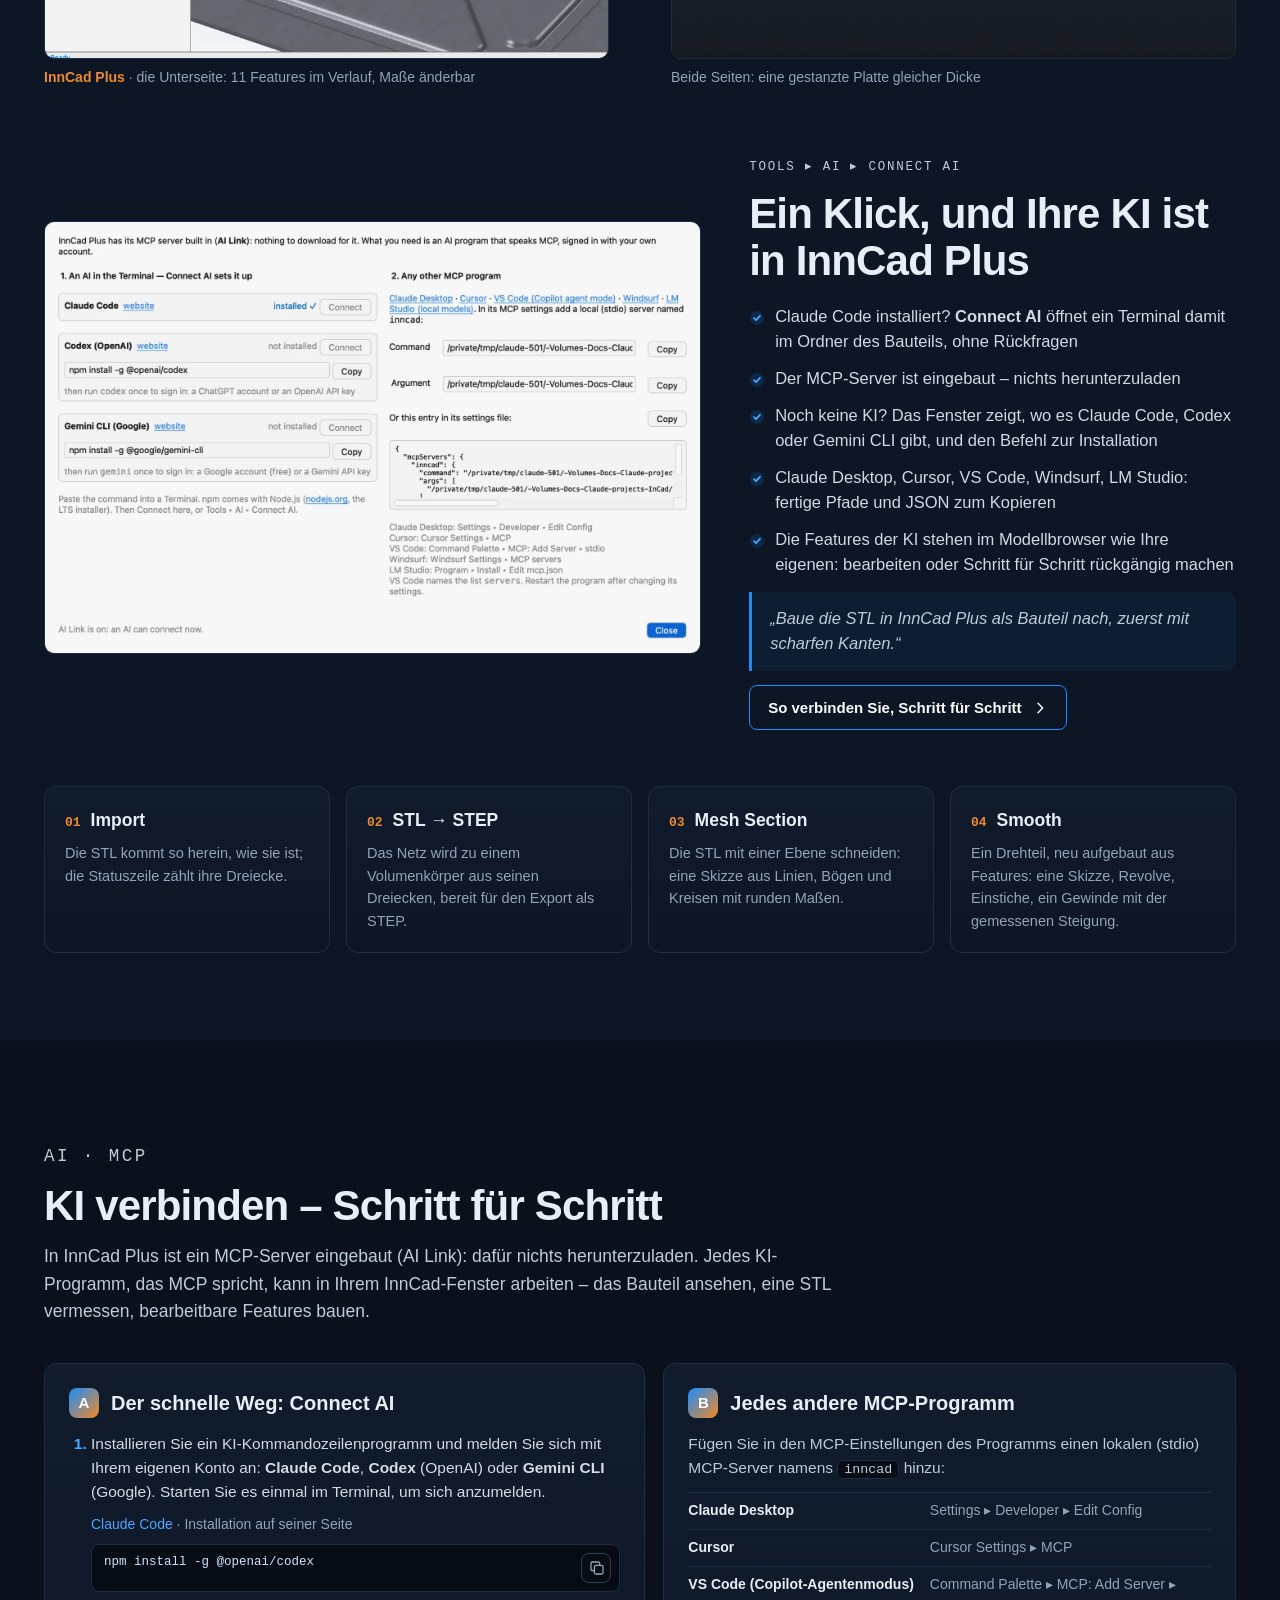
==== commit 7c3c9247: "InnCad Plus 0.10.4 and InCad 0.11.4: every plane of a row editable, work features on 3D Line points," ====
--- a/de/index.html
+++ b/de/index.html
@@ -42,7 +42,7 @@
     <a class="btn primary small" href="#download"><svg class="i" viewBox="0 0 24 24" aria-hidden="true"><path d="M12 3.5v11m0 0-4.5-4.5m4.5 4.5 4.5-4.5M4.5 15.5v3a2 2 0 0 0 2 2h11a2 2 0 0 0 2-2v-3"/></svg><span>Download</span></a>
   </div>
 </div></header>
-<div class="newsbar"><div class="wrap"><a href="#updates"><span class="tag-new">Neu</span><span class="what"><b>InCad 0.11.3</b> — Hide Edges funktioniert nach der Shaded-Taste · <b>InnCad Plus 0.10.3</b> — Hide Edges funktioniert nach der Shaded-Taste</span><span class="go">Was sich geändert hat →</span></a></div></div>
+<div class="newsbar"><div class="wrap"><a href="#updates"><span class="tag-new">Neu</span><span class="what"><b>InCad 0.11.4</b> — Jede Ebene einer Reihe ist bearbeitbar; Arbeitselemente an Punkten der 3D Line; eine 3D Line lässt sich wie eine Skizze ausblenden · <b>InnCad Plus 0.10.4</b> — Jede Ebene einer Reihe ist bearbeitbar; Arbeitselemente an Punkten der 3D Line; eine 3D Line lässt sich wie eine Skizze ausblenden</span><span class="go">Was sich geändert hat →</span></a></div></div>
 
 <main id="top">
 <div class="hero"><div class="wrap">
@@ -56,7 +56,7 @@
         <a class="btn primary" href="#download"><svg class="i" viewBox="0 0 24 24" aria-hidden="true"><path d="M12 3.5v11m0 0-4.5-4.5m4.5 4.5 4.5-4.5M4.5 15.5v3a2 2 0 0 0 2 2h11a2 2 0 0 0 2-2v-3"/></svg>InnCad Plus herunterladen<svg class="i chev" viewBox="0 0 24 24" aria-hidden="true"><path d="m9 5 7 7-7 7"/></svg></a>
         <a class="btn outline" href="#docs"><svg class="i" viewBox="0 0 24 24" aria-hidden="true"><path d="M14 3H6.5A1.5 1.5 0 0 0 5 4.5v15A1.5 1.5 0 0 0 6.5 21h11a1.5 1.5 0 0 0 1.5-1.5V8z"/><path d="M14 3v5h5M8.5 12.5h7M8.5 16h7"/></svg>Zur Dokumentation<svg class="i chev" viewBox="0 0 24 24" aria-hidden="true"><path d="m9 5 7 7-7 7"/></svg></a>
       </div>
-      <p class="meta"><span>Version 0.10.3</span><i></i><span>Kostenlos</span><i></i><span>macOS (Apple Silicon) · Windows x64 · Linux bald</span></p>
+      <p class="meta"><span>Version 0.10.4</span><i></i><span>Kostenlos</span><i></i><span>macOS (Apple Silicon) · Windows x64 · Linux bald</span></p>
     </div>
     <div class="window"><div class="bar"><i></i><i></i><i></i></div><div class=""><a class="zoom" href="../img/hero.webp?v=947d2b0a"><img src="../img/hero.webp?v=947d2b0a" alt="Das Fenster von InnCad Plus: Menüband, Modellbrowser, Parameter und ein Bauteil" width="1800" height="963" loading="lazy" decoding="async"></a></div></div>
   </div>
@@ -164,27 +164,27 @@
 
     <div class="box dlbox" id="download">
       <div class="boxhead"><svg class="i" viewBox="0 0 24 24" aria-hidden="true"><path d="M12 3.5v11m0 0-4.5-4.5m4.5 4.5 4.5-4.5M4.5 15.5v3a2 2 0 0 0 2 2h11a2 2 0 0 0 2-2v-3"/></svg><div><h3>InnCad Plus herunterladen</h3>
-        <p>Version 0.10.3 · veröffentlicht am 25. Oktober 2026 · kostenlos</p></div></div>
+        <p>Version 0.10.4 · veröffentlicht am 26. Oktober 2026 · kostenlos</p></div></div>
       <div class="tabs" role="tablist">
         <button type="button" role="tab" data-pf="pf-mac">macOS</button>
         <button type="button" role="tab" data-pf="pf-zip">Windows Portable</button>
       </div>
       <div class="pf" id="pf-mac"><h4>macOS</h4>
-        <a class="btn primary" href="https://github.com/Igr11/InnCadPlus-releases/releases/download/v0.10.3/InnCadPlus-0.10.3-macos-arm64.dmg"><svg class="i" viewBox="0 0 24 24" aria-hidden="true"><path d="M12 3.5v11m0 0-4.5-4.5m4.5 4.5 4.5-4.5M4.5 15.5v3a2 2 0 0 0 2 2h11a2 2 0 0 0 2-2v-3"/></svg>Für Mac herunterladen</a>
-        <p class="file">InnCadPlus-0.10.3-macos-arm64.dmg · 187 MB</p>
-        <div class="sha"><div><small>SHA-256</small><code>074e2baf7ba271a277352228bf47b6b92be47ff3b11262c34f2eec8d0008477f</code></div>
-          <button class="copy" type="button" data-copy="074e2baf7ba271a277352228bf47b6b92be47ff3b11262c34f2eec8d0008477f" data-ok="Kopiert" aria-label="SHA-256 kopieren"><svg class="i" viewBox="0 0 24 24" aria-hidden="true"><rect x="8.5" y="8.5" width="11.5" height="11.5" rx="2"/><path d="M15.5 8.5V5.5A1.5 1.5 0 0 0 14 4H5.5A1.5 1.5 0 0 0 4 5.5V14a1.5 1.5 0 0 0 1.5 1.5h3"/></svg></button></div>
+        <a class="btn primary" href="https://github.com/Igr11/InnCadPlus-releases/releases/download/v0.10.4/InnCadPlus-0.10.4-macos-arm64.dmg"><svg class="i" viewBox="0 0 24 24" aria-hidden="true"><path d="M12 3.5v11m0 0-4.5-4.5m4.5 4.5 4.5-4.5M4.5 15.5v3a2 2 0 0 0 2 2h11a2 2 0 0 0 2-2v-3"/></svg>Für Mac herunterladen</a>
+        <p class="file">InnCadPlus-0.10.4-macos-arm64.dmg · 187 MB</p>
+        <div class="sha"><div><small>SHA-256</small><code>68ad507ff0a78693415476de702bf152d9c42de54e03e83156f78dd8874c876e</code></div>
+          <button class="copy" type="button" data-copy="68ad507ff0a78693415476de702bf152d9c42de54e03e83156f78dd8874c876e" data-ok="Kopiert" aria-label="SHA-256 kopieren"><svg class="i" viewBox="0 0 24 24" aria-hidden="true"><rect x="8.5" y="8.5" width="11.5" height="11.5" rx="2"/><path d="M15.5 8.5V5.5A1.5 1.5 0 0 0 14 4H5.5A1.5 1.5 0 0 0 4 5.5V14a1.5 1.5 0 0 0 1.5 1.5h3"/></svg></button></div>
         <p class="note">Ziehen Sie InnCadPlus.app in den Ordner „Programme“. Beim ersten Start fragt macOS nach einer Bestätigung: <a href="#faq-mac">Dennoch öffnen</a>.</p></div>
       <div class="pf" id="pf-zip"><h4>Windows Portable</h4>
-        <a class="btn primary" href="https://github.com/Igr11/InnCadPlus-releases/releases/download/v0.10.3/InnCadPlus-0.10.3-windows-x64.zip"><svg class="i" viewBox="0 0 24 24" aria-hidden="true"><path d="M12 3.5v11m0 0-4.5-4.5m4.5 4.5 4.5-4.5M4.5 15.5v3a2 2 0 0 0 2 2h11a2 2 0 0 0 2-2v-3"/></svg>Windows Portable herunterladen</a>
-        <p class="file">InnCadPlus-0.10.3-windows-x64.zip · 188 MB</p>
-        <div class="sha"><div><small>SHA-256</small><code>f160d5c6c5fc1f1293723f7a4351be4a948dde303a606e09d6b2cf6a4618d14d</code></div>
-          <button class="copy" type="button" data-copy="f160d5c6c5fc1f1293723f7a4351be4a948dde303a606e09d6b2cf6a4618d14d" data-ok="Kopiert" aria-label="SHA-256 kopieren"><svg class="i" viewBox="0 0 24 24" aria-hidden="true"><rect x="8.5" y="8.5" width="11.5" height="11.5" rx="2"/><path d="M15.5 8.5V5.5A1.5 1.5 0 0 0 14 4H5.5A1.5 1.5 0 0 0 4 5.5V14a1.5 1.5 0 0 0 1.5 1.5h3"/></svg></button></div>
+        <a class="btn primary" href="https://github.com/Igr11/InnCadPlus-releases/releases/download/v0.10.4/InnCadPlus-0.10.4-windows-x64.zip"><svg class="i" viewBox="0 0 24 24" aria-hidden="true"><path d="M12 3.5v11m0 0-4.5-4.5m4.5 4.5 4.5-4.5M4.5 15.5v3a2 2 0 0 0 2 2h11a2 2 0 0 0 2-2v-3"/></svg>Windows Portable herunterladen</a>
+        <p class="file">InnCadPlus-0.10.4-windows-x64.zip · 188 MB</p>
+        <div class="sha"><div><small>SHA-256</small><code>f5399509053990772e35dd4967313e52fdbcf8cd2fe3569547a1acb125a92bc1</code></div>
+          <button class="copy" type="button" data-copy="f5399509053990772e35dd4967313e52fdbcf8cd2fe3569547a1acb125a92bc1" data-ok="Kopiert" aria-label="SHA-256 kopieren"><svg class="i" viewBox="0 0 24 24" aria-hidden="true"><rect x="8.5" y="8.5" width="11.5" height="11.5" rx="2"/><path d="M15.5 8.5V5.5A1.5 1.5 0 0 0 14 4H5.5A1.5 1.5 0 0 0 4 5.5V14a1.5 1.5 0 0 0 1.5 1.5h3"/></svg></button></div>
         <p class="note"><b>Keine Installation nötig. Entpacken und loslegen.</b> Einen kurzen Pfad nur mit lateinischen Buchstaben wählen, dann <code>InnCadPlus.exe</code> starten.</p></div>
       <div class="links">
-        <a href="https://github.com/Igr11/InnCadPlus-releases/releases/tag/v0.10.3">Release auf GitHub</a>
+        <a href="https://github.com/Igr11/InnCadPlus-releases/releases/tag/v0.10.4">Release auf GitHub</a>
         <a href="https://github.com/Igr11/InnCadPlus-releases/releases">Alle Releases</a>
-        <a href="https://github.com/Igr11/InnCadPlus-releases/releases/download/v0.10.3/SHA256SUMS-0.10.3.txt">SHA256SUMS-0.10.3.txt</a>
+        <a href="https://github.com/Igr11/InnCadPlus-releases/releases/download/v0.10.4/SHA256SUMS-0.10.4.txt">SHA256SUMS-0.10.4.txt</a>
       </div>
     </div>
   </div>
@@ -202,9 +202,9 @@
         <p class="note">Mac: Installation über den Addon Manager von FreeCAD, die Schritte stehen in README.txt im ZIP. Windows: entpacken und <code>install.bat</code> starten.</p>
       </div>
       <div class="addon-dl">
-        <a class="btn primary" href="https://github.com/Igr11/InCad/releases/download/v0.11.3/InCad-0.11.3-2026-10-25-ac9c1b2-macOS-arm64.zip"><svg class="i" viewBox="0 0 24 24" aria-hidden="true"><path d="M12 3.5v11m0 0-4.5-4.5m4.5 4.5 4.5-4.5M4.5 15.5v3a2 2 0 0 0 2 2h11a2 2 0 0 0 2-2v-3"/></svg><span>Addon für Mac<small>ZIP · 8 MB</small></span></a>
-        <a class="btn outline" href="https://github.com/Igr11/InCad/releases/download/v0.11.3/InCad-0.11.3-2026-10-25-ac9c1b2-Windows-x64.zip"><svg class="i" viewBox="0 0 24 24" aria-hidden="true"><path d="M12 3.5v11m0 0-4.5-4.5m4.5 4.5 4.5-4.5M4.5 15.5v3a2 2 0 0 0 2 2h11a2 2 0 0 0 2-2v-3"/></svg><span>Addon für Windows<small>ZIP · 8 MB</small></span></a>
-        <p class="note">Version 0.11.3 · <a href="https://github.com/Igr11/InCad/releases">Alle InCad-Releases</a></p>
+        <a class="btn primary" href="https://github.com/Igr11/InCad/releases/download/v0.11.4/InCad-0.11.4-2026-10-26-3251cea-macOS-arm64.zip"><svg class="i" viewBox="0 0 24 24" aria-hidden="true"><path d="M12 3.5v11m0 0-4.5-4.5m4.5 4.5 4.5-4.5M4.5 15.5v3a2 2 0 0 0 2 2h11a2 2 0 0 0 2-2v-3"/></svg><span>Addon für Mac<small>ZIP · 8 MB</small></span></a>
+        <a class="btn outline" href="https://github.com/Igr11/InCad/releases/download/v0.11.4/InCad-0.11.4-2026-10-26-3251cea-Windows-x64.zip"><svg class="i" viewBox="0 0 24 24" aria-hidden="true"><path d="M12 3.5v11m0 0-4.5-4.5m4.5 4.5 4.5-4.5M4.5 15.5v3a2 2 0 0 0 2 2h11a2 2 0 0 0 2-2v-3"/></svg><span>Addon für Windows<small>ZIP · 8 MB</small></span></a>
+        <p class="note">Version 0.11.4 · <a href="https://github.com/Igr11/InCad/releases">Alle InCad-Releases</a></p>
       </div>
     </div>
   </div>
@@ -216,13 +216,13 @@
     <h2>Was ist neu in InnCad Plus und InCad</h2>
     <p>Die jeweils neueste Version: was hinzugekommen ist und was behoben wurde. Ältere Versionen gibt es auf GitHub: <a href="https://github.com/Igr11/InnCadPlus-releases/releases">InnCad Plus</a>, <a href="https://github.com/Igr11/InCad/releases">InCad</a>.</p>
   </div>
-  <div class="upd-grid"><article class="box upd" id="update-incad-0.11.3">
-      <p class="upd-head"><span class="prod incad">InCad</span><b>0.11.3</b><time datetime="2026-10-25">25. Oktober 2026</time></p>
-      <h3>Hide Edges funktioniert nach der Shaded-Taste</h3><h4 class="fixed">Behoben</h4><ul class="ticks"><li>Appearance ▸ Hide Edges wirkte nicht mehr, sobald die Shaded-Taste benutzt worden war: Shaded zeichnete die Kanten jedes Körpers, egal wie er eingestellt war. Jetzt wird jeder Körper so gezeigt, wie er eingestellt ist, und Hide Edges blendet die Kanten aus.</li></ul>
-      <a class="more" href="https://github.com/Igr11/InCad/releases/tag/v0.11.3">Versionshinweise auf GitHub →</a></article><article class="box upd" id="update-plus-0.10.3">
-      <p class="upd-head"><span class="prod plus">InnCad Plus</span><b>0.10.3</b><time datetime="2026-10-25">25. Oktober 2026</time></p>
-      <h3>Hide Edges funktioniert nach der Shaded-Taste</h3><h4 class="fixed">Behoben</h4><ul class="ticks"><li>Appearance ▸ Hide Edges wirkte nicht mehr, sobald die Shaded-Taste benutzt worden war: Shaded zeichnete die Kanten jedes Körpers, egal wie er eingestellt war. Jetzt wird jeder Körper so gezeigt, wie er eingestellt ist, und Hide Edges blendet die Kanten aus.</li></ul>
-      <a class="more" href="https://github.com/Igr11/InnCadPlus-releases/releases/tag/v0.10.3">Versionshinweise auf GitHub →</a></article></div>
+  <div class="upd-grid"><article class="box upd" id="update-incad-0.11.4">
+      <p class="upd-head"><span class="prod incad">InCad</span><b>0.11.4</b><time datetime="2026-10-26">26. Oktober 2026</time></p>
+      <h3>Jede Ebene einer Reihe ist bearbeitbar; Arbeitselemente an Punkten der 3D Line; eine 3D Line lässt sich wie eine Skizze ausblenden</h3><h4 class="added">Neu</h4><ul class="ticks"><li>Ein Doppelklick auf eine Arbeitsebene (im Browser oder in der Ansicht) öffnet ihren Dialog; in einer Reihe von Ebenen hat jede Ebene ihren eigenen Abstand und ihre Turn-Ringe, und ein Klick auf eine andere Ebene der Reihe holt den Dialog dorthin.</li><li>Punktfelder bieten die Enden einer 3D Line, die Punkte, durch die sie läuft, und Arbeitspunkte an: eine Ebene quer zur Linie an ihrem Anfang, für eine Skizze, die man an ihr entlang sweept oder loftet; das Arbeitselement folgt der Linie, wenn sie sich ändert.</li><li>Angle around edge und Normal to edge at point nehmen auch eine Ursprungs- oder Arbeitsachse als Kante.</li></ul><h4 class="fixed">Behoben</h4><ul class="ticks"><li>Nur die erste Ebene einer Reihe ließ sich drehen; Planes auf einer anderen Ebene der Reihe erzeugte eine zweite Reihe; wechselte die erste Ebene die Methode, blieben die anderen an sie gebunden.</li><li>Eine 3D Line (und ein Text einer Skizze) ließ sich nicht ausblenden; jetzt behandeln Hide / Show und Show All / Hide All Sketches sie wie eine Skizze, und eine von einem Sweep benutzte 3D Line wird ausgeblendet.</li><li>Arbeitselemente: in Edit erneut angeklickte Ecken bleiben an das Teil gebunden; Midpoint of edge liegt in der Mitte von Bögen und Kurven; Edge meets plane und Two edges meet lehnen ab, was sich nicht trifft; Angle um eine Ursprungsachse funktioniert.</li><li>Unmögliche Auswahlen (parallele Ebenen, drei Punkte auf einer Linie, derselbe Punkt zweimal, ein Kreis für eine Achse, die Fläche eines anderen Körpers) werden mit verständlichen Worten abgelehnt.</li></ul>
+      <a class="more" href="https://github.com/Igr11/InCad/releases/tag/v0.11.4">Versionshinweise auf GitHub →</a></article><article class="box upd" id="update-plus-0.10.4">
+      <p class="upd-head"><span class="prod plus">InnCad Plus</span><b>0.10.4</b><time datetime="2026-10-26">26. Oktober 2026</time></p>
+      <h3>Jede Ebene einer Reihe ist bearbeitbar; Arbeitselemente an Punkten der 3D Line; eine 3D Line lässt sich wie eine Skizze ausblenden</h3><h4 class="added">Neu</h4><ul class="ticks"><li>Ein Doppelklick auf eine Arbeitsebene (im Browser oder in der Ansicht) öffnet ihren Dialog; in einer Reihe von Ebenen hat jede Ebene ihren eigenen Abstand und ihre Turn-Ringe, und ein Klick auf eine andere Ebene der Reihe holt den Dialog dorthin.</li><li>Punktfelder bieten die Enden einer 3D Line, die Punkte, durch die sie läuft, und Arbeitspunkte an: eine Ebene quer zur Linie an ihrem Anfang, für eine Skizze, die man an ihr entlang sweept oder loftet; das Arbeitselement folgt der Linie, wenn sie sich ändert.</li><li>Angle around edge und Normal to edge at point nehmen auch eine Ursprungs- oder Arbeitsachse als Kante.</li></ul><h4 class="fixed">Behoben</h4><ul class="ticks"><li>Nur die erste Ebene einer Reihe ließ sich drehen; Planes auf einer anderen Ebene der Reihe erzeugte eine zweite Reihe; wechselte die erste Ebene die Methode, blieben die anderen an sie gebunden.</li><li>Eine 3D Line (und ein Text einer Skizze) ließ sich nicht ausblenden; jetzt behandeln Hide / Show und Show All / Hide All Sketches sie wie eine Skizze, und eine von einem Sweep benutzte 3D Line wird ausgeblendet.</li><li>Arbeitselemente: in Edit erneut angeklickte Ecken bleiben an das Teil gebunden; Midpoint of edge liegt in der Mitte von Bögen und Kurven; Edge meets plane und Two edges meet lehnen ab, was sich nicht trifft; Angle um eine Ursprungsachse funktioniert.</li><li>Unmögliche Auswahlen (parallele Ebenen, drei Punkte auf einer Linie, derselbe Punkt zweimal, ein Kreis für eine Achse, die Fläche eines anderen Körpers) werden mit verständlichen Worten abgelehnt.</li></ul>
+      <a class="more" href="https://github.com/Igr11/InnCadPlus-releases/releases/tag/v0.10.4">Versionshinweise auf GitHub →</a></article></div>
   <p class="follow"><svg class="i" viewBox="0 0 24 24" aria-hidden="true"><path d="M6 16.5V11a6 6 0 0 1 12 0v5.5l1.5 2h-15z"/><path d="M10 20.5a2 2 0 0 0 4 0"/></svg><span>Von neuen Versionen erfahren: Fügen Sie den <a href="updates.xml">Update-Feed</a> (RSS / Atom) zu einem Feed-Reader hinzu, oder klicken Sie auf GitHub bei <a href="https://github.com/Igr11/InnCadPlus-releases">InnCad Plus</a> und <a href="https://github.com/Igr11/InCad">InCad</a> auf Watch ▸ Custom ▸ Releases.</span></p>
 </div></section>
 
@@ -546,10 +546,10 @@
         <div class="guide"><div class="shot"><a class="zoom" href="../img/g_quick.webp?v=29779fe4"><img src="../img/g_quick.webp?v=29779fe4" alt="Schnellstart" width="480" height="270" loading="lazy" decoding="async"></a></div><div><h3><svg class="i" viewBox="0 0 24 24" aria-hidden="true"><path d="M3 5.5c3-1.3 6-1.3 9 .5 3-1.8 6-1.8 9-.5v13c-3-1.3-6-1.3-9 .5-3-1.8-6-1.8-9-.5z"/><path d="M12 6v13"/></svg>Schnellstart</h3><p>Installation, Fenster, Maus und Ihr erstes Bauteil — zwei Seiten.</p>
         <div class="links"><a href="../files/InnCadPlus-quickstart_de.pdf">Deutsch <small>PDF · 170 KB</small></a><a href="../files/InnCadPlus-quickstart_en.pdf">English <small>PDF · 167 KB</small></a><a href="../files/InnCadPlus-quickstart_ru.pdf">Русский <small>PDF · 189 KB</small></a><a href="../files/InnCadPlus-quickstart_zh.pdf">中文 <small>PDF · 306 KB</small></a><a href="../files/InnCadPlus-quickstart_hi.pdf">हिन्दी <small>PDF · 210 KB</small></a></div></div></div>
         <div class="guide"><div class="shot"><a class="zoom" href="../img/g_manual.webp?v=07d80746"><img src="../img/g_manual.webp?v=07d80746" alt="Handbuch (Mac)" width="480" height="270" loading="lazy" decoding="async"></a></div><div><h3><svg class="i" viewBox="0 0 24 24" aria-hidden="true"><path d="M14 3H6.5A1.5 1.5 0 0 0 5 4.5v15A1.5 1.5 0 0 0 6.5 21h11a1.5 1.5 0 0 0 1.5-1.5V8z"/><path d="M14 3v5h5M8.5 12.5h7M8.5 16h7"/></svg>Handbuch (Mac)</h3><p>Jedes Werkzeug Schritt für Schritt, mit dem Kapitel über STL und KI.</p>
-        <div class="links"><a href="../files/InnCadPlus-manual.pdf">English <small>PDF · 379 KB</small></a><a href="../files/InnCadPlus-manual_ru.pdf">Русский <small>PDF · 735 KB</small></a></div></div></div>
+        <div class="links"><a href="../files/InnCadPlus-manual.pdf">English <small>PDF · 381 KB</small></a><a href="../files/InnCadPlus-manual_ru.pdf">Русский <small>PDF · 740 KB</small></a></div></div></div>
         <div class="guide"><div class="shot"><a class="zoom" href="../img/g_windows.webp?v=f2e2d20e"><img src="../img/g_windows.webp?v=f2e2d20e" alt="Handbuch (Windows)" width="480" height="270" loading="lazy" decoding="async"></a></div><div><h3><svg class="i" viewBox="0 0 24 24" aria-hidden="true"><rect x="3" y="4" width="18" height="12.5" rx="1.5"/><path d="M8.5 20.5h7M12 16.5v4"/></svg>Handbuch (Windows)</h3><p>Dasselbe Handbuch mit Tasten, Pfaden und Installation für Windows.</p>
-        <div class="links"><a href="../files/InnCadPlus-manual-windows.pdf">English <small>PDF · 383 KB</small></a><a href="../files/InnCadPlus-manual-windows_ru.pdf">Русский <small>PDF · 740 KB</small></a></div></div></div>
-        <div class="guide"><div class="shot"><a class="zoom" href="../img/g_news.webp?v=c67c613e"><img src="../img/g_news.webp?v=c67c613e" alt="Neuerungen" width="480" height="256" loading="lazy" decoding="async"></a></div><div><h3><svg class="i" viewBox="0 0 24 24" aria-hidden="true"><path d="m12 3 9 4.8-9 4.8-9-4.8z"/><path d="m3 12.2 9 4.8 9-4.8M3 16.4l9 4.8 9-4.8"/></svg>Neuerungen</h3><p>Folien zu dem, was in 0.10.3 und davor hinzukam.</p>
+        <div class="links"><a href="../files/InnCadPlus-manual-windows.pdf">English <small>PDF · 384 KB</small></a><a href="../files/InnCadPlus-manual-windows_ru.pdf">Русский <small>PDF · 745 KB</small></a></div></div></div>
+        <div class="guide"><div class="shot"><a class="zoom" href="../img/g_news.webp?v=c67c613e"><img src="../img/g_news.webp?v=c67c613e" alt="Neuerungen" width="480" height="256" loading="lazy" decoding="async"></a></div><div><h3><svg class="i" viewBox="0 0 24 24" aria-hidden="true"><path d="m12 3 9 4.8-9 4.8-9-4.8z"/><path d="m3 12.2 9 4.8 9-4.8M3 16.4l9 4.8 9-4.8"/></svg>Neuerungen</h3><p>Folien zu dem, was in 0.10.4 und davor hinzukam.</p>
         <div class="links"><a href="../files/InnCadPlus-whats-new_de.pdf">Deutsch <small>PDF · 2 MB</small></a><a href="../files/InnCadPlus-whats-new_en.pdf">English <small>PDF · 2 MB</small></a><a href="../files/InnCadPlus-whats-new_ru.pdf">Русский <small>PDF · 3 MB</small></a><a href="../files/InnCadPlus-whats-new_zh.pdf">中文 <small>PDF · 2 MB</small></a><a href="../files/InnCadPlus-whats-new_hi.pdf">हिन्दी <small>PDF · 2 MB</small></a></div></div></div>
       </div>
     </div>
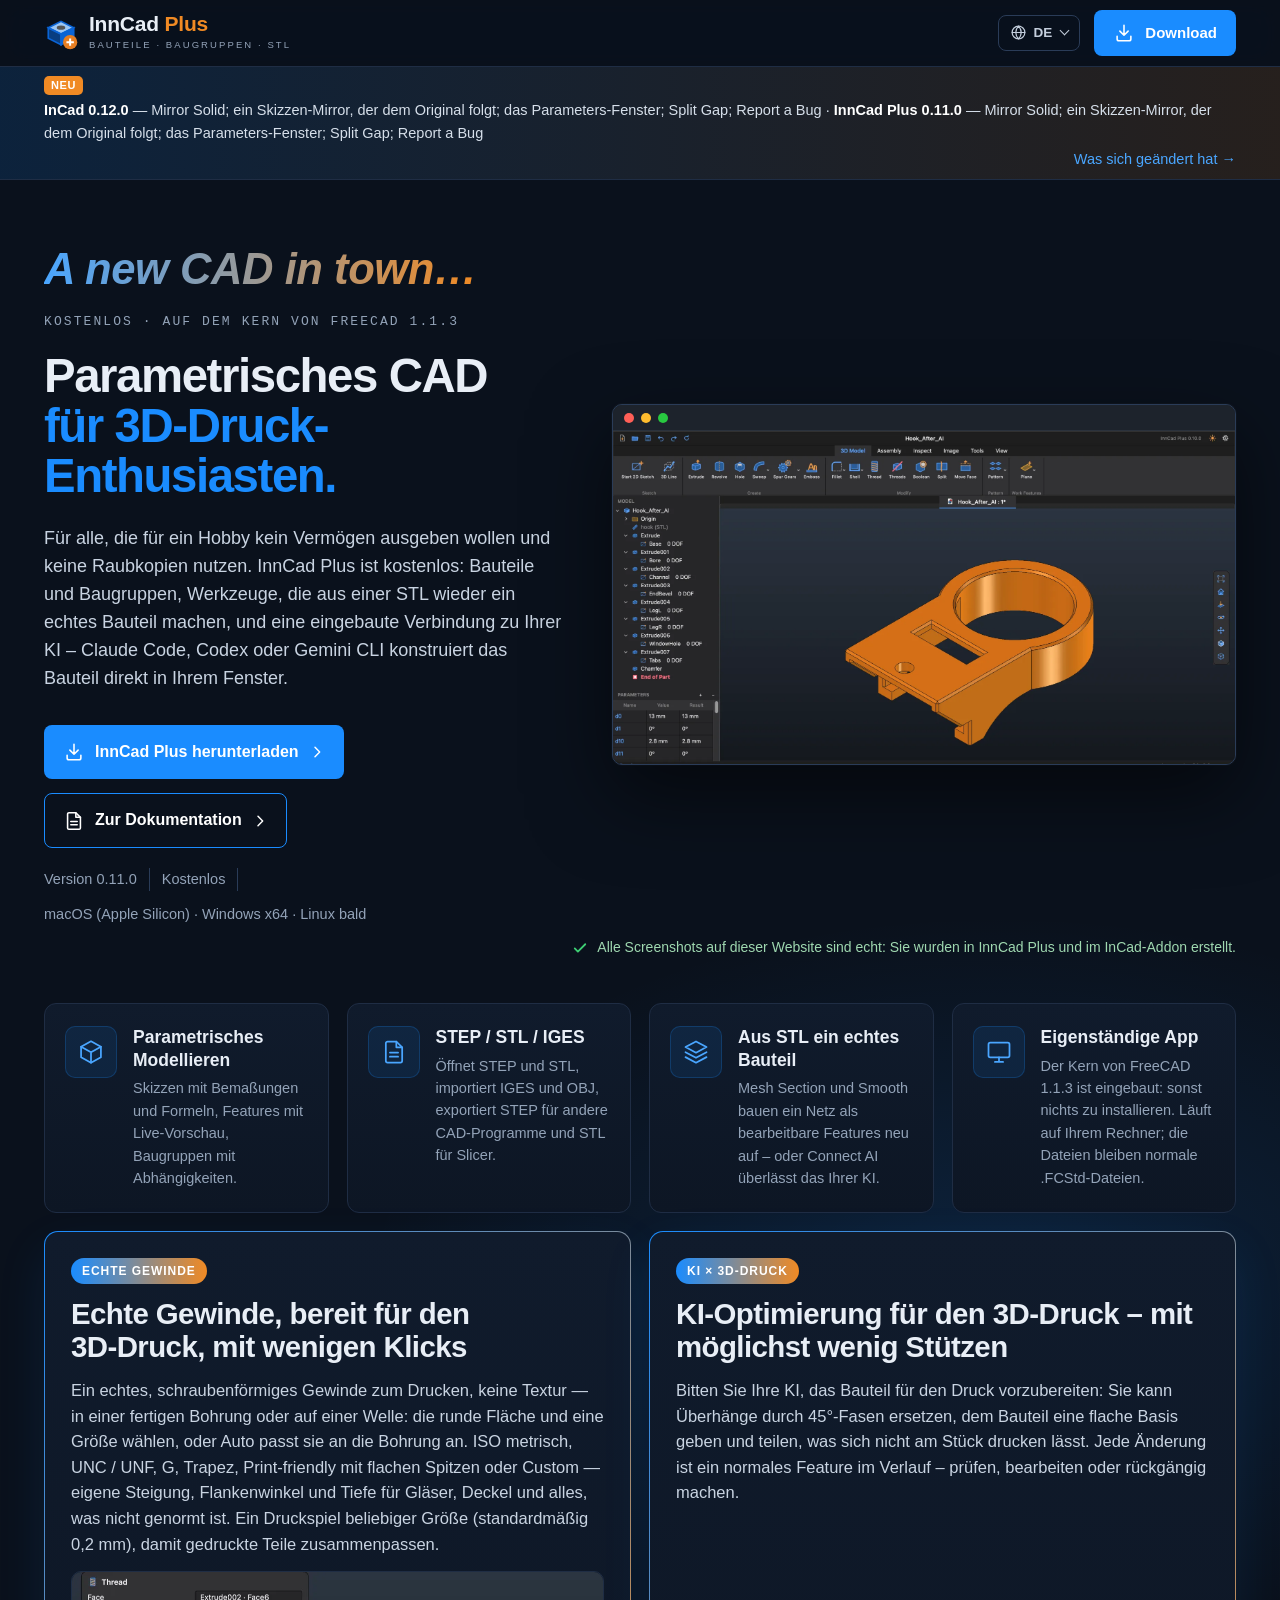
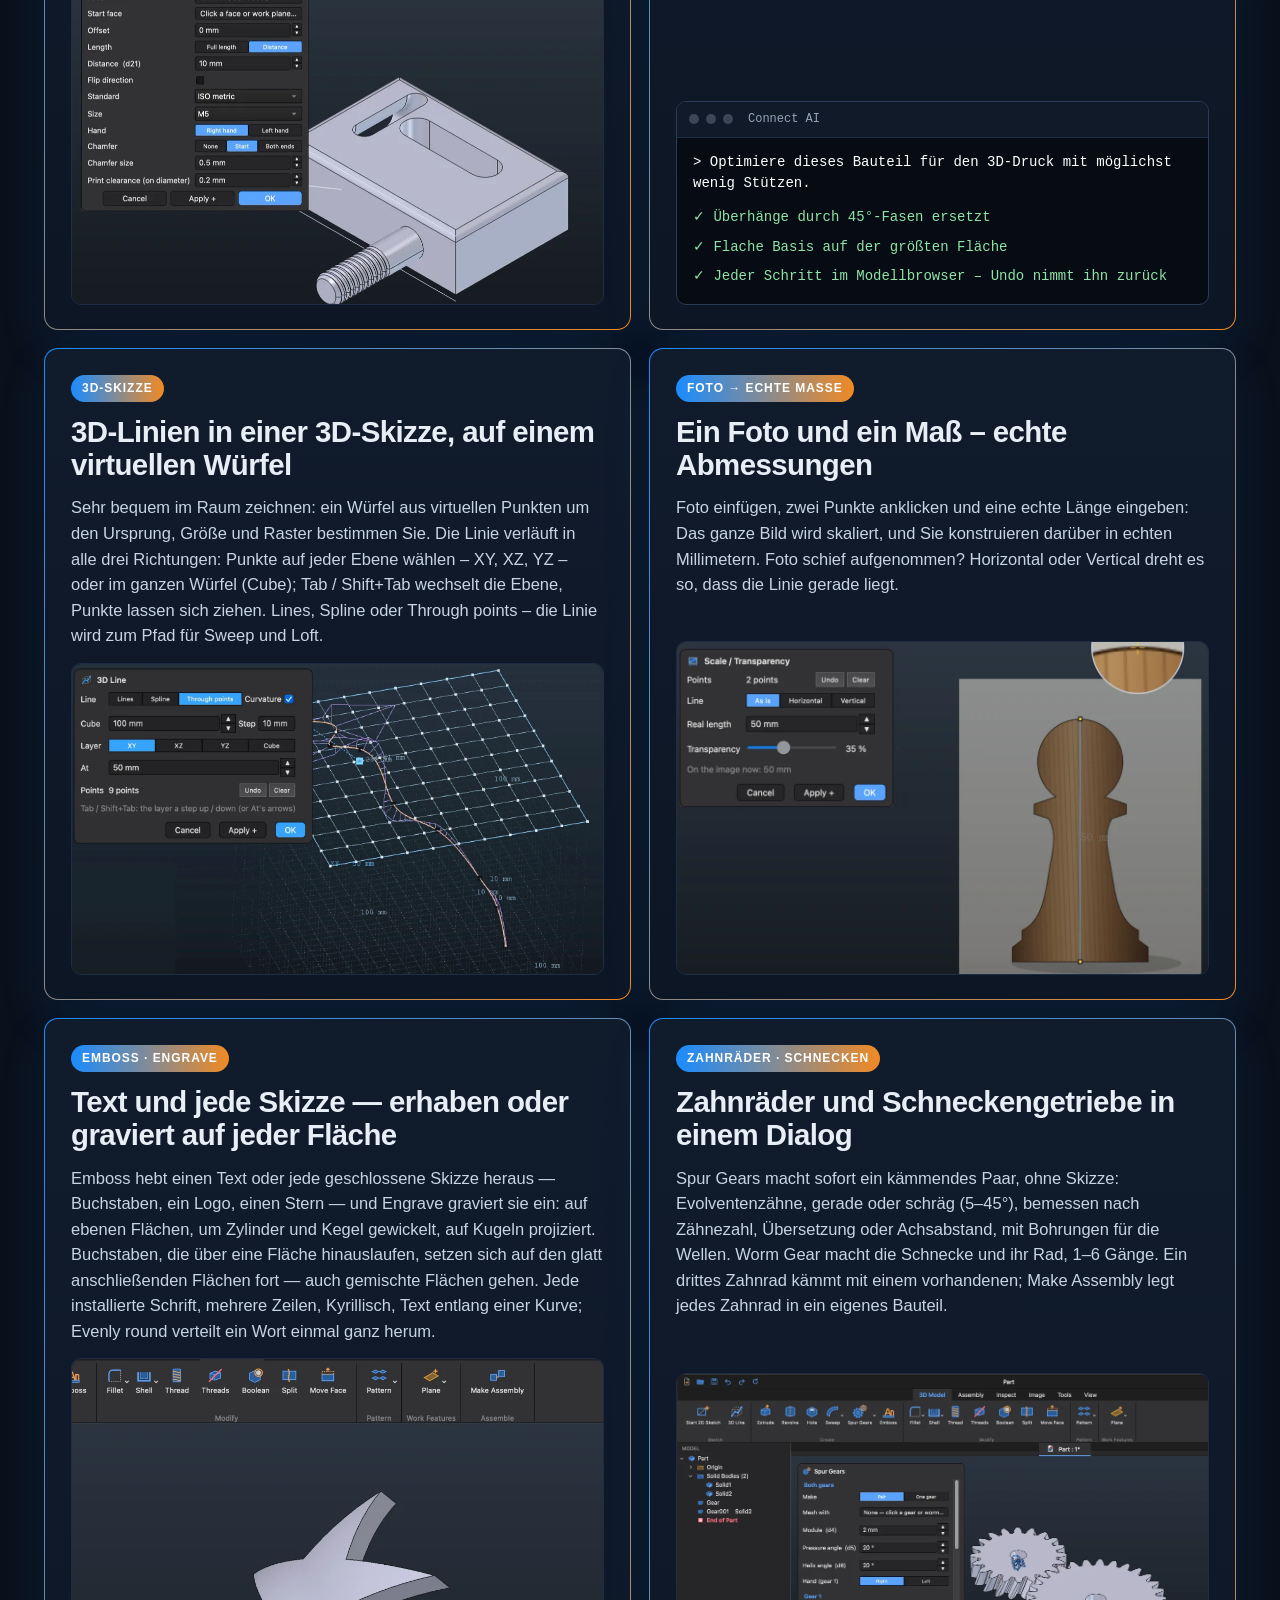
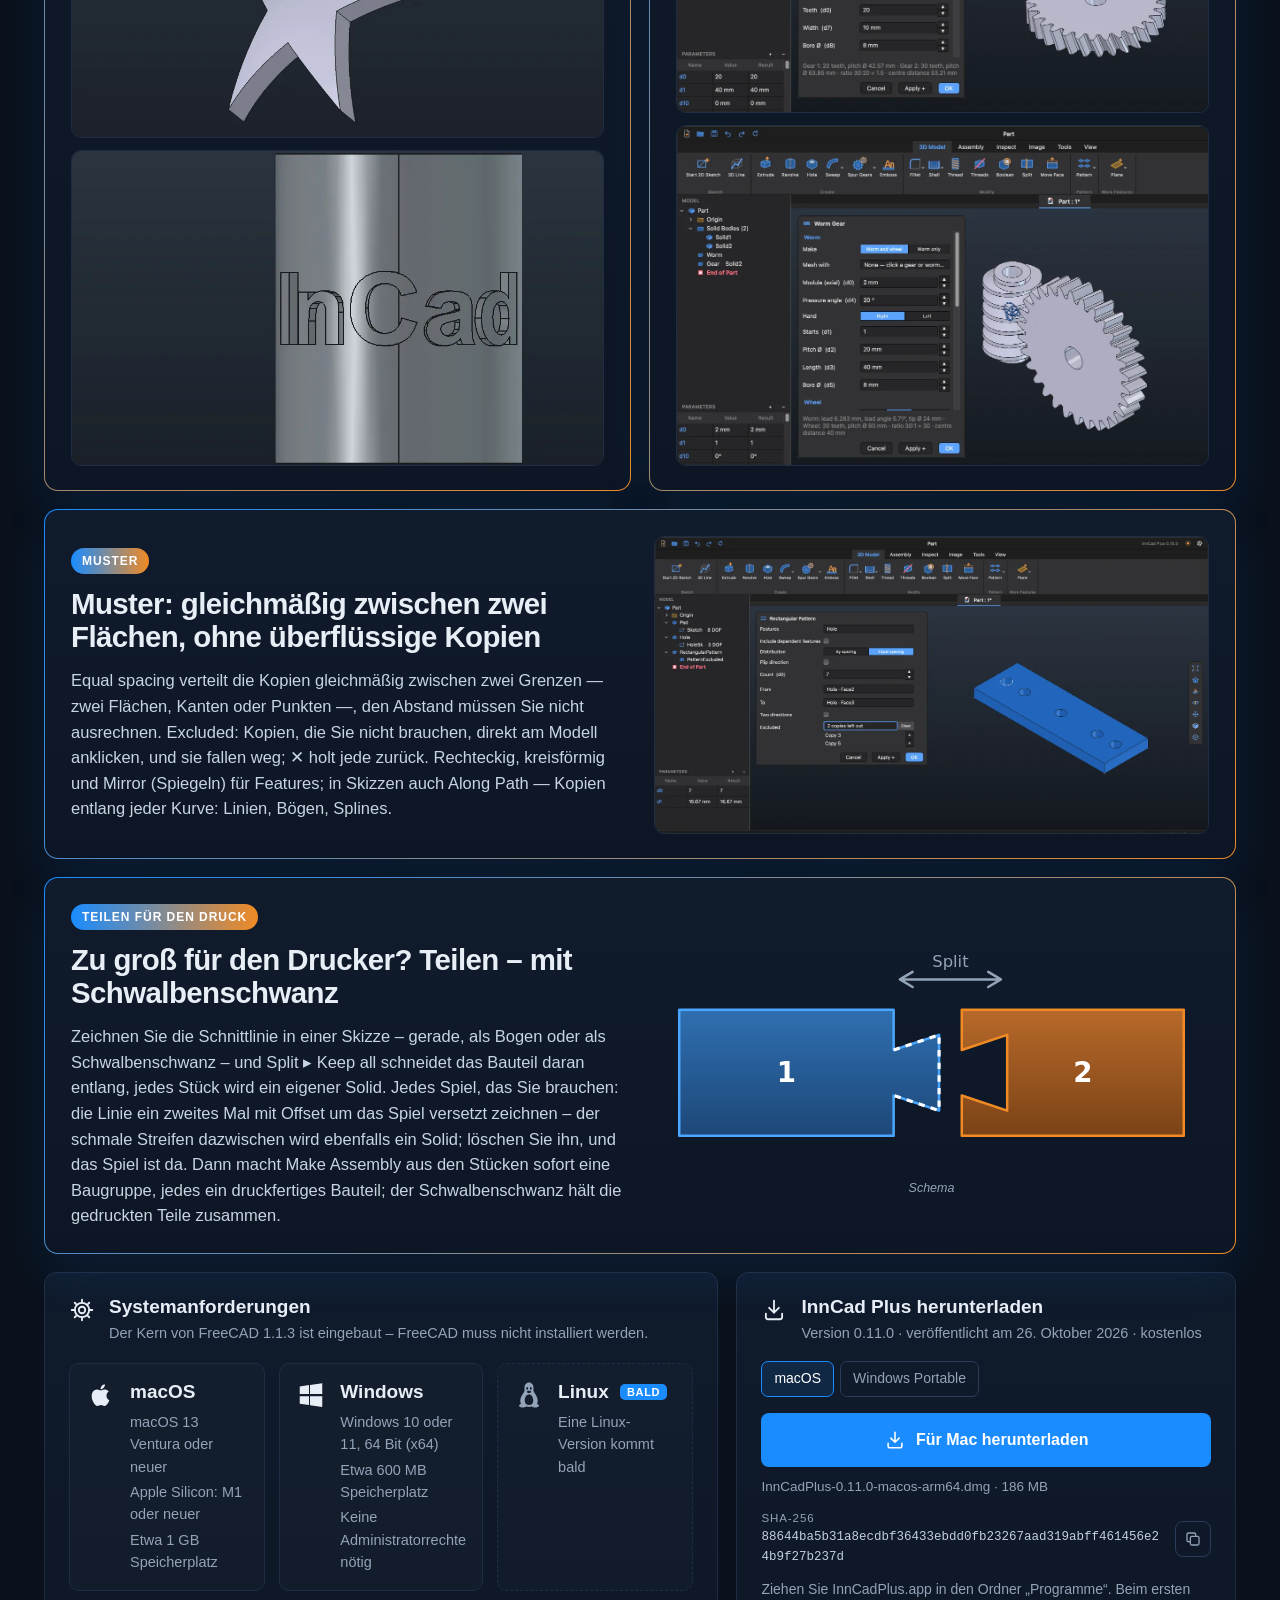
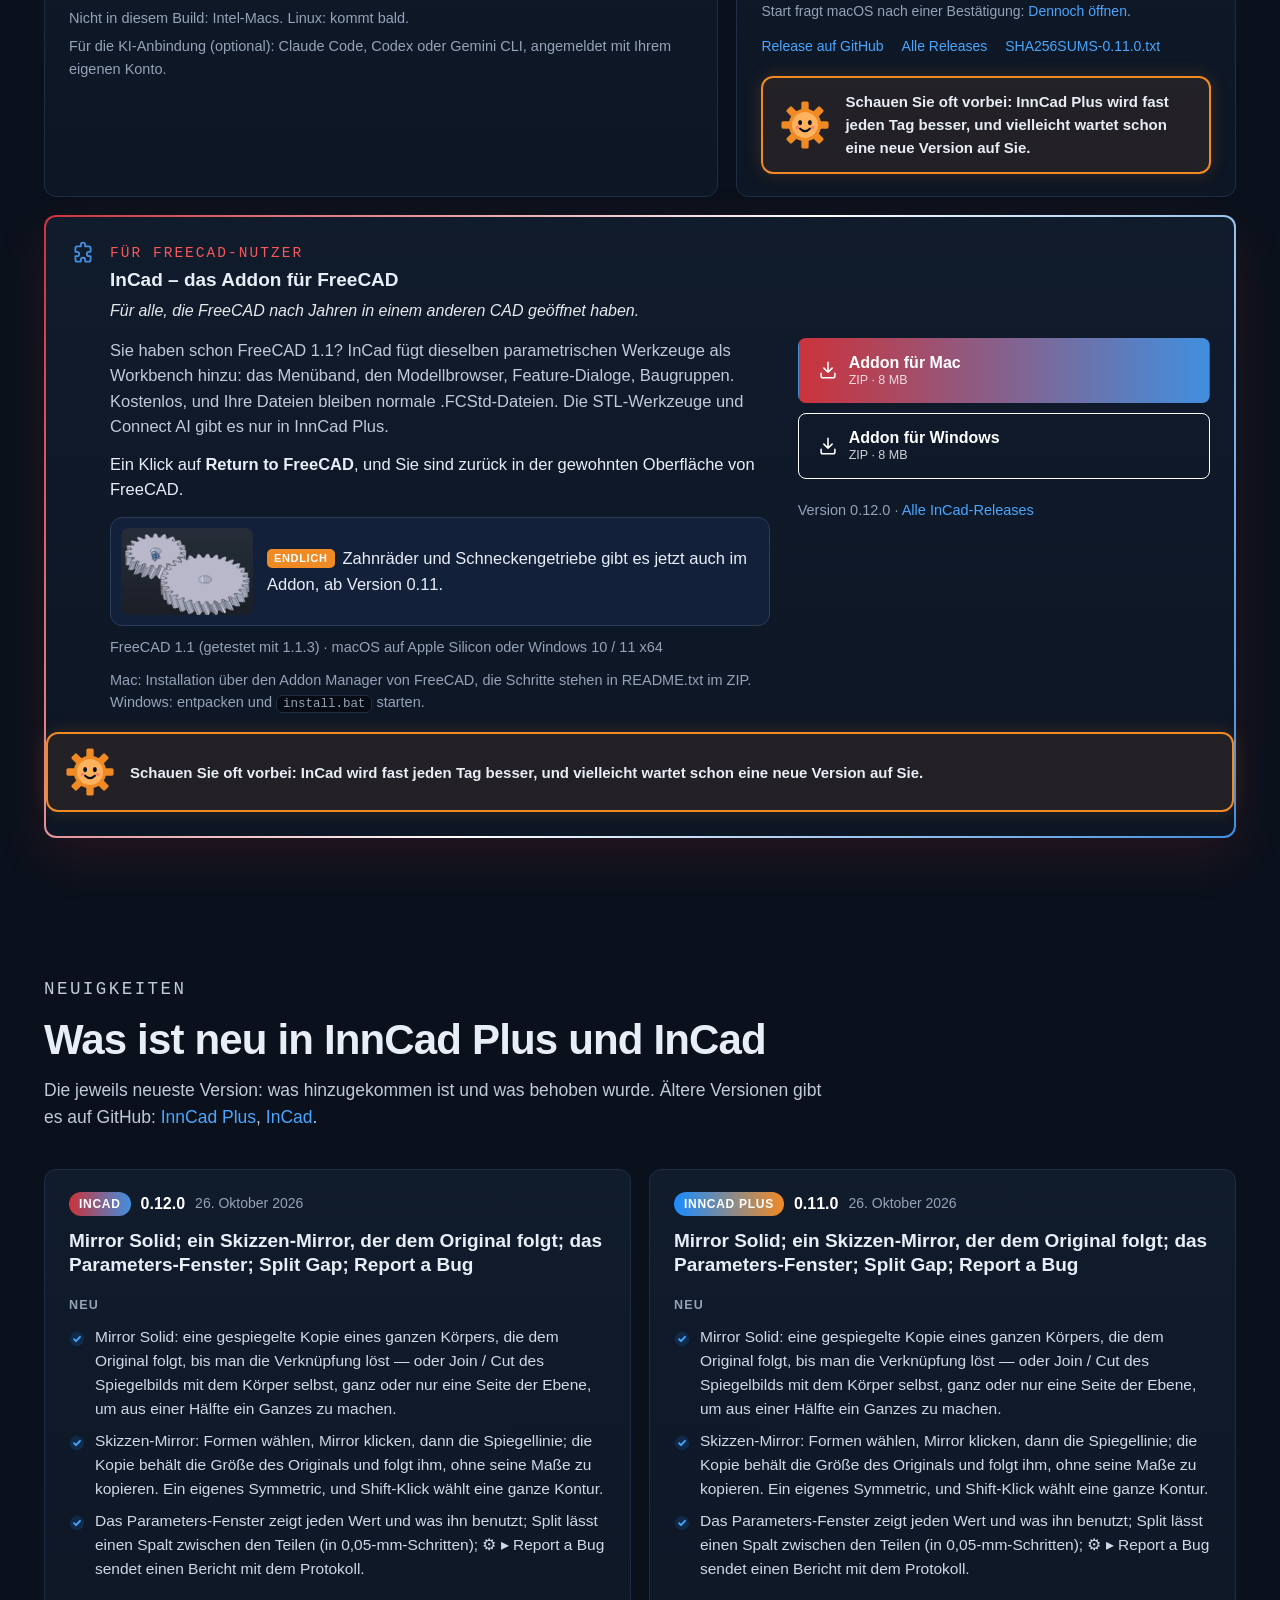
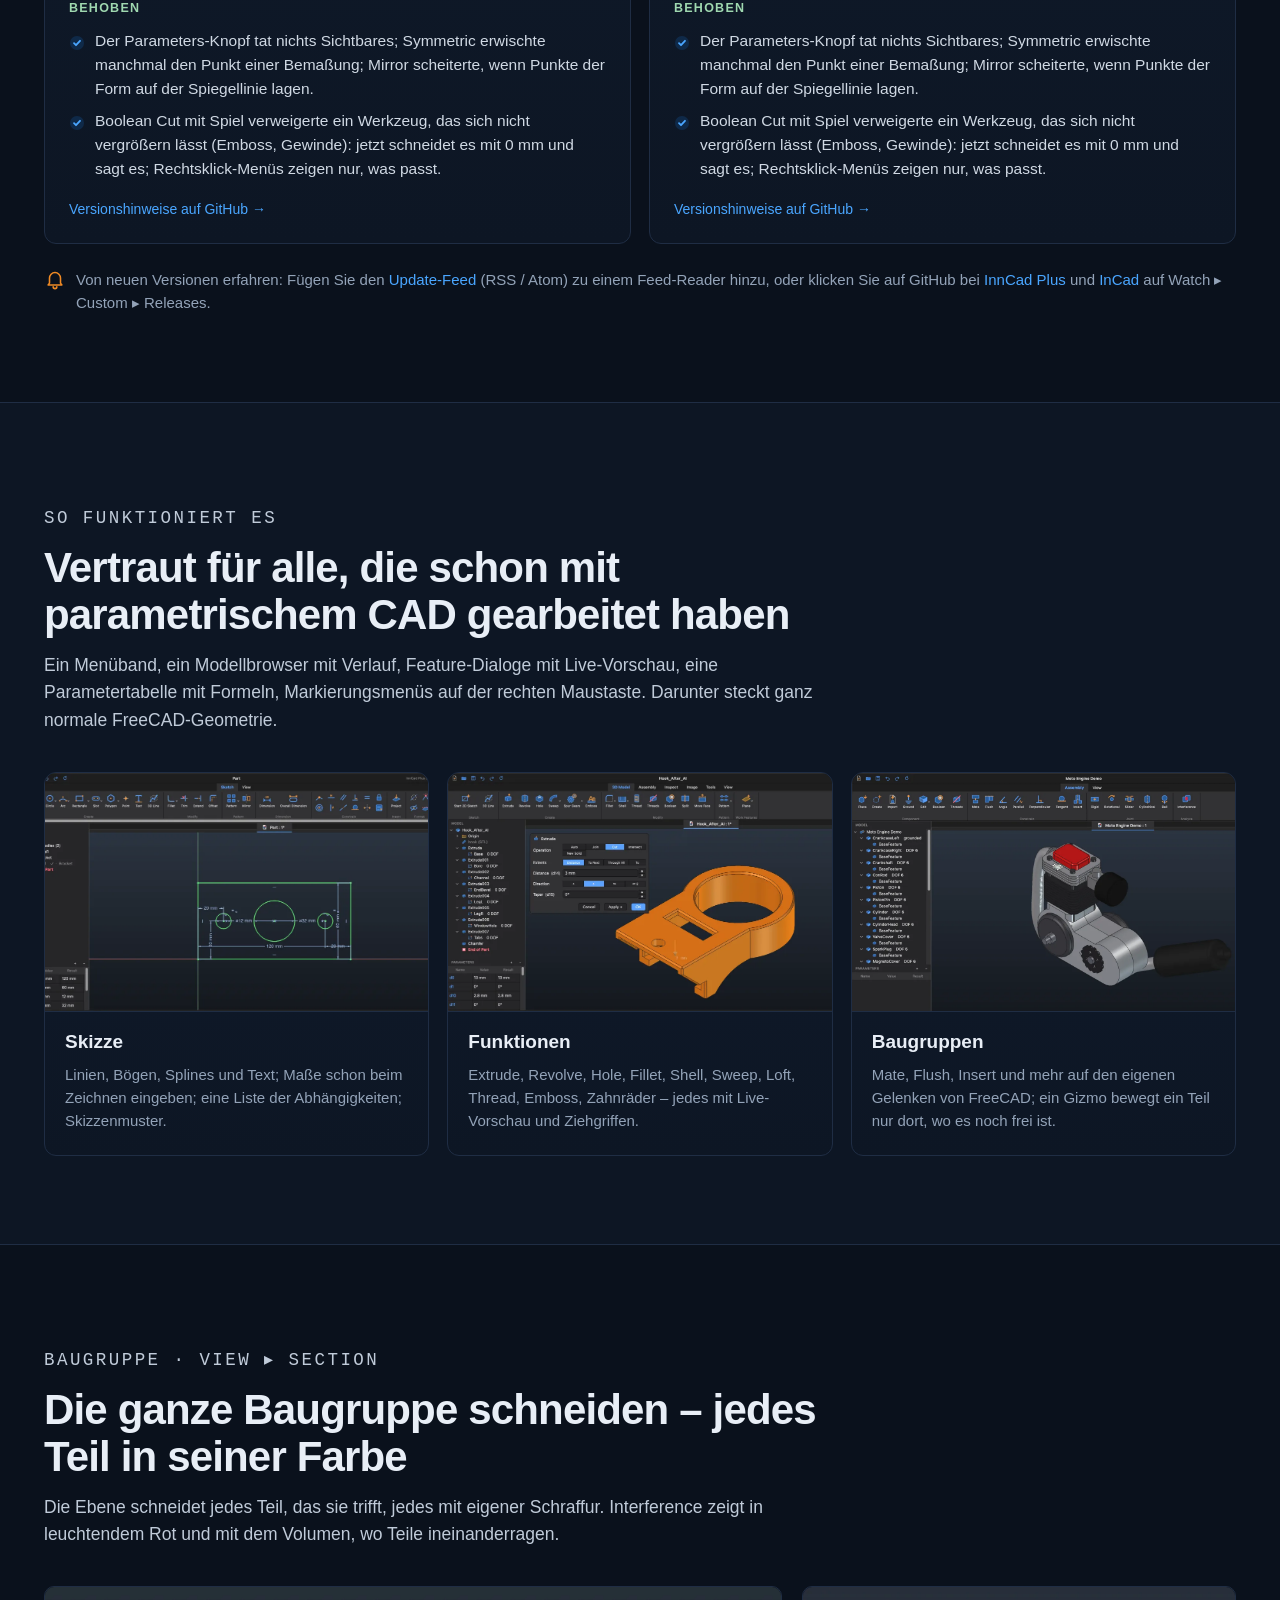
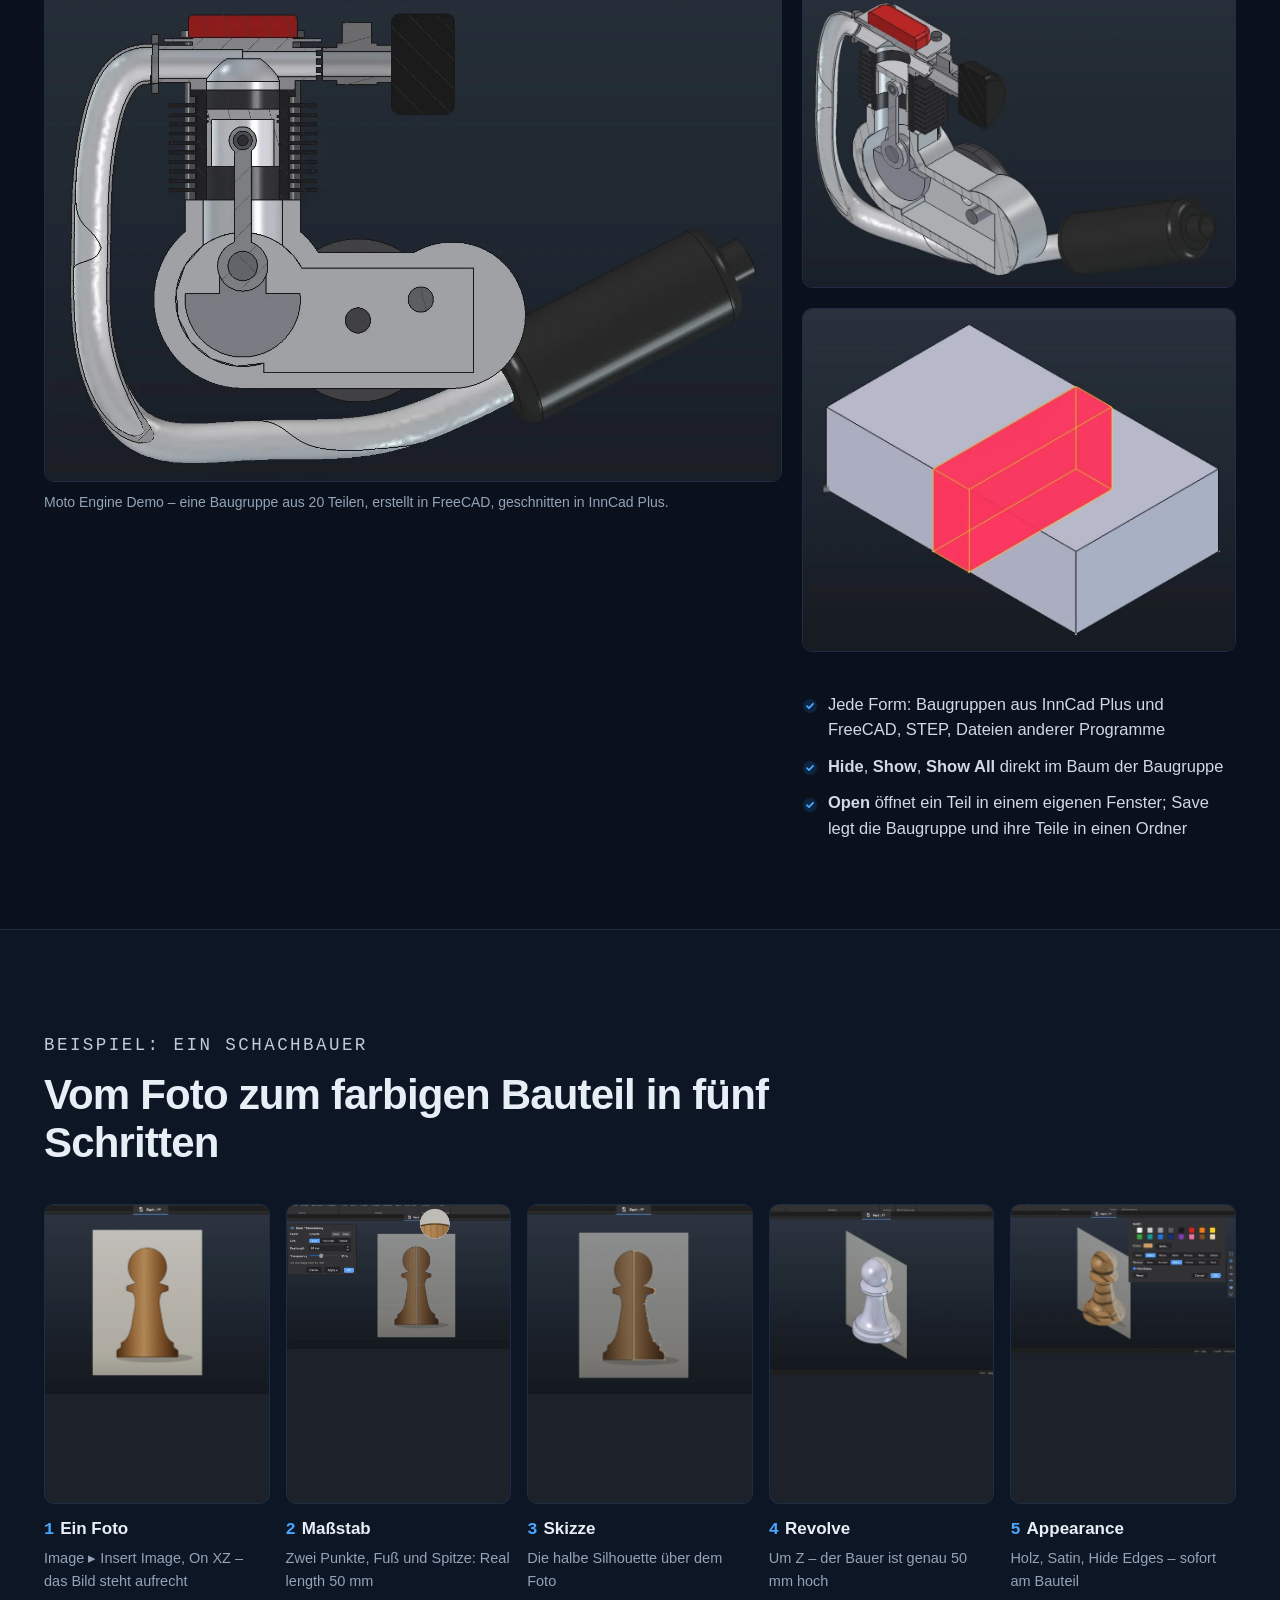
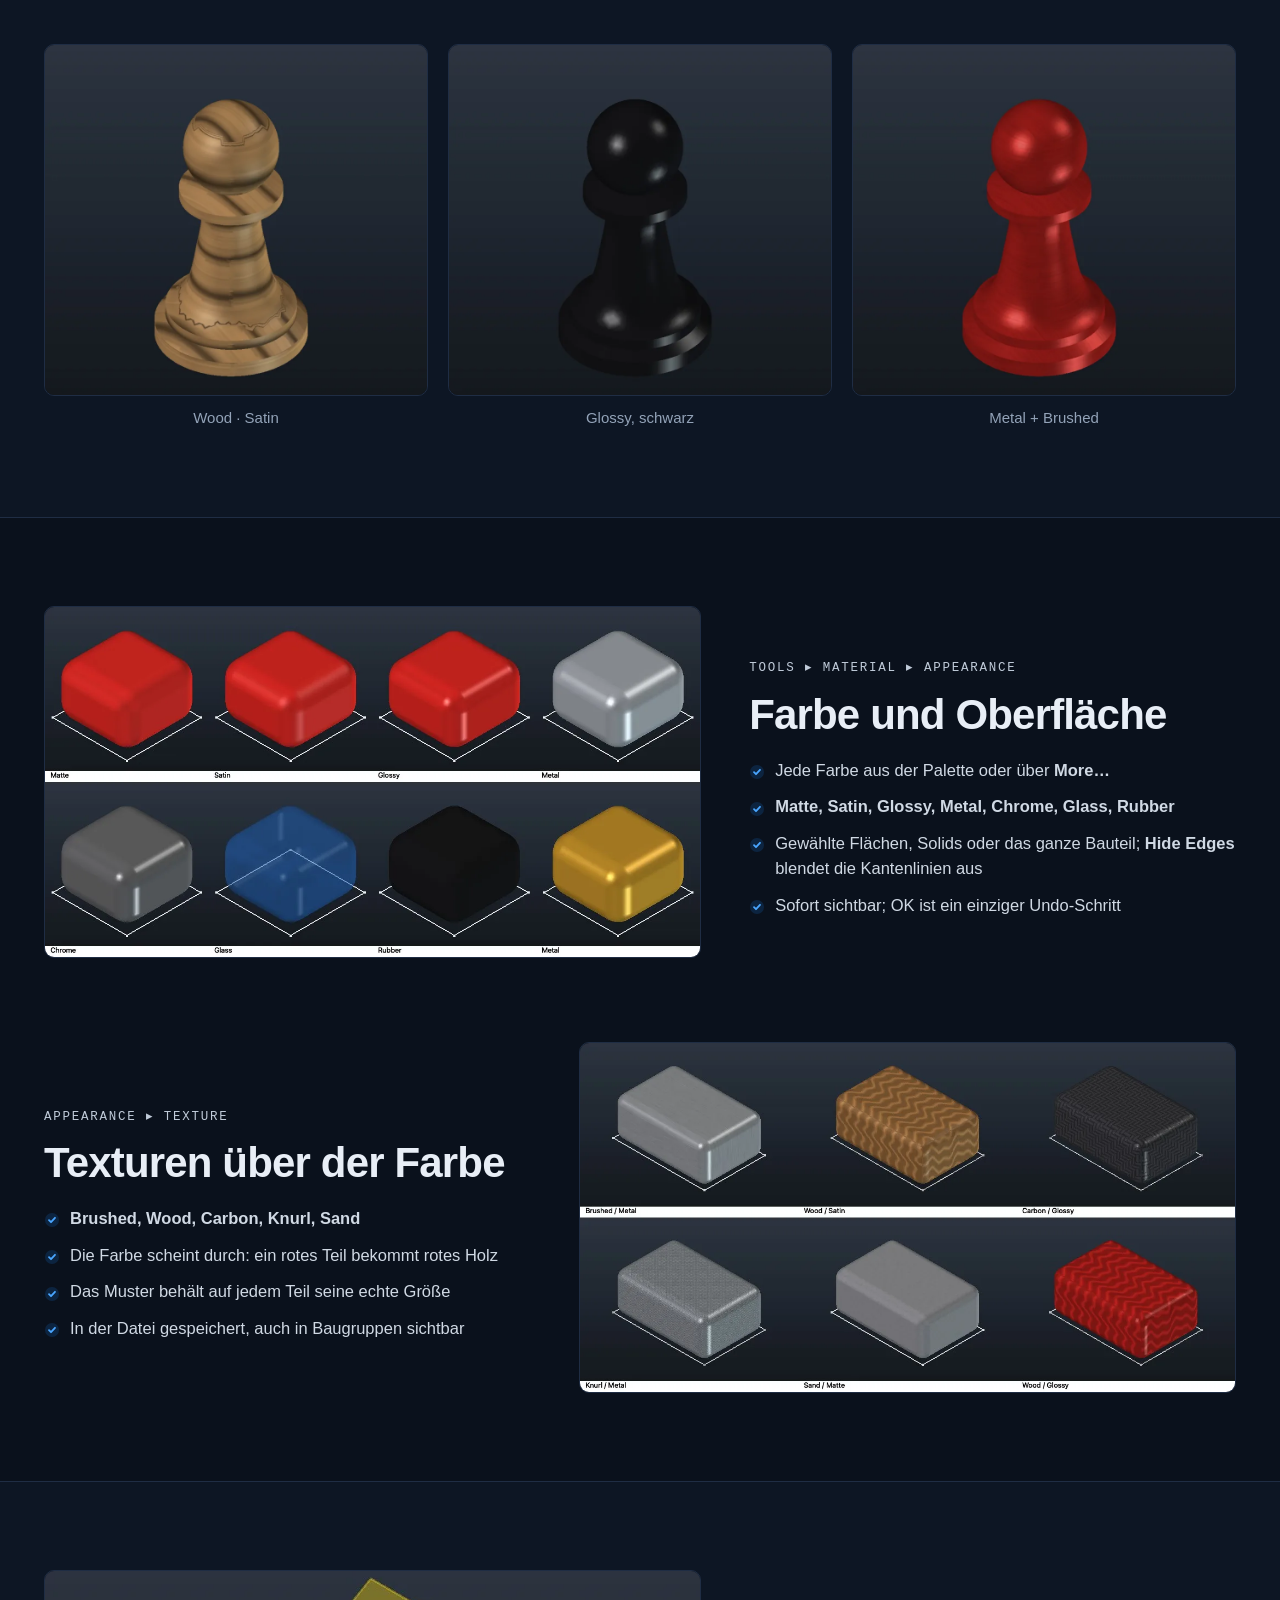
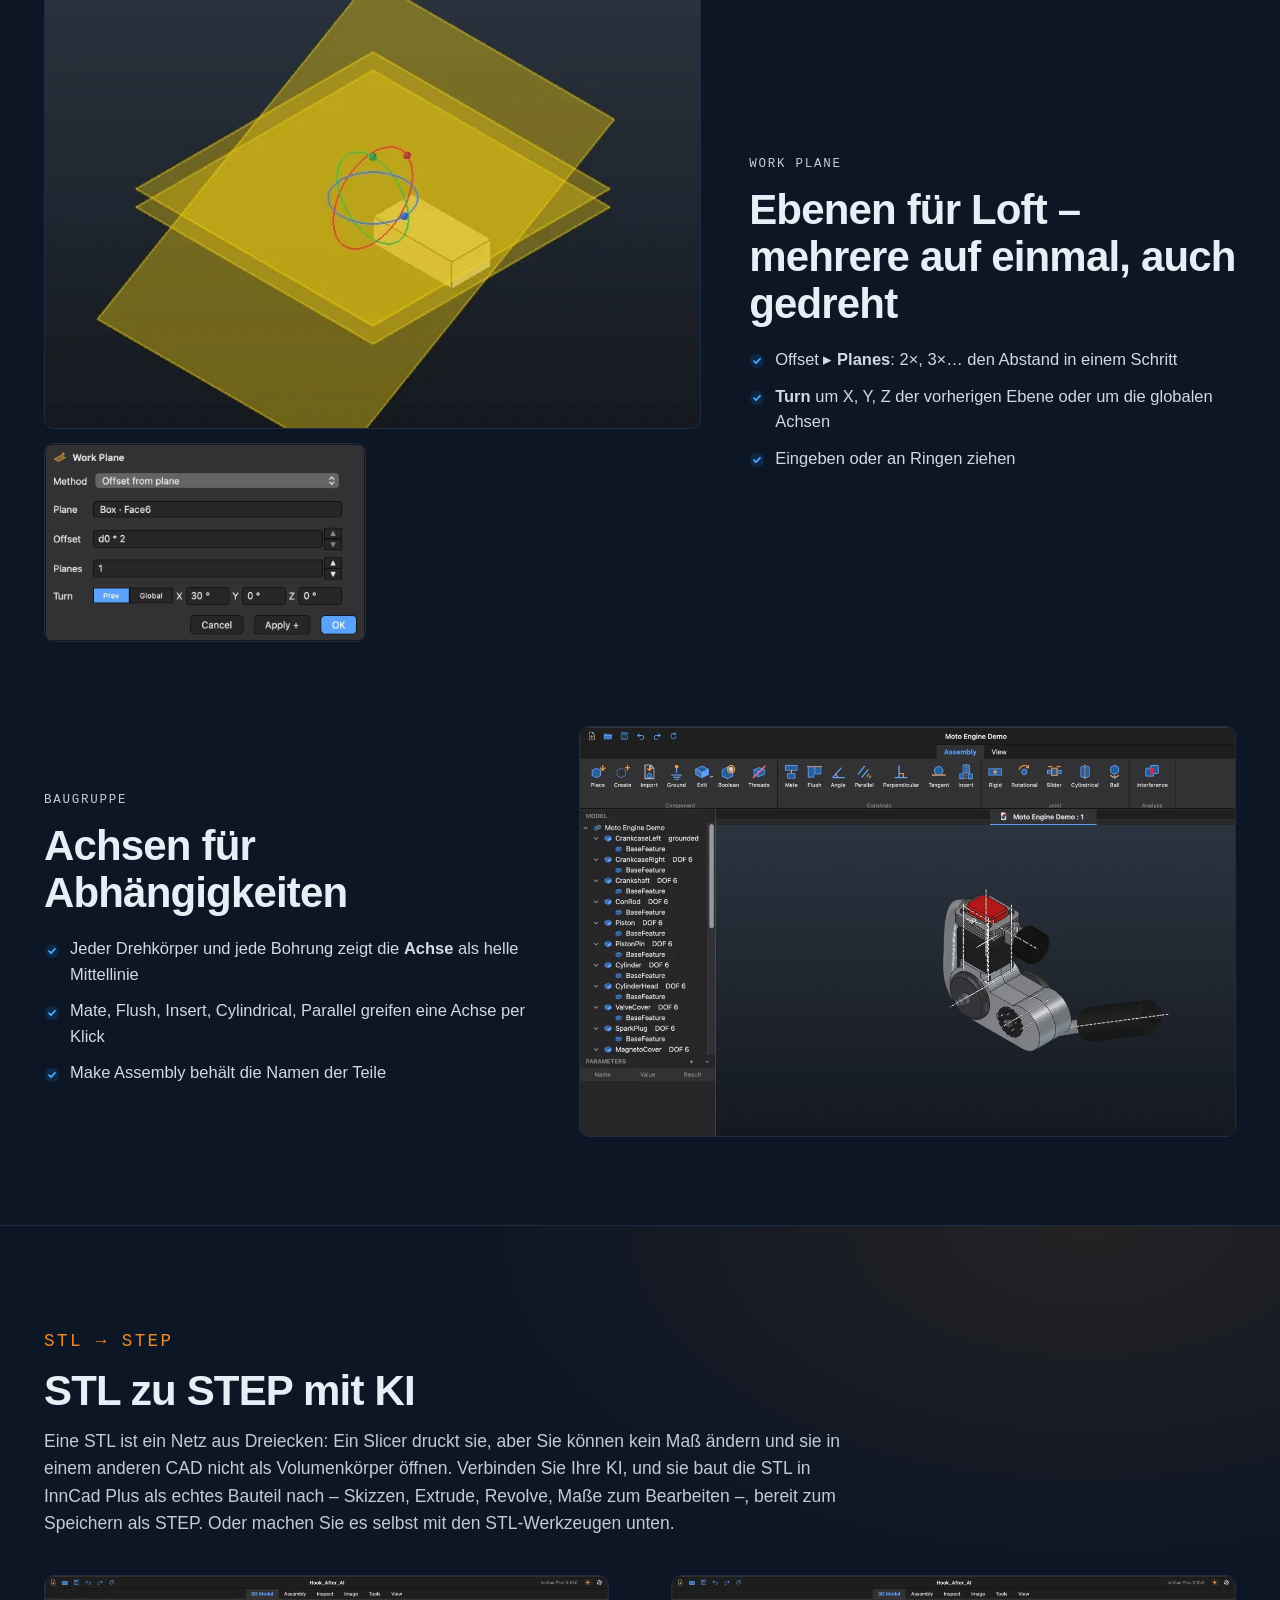
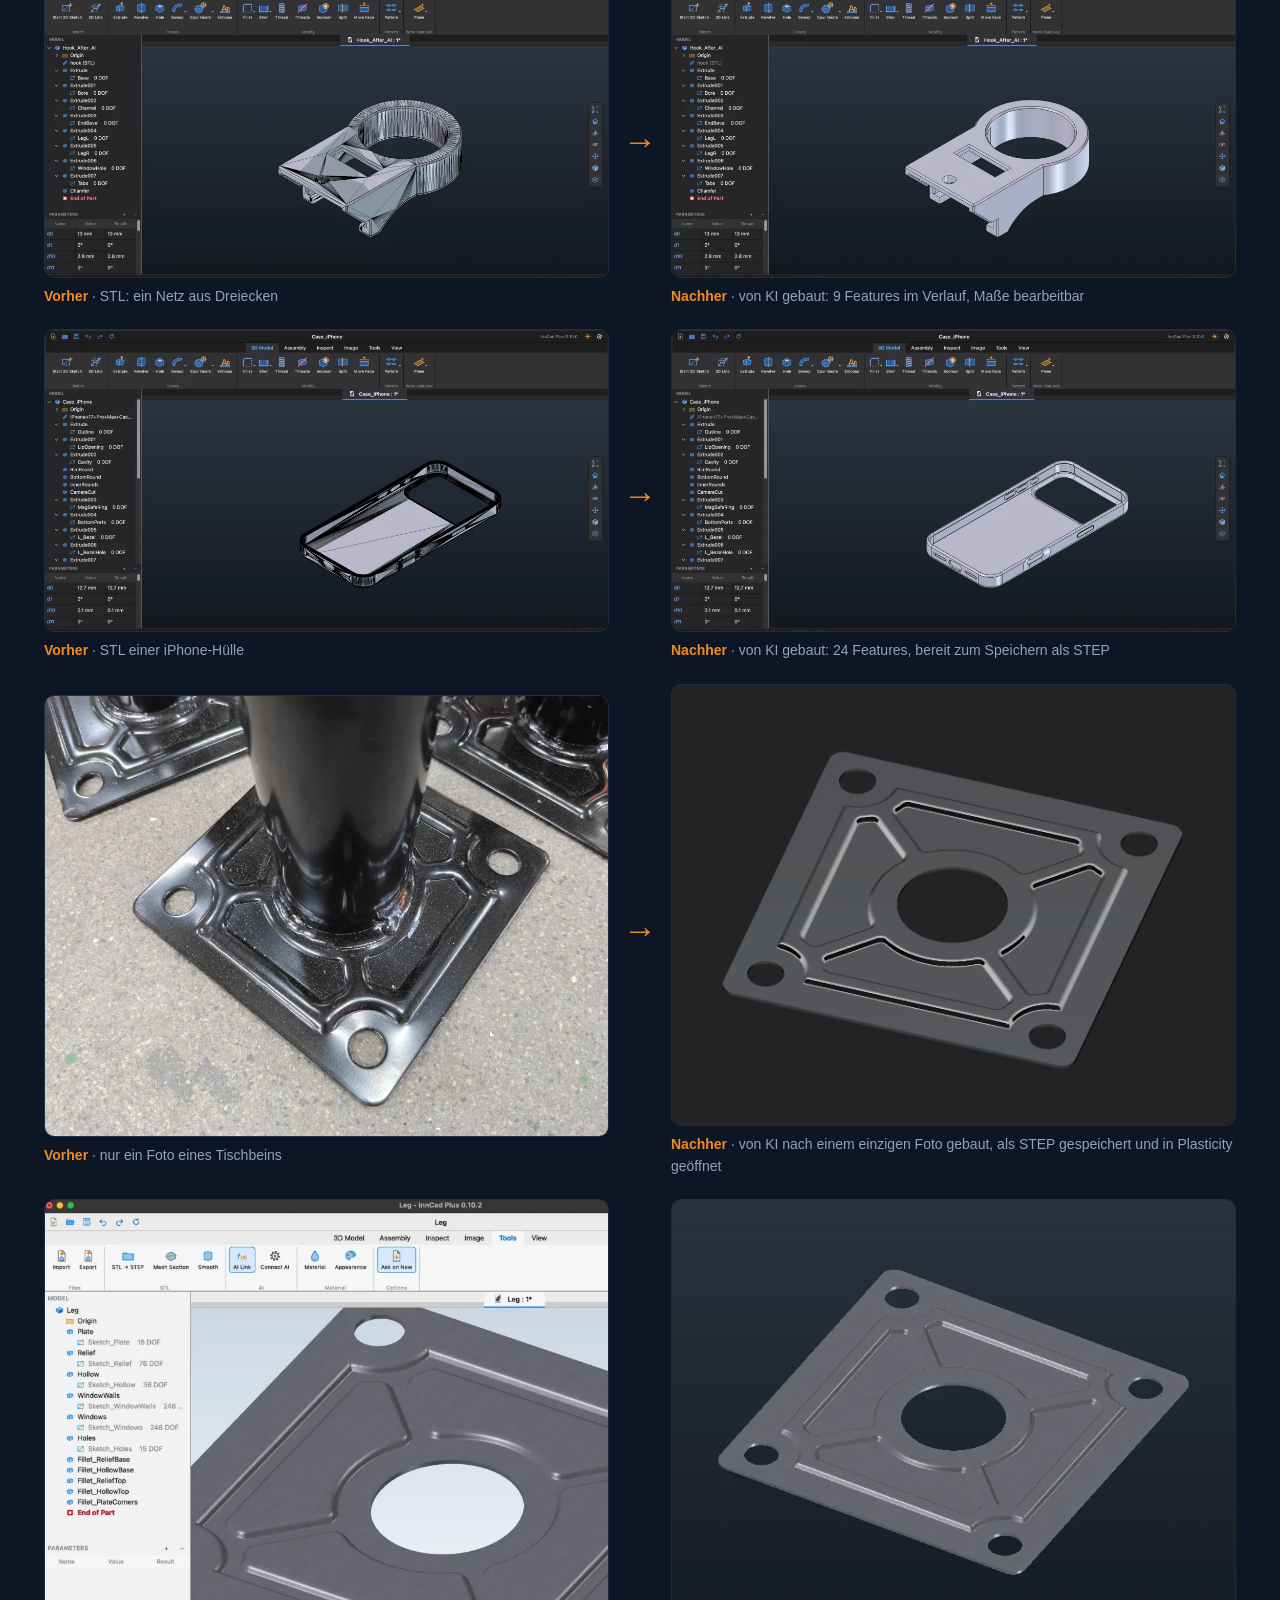
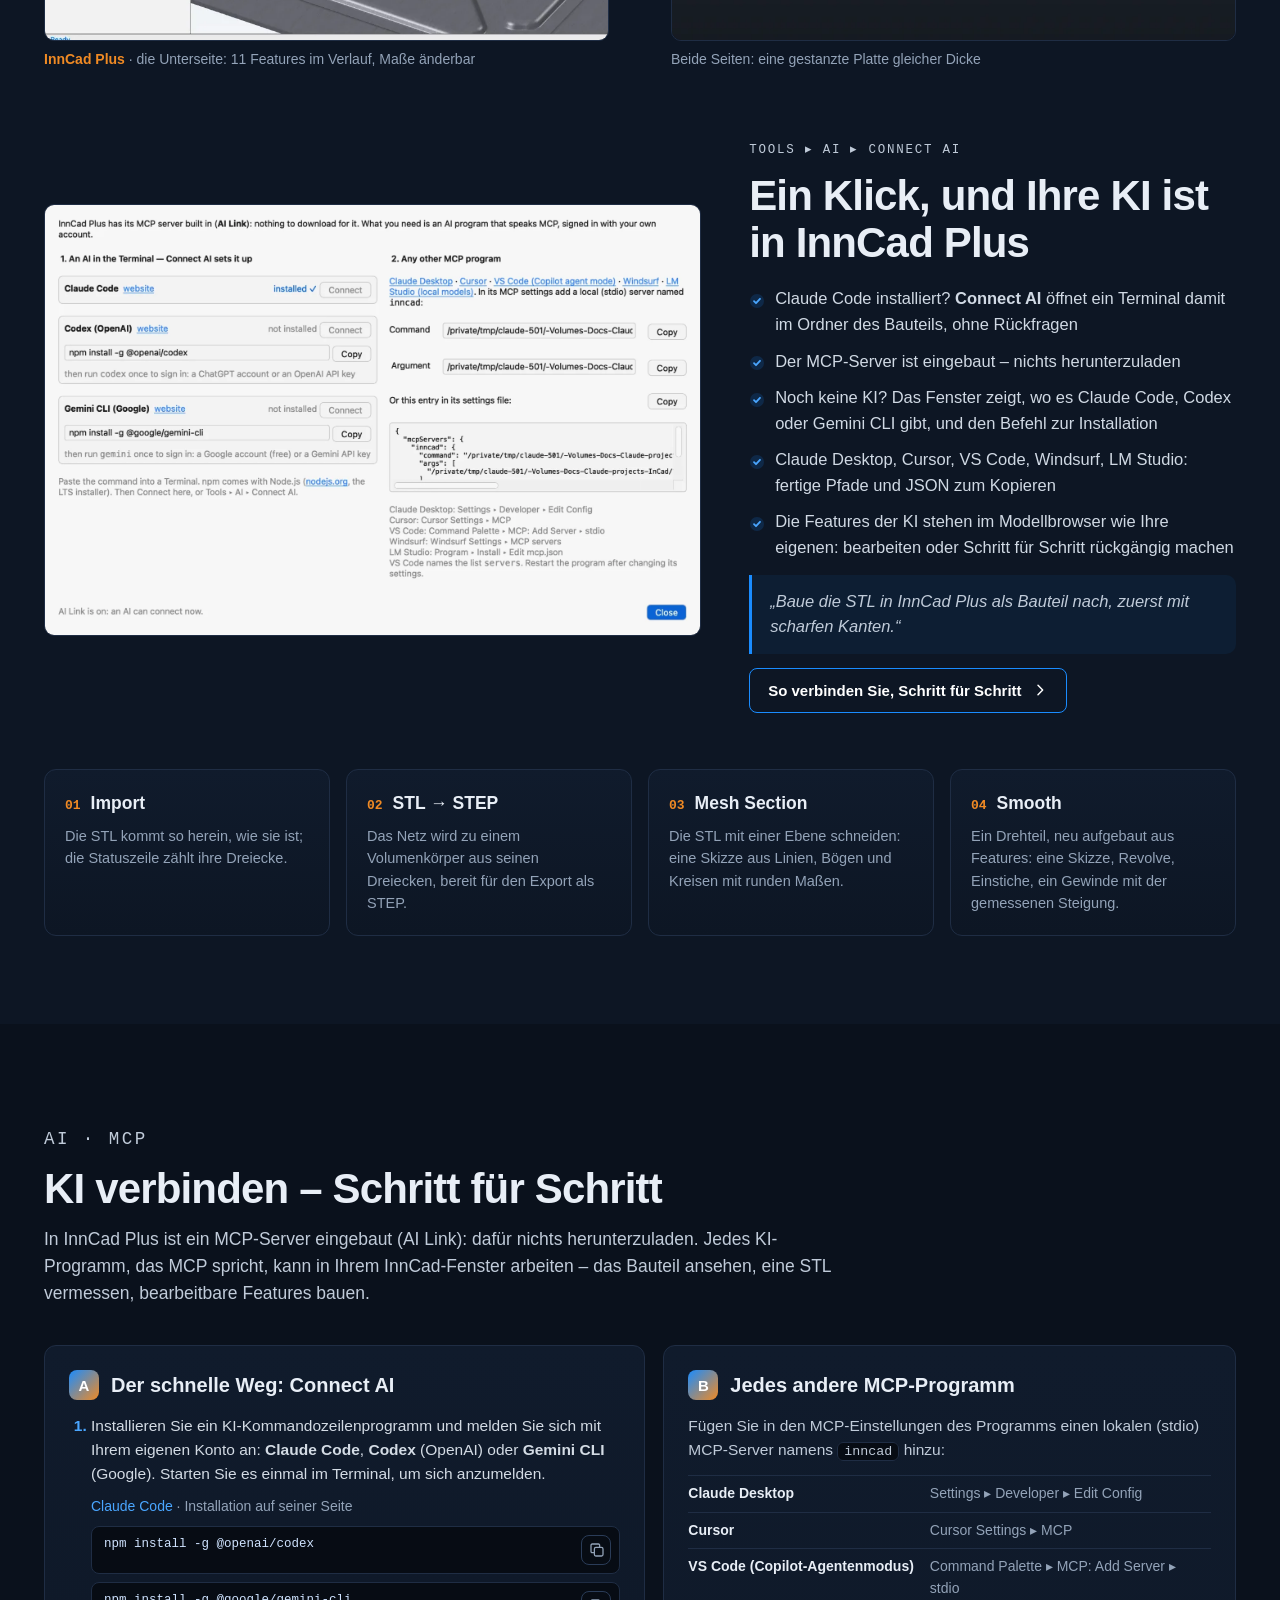
==== commit b4799dc3: "InnCad Plus 0.11.0 and InCad 0.12.0: downloads, news, manuals; come back often, with a winking gear" ====
--- a/de/index.html
+++ b/de/index.html
@@ -22,7 +22,7 @@
 <meta property="og:image" content="https://inncad.com/og.jpg">
 <meta name="twitter:card" content="summary_large_image">
 <link rel="icon" href="../icon.svg" type="image/svg+xml">
-<link rel="stylesheet" href="../style.css?v=124b07a3">
+<link rel="stylesheet" href="../style.css?v=78bd5b38">
 <script>document.documentElement.classList.add("js")</script>
 </head>
 <body>
@@ -42,7 +42,7 @@
     <a class="btn primary small" href="#download"><svg class="i" viewBox="0 0 24 24" aria-hidden="true"><path d="M12 3.5v11m0 0-4.5-4.5m4.5 4.5 4.5-4.5M4.5 15.5v3a2 2 0 0 0 2 2h11a2 2 0 0 0 2-2v-3"/></svg><span>Download</span></a>
   </div>
 </div></header>
-<div class="newsbar"><div class="wrap"><a href="#updates"><span class="tag-new">Neu</span><span class="what"><b>InCad 0.11.4</b> — Jede Ebene einer Reihe ist bearbeitbar; Arbeitselemente an Punkten der 3D Line; eine 3D Line lässt sich wie eine Skizze ausblenden · <b>InnCad Plus 0.10.4</b> — Jede Ebene einer Reihe ist bearbeitbar; Arbeitselemente an Punkten der 3D Line; eine 3D Line lässt sich wie eine Skizze ausblenden</span><span class="go">Was sich geändert hat →</span></a></div></div>
+<div class="newsbar"><div class="wrap"><a href="#updates"><span class="tag-new">Neu</span><span class="what"><b>InCad 0.12.0</b> — Mirror Solid; ein Skizzen-Mirror, der dem Original folgt; das Parameters-Fenster; Split Gap; Report a Bug · <b>InnCad Plus 0.11.0</b> — Mirror Solid; ein Skizzen-Mirror, der dem Original folgt; das Parameters-Fenster; Split Gap; Report a Bug</span><span class="go">Was sich geändert hat →</span></a></div></div>
 
 <main id="top">
 <div class="hero"><div class="wrap">
@@ -56,7 +56,7 @@
         <a class="btn primary" href="#download"><svg class="i" viewBox="0 0 24 24" aria-hidden="true"><path d="M12 3.5v11m0 0-4.5-4.5m4.5 4.5 4.5-4.5M4.5 15.5v3a2 2 0 0 0 2 2h11a2 2 0 0 0 2-2v-3"/></svg>InnCad Plus herunterladen<svg class="i chev" viewBox="0 0 24 24" aria-hidden="true"><path d="m9 5 7 7-7 7"/></svg></a>
         <a class="btn outline" href="#docs"><svg class="i" viewBox="0 0 24 24" aria-hidden="true"><path d="M14 3H6.5A1.5 1.5 0 0 0 5 4.5v15A1.5 1.5 0 0 0 6.5 21h11a1.5 1.5 0 0 0 1.5-1.5V8z"/><path d="M14 3v5h5M8.5 12.5h7M8.5 16h7"/></svg>Zur Dokumentation<svg class="i chev" viewBox="0 0 24 24" aria-hidden="true"><path d="m9 5 7 7-7 7"/></svg></a>
       </div>
-      <p class="meta"><span>Version 0.10.4</span><i></i><span>Kostenlos</span><i></i><span>macOS (Apple Silicon) · Windows x64 · Linux bald</span></p>
+      <p class="meta"><span>Version 0.11.0</span><i></i><span>Kostenlos</span><i></i><span>macOS (Apple Silicon) · Windows x64 · Linux bald</span></p>
     </div>
     <div class="window"><div class="bar"><i></i><i></i><i></i></div><div class=""><a class="zoom" href="../img/hero.webp?v=947d2b0a"><img src="../img/hero.webp?v=947d2b0a" alt="Das Fenster von InnCad Plus: Menüband, Modellbrowser, Parameter und ein Bauteil" width="1800" height="963" loading="lazy" decoding="async"></a></div></div>
   </div>
@@ -164,28 +164,29 @@
 
     <div class="box dlbox" id="download">
       <div class="boxhead"><svg class="i" viewBox="0 0 24 24" aria-hidden="true"><path d="M12 3.5v11m0 0-4.5-4.5m4.5 4.5 4.5-4.5M4.5 15.5v3a2 2 0 0 0 2 2h11a2 2 0 0 0 2-2v-3"/></svg><div><h3>InnCad Plus herunterladen</h3>
-        <p>Version 0.10.4 · veröffentlicht am 26. Oktober 2026 · kostenlos</p></div></div>
+        <p>Version 0.11.0 · veröffentlicht am 26. Oktober 2026 · kostenlos</p></div></div>
       <div class="tabs" role="tablist">
         <button type="button" role="tab" data-pf="pf-mac">macOS</button>
         <button type="button" role="tab" data-pf="pf-zip">Windows Portable</button>
       </div>
       <div class="pf" id="pf-mac"><h4>macOS</h4>
-        <a class="btn primary" href="https://github.com/Igr11/InnCadPlus-releases/releases/download/v0.10.4/InnCadPlus-0.10.4-macos-arm64.dmg"><svg class="i" viewBox="0 0 24 24" aria-hidden="true"><path d="M12 3.5v11m0 0-4.5-4.5m4.5 4.5 4.5-4.5M4.5 15.5v3a2 2 0 0 0 2 2h11a2 2 0 0 0 2-2v-3"/></svg>Für Mac herunterladen</a>
-        <p class="file">InnCadPlus-0.10.4-macos-arm64.dmg · 187 MB</p>
-        <div class="sha"><div><small>SHA-256</small><code>68ad507ff0a78693415476de702bf152d9c42de54e03e83156f78dd8874c876e</code></div>
-          <button class="copy" type="button" data-copy="68ad507ff0a78693415476de702bf152d9c42de54e03e83156f78dd8874c876e" data-ok="Kopiert" aria-label="SHA-256 kopieren"><svg class="i" viewBox="0 0 24 24" aria-hidden="true"><rect x="8.5" y="8.5" width="11.5" height="11.5" rx="2"/><path d="M15.5 8.5V5.5A1.5 1.5 0 0 0 14 4H5.5A1.5 1.5 0 0 0 4 5.5V14a1.5 1.5 0 0 0 1.5 1.5h3"/></svg></button></div>
+        <a class="btn primary" href="https://github.com/Igr11/InnCadPlus-releases/releases/download/v0.11.0/InnCadPlus-0.11.0-macos-arm64.dmg"><svg class="i" viewBox="0 0 24 24" aria-hidden="true"><path d="M12 3.5v11m0 0-4.5-4.5m4.5 4.5 4.5-4.5M4.5 15.5v3a2 2 0 0 0 2 2h11a2 2 0 0 0 2-2v-3"/></svg>Für Mac herunterladen</a>
+        <p class="file">InnCadPlus-0.11.0-macos-arm64.dmg · 186 MB</p>
+        <div class="sha"><div><small>SHA-256</small><code>88644ba5b31a8ecdbf36433ebdd0fb23267aad319abff461456e24b9f27b237d</code></div>
+          <button class="copy" type="button" data-copy="88644ba5b31a8ecdbf36433ebdd0fb23267aad319abff461456e24b9f27b237d" data-ok="Kopiert" aria-label="SHA-256 kopieren"><svg class="i" viewBox="0 0 24 24" aria-hidden="true"><rect x="8.5" y="8.5" width="11.5" height="11.5" rx="2"/><path d="M15.5 8.5V5.5A1.5 1.5 0 0 0 14 4H5.5A1.5 1.5 0 0 0 4 5.5V14a1.5 1.5 0 0 0 1.5 1.5h3"/></svg></button></div>
         <p class="note">Ziehen Sie InnCadPlus.app in den Ordner „Programme“. Beim ersten Start fragt macOS nach einer Bestätigung: <a href="#faq-mac">Dennoch öffnen</a>.</p></div>
       <div class="pf" id="pf-zip"><h4>Windows Portable</h4>
-        <a class="btn primary" href="https://github.com/Igr11/InnCadPlus-releases/releases/download/v0.10.4/InnCadPlus-0.10.4-windows-x64.zip"><svg class="i" viewBox="0 0 24 24" aria-hidden="true"><path d="M12 3.5v11m0 0-4.5-4.5m4.5 4.5 4.5-4.5M4.5 15.5v3a2 2 0 0 0 2 2h11a2 2 0 0 0 2-2v-3"/></svg>Windows Portable herunterladen</a>
-        <p class="file">InnCadPlus-0.10.4-windows-x64.zip · 188 MB</p>
-        <div class="sha"><div><small>SHA-256</small><code>f5399509053990772e35dd4967313e52fdbcf8cd2fe3569547a1acb125a92bc1</code></div>
-          <button class="copy" type="button" data-copy="f5399509053990772e35dd4967313e52fdbcf8cd2fe3569547a1acb125a92bc1" data-ok="Kopiert" aria-label="SHA-256 kopieren"><svg class="i" viewBox="0 0 24 24" aria-hidden="true"><rect x="8.5" y="8.5" width="11.5" height="11.5" rx="2"/><path d="M15.5 8.5V5.5A1.5 1.5 0 0 0 14 4H5.5A1.5 1.5 0 0 0 4 5.5V14a1.5 1.5 0 0 0 1.5 1.5h3"/></svg></button></div>
+        <a class="btn primary" href="https://github.com/Igr11/InnCadPlus-releases/releases/download/v0.11.0/InnCadPlus-0.11.0-windows-x64.zip"><svg class="i" viewBox="0 0 24 24" aria-hidden="true"><path d="M12 3.5v11m0 0-4.5-4.5m4.5 4.5 4.5-4.5M4.5 15.5v3a2 2 0 0 0 2 2h11a2 2 0 0 0 2-2v-3"/></svg>Windows Portable herunterladen</a>
+        <p class="file">InnCadPlus-0.11.0-windows-x64.zip · 188 MB</p>
+        <div class="sha"><div><small>SHA-256</small><code>740b39d407f6d56f1f34fae2cdfeb226abb316abe75e7d65b7f31e55c1d9ed58</code></div>
+          <button class="copy" type="button" data-copy="740b39d407f6d56f1f34fae2cdfeb226abb316abe75e7d65b7f31e55c1d9ed58" data-ok="Kopiert" aria-label="SHA-256 kopieren"><svg class="i" viewBox="0 0 24 24" aria-hidden="true"><rect x="8.5" y="8.5" width="11.5" height="11.5" rx="2"/><path d="M15.5 8.5V5.5A1.5 1.5 0 0 0 14 4H5.5A1.5 1.5 0 0 0 4 5.5V14a1.5 1.5 0 0 0 1.5 1.5h3"/></svg></button></div>
         <p class="note"><b>Keine Installation nötig. Entpacken und loslegen.</b> Einen kurzen Pfad nur mit lateinischen Buchstaben wählen, dann <code>InnCadPlus.exe</code> starten.</p></div>
       <div class="links">
-        <a href="https://github.com/Igr11/InnCadPlus-releases/releases/tag/v0.10.4">Release auf GitHub</a>
+        <a href="https://github.com/Igr11/InnCadPlus-releases/releases/tag/v0.11.0">Release auf GitHub</a>
         <a href="https://github.com/Igr11/InnCadPlus-releases/releases">Alle Releases</a>
-        <a href="https://github.com/Igr11/InnCadPlus-releases/releases/download/v0.10.4/SHA256SUMS-0.10.4.txt">SHA256SUMS-0.10.4.txt</a>
-      </div>
+        <a href="https://github.com/Igr11/InnCadPlus-releases/releases/download/v0.11.0/SHA256SUMS-0.11.0.txt">SHA256SUMS-0.11.0.txt</a>
+      </div>
+      <div class="fresh"><svg class="buddy" viewBox="0 0 64 64" aria-hidden="true"><g class="gear"><rect x="27.5" y="3" width="9" height="13" rx="2" transform="rotate(0 32 32)"/><rect x="27.5" y="3" width="9" height="13" rx="2" transform="rotate(45 32 32)"/><rect x="27.5" y="3" width="9" height="13" rx="2" transform="rotate(90 32 32)"/><rect x="27.5" y="3" width="9" height="13" rx="2" transform="rotate(135 32 32)"/><rect x="27.5" y="3" width="9" height="13" rx="2" transform="rotate(180 32 32)"/><rect x="27.5" y="3" width="9" height="13" rx="2" transform="rotate(225 32 32)"/><rect x="27.5" y="3" width="9" height="13" rx="2" transform="rotate(270 32 32)"/><rect x="27.5" y="3" width="9" height="13" rx="2" transform="rotate(315 32 32)"/><circle cx="32" cy="32" r="20"/><circle class="hub" cx="32" cy="32" r="16"/></g><g class="face"><ellipse class="eye" cx="26" cy="29" rx="2.4" ry="3.2"/><ellipse class="eye wink" cx="38" cy="29" rx="2.4" ry="3.2"/><circle class="cheek" cx="22.5" cy="35" r="2.2"/><circle class="cheek" cx="41.5" cy="35" r="2.2"/><path class="smile" d="M26 36.5 q6 6 12 0"/></g></svg><p>Schauen Sie oft vorbei: InnCad Plus wird fast jeden Tag besser, und vielleicht wartet schon eine neue Version auf Sie.</p></div>
     </div>
   </div>
 
@@ -202,11 +203,12 @@
         <p class="note">Mac: Installation über den Addon Manager von FreeCAD, die Schritte stehen in README.txt im ZIP. Windows: entpacken und <code>install.bat</code> starten.</p>
       </div>
       <div class="addon-dl">
-        <a class="btn primary" href="https://github.com/Igr11/InCad/releases/download/v0.11.4/InCad-0.11.4-2026-10-26-3251cea-macOS-arm64.zip"><svg class="i" viewBox="0 0 24 24" aria-hidden="true"><path d="M12 3.5v11m0 0-4.5-4.5m4.5 4.5 4.5-4.5M4.5 15.5v3a2 2 0 0 0 2 2h11a2 2 0 0 0 2-2v-3"/></svg><span>Addon für Mac<small>ZIP · 8 MB</small></span></a>
-        <a class="btn outline" href="https://github.com/Igr11/InCad/releases/download/v0.11.4/InCad-0.11.4-2026-10-26-3251cea-Windows-x64.zip"><svg class="i" viewBox="0 0 24 24" aria-hidden="true"><path d="M12 3.5v11m0 0-4.5-4.5m4.5 4.5 4.5-4.5M4.5 15.5v3a2 2 0 0 0 2 2h11a2 2 0 0 0 2-2v-3"/></svg><span>Addon für Windows<small>ZIP · 8 MB</small></span></a>
-        <p class="note">Version 0.11.4 · <a href="https://github.com/Igr11/InCad/releases">Alle InCad-Releases</a></p>
-      </div>
-    </div>
+        <a class="btn primary" href="https://github.com/Igr11/InCad/releases/download/v0.12.0/InCad-0.12.0-2026-10-26-544f55b-macOS-arm64.zip"><svg class="i" viewBox="0 0 24 24" aria-hidden="true"><path d="M12 3.5v11m0 0-4.5-4.5m4.5 4.5 4.5-4.5M4.5 15.5v3a2 2 0 0 0 2 2h11a2 2 0 0 0 2-2v-3"/></svg><span>Addon für Mac<small>ZIP · 8 MB</small></span></a>
+        <a class="btn outline" href="https://github.com/Igr11/InCad/releases/download/v0.12.0/InCad-0.12.0-2026-10-26-544f55b-Windows-x64.zip"><svg class="i" viewBox="0 0 24 24" aria-hidden="true"><path d="M12 3.5v11m0 0-4.5-4.5m4.5 4.5 4.5-4.5M4.5 15.5v3a2 2 0 0 0 2 2h11a2 2 0 0 0 2-2v-3"/></svg><span>Addon für Windows<small>ZIP · 8 MB</small></span></a>
+        <p class="note">Version 0.12.0 · <a href="https://github.com/Igr11/InCad/releases">Alle InCad-Releases</a></p>
+      </div>
+    </div>
+    <div class="fresh"><svg class="buddy" viewBox="0 0 64 64" aria-hidden="true"><g class="gear"><rect x="27.5" y="3" width="9" height="13" rx="2" transform="rotate(0 32 32)"/><rect x="27.5" y="3" width="9" height="13" rx="2" transform="rotate(45 32 32)"/><rect x="27.5" y="3" width="9" height="13" rx="2" transform="rotate(90 32 32)"/><rect x="27.5" y="3" width="9" height="13" rx="2" transform="rotate(135 32 32)"/><rect x="27.5" y="3" width="9" height="13" rx="2" transform="rotate(180 32 32)"/><rect x="27.5" y="3" width="9" height="13" rx="2" transform="rotate(225 32 32)"/><rect x="27.5" y="3" width="9" height="13" rx="2" transform="rotate(270 32 32)"/><rect x="27.5" y="3" width="9" height="13" rx="2" transform="rotate(315 32 32)"/><circle cx="32" cy="32" r="20"/><circle class="hub" cx="32" cy="32" r="16"/></g><g class="face"><ellipse class="eye" cx="26" cy="29" rx="2.4" ry="3.2"/><ellipse class="eye wink" cx="38" cy="29" rx="2.4" ry="3.2"/><circle class="cheek" cx="22.5" cy="35" r="2.2"/><circle class="cheek" cx="41.5" cy="35" r="2.2"/><path class="smile" d="M26 36.5 q6 6 12 0"/></g></svg><p>Schauen Sie oft vorbei: InCad wird fast jeden Tag besser, und vielleicht wartet schon eine neue Version auf Sie.</p></div>
   </div>
 </div></div>
 
@@ -216,13 +218,13 @@
     <h2>Was ist neu in InnCad Plus und InCad</h2>
     <p>Die jeweils neueste Version: was hinzugekommen ist und was behoben wurde. Ältere Versionen gibt es auf GitHub: <a href="https://github.com/Igr11/InnCadPlus-releases/releases">InnCad Plus</a>, <a href="https://github.com/Igr11/InCad/releases">InCad</a>.</p>
   </div>
-  <div class="upd-grid"><article class="box upd" id="update-incad-0.11.4">
-      <p class="upd-head"><span class="prod incad">InCad</span><b>0.11.4</b><time datetime="2026-10-26">26. Oktober 2026</time></p>
-      <h3>Jede Ebene einer Reihe ist bearbeitbar; Arbeitselemente an Punkten der 3D Line; eine 3D Line lässt sich wie eine Skizze ausblenden</h3><h4 class="added">Neu</h4><ul class="ticks"><li>Ein Doppelklick auf eine Arbeitsebene (im Browser oder in der Ansicht) öffnet ihren Dialog; in einer Reihe von Ebenen hat jede Ebene ihren eigenen Abstand und ihre Turn-Ringe, und ein Klick auf eine andere Ebene der Reihe holt den Dialog dorthin.</li><li>Punktfelder bieten die Enden einer 3D Line, die Punkte, durch die sie läuft, und Arbeitspunkte an: eine Ebene quer zur Linie an ihrem Anfang, für eine Skizze, die man an ihr entlang sweept oder loftet; das Arbeitselement folgt der Linie, wenn sie sich ändert.</li><li>Angle around edge und Normal to edge at point nehmen auch eine Ursprungs- oder Arbeitsachse als Kante.</li></ul><h4 class="fixed">Behoben</h4><ul class="ticks"><li>Nur die erste Ebene einer Reihe ließ sich drehen; Planes auf einer anderen Ebene der Reihe erzeugte eine zweite Reihe; wechselte die erste Ebene die Methode, blieben die anderen an sie gebunden.</li><li>Eine 3D Line (und ein Text einer Skizze) ließ sich nicht ausblenden; jetzt behandeln Hide / Show und Show All / Hide All Sketches sie wie eine Skizze, und eine von einem Sweep benutzte 3D Line wird ausgeblendet.</li><li>Arbeitselemente: in Edit erneut angeklickte Ecken bleiben an das Teil gebunden; Midpoint of edge liegt in der Mitte von Bögen und Kurven; Edge meets plane und Two edges meet lehnen ab, was sich nicht trifft; Angle um eine Ursprungsachse funktioniert.</li><li>Unmögliche Auswahlen (parallele Ebenen, drei Punkte auf einer Linie, derselbe Punkt zweimal, ein Kreis für eine Achse, die Fläche eines anderen Körpers) werden mit verständlichen Worten abgelehnt.</li></ul>
-      <a class="more" href="https://github.com/Igr11/InCad/releases/tag/v0.11.4">Versionshinweise auf GitHub →</a></article><article class="box upd" id="update-plus-0.10.4">
-      <p class="upd-head"><span class="prod plus">InnCad Plus</span><b>0.10.4</b><time datetime="2026-10-26">26. Oktober 2026</time></p>
-      <h3>Jede Ebene einer Reihe ist bearbeitbar; Arbeitselemente an Punkten der 3D Line; eine 3D Line lässt sich wie eine Skizze ausblenden</h3><h4 class="added">Neu</h4><ul class="ticks"><li>Ein Doppelklick auf eine Arbeitsebene (im Browser oder in der Ansicht) öffnet ihren Dialog; in einer Reihe von Ebenen hat jede Ebene ihren eigenen Abstand und ihre Turn-Ringe, und ein Klick auf eine andere Ebene der Reihe holt den Dialog dorthin.</li><li>Punktfelder bieten die Enden einer 3D Line, die Punkte, durch die sie läuft, und Arbeitspunkte an: eine Ebene quer zur Linie an ihrem Anfang, für eine Skizze, die man an ihr entlang sweept oder loftet; das Arbeitselement folgt der Linie, wenn sie sich ändert.</li><li>Angle around edge und Normal to edge at point nehmen auch eine Ursprungs- oder Arbeitsachse als Kante.</li></ul><h4 class="fixed">Behoben</h4><ul class="ticks"><li>Nur die erste Ebene einer Reihe ließ sich drehen; Planes auf einer anderen Ebene der Reihe erzeugte eine zweite Reihe; wechselte die erste Ebene die Methode, blieben die anderen an sie gebunden.</li><li>Eine 3D Line (und ein Text einer Skizze) ließ sich nicht ausblenden; jetzt behandeln Hide / Show und Show All / Hide All Sketches sie wie eine Skizze, und eine von einem Sweep benutzte 3D Line wird ausgeblendet.</li><li>Arbeitselemente: in Edit erneut angeklickte Ecken bleiben an das Teil gebunden; Midpoint of edge liegt in der Mitte von Bögen und Kurven; Edge meets plane und Two edges meet lehnen ab, was sich nicht trifft; Angle um eine Ursprungsachse funktioniert.</li><li>Unmögliche Auswahlen (parallele Ebenen, drei Punkte auf einer Linie, derselbe Punkt zweimal, ein Kreis für eine Achse, die Fläche eines anderen Körpers) werden mit verständlichen Worten abgelehnt.</li></ul>
-      <a class="more" href="https://github.com/Igr11/InnCadPlus-releases/releases/tag/v0.10.4">Versionshinweise auf GitHub →</a></article></div>
+  <div class="upd-grid"><article class="box upd" id="update-incad-0.12.0">
+      <p class="upd-head"><span class="prod incad">InCad</span><b>0.12.0</b><time datetime="2026-10-26">26. Oktober 2026</time></p>
+      <h3>Mirror Solid; ein Skizzen-Mirror, der dem Original folgt; das Parameters-Fenster; Split Gap; Report a Bug</h3><h4 class="added">Neu</h4><ul class="ticks"><li>Mirror Solid: eine gespiegelte Kopie eines ganzen Körpers, die dem Original folgt, bis man die Verknüpfung löst — oder Join / Cut des Spiegelbilds mit dem Körper selbst, ganz oder nur eine Seite der Ebene, um aus einer Hälfte ein Ganzes zu machen.</li><li>Skizzen-Mirror: Formen wählen, Mirror klicken, dann die Spiegellinie; die Kopie behält die Größe des Originals und folgt ihm, ohne seine Maße zu kopieren. Ein eigenes Symmetric, und Shift-Klick wählt eine ganze Kontur.</li><li>Das Parameters-Fenster zeigt jeden Wert und was ihn benutzt; Split lässt einen Spalt zwischen den Teilen (in 0,05-mm-Schritten); ⚙ ▸ Report a Bug sendet einen Bericht mit dem Protokoll.</li></ul><h4 class="fixed">Behoben</h4><ul class="ticks"><li>Der Parameters-Knopf tat nichts Sichtbares; Symmetric erwischte manchmal den Punkt einer Bemaßung; Mirror scheiterte, wenn Punkte der Form auf der Spiegellinie lagen.</li><li>Boolean Cut mit Spiel verweigerte ein Werkzeug, das sich nicht vergrößern lässt (Emboss, Gewinde): jetzt schneidet es mit 0 mm und sagt es; Rechtsklick-Menüs zeigen nur, was passt.</li></ul>
+      <a class="more" href="https://github.com/Igr11/InCad/releases/tag/v0.12.0">Versionshinweise auf GitHub →</a></article><article class="box upd" id="update-plus-0.11.0">
+      <p class="upd-head"><span class="prod plus">InnCad Plus</span><b>0.11.0</b><time datetime="2026-10-26">26. Oktober 2026</time></p>
+      <h3>Mirror Solid; ein Skizzen-Mirror, der dem Original folgt; das Parameters-Fenster; Split Gap; Report a Bug</h3><h4 class="added">Neu</h4><ul class="ticks"><li>Mirror Solid: eine gespiegelte Kopie eines ganzen Körpers, die dem Original folgt, bis man die Verknüpfung löst — oder Join / Cut des Spiegelbilds mit dem Körper selbst, ganz oder nur eine Seite der Ebene, um aus einer Hälfte ein Ganzes zu machen.</li><li>Skizzen-Mirror: Formen wählen, Mirror klicken, dann die Spiegellinie; die Kopie behält die Größe des Originals und folgt ihm, ohne seine Maße zu kopieren. Ein eigenes Symmetric, und Shift-Klick wählt eine ganze Kontur.</li><li>Das Parameters-Fenster zeigt jeden Wert und was ihn benutzt; Split lässt einen Spalt zwischen den Teilen (in 0,05-mm-Schritten); ⚙ ▸ Report a Bug sendet einen Bericht mit dem Protokoll.</li></ul><h4 class="fixed">Behoben</h4><ul class="ticks"><li>Der Parameters-Knopf tat nichts Sichtbares; Symmetric erwischte manchmal den Punkt einer Bemaßung; Mirror scheiterte, wenn Punkte der Form auf der Spiegellinie lagen.</li><li>Boolean Cut mit Spiel verweigerte ein Werkzeug, das sich nicht vergrößern lässt (Emboss, Gewinde): jetzt schneidet es mit 0 mm und sagt es; Rechtsklick-Menüs zeigen nur, was passt.</li></ul>
+      <a class="more" href="https://github.com/Igr11/InnCadPlus-releases/releases/tag/v0.11.0">Versionshinweise auf GitHub →</a></article></div>
   <p class="follow"><svg class="i" viewBox="0 0 24 24" aria-hidden="true"><path d="M6 16.5V11a6 6 0 0 1 12 0v5.5l1.5 2h-15z"/><path d="M10 20.5a2 2 0 0 0 4 0"/></svg><span>Von neuen Versionen erfahren: Fügen Sie den <a href="updates.xml">Update-Feed</a> (RSS / Atom) zu einem Feed-Reader hinzu, oder klicken Sie auf GitHub bei <a href="https://github.com/Igr11/InnCadPlus-releases">InnCad Plus</a> und <a href="https://github.com/Igr11/InCad">InCad</a> auf Watch ▸ Custom ▸ Releases.</span></p>
 </div></section>
 
@@ -543,13 +545,13 @@
         <p>Schnellstart und Neuerungen in fünf Sprachen; die vollständigen Handbücher auf Englisch und Russisch.</p></div>
         <a class="more" href="../files/InnCadPlus-manual.pdf">Handbuch öffnen →</a></div>
       <div class="guides">
+        <div class="guide"><div class="shot"><a class="zoom" href="../img/g_windows.webp?v=f2e2d20e"><img src="../img/g_windows.webp?v=f2e2d20e" alt="Handbuch (Windows)" width="480" height="270" loading="lazy" decoding="async"></a></div><div><h3><svg class="i" viewBox="0 0 24 24" aria-hidden="true"><rect x="3" y="4" width="18" height="12.5" rx="1.5"/><path d="M8.5 20.5h7M12 16.5v4"/></svg>Handbuch (Windows)</h3><p>Dasselbe Handbuch mit Tasten, Pfaden und Installation für Windows.</p>
+        <div class="links"><a href="../files/InnCadPlus-manual-windows.pdf">English <small>PDF · 396 KB</small></a><a href="../files/InnCadPlus-manual-windows_ru.pdf">Русский <small>PDF · 780 KB</small></a></div></div></div>
+        <div class="guide"><div class="shot"><a class="zoom" href="../img/g_manual.webp?v=07d80746"><img src="../img/g_manual.webp?v=07d80746" alt="Handbuch (Mac)" width="480" height="270" loading="lazy" decoding="async"></a></div><div><h3><svg class="i" viewBox="0 0 24 24" aria-hidden="true"><path d="M14 3H6.5A1.5 1.5 0 0 0 5 4.5v15A1.5 1.5 0 0 0 6.5 21h11a1.5 1.5 0 0 0 1.5-1.5V8z"/><path d="M14 3v5h5M8.5 12.5h7M8.5 16h7"/></svg>Handbuch (Mac)</h3><p>Jedes Werkzeug Schritt für Schritt, mit dem Kapitel über STL und KI.</p>
+        <div class="links"><a href="../files/InnCadPlus-manual.pdf">English <small>PDF · 393 KB</small></a><a href="../files/InnCadPlus-manual_ru.pdf">Русский <small>PDF · 774 KB</small></a></div></div></div>
         <div class="guide"><div class="shot"><a class="zoom" href="../img/g_quick.webp?v=29779fe4"><img src="../img/g_quick.webp?v=29779fe4" alt="Schnellstart" width="480" height="270" loading="lazy" decoding="async"></a></div><div><h3><svg class="i" viewBox="0 0 24 24" aria-hidden="true"><path d="M3 5.5c3-1.3 6-1.3 9 .5 3-1.8 6-1.8 9-.5v13c-3-1.3-6-1.3-9 .5-3-1.8-6-1.8-9-.5z"/><path d="M12 6v13"/></svg>Schnellstart</h3><p>Installation, Fenster, Maus und Ihr erstes Bauteil — zwei Seiten.</p>
         <div class="links"><a href="../files/InnCadPlus-quickstart_de.pdf">Deutsch <small>PDF · 170 KB</small></a><a href="../files/InnCadPlus-quickstart_en.pdf">English <small>PDF · 167 KB</small></a><a href="../files/InnCadPlus-quickstart_ru.pdf">Русский <small>PDF · 189 KB</small></a><a href="../files/InnCadPlus-quickstart_zh.pdf">中文 <small>PDF · 306 KB</small></a><a href="../files/InnCadPlus-quickstart_hi.pdf">हिन्दी <small>PDF · 210 KB</small></a></div></div></div>
-        <div class="guide"><div class="shot"><a class="zoom" href="../img/g_manual.webp?v=07d80746"><img src="../img/g_manual.webp?v=07d80746" alt="Handbuch (Mac)" width="480" height="270" loading="lazy" decoding="async"></a></div><div><h3><svg class="i" viewBox="0 0 24 24" aria-hidden="true"><path d="M14 3H6.5A1.5 1.5 0 0 0 5 4.5v15A1.5 1.5 0 0 0 6.5 21h11a1.5 1.5 0 0 0 1.5-1.5V8z"/><path d="M14 3v5h5M8.5 12.5h7M8.5 16h7"/></svg>Handbuch (Mac)</h3><p>Jedes Werkzeug Schritt für Schritt, mit dem Kapitel über STL und KI.</p>
-        <div class="links"><a href="../files/InnCadPlus-manual.pdf">English <small>PDF · 381 KB</small></a><a href="../files/InnCadPlus-manual_ru.pdf">Русский <small>PDF · 740 KB</small></a></div></div></div>
-        <div class="guide"><div class="shot"><a class="zoom" href="../img/g_windows.webp?v=f2e2d20e"><img src="../img/g_windows.webp?v=f2e2d20e" alt="Handbuch (Windows)" width="480" height="270" loading="lazy" decoding="async"></a></div><div><h3><svg class="i" viewBox="0 0 24 24" aria-hidden="true"><rect x="3" y="4" width="18" height="12.5" rx="1.5"/><path d="M8.5 20.5h7M12 16.5v4"/></svg>Handbuch (Windows)</h3><p>Dasselbe Handbuch mit Tasten, Pfaden und Installation für Windows.</p>
-        <div class="links"><a href="../files/InnCadPlus-manual-windows.pdf">English <small>PDF · 384 KB</small></a><a href="../files/InnCadPlus-manual-windows_ru.pdf">Русский <small>PDF · 745 KB</small></a></div></div></div>
-        <div class="guide"><div class="shot"><a class="zoom" href="../img/g_news.webp?v=c67c613e"><img src="../img/g_news.webp?v=c67c613e" alt="Neuerungen" width="480" height="256" loading="lazy" decoding="async"></a></div><div><h3><svg class="i" viewBox="0 0 24 24" aria-hidden="true"><path d="m12 3 9 4.8-9 4.8-9-4.8z"/><path d="m3 12.2 9 4.8 9-4.8M3 16.4l9 4.8 9-4.8"/></svg>Neuerungen</h3><p>Folien zu dem, was in 0.10.4 und davor hinzukam.</p>
+        <div class="guide"><div class="shot"><a class="zoom" href="../img/g_news.webp?v=c67c613e"><img src="../img/g_news.webp?v=c67c613e" alt="Neuerungen" width="480" height="256" loading="lazy" decoding="async"></a></div><div><h3><svg class="i" viewBox="0 0 24 24" aria-hidden="true"><path d="m12 3 9 4.8-9 4.8-9-4.8z"/><path d="m3 12.2 9 4.8 9-4.8M3 16.4l9 4.8 9-4.8"/></svg>Neuerungen</h3><p>Folien zu dem, was in 0.11.0 und davor hinzukam.</p>
         <div class="links"><a href="../files/InnCadPlus-whats-new_de.pdf">Deutsch <small>PDF · 2 MB</small></a><a href="../files/InnCadPlus-whats-new_en.pdf">English <small>PDF · 2 MB</small></a><a href="../files/InnCadPlus-whats-new_ru.pdf">Русский <small>PDF · 3 MB</small></a><a href="../files/InnCadPlus-whats-new_zh.pdf">中文 <small>PDF · 2 MB</small></a><a href="../files/InnCadPlus-whats-new_hi.pdf">हिन्दी <small>PDF · 2 MB</small></a></div></div></div>
       </div>
     </div>
@@ -597,6 +599,6 @@
 </div></footer>
 
 <dialog id="lb"><img alt=""></dialog>
-<script src="../app.js?v=124b07a3" defer></script>
+<script src="../app.js?v=78bd5b38" defer></script>
 </body>
 </html>
--- a/style.css
+++ b/style.css
@@ -176,6 +176,23 @@
   background: var(--blue); border-radius: 5px; padding: 2px 7px; white-space: nowrap; }
 .pf .note { color: var(--muted); font-size: 14px; margin-top: 12px; }
 .dlbox .links { display: flex; flex-wrap: wrap; gap: 6px 18px; padding: 14px 24px 0; font-size: 14px; }
+.fresh { display: flex; align-items: center; gap: 14px; margin: 18px 24px 0; padding: 12px 16px;
+  border: 2px solid var(--orange); border-radius: var(--radius); background: rgba(240, 138, 36, .09);
+  box-shadow: 0 0 18px rgba(240, 138, 36, .18); }
+.fresh p { margin: 0; font-size: 15px; font-weight: 600; color: var(--text); }
+.addon .fresh { margin: 18px 0 0; }
+.buddy { flex: none; width: 52px; height: 52px; }
+.buddy .gear { fill: var(--orange); transform-box: fill-box; transform-origin: center; animation: buddy-rock 4s ease-in-out infinite; }
+.buddy .hub { fill: #ffb25e; }
+.buddy .eye { fill: #0a111c; transform-box: fill-box; transform-origin: center; }
+.buddy .wink { animation: buddy-wink 5s infinite; }
+.buddy .cheek { fill: #f8587a; opacity: .55; }
+.buddy .smile { fill: none; stroke: #0a111c; stroke-width: 2.6; stroke-linecap: round; }
+.buddy .face { transform-box: fill-box; transform-origin: center; animation: buddy-bob 4s ease-in-out infinite; }
+@keyframes buddy-rock { 0%, 100% { transform: rotate(-14deg); } 50% { transform: rotate(14deg); } }
+@keyframes buddy-bob { 0%, 100% { transform: translateY(0); } 50% { transform: translateY(-1.5px); } }
+@keyframes buddy-wink { 0%, 86%, 100% { transform: scaleY(1); } 90%, 93% { transform: scaleY(.12); } }
+@media (prefers-reduced-motion: reduce) { .buddy * { animation: none !important; } }
 
 .addon { margin-top: 18px; padding-bottom: 24px; border: 2px solid transparent; box-shadow: 0 18px 50px rgba(203, 51, 59, 0.14);
   background: linear-gradient(var(--panel), var(--bg2)) padding-box, linear-gradient(120deg, var(--fc-red), #fff 50%, var(--fc-blue)) border-box; }
@@ -406,6 +423,7 @@
   .steps { grid-template-columns: 1fr 1fr; }
   .oss { grid-template-columns: 1fr; }
   .boxhead, .oss, .req .foot, .tabs, .pf, .dlbox .links, .guides, .faq, .addon-body { padding-left: 16px; padding-right: 16px; }
+  .dlbox .fresh { margin-left: 16px; margin-right: 16px; }
   .addon-body { grid-template-columns: 1fr; gap: 18px; }
   .upd-grid { grid-template-columns: minmax(0, 1fr); }
   .upd { padding: 18px 16px; }
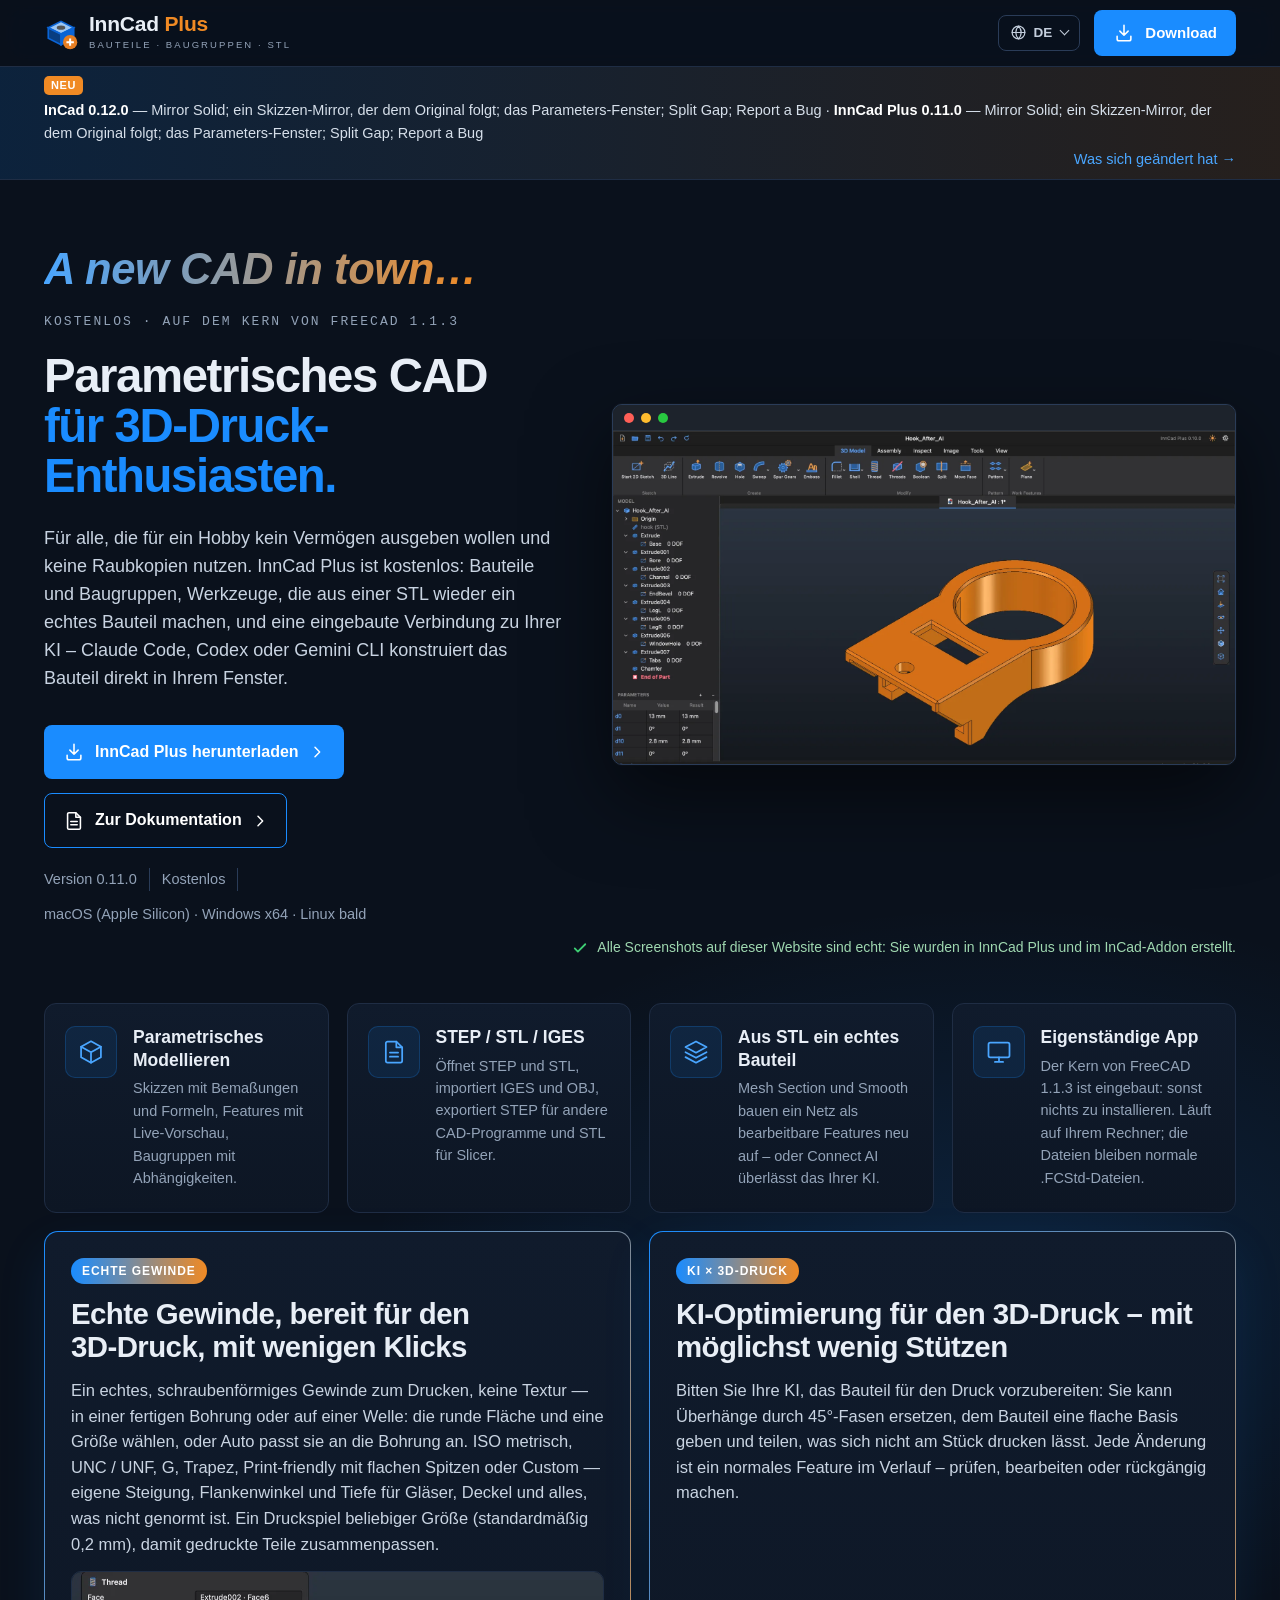
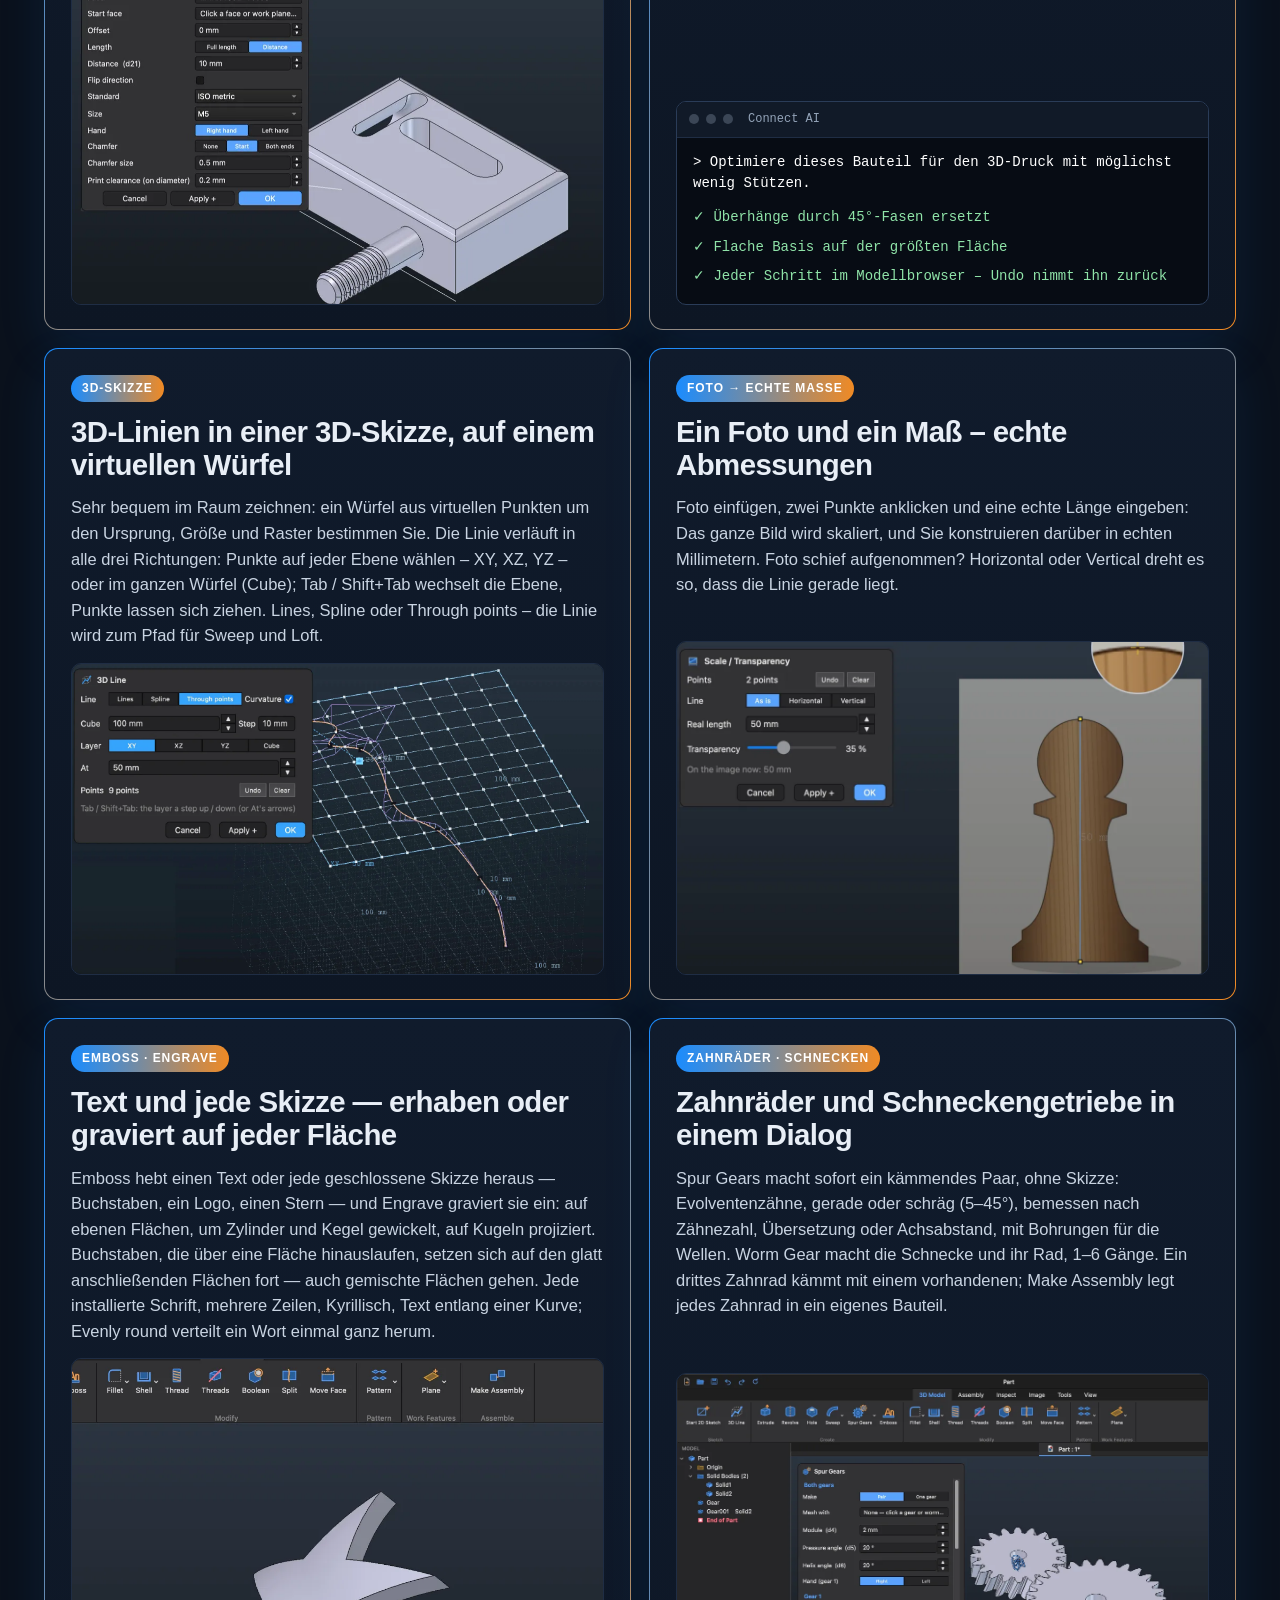
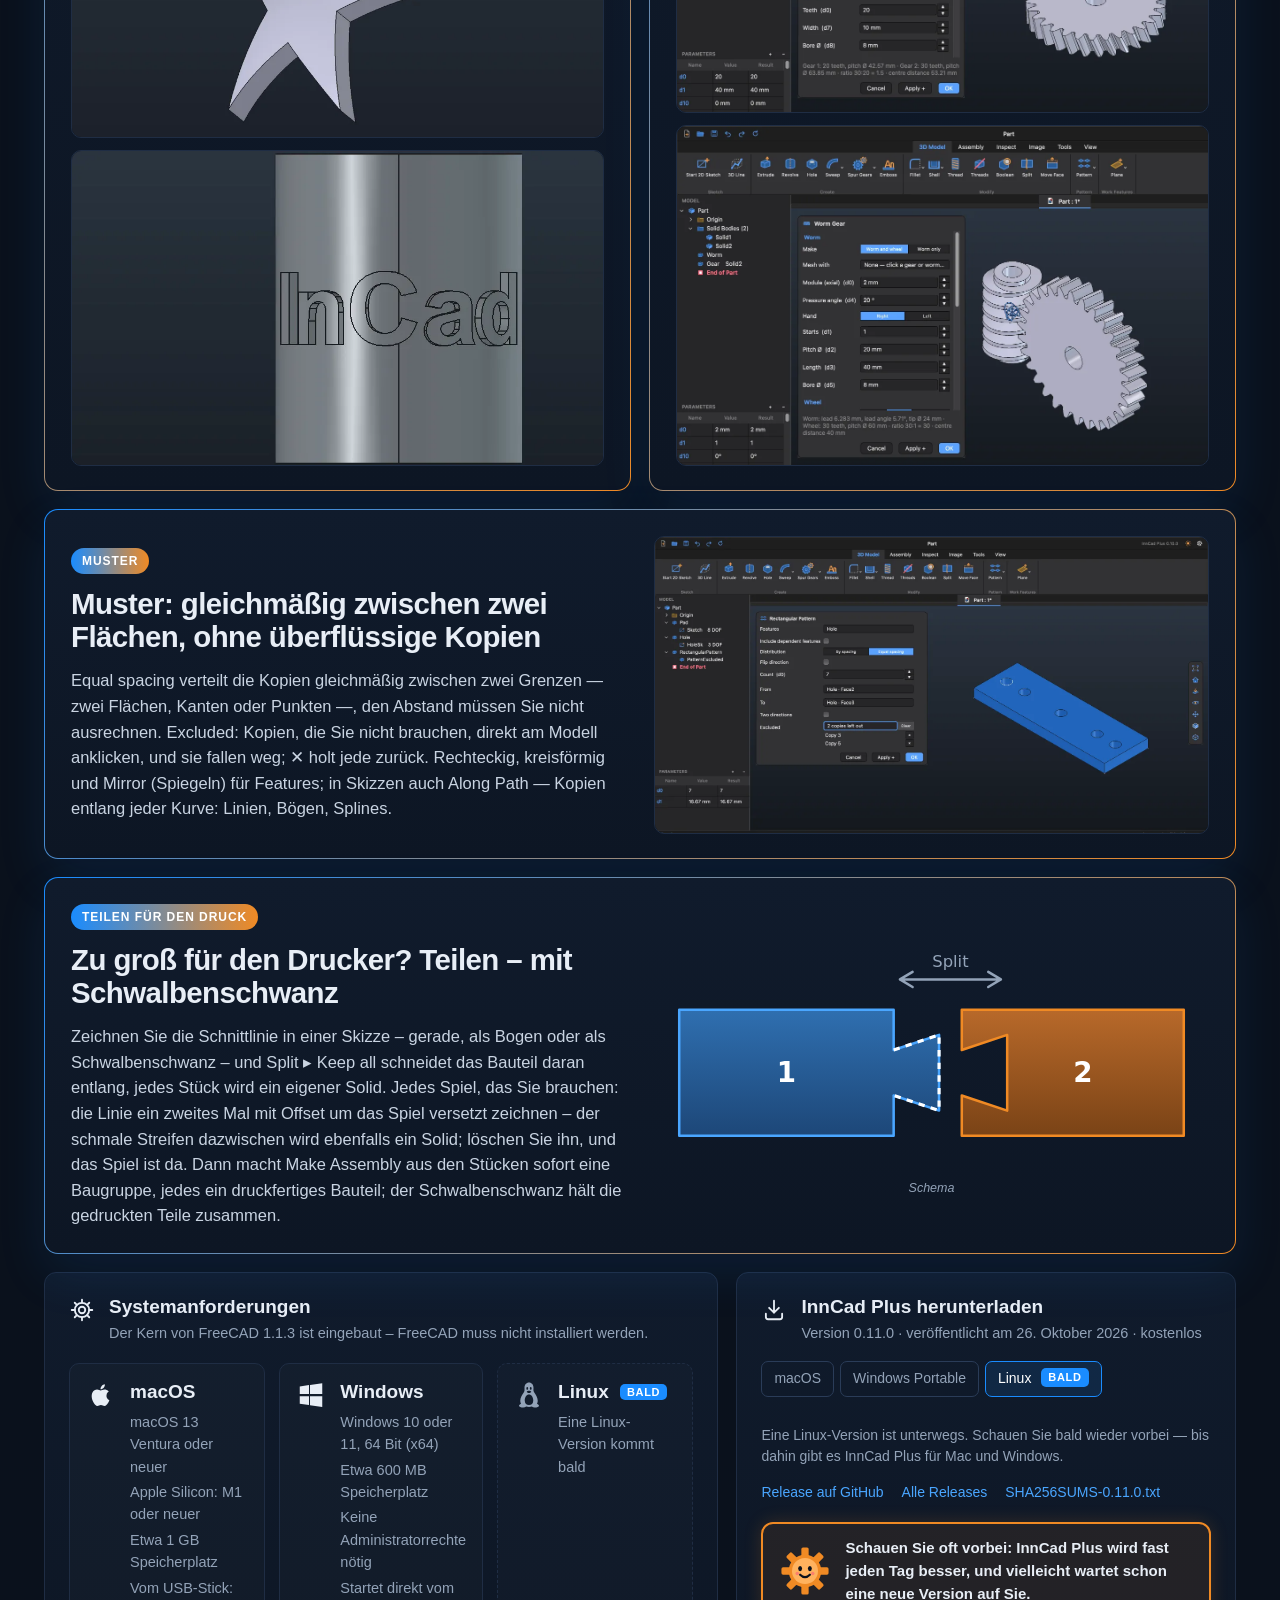
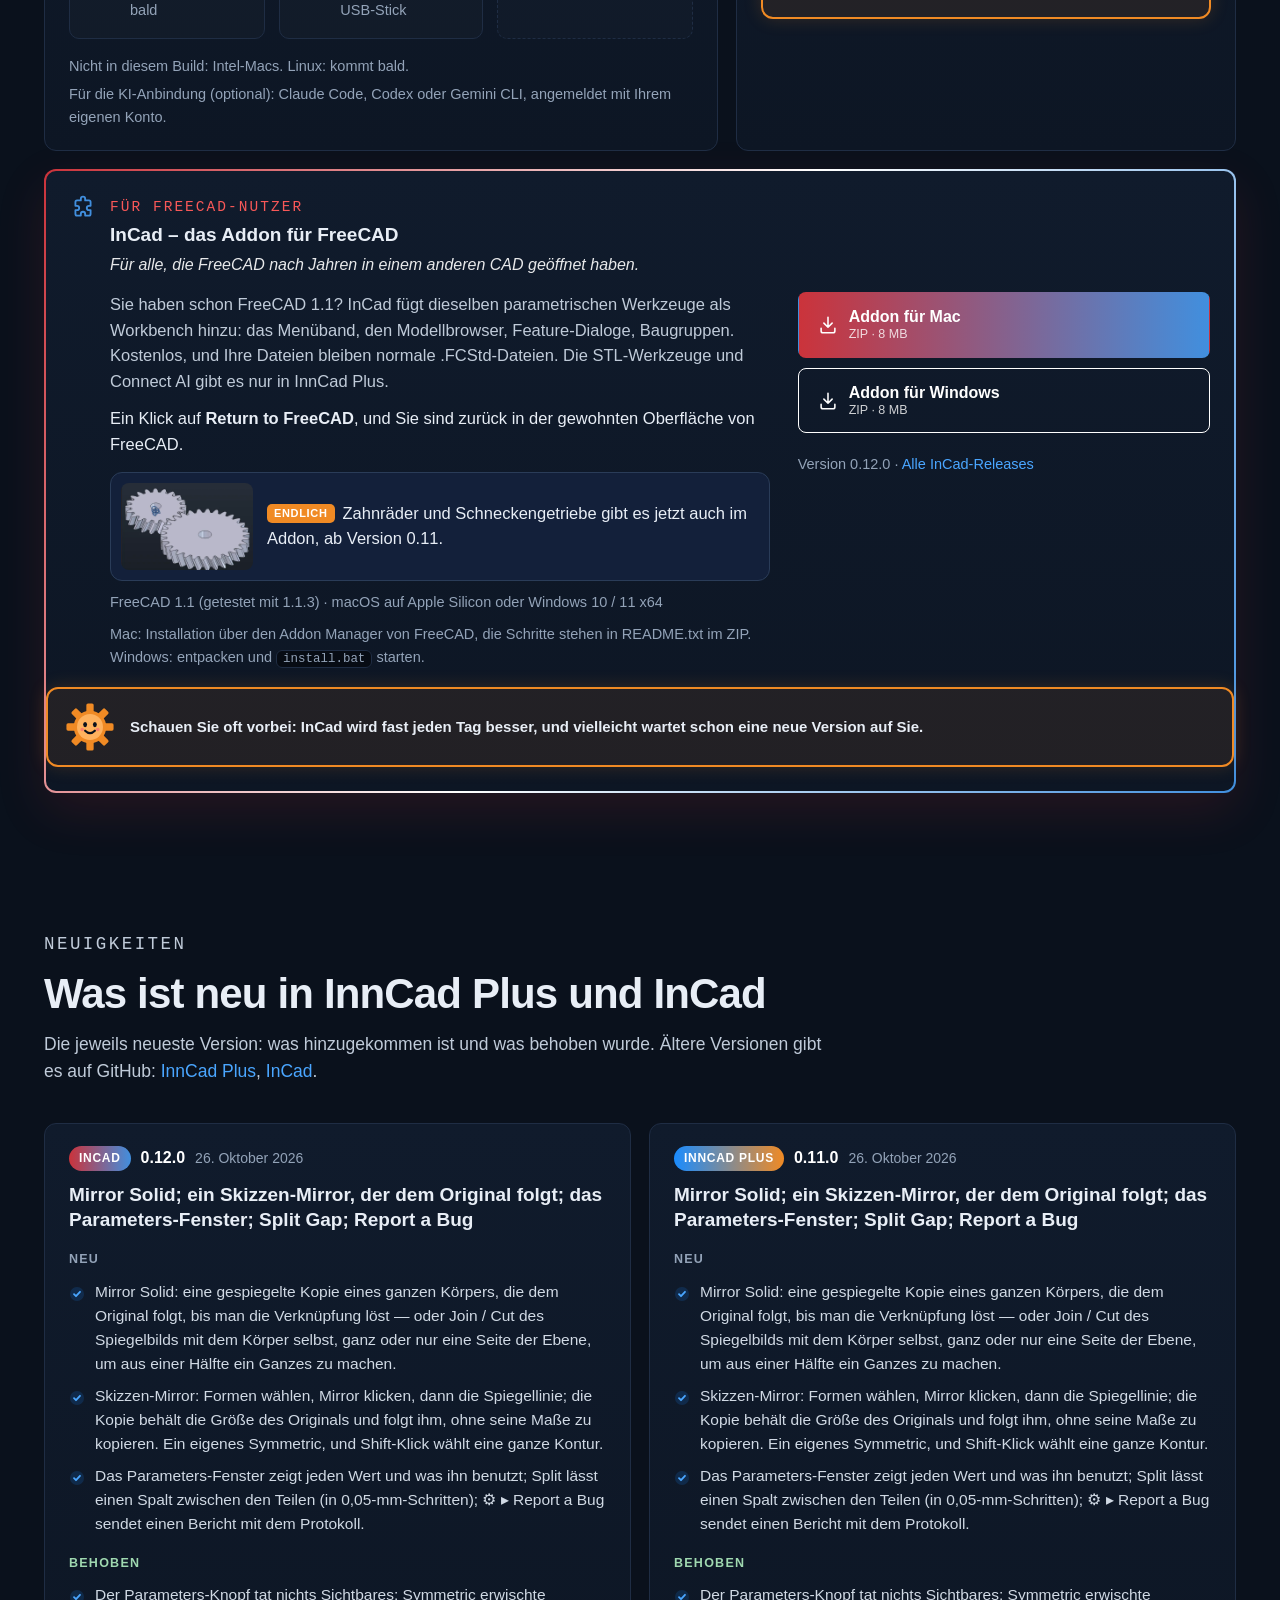
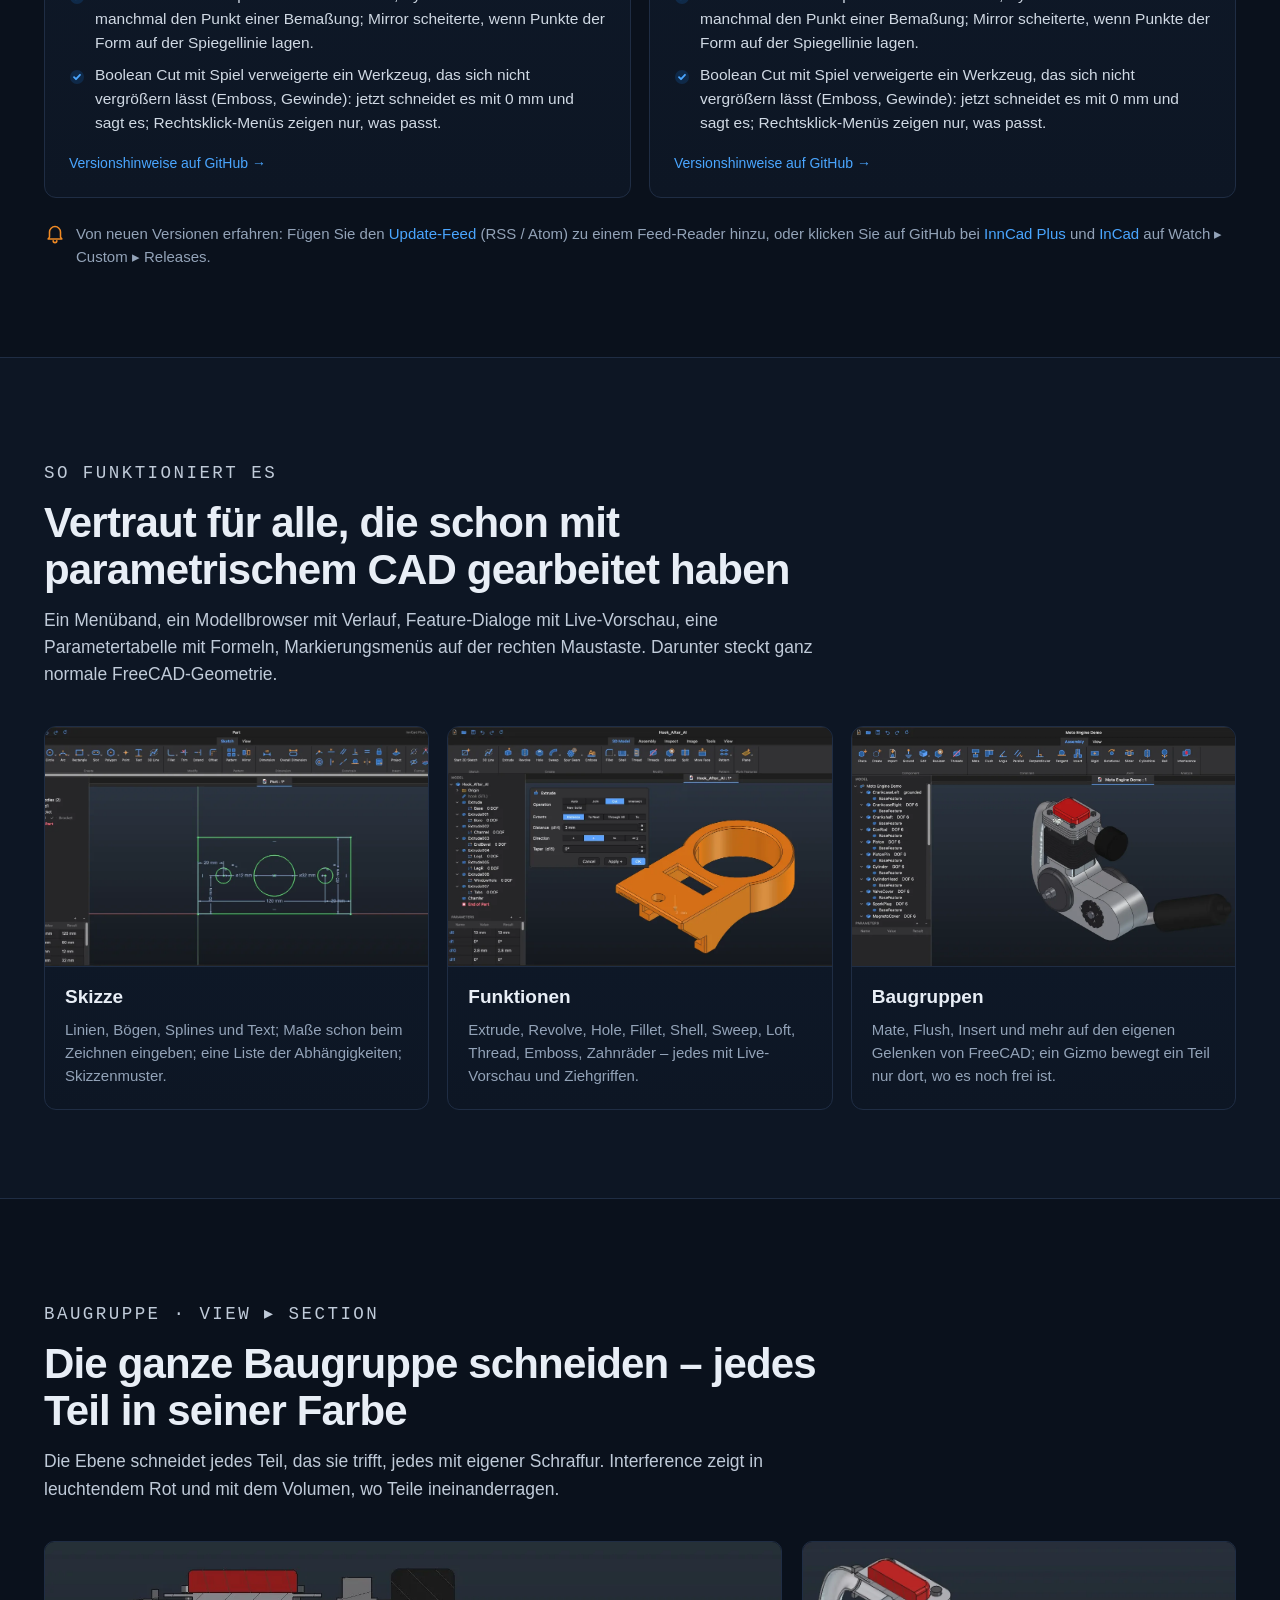
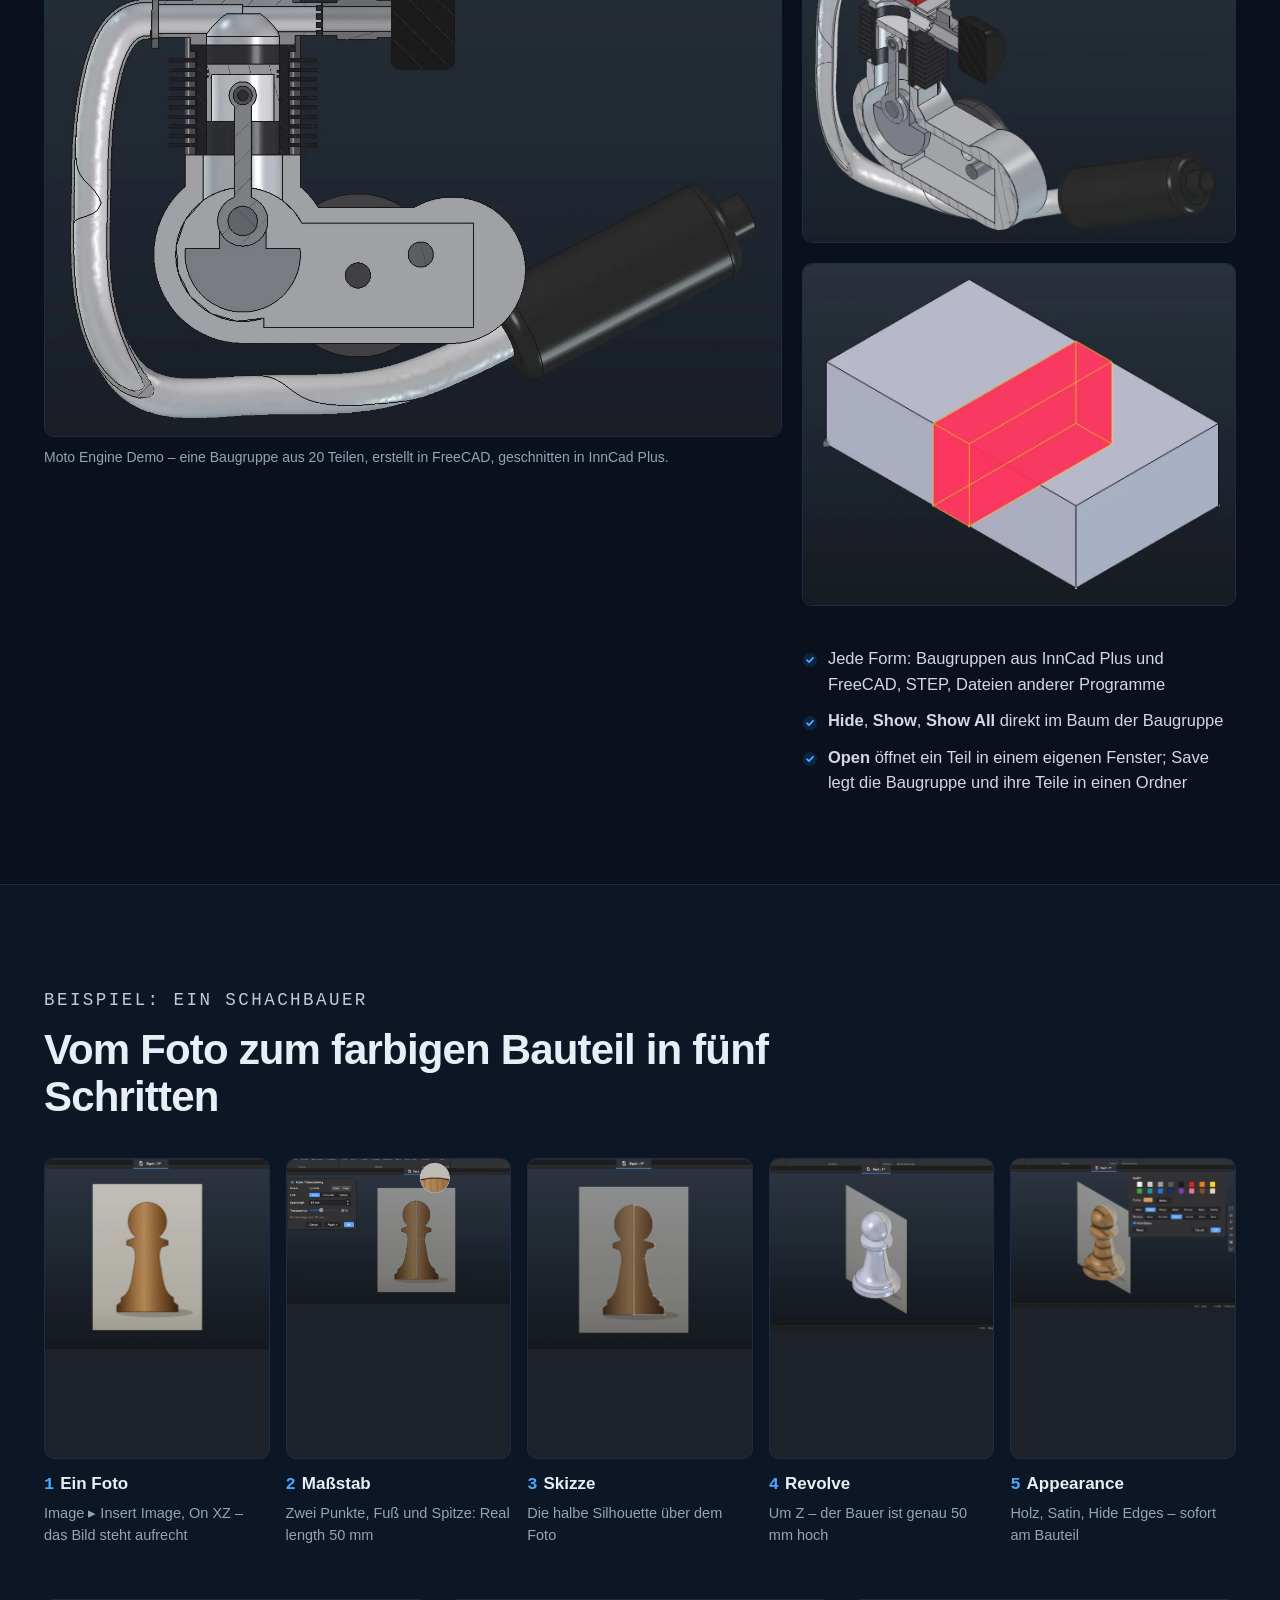
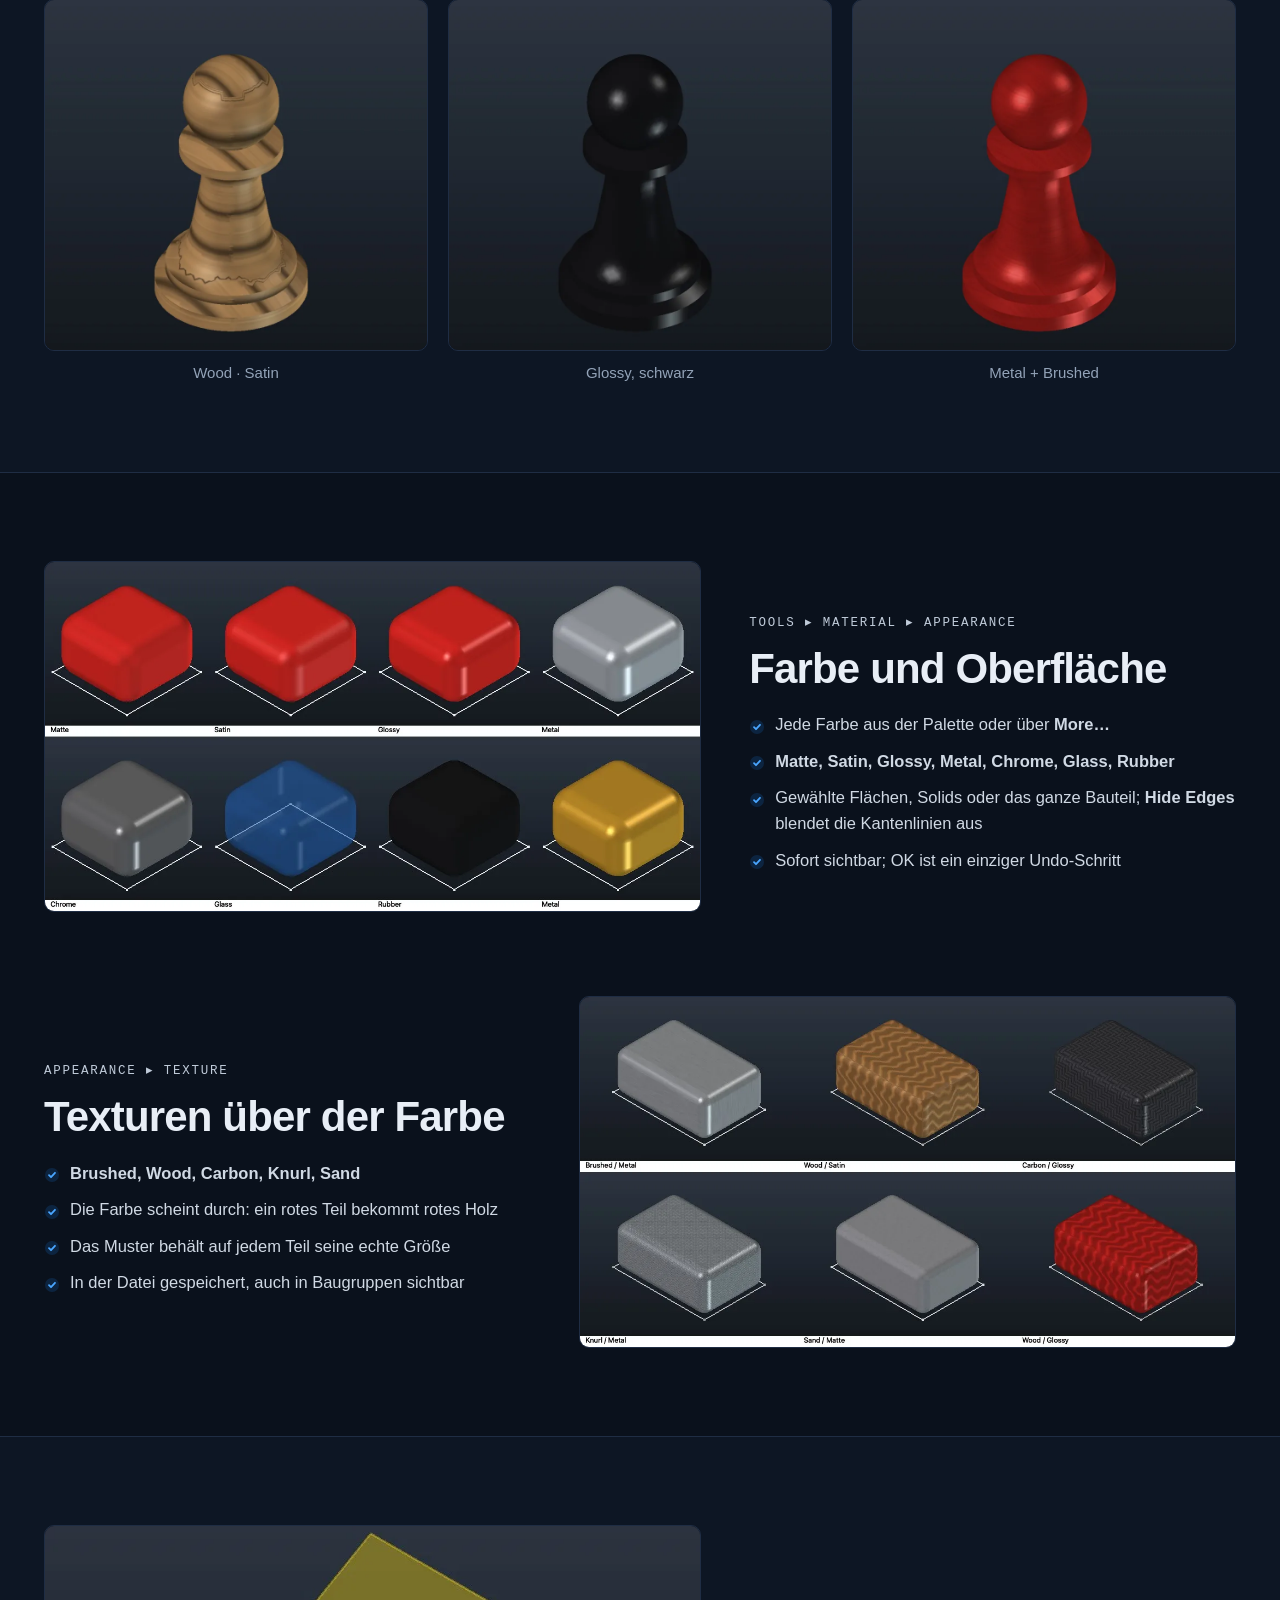
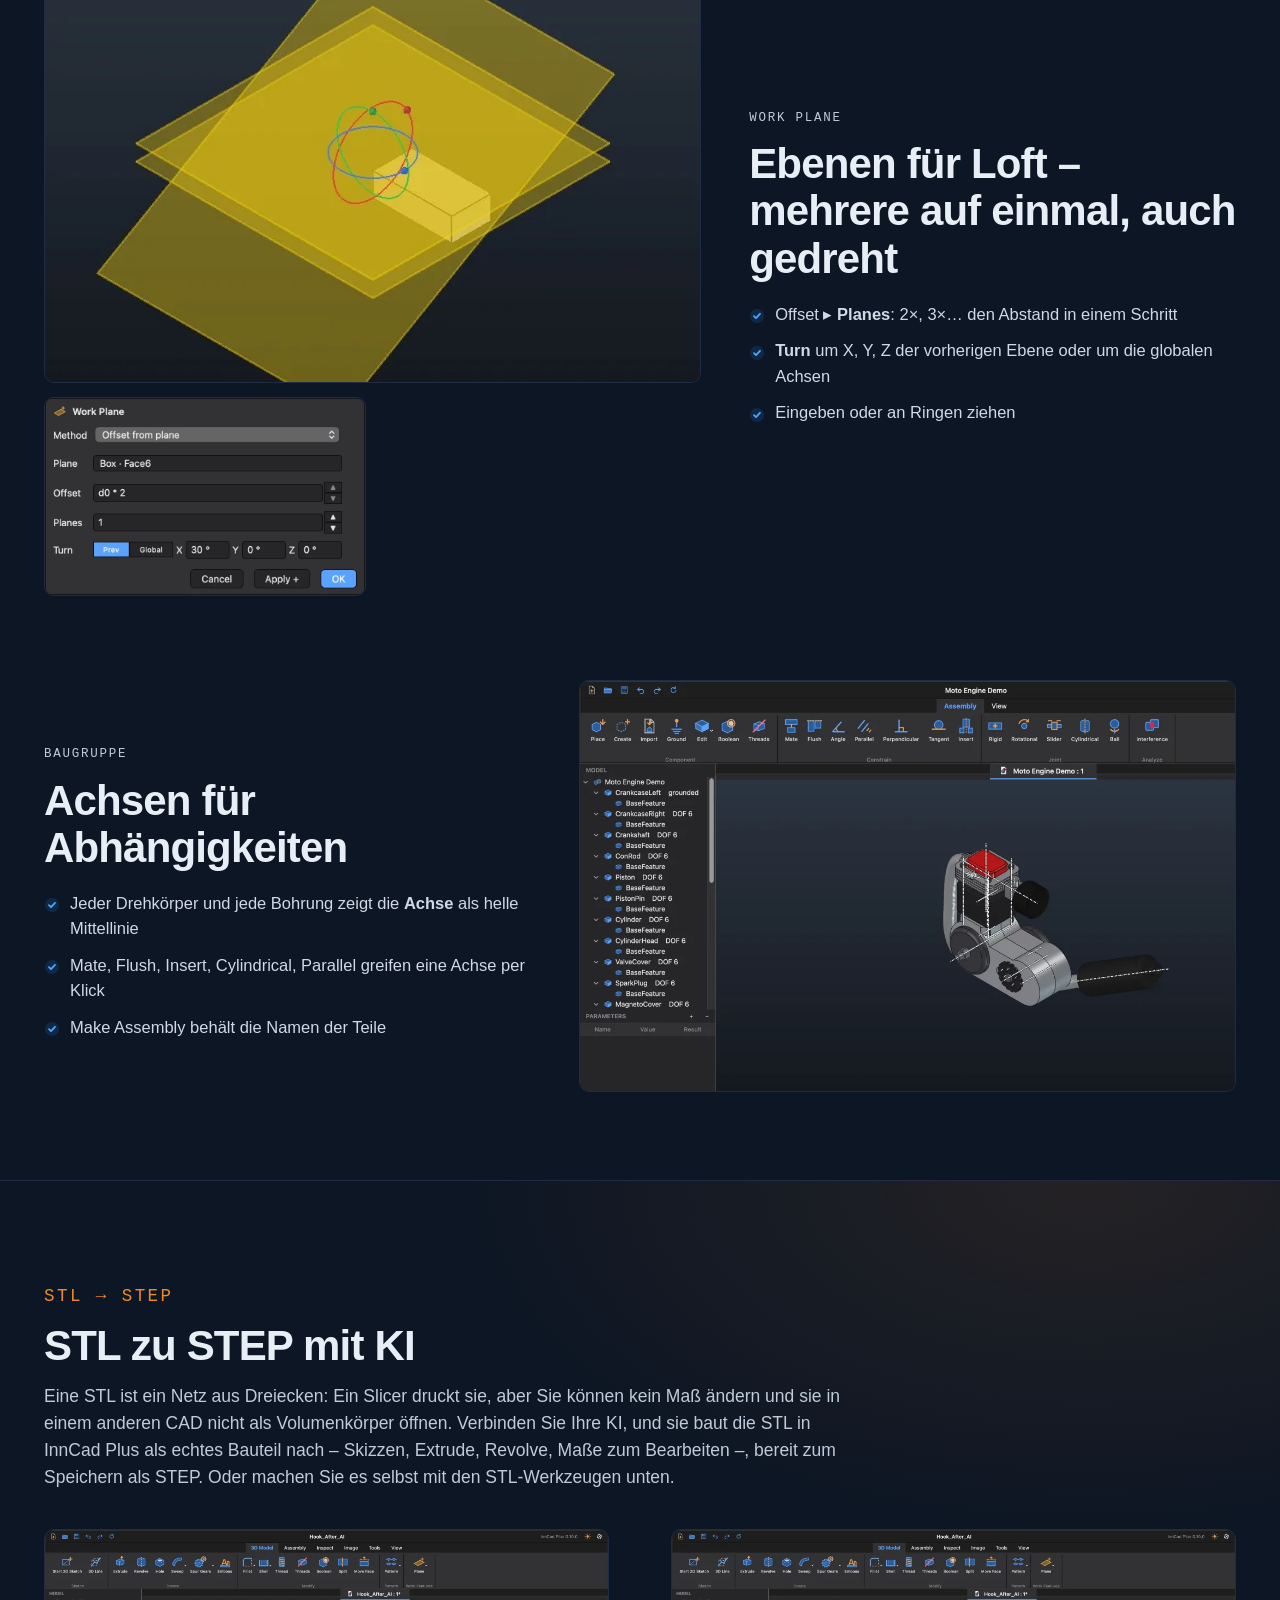
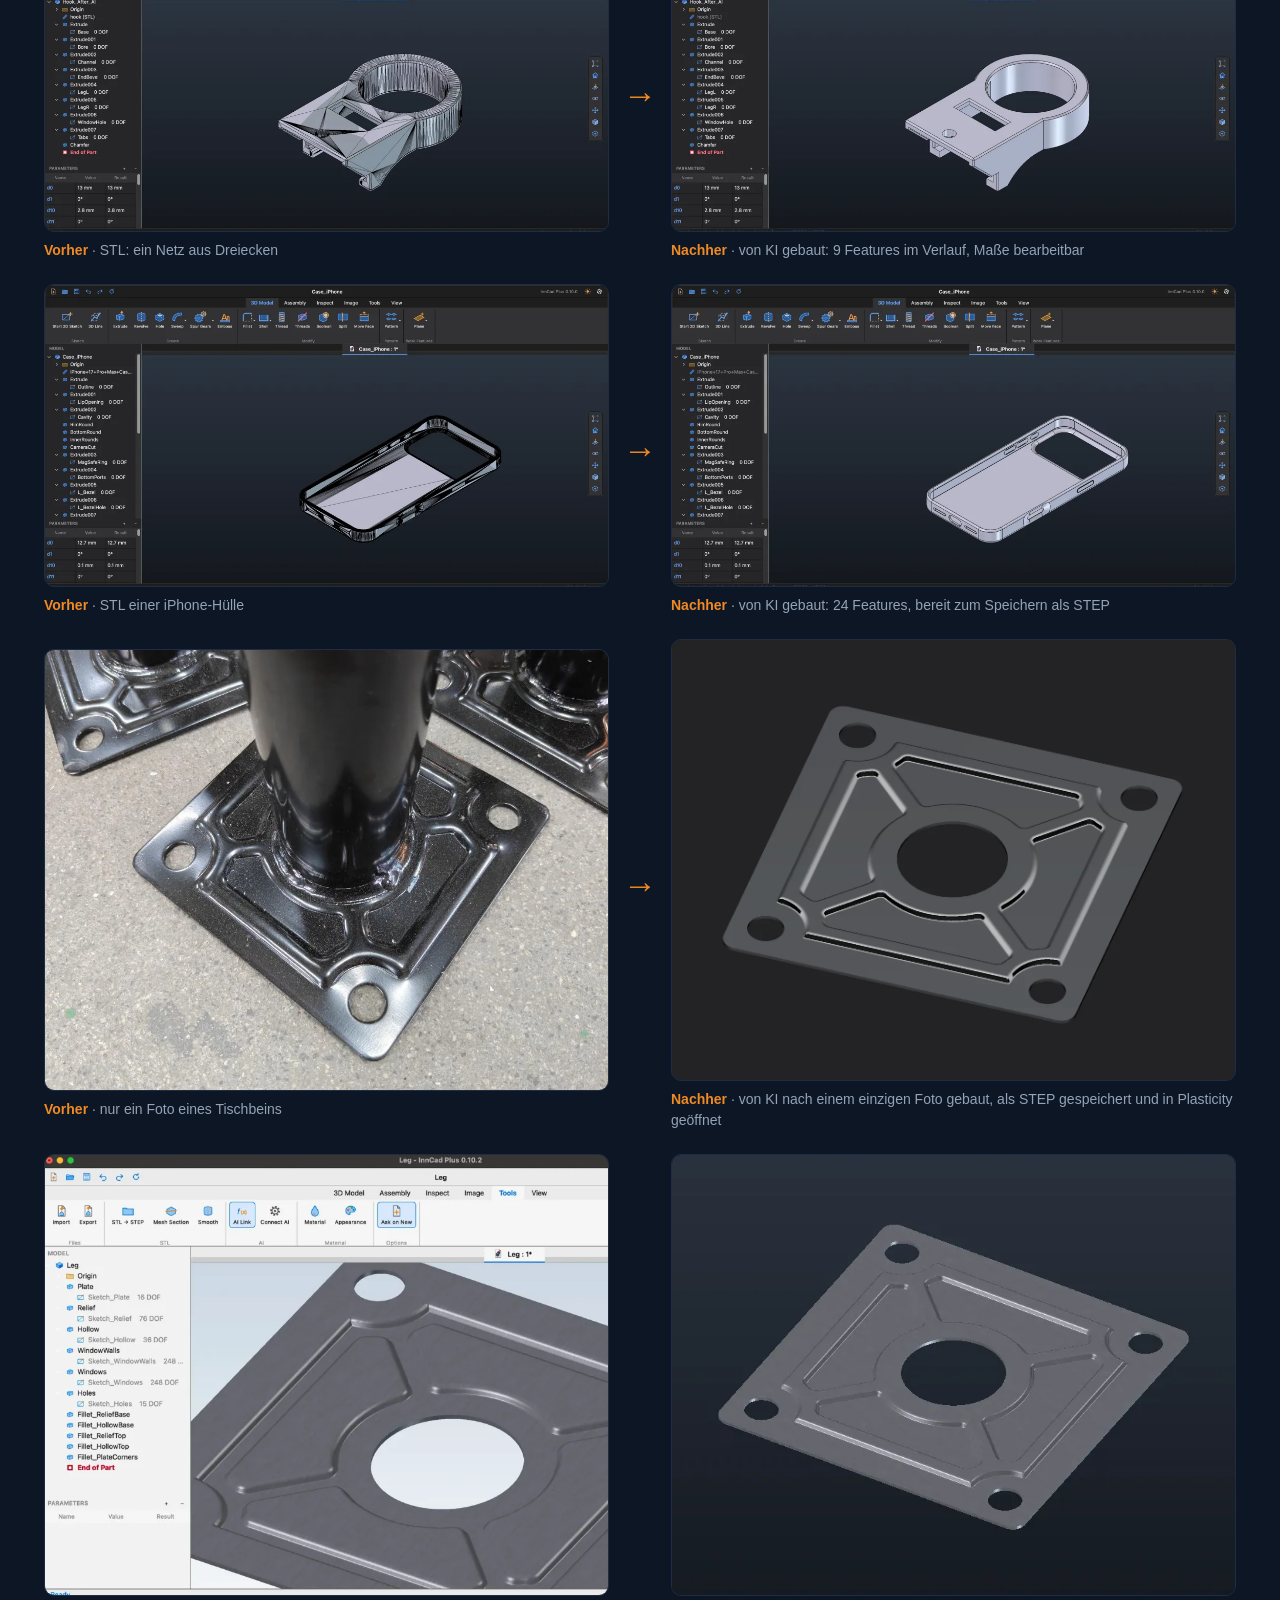
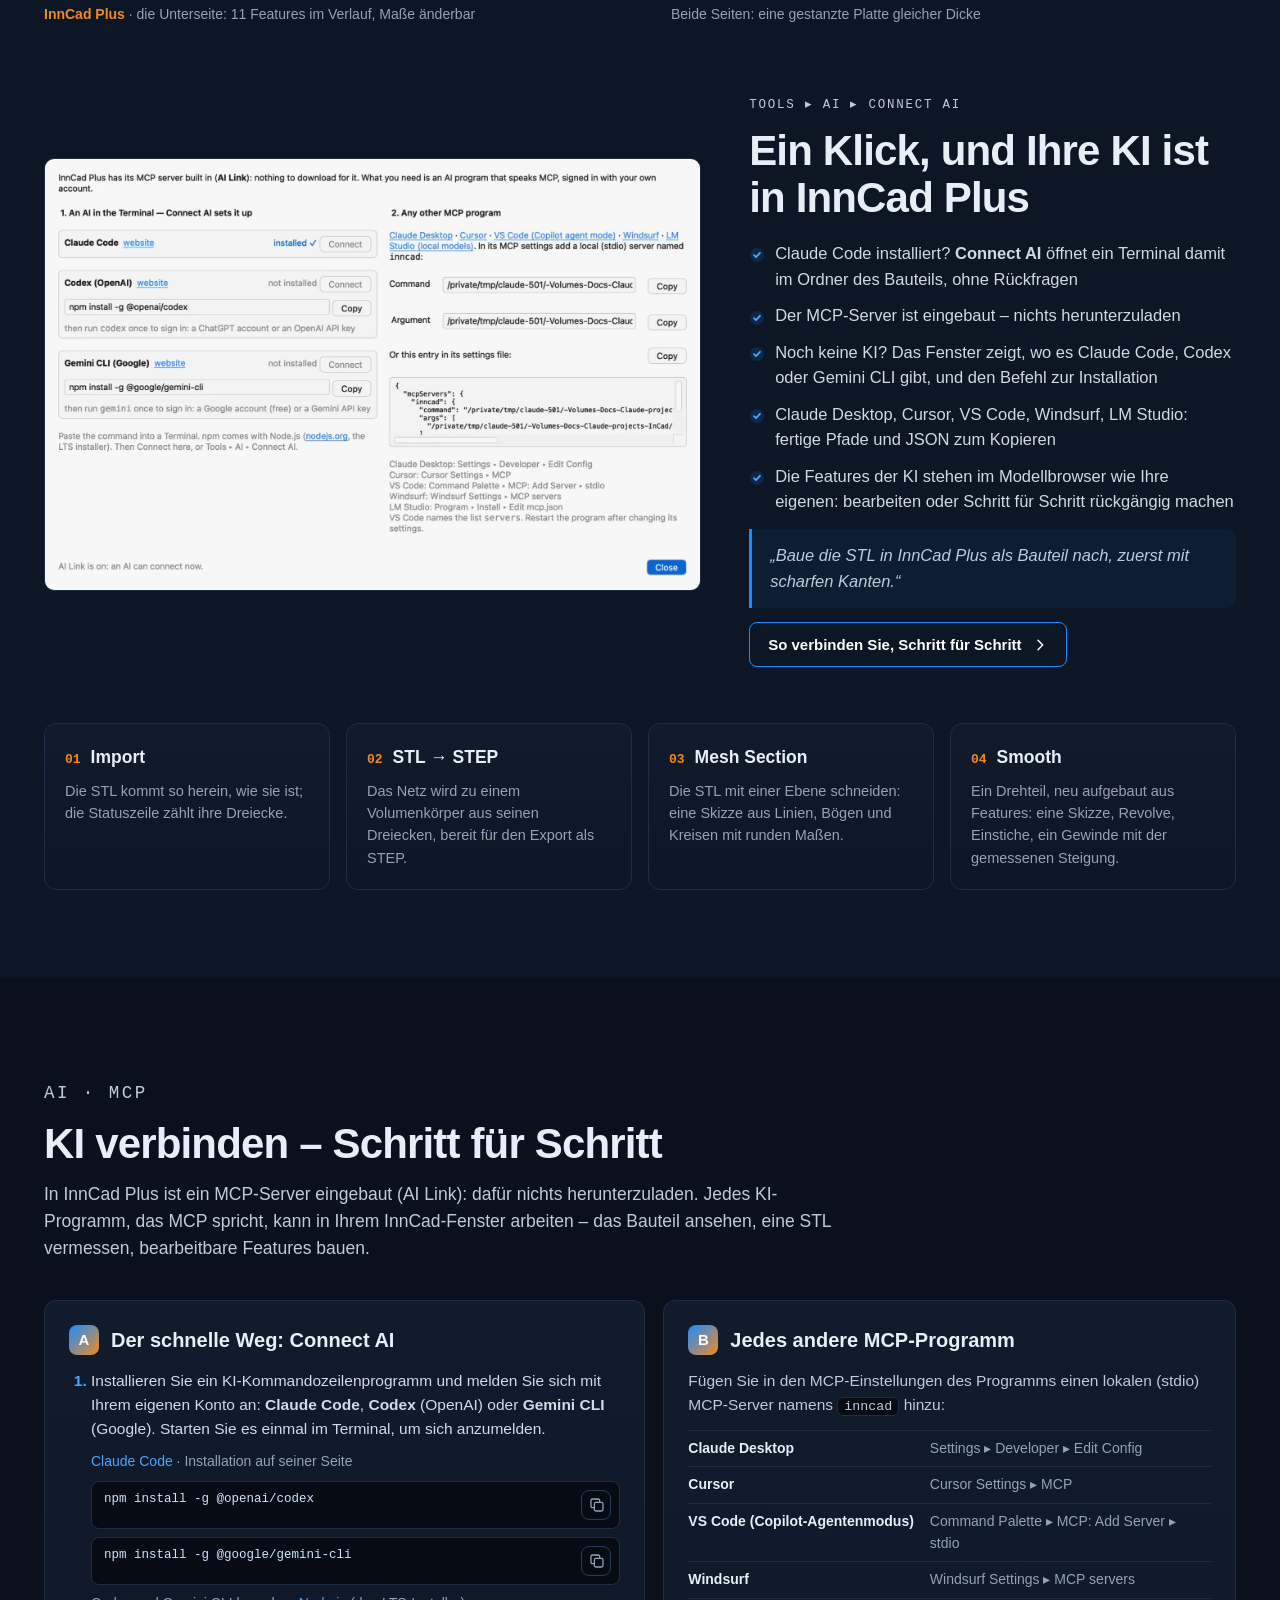
==== commit 6e9d50a4: "Windows runs from a USB stick (Mac soon); a Linux tab in Download: soon" ====
--- a/de/index.html
+++ b/de/index.html
@@ -22,7 +22,7 @@
 <meta property="og:image" content="https://inncad.com/og.jpg">
 <meta name="twitter:card" content="summary_large_image">
 <link rel="icon" href="../icon.svg" type="image/svg+xml">
-<link rel="stylesheet" href="../style.css?v=78bd5b38">
+<link rel="stylesheet" href="../style.css?v=b80f6d73">
 <script>document.documentElement.classList.add("js")</script>
 </head>
 <body>
@@ -150,9 +150,9 @@
         <p>Der Kern von FreeCAD 1.1.3 ist eingebaut – FreeCAD muss nicht installiert werden.</p></div></div>
       <div class="oss">
         <div class="osr"><svg viewBox="0 0 24 24" aria-hidden="true"><path d="M16.37 12.6c-.02-2.2 1.8-3.26 1.88-3.31-1.03-1.5-2.62-1.7-3.18-1.73-1.35-.14-2.64.8-3.33.8-.69 0-1.74-.78-2.86-.76-1.47.02-2.83.86-3.59 2.17-1.53 2.66-.39 6.6 1.1 8.75.73 1.05 1.6 2.24 2.73 2.2 1.1-.05 1.51-.71 2.84-.71 1.32 0 1.7.71 2.86.69 1.18-.02 1.93-1.07 2.65-2.13.84-1.22 1.18-2.4 1.2-2.46-.03-.01-2.3-.88-2.3-3.51zM14.19 6.15c.6-.73 1.01-1.75.9-2.76-.87.04-1.92.58-2.54 1.31-.56.64-1.05 1.67-.92 2.66.97.08 1.96-.49 2.56-1.21z"/></svg><div><h3>macOS</h3><ul>
-          <li>macOS 13 Ventura oder neuer</li><li>Apple Silicon: M1 oder neuer</li><li>Etwa 1 GB Speicherplatz</li></ul></div></div>
+          <li>macOS 13 Ventura oder neuer</li><li>Apple Silicon: M1 oder neuer</li><li>Etwa 1 GB Speicherplatz</li><li>Vom USB-Stick: bald</li></ul></div></div>
         <div class="osr"><svg viewBox="0 0 24 24" aria-hidden="true"><path d="M3 5.1 10.4 4v7.2H3V5.1zm0 13.8 7.4 1.1v-7.1H3v6zm8.2 1.2L21 21.5v-8.6h-9.8v7.2zM11.2 3.9v7.3H21V2.5l-9.8 1.4z"/></svg><div><h3>Windows</h3><ul>
-          <li>Windows 10 oder 11, 64 Bit (x64)</li><li>Etwa 600 MB Speicherplatz</li><li>Keine Administratorrechte nötig</li></ul></div></div>
+          <li>Windows 10 oder 11, 64 Bit (x64)</li><li>Etwa 600 MB Speicherplatz</li><li>Keine Administratorrechte nötig</li><li>Startet direkt vom USB-Stick</li></ul></div></div>
         <div class="osr soon"><svg viewBox="0 0 24 24" aria-hidden="true"><path fill-rule="evenodd" d="M12 2c-2.2 0-3.6 1.8-3.6 4.3 0 1.3.3 2.2-.6 3.6C6.6 11.8 5 14 5 16.6c0 .9.2 1.7.6 2.4-.9.4-1.6 1-1.6 1.6 0 .9 1.6 1.4 3.4 1.4 1 0 1.8-.3 2.3-.8.7.2 1.5.3 2.3.3s1.6-.1 2.3-.3c.5.5 1.3.8 2.3.8 1.8 0 3.4-.5 3.4-1.4 0-.6-.7-1.2-1.6-1.6.4-.7.6-1.5.6-2.4 0-2.6-1.6-4.8-2.8-6.7-.9-1.4-.6-2.3-.6-3.6C15.6 3.8 14.2 2 12 2zm-1.4 3.6c.4 0 .7.5.7 1.1s-.3 1.1-.7 1.1-.7-.5-.7-1.1.3-1.1.7-1.1zm2.8 0c.4 0 .7.5.7 1.1s-.3 1.1-.7 1.1-.7-.5-.7-1.1.3-1.1.7-1.1zM12 8.6c.9 0 1.8.4 1.8.8s-.9 1-1.8 1-1.8-.6-1.8-1 .9-.8 1.8-.8zm0 3c2 0 3.4 2.2 3.4 4.7S14 20 12 20s-3.4-1.2-3.4-3.7S10 11.6 12 11.6z"/></svg><div><h3>Linux <span class="tag-soon">bald</span></h3><ul>
           <li>Eine Linux-Version kommt bald</li></ul></div></div>
       </div>
@@ -168,6 +168,7 @@
       <div class="tabs" role="tablist">
         <button type="button" role="tab" data-pf="pf-mac">macOS</button>
         <button type="button" role="tab" data-pf="pf-zip">Windows Portable</button>
+        <button type="button" role="tab" data-pf="pf-linux">Linux <span class="tag-soon">bald</span></button>
       </div>
       <div class="pf" id="pf-mac"><h4>macOS</h4>
         <a class="btn primary" href="https://github.com/Igr11/InnCadPlus-releases/releases/download/v0.11.0/InnCadPlus-0.11.0-macos-arm64.dmg"><svg class="i" viewBox="0 0 24 24" aria-hidden="true"><path d="M12 3.5v11m0 0-4.5-4.5m4.5 4.5 4.5-4.5M4.5 15.5v3a2 2 0 0 0 2 2h11a2 2 0 0 0 2-2v-3"/></svg>Für Mac herunterladen</a>
@@ -181,6 +182,7 @@
         <div class="sha"><div><small>SHA-256</small><code>740b39d407f6d56f1f34fae2cdfeb226abb316abe75e7d65b7f31e55c1d9ed58</code></div>
           <button class="copy" type="button" data-copy="740b39d407f6d56f1f34fae2cdfeb226abb316abe75e7d65b7f31e55c1d9ed58" data-ok="Kopiert" aria-label="SHA-256 kopieren"><svg class="i" viewBox="0 0 24 24" aria-hidden="true"><rect x="8.5" y="8.5" width="11.5" height="11.5" rx="2"/><path d="M15.5 8.5V5.5A1.5 1.5 0 0 0 14 4H5.5A1.5 1.5 0 0 0 4 5.5V14a1.5 1.5 0 0 0 1.5 1.5h3"/></svg></button></div>
         <p class="note"><b>Keine Installation nötig. Entpacken und loslegen.</b> Einen kurzen Pfad nur mit lateinischen Buchstaben wählen, dann <code>InnCadPlus.exe</code> starten.</p></div>
+      <div class="pf" id="pf-linux"><h4>Linux</h4><p class="note">Eine Linux-Version ist unterwegs. Schauen Sie bald wieder vorbei — bis dahin gibt es InnCad Plus für Mac und Windows.</p></div>
       <div class="links">
         <a href="https://github.com/Igr11/InnCadPlus-releases/releases/tag/v0.11.0">Release auf GitHub</a>
         <a href="https://github.com/Igr11/InnCadPlus-releases/releases">Alle Releases</a>
@@ -599,6 +601,6 @@
 </div></footer>
 
 <dialog id="lb"><img alt=""></dialog>
-<script src="../app.js?v=78bd5b38" defer></script>
+<script src="../app.js?v=b80f6d73" defer></script>
 </body>
 </html>
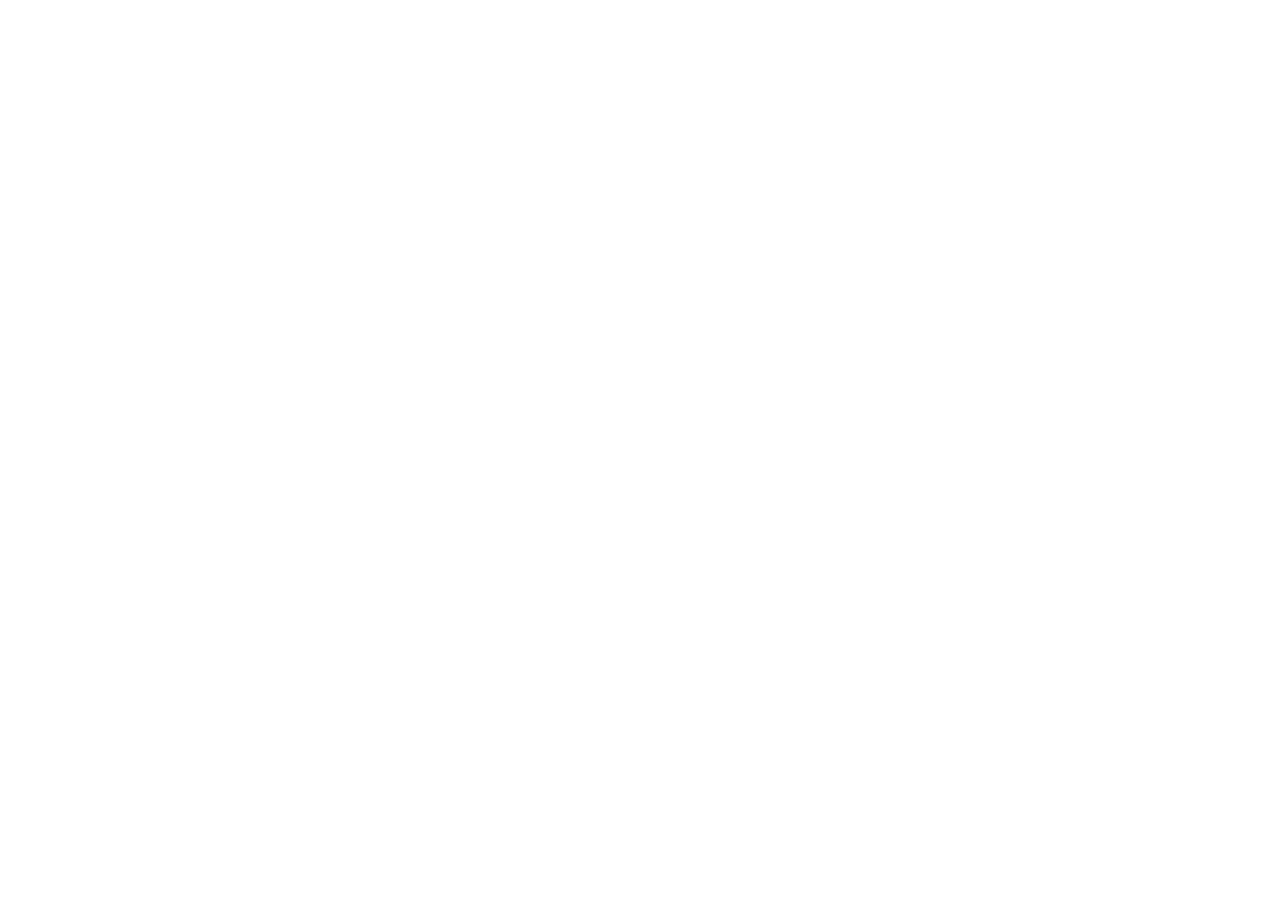
==== commit 80f7caee: "InnCad Plus is now ProstoCAD: every page forwards to prostocad.com" ====
--- a/de/index.html
+++ b/de/index.html
@@ -1,606 +1,10 @@
 <!doctype html>
-<html lang="de">
-<head>
-<meta charset="utf-8">
-<meta name="viewport" content="width=device-width, initial-scale=1">
-<title>InnCad Plus — kostenloses parametrisches CAD für den 3D-Druck, mit STL-Werkzeugen und KI</title>
-<meta name="description" content="InnCad Plus: parametrische Bauteile und Baugruppen auf dem Kern von FreeCAD 1.1.3. Eine Mac-App und eine Windows-Version, STL-Werkzeuge und eine eingebaute KI-Anbindung (Claude Code, Codex, Gemini CLI).">
-<meta property="og:title" content="InnCad Plus">
-<meta property="og:description" content="InnCad Plus: parametrische Bauteile und Baugruppen auf dem Kern von FreeCAD 1.1.3. Eine Mac-App und eine Windows-Version, STL-Werkzeuge und eine eingebaute KI-Anbindung (Claude Code, Codex, Gemini CLI).">
-<meta property="og:type" content="website">
-<meta name="theme-color" content="#0a111c">
-<meta name="msvalidate.01" content="499B6EF04BFF810C76A070A973326980">
-<link rel="alternate" hreflang="en" href="https://inncad.com/">
-<link rel="alternate" hreflang="ru" href="https://inncad.com/ru/">
-<link rel="alternate" hreflang="de" href="https://inncad.com/de/">
-<link rel="alternate" hreflang="zh-Hans" href="https://inncad.com/zh/">
-<link rel="alternate" hreflang="hi" href="https://inncad.com/hi/">
-<link rel="alternate" hreflang="x-default" href="https://inncad.com/">
-<link rel="canonical" href="https://inncad.com/de/">
-<link rel="alternate" type="application/atom+xml" href="https://inncad.com/de/updates.xml" title="InnCad Plus und InCad — Neuigkeiten">
-<meta property="og:url" content="https://inncad.com/de/">
-<meta property="og:image" content="https://inncad.com/og.jpg">
-<meta name="twitter:card" content="summary_large_image">
-<link rel="icon" href="../icon.svg" type="image/svg+xml">
-<link rel="stylesheet" href="../style.css?v=b80f6d73">
-<script>document.documentElement.classList.add("js")</script>
-</head>
-<body>
-<header class="top"><div class="wrap">
-  <a class="brand" href="#top"><img src="../icon.svg" alt="" width="34" height="34"><span><strong>InnCad <span>Plus</span></strong><small>Bauteile · Baugruppen · STL</small></span></a>
-  <nav class="links">
-    <a href="#features">Funktionen</a>
-    <a href="#updates">Neuigkeiten</a>
-    <a href="#docs">Dokumentation</a>
-    <a href="#requirements">Anforderungen</a>
-    <a href="#addon">FreeCAD-Addon</a>
-    <a href="#faq">FAQ</a>
-    <a href="#contact">Kontakt</a>
-  </nav>
-  <div class="right">
-    <details class="langmenu"><summary aria-label="Language"><svg class="i" viewBox="0 0 24 24" aria-hidden="true"><circle cx="12" cy="12" r="9"/><path d="M3 12h18M12 3c2.6 2.6 3.8 5.6 3.8 9s-1.2 6.4-3.8 9c-2.6-2.6-3.8-5.6-3.8-9S9.4 5.6 12 3z"/></svg><span>DE</span></summary><div class="menu"><a href="../" data-lang="en" hreflang="en" lang="en">English</a><a href="../ru/" data-lang="ru" hreflang="ru" lang="ru">Русский</a><a href="../de/" data-lang="de" hreflang="de" lang="de" aria-current="true">Deutsch</a><a href="../zh/" data-lang="zh" hreflang="zh-Hans" lang="zh-Hans">中文</a><a href="../hi/" data-lang="hi" hreflang="hi" lang="hi">हिन्दी</a></div></details>
-    <a class="btn primary small" href="#download"><svg class="i" viewBox="0 0 24 24" aria-hidden="true"><path d="M12 3.5v11m0 0-4.5-4.5m4.5 4.5 4.5-4.5M4.5 15.5v3a2 2 0 0 0 2 2h11a2 2 0 0 0 2-2v-3"/></svg><span>Download</span></a>
-  </div>
-</div></header>
-<div class="newsbar"><div class="wrap"><a href="#updates"><span class="tag-new">Neu</span><span class="what"><b>InCad 0.12.0</b> — Mirror Solid; ein Skizzen-Mirror, der dem Original folgt; das Parameters-Fenster; Split Gap; Report a Bug · <b>InnCad Plus 0.11.0</b> — Mirror Solid; ein Skizzen-Mirror, der dem Original folgt; das Parameters-Fenster; Split Gap; Report a Bug</span><span class="go">Was sich geändert hat →</span></a></div></div>
-
-<main id="top">
-<div class="hero"><div class="wrap">
-  <div class="grid">
-    <div>
-      <p class="town">A new CAD in town…</p>
-      <p class="mono-kicker">Kostenlos · auf dem Kern von FreeCAD 1.1.3</p>
-      <h1>Parametrisches CAD<span>für 3D‑Druck-Enthusiasten.</span></h1>
-      <p class="lead">Für alle, die für ein Hobby kein Vermögen ausgeben wollen und keine Raubkopien nutzen. InnCad Plus ist kostenlos: Bauteile und Baugruppen, Werkzeuge, die aus einer STL wieder ein echtes Bauteil machen, und eine eingebaute Verbindung zu Ihrer KI – Claude Code, Codex oder Gemini CLI konstruiert das Bauteil direkt in Ihrem Fenster.</p>
-      <div class="cta">
-        <a class="btn primary" href="#download"><svg class="i" viewBox="0 0 24 24" aria-hidden="true"><path d="M12 3.5v11m0 0-4.5-4.5m4.5 4.5 4.5-4.5M4.5 15.5v3a2 2 0 0 0 2 2h11a2 2 0 0 0 2-2v-3"/></svg>InnCad Plus herunterladen<svg class="i chev" viewBox="0 0 24 24" aria-hidden="true"><path d="m9 5 7 7-7 7"/></svg></a>
-        <a class="btn outline" href="#docs"><svg class="i" viewBox="0 0 24 24" aria-hidden="true"><path d="M14 3H6.5A1.5 1.5 0 0 0 5 4.5v15A1.5 1.5 0 0 0 6.5 21h11a1.5 1.5 0 0 0 1.5-1.5V8z"/><path d="M14 3v5h5M8.5 12.5h7M8.5 16h7"/></svg>Zur Dokumentation<svg class="i chev" viewBox="0 0 24 24" aria-hidden="true"><path d="m9 5 7 7-7 7"/></svg></a>
-      </div>
-      <p class="meta"><span>Version 0.11.0</span><i></i><span>Kostenlos</span><i></i><span>macOS (Apple Silicon) · Windows x64 · Linux bald</span></p>
-    </div>
-    <div class="window"><div class="bar"><i></i><i></i><i></i></div><div class=""><a class="zoom" href="../img/hero.webp?v=947d2b0a"><img src="../img/hero.webp?v=947d2b0a" alt="Das Fenster von InnCad Plus: Menüband, Modellbrowser, Parameter und ein Bauteil" width="1800" height="963" loading="lazy" decoding="async"></a></div></div>
-  </div>
-  <p class="real"><svg class="i" viewBox="0 0 24 24" aria-hidden="true"><path d="M5 12.5l4.2 4.2L19 7"/></svg>Alle Screenshots auf dieser Website sind echt: Sie wurden in InnCad Plus und im InCad-Addon erstellt.</p>
-
-  <div class="feats" id="features">
-    <div class="box feat"><div class="ico"><svg class="i" viewBox="0 0 24 24" aria-hidden="true"><path d="M12 2.8 20.5 7.5v9L12 21.2 3.5 16.5v-9z"/><path d="M3.5 7.5 12 12.2l8.5-4.7M12 12.2v9"/></svg></div><div><h3>Parametrisches Modellieren</h3>
-      <p>Skizzen mit Bemaßungen und Formeln, Features mit Live-Vorschau, Baugruppen mit Abhängigkeiten.</p></div></div>
-    <div class="box feat"><div class="ico"><svg class="i" viewBox="0 0 24 24" aria-hidden="true"><path d="M14 3H6.5A1.5 1.5 0 0 0 5 4.5v15A1.5 1.5 0 0 0 6.5 21h11a1.5 1.5 0 0 0 1.5-1.5V8z"/><path d="M14 3v5h5M8.5 12.5h7M8.5 16h7"/></svg></div><div><h3>STEP / STL / IGES</h3>
-      <p>Öffnet STEP und STL, importiert IGES und OBJ, exportiert STEP für andere CAD-Programme und STL für Slicer.</p></div></div>
-    <div class="box feat"><div class="ico"><svg class="i" viewBox="0 0 24 24" aria-hidden="true"><path d="m12 3 9 4.8-9 4.8-9-4.8z"/><path d="m3 12.2 9 4.8 9-4.8M3 16.4l9 4.8 9-4.8"/></svg></div><div><h3>Aus STL ein echtes Bauteil</h3>
-      <p>Mesh Section und Smooth bauen ein Netz als bearbeitbare Features neu auf – oder Connect AI überlässt das Ihrer KI.</p></div></div>
-    <div class="box feat"><div class="ico"><svg class="i" viewBox="0 0 24 24" aria-hidden="true"><rect x="3" y="4" width="18" height="12.5" rx="1.5"/><path d="M8.5 20.5h7M12 16.5v4"/></svg></div><div><h3>Eigenständige App</h3>
-      <p>Der Kern von FreeCAD 1.1.3 ist eingebaut: sonst nichts zu installieren. Läuft auf Ihrem Rechner; die Dateien bleiben normale .FCStd-Dateien.</p></div></div>
-  </div>
-
-  <div class="promo">
-    <div class="promo-card">
-      <span class="pill">Echte Gewinde</span>
-      <h2>Echte Gewinde, bereit für den 3D‑Druck, mit wenigen Klicks</h2>
-      <p>Ein echtes, schraubenförmiges Gewinde zum Drucken, keine Textur — in einer fertigen Bohrung oder auf einer Welle: die runde Fläche und eine Größe wählen, oder Auto passt sie an die Bohrung an. ISO metrisch, UNC / UNF, G, Trapez, Print-friendly mit flachen Spitzen oder Custom — eigene Steigung, Flankenwinkel und Tiefe für Gläser, Deckel und alles, was nicht genormt ist. Ein Druckspiel beliebiger Größe (standardmäßig 0,2 mm), damit gedruckte Teile zusammenpassen.</p>
-      <div class="shot"><a class="zoom" href="../img/thread.webp?v=f0aac2c9"><img src="../img/thread.webp?v=f0aac2c9" alt="Der Dialog Thread und ein druckfertiges M5-Gewinde" width="1040" height="650" loading="lazy" decoding="async"></a></div>
-    </div>
-    <div class="promo-card">
-      <span class="pill">KI × 3D‑Druck</span>
-      <h2>KI-Optimierung für den 3D‑Druck – mit möglichst wenig Stützen</h2>
-      <p>Bitten Sie Ihre KI, das Bauteil für den Druck vorzubereiten: Sie kann Überhänge durch 45°-Fasen ersetzen, dem Bauteil eine flache Basis geben und teilen, was sich nicht am Stück drucken lässt. Jede Änderung ist ein normales Feature im Verlauf – prüfen, bearbeiten oder rückgängig machen.</p>
-      <div class="term"><div class="bar"><i></i><i></i><i></i><span>Connect AI</span></div>
-        <p class="you">&gt; Optimiere dieses Bauteil für den 3D‑Druck mit möglichst wenig Stützen.</p>
-        <p>✓ Überhänge durch 45°-Fasen ersetzt</p>
-        <p>✓ Flache Basis auf der größten Fläche</p>
-        <p>✓ Jeder Schritt im Modellbrowser – Undo nimmt ihn zurück</p>
-      </div>
-    </div>
-    <div class="promo-card">
-      <span class="pill">3D‑Skizze</span>
-      <h2>3D‑Linien in einer 3D‑Skizze, auf einem virtuellen Würfel</h2>
-      <p>Sehr bequem im Raum zeichnen: ein Würfel aus virtuellen Punkten um den Ursprung, Größe und Raster bestimmen Sie. Die Linie verläuft in alle drei Richtungen: Punkte auf jeder Ebene wählen – XY, XZ, YZ – oder im ganzen Würfel (Cube); Tab / Shift+Tab wechselt die Ebene, Punkte lassen sich ziehen. Lines, Spline oder Through points – die Linie wird zum Pfad für Sweep und Loft.</p>
-      <div class="shot"><a class="zoom" href="../img/line3d_curve.webp?v=f475d377"><img src="../img/line3d_curve.webp?v=f475d377" alt="Eine 3D-Linie durch Punkte auf verschiedenen Ebenen des virtuellen Würfels" width="1510" height="882" loading="lazy" decoding="async"></a></div>
-    </div>
-    <div class="promo-card">
-      <span class="pill">Foto → echte Maße</span>
-      <h2>Ein Foto und ein Maß – echte Abmessungen</h2>
-      <p>Foto einfügen, zwei Punkte anklicken und eine echte Länge eingeben: Das ganze Bild wird skaliert, und Sie konstruieren darüber in echten Millimetern. Foto schief aufgenommen? Horizontal oder Vertical dreht es so, dass die Linie gerade liegt.</p>
-      <div class="shot"><a class="zoom" href="../img/photo_scale.webp?v=6fe72c0d"><img src="../img/photo_scale.webp?v=6fe72c0d" alt="Ein Foto über zwei Punkte und eine echte Länge skalieren; mit Horizontal oder Vertical ausrichten" width="1100" height="688" loading="lazy" decoding="async"></a></div>
-    </div>
-    <div class="promo-card">
-      <span class="pill">Emboss · Engrave</span>
-      <h2>Text und jede Skizze — erhaben oder graviert auf jeder Fläche</h2>
-      <p>Emboss hebt einen Text oder jede geschlossene Skizze heraus — Buchstaben, ein Logo, einen Stern — und Engrave graviert sie ein: auf ebenen Flächen, um Zylinder und Kegel gewickelt, auf Kugeln projiziert. Buchstaben, die über eine Fläche hinauslaufen, setzen sich auf den glatt anschließenden Flächen fort — auch gemischte Flächen gehen. Jede installierte Schrift, mehrere Zeilen, Kyrillisch, Text entlang einer Kurve; Evenly round verteilt ein Wort einmal ganz herum.</p>
-      <div class="stack"><div class="shot"><a class="zoom" href="../img/star.webp?v=d639d691"><img src="../img/star.webp?v=d639d691" alt="Ein Stern, gemacht in InnCad Plus" width="1000" height="711" loading="lazy" decoding="async"></a></div><div class="shot"><a class="zoom" href="../img/18_emboss.webp?v=5092079f"><img src="../img/18_emboss.webp?v=5092079f" alt="Text, um einen Zylinder erhaben aufgebracht" width="900" height="532" loading="lazy" decoding="async"></a></div></div>
-    </div>
-    <div class="promo-card" id="gears">
-      <span class="pill">Zahnräder · Schnecken</span>
-      <h2>Zahnräder und Schneckengetriebe in einem Dialog</h2>
-      <p>Spur Gears macht sofort ein kämmendes Paar, ohne Skizze: Evolventenzähne, gerade oder schräg (5–45°), bemessen nach Zähnezahl, Übersetzung oder Achsabstand, mit Bohrungen für die Wellen. Worm Gear macht die Schnecke und ihr Rad, 1–6 Gänge. Ein drittes Zahnrad kämmt mit einem vorhandenen; Make Assembly legt jedes Zahnrad in ein eigenes Bauteil.</p>
-      <div class="stack"><div class="shot"><a class="zoom" href="../img/gears_pair.webp?v=8d746a2d"><img src="../img/gears_pair.webp?v=8d746a2d" alt="Der Dialog Spur Gears und ein kämmendes schrägverzahntes Paar" width="1200" height="765" loading="lazy" decoding="async"></a></div><div class="shot"><a class="zoom" href="../img/gears_worm.webp?v=6f53ef30"><img src="../img/gears_worm.webp?v=6f53ef30" alt="Der Dialog Worm Gear mit Schnecke und Rad" width="1200" height="765" loading="lazy" decoding="async"></a></div></div>
-    </div>
-    <div class="promo-card wide">
-      <div>
-        <span class="pill">Muster</span>
-        <h2>Muster: gleichmäßig zwischen zwei Flächen, ohne überflüssige Kopien</h2>
-        <p>Equal spacing verteilt die Kopien gleichmäßig zwischen zwei Grenzen — zwei Flächen, Kanten oder Punkten —, den Abstand müssen Sie nicht ausrechnen. Excluded: Kopien, die Sie nicht brauchen, direkt am Modell anklicken, und sie fallen weg; ✕ holt jede zurück. Rechteckig, kreisförmig und Mirror (Spiegeln) für Features; in Skizzen auch Along Path — Kopien entlang jeder Kurve: Linien, Bögen, Splines.</p>
-      </div>
-      <div class="shot"><a class="zoom" href="../img/pattern.webp?v=84b6f058"><img src="../img/pattern.webp?v=84b6f058" alt="Ein rechteckiges Muster mit Equal spacing zwischen den Stirnflächen der Platte, Kopien 3 und 5 ausgelassen" width="1400" height="749" loading="lazy" decoding="async"></a></div>
-    </div>
-    <div class="promo-card wide">
-      <div>
-        <span class="pill">Teilen für den Druck</span>
-        <h2>Zu groß für den Drucker? Teilen – mit Schwalbenschwanz</h2>
-        <p>Zeichnen Sie die Schnittlinie in einer Skizze – gerade, als Bogen oder als Schwalbenschwanz – und Split ▸ Keep all schneidet das Bauteil daran entlang, jedes Stück wird ein eigener Solid. Jedes Spiel, das Sie brauchen: die Linie ein zweites Mal mit Offset um das Spiel versetzt zeichnen – der schmale Streifen dazwischen wird ebenfalls ein Solid; löschen Sie ihn, und das Spiel ist da. Dann macht Make Assembly aus den Stücken sofort eine Baugruppe, jedes ein druckfertiges Bauteil; der Schwalbenschwanz hält die gedruckten Teile zusammen.</p>
-      </div>
-      <figure class="scheme"><svg class="dovetail" viewBox="0 0 440 190" role="img" aria-label="Ein Bauteil, entlang einer Schwalbenschwanz-Linie in zwei Teile geteilt">
-  <defs><linearGradient id="dtA" x1="0" y1="0" x2="0" y2="1"><stop offset="0" stop-color="#2f6fb0"/><stop offset="1" stop-color="#1d4778"/></linearGradient>
-  <linearGradient id="dtB" x1="0" y1="0" x2="0" y2="1"><stop offset="0" stop-color="#b8692a"/><stop offset="1" stop-color="#7a4316"/></linearGradient></defs>
-  <path d="M20 60 L190 60 L190 92 L226 80 L226 140 L190 128 L190 160 L20 160 Z" fill="url(#dtA)" stroke="#4aa6ff" stroke-width="2" stroke-linejoin="round"/>
-  <path d="M244 60 L420 60 L420 160 L244 160 L244 128 L280 140 L280 80 L244 92 Z" fill="url(#dtB)" stroke="#f08a24" stroke-width="2" stroke-linejoin="round"/>
-  <path d="M190 92 L226 80 L226 140 L190 128" fill="none" stroke="#fff" stroke-width="2.5" stroke-dasharray="5 5"/>
-  <text x="105" y="117" fill="#fff" font-size="22" font-weight="700" text-anchor="middle" font-family="system-ui, sans-serif">1</text>
-  <text x="340" y="117" fill="#fff" font-size="22" font-weight="700" text-anchor="middle" font-family="system-ui, sans-serif">2</text>
-  <path d="M195 36 H275 M195 36 l10 -6 M195 36 l10 6 M275 36 l-10 -6 M275 36 l-10 6" stroke="#93a3b8" stroke-width="2" fill="none" stroke-linecap="round"/>
-  <text x="235" y="26" fill="#93a3b8" font-size="13" text-anchor="middle" font-family="system-ui, sans-serif">Split</text>
-</svg>
-        <figcaption>Schema</figcaption></figure>
-    </div>
-  </div>
-
-  <div class="pair2">
-    <div class="box req" id="requirements">
-      <div class="boxhead"><svg class="i" viewBox="0 0 24 24" aria-hidden="true"><circle cx="12" cy="12" r="3"/><circle cx="12" cy="12" r="6.6"/><path d="M12 2.5v2.9M12 18.6v2.9M21.5 12h-2.9M5.4 12H2.5M18.7 5.3l-2 2M7.3 16.7l-2 2M18.7 18.7l-2-2M7.3 7.3l-2-2"/></svg><div><h3>Systemanforderungen</h3>
-        <p>Der Kern von FreeCAD 1.1.3 ist eingebaut – FreeCAD muss nicht installiert werden.</p></div></div>
-      <div class="oss">
-        <div class="osr"><svg viewBox="0 0 24 24" aria-hidden="true"><path d="M16.37 12.6c-.02-2.2 1.8-3.26 1.88-3.31-1.03-1.5-2.62-1.7-3.18-1.73-1.35-.14-2.64.8-3.33.8-.69 0-1.74-.78-2.86-.76-1.47.02-2.83.86-3.59 2.17-1.53 2.66-.39 6.6 1.1 8.75.73 1.05 1.6 2.24 2.73 2.2 1.1-.05 1.51-.71 2.84-.71 1.32 0 1.7.71 2.86.69 1.18-.02 1.93-1.07 2.65-2.13.84-1.22 1.18-2.4 1.2-2.46-.03-.01-2.3-.88-2.3-3.51zM14.19 6.15c.6-.73 1.01-1.75.9-2.76-.87.04-1.92.58-2.54 1.31-.56.64-1.05 1.67-.92 2.66.97.08 1.96-.49 2.56-1.21z"/></svg><div><h3>macOS</h3><ul>
-          <li>macOS 13 Ventura oder neuer</li><li>Apple Silicon: M1 oder neuer</li><li>Etwa 1 GB Speicherplatz</li><li>Vom USB-Stick: bald</li></ul></div></div>
-        <div class="osr"><svg viewBox="0 0 24 24" aria-hidden="true"><path d="M3 5.1 10.4 4v7.2H3V5.1zm0 13.8 7.4 1.1v-7.1H3v6zm8.2 1.2L21 21.5v-8.6h-9.8v7.2zM11.2 3.9v7.3H21V2.5l-9.8 1.4z"/></svg><div><h3>Windows</h3><ul>
-          <li>Windows 10 oder 11, 64 Bit (x64)</li><li>Etwa 600 MB Speicherplatz</li><li>Keine Administratorrechte nötig</li><li>Startet direkt vom USB-Stick</li></ul></div></div>
-        <div class="osr soon"><svg viewBox="0 0 24 24" aria-hidden="true"><path fill-rule="evenodd" d="M12 2c-2.2 0-3.6 1.8-3.6 4.3 0 1.3.3 2.2-.6 3.6C6.6 11.8 5 14 5 16.6c0 .9.2 1.7.6 2.4-.9.4-1.6 1-1.6 1.6 0 .9 1.6 1.4 3.4 1.4 1 0 1.8-.3 2.3-.8.7.2 1.5.3 2.3.3s1.6-.1 2.3-.3c.5.5 1.3.8 2.3.8 1.8 0 3.4-.5 3.4-1.4 0-.6-.7-1.2-1.6-1.6.4-.7.6-1.5.6-2.4 0-2.6-1.6-4.8-2.8-6.7-.9-1.4-.6-2.3-.6-3.6C15.6 3.8 14.2 2 12 2zm-1.4 3.6c.4 0 .7.5.7 1.1s-.3 1.1-.7 1.1-.7-.5-.7-1.1.3-1.1.7-1.1zm2.8 0c.4 0 .7.5.7 1.1s-.3 1.1-.7 1.1-.7-.5-.7-1.1.3-1.1.7-1.1zM12 8.6c.9 0 1.8.4 1.8.8s-.9 1-1.8 1-1.8-.6-1.8-1 .9-.8 1.8-.8zm0 3c2 0 3.4 2.2 3.4 4.7S14 20 12 20s-3.4-1.2-3.4-3.7S10 11.6 12 11.6z"/></svg><div><h3>Linux <span class="tag-soon">bald</span></h3><ul>
-          <li>Eine Linux-Version kommt bald</li></ul></div></div>
-      </div>
-      <div class="foot">
-        <p>Nicht in diesem Build: Intel-Macs. Linux: kommt bald.</p>
-        <p>Für die KI-Anbindung (optional): Claude Code, Codex oder Gemini CLI, angemeldet mit Ihrem eigenen Konto.</p>
-      </div>
-    </div>
-
-    <div class="box dlbox" id="download">
-      <div class="boxhead"><svg class="i" viewBox="0 0 24 24" aria-hidden="true"><path d="M12 3.5v11m0 0-4.5-4.5m4.5 4.5 4.5-4.5M4.5 15.5v3a2 2 0 0 0 2 2h11a2 2 0 0 0 2-2v-3"/></svg><div><h3>InnCad Plus herunterladen</h3>
-        <p>Version 0.11.0 · veröffentlicht am 26. Oktober 2026 · kostenlos</p></div></div>
-      <div class="tabs" role="tablist">
-        <button type="button" role="tab" data-pf="pf-mac">macOS</button>
-        <button type="button" role="tab" data-pf="pf-zip">Windows Portable</button>
-        <button type="button" role="tab" data-pf="pf-linux">Linux <span class="tag-soon">bald</span></button>
-      </div>
-      <div class="pf" id="pf-mac"><h4>macOS</h4>
-        <a class="btn primary" href="https://github.com/Igr11/InnCadPlus-releases/releases/download/v0.11.0/InnCadPlus-0.11.0-macos-arm64.dmg"><svg class="i" viewBox="0 0 24 24" aria-hidden="true"><path d="M12 3.5v11m0 0-4.5-4.5m4.5 4.5 4.5-4.5M4.5 15.5v3a2 2 0 0 0 2 2h11a2 2 0 0 0 2-2v-3"/></svg>Für Mac herunterladen</a>
-        <p class="file">InnCadPlus-0.11.0-macos-arm64.dmg · 186 MB</p>
-        <div class="sha"><div><small>SHA-256</small><code>88644ba5b31a8ecdbf36433ebdd0fb23267aad319abff461456e24b9f27b237d</code></div>
-          <button class="copy" type="button" data-copy="88644ba5b31a8ecdbf36433ebdd0fb23267aad319abff461456e24b9f27b237d" data-ok="Kopiert" aria-label="SHA-256 kopieren"><svg class="i" viewBox="0 0 24 24" aria-hidden="true"><rect x="8.5" y="8.5" width="11.5" height="11.5" rx="2"/><path d="M15.5 8.5V5.5A1.5 1.5 0 0 0 14 4H5.5A1.5 1.5 0 0 0 4 5.5V14a1.5 1.5 0 0 0 1.5 1.5h3"/></svg></button></div>
-        <p class="note">Ziehen Sie InnCadPlus.app in den Ordner „Programme“. Beim ersten Start fragt macOS nach einer Bestätigung: <a href="#faq-mac">Dennoch öffnen</a>.</p></div>
-      <div class="pf" id="pf-zip"><h4>Windows Portable</h4>
-        <a class="btn primary" href="https://github.com/Igr11/InnCadPlus-releases/releases/download/v0.11.0/InnCadPlus-0.11.0-windows-x64.zip"><svg class="i" viewBox="0 0 24 24" aria-hidden="true"><path d="M12 3.5v11m0 0-4.5-4.5m4.5 4.5 4.5-4.5M4.5 15.5v3a2 2 0 0 0 2 2h11a2 2 0 0 0 2-2v-3"/></svg>Windows Portable herunterladen</a>
-        <p class="file">InnCadPlus-0.11.0-windows-x64.zip · 188 MB</p>
-        <div class="sha"><div><small>SHA-256</small><code>740b39d407f6d56f1f34fae2cdfeb226abb316abe75e7d65b7f31e55c1d9ed58</code></div>
-          <button class="copy" type="button" data-copy="740b39d407f6d56f1f34fae2cdfeb226abb316abe75e7d65b7f31e55c1d9ed58" data-ok="Kopiert" aria-label="SHA-256 kopieren"><svg class="i" viewBox="0 0 24 24" aria-hidden="true"><rect x="8.5" y="8.5" width="11.5" height="11.5" rx="2"/><path d="M15.5 8.5V5.5A1.5 1.5 0 0 0 14 4H5.5A1.5 1.5 0 0 0 4 5.5V14a1.5 1.5 0 0 0 1.5 1.5h3"/></svg></button></div>
-        <p class="note"><b>Keine Installation nötig. Entpacken und loslegen.</b> Einen kurzen Pfad nur mit lateinischen Buchstaben wählen, dann <code>InnCadPlus.exe</code> starten.</p></div>
-      <div class="pf" id="pf-linux"><h4>Linux</h4><p class="note">Eine Linux-Version ist unterwegs. Schauen Sie bald wieder vorbei — bis dahin gibt es InnCad Plus für Mac und Windows.</p></div>
-      <div class="links">
-        <a href="https://github.com/Igr11/InnCadPlus-releases/releases/tag/v0.11.0">Release auf GitHub</a>
-        <a href="https://github.com/Igr11/InnCadPlus-releases/releases">Alle Releases</a>
-        <a href="https://github.com/Igr11/InnCadPlus-releases/releases/download/v0.11.0/SHA256SUMS-0.11.0.txt">SHA256SUMS-0.11.0.txt</a>
-      </div>
-      <div class="fresh"><svg class="buddy" viewBox="0 0 64 64" aria-hidden="true"><g class="gear"><rect x="27.5" y="3" width="9" height="13" rx="2" transform="rotate(0 32 32)"/><rect x="27.5" y="3" width="9" height="13" rx="2" transform="rotate(45 32 32)"/><rect x="27.5" y="3" width="9" height="13" rx="2" transform="rotate(90 32 32)"/><rect x="27.5" y="3" width="9" height="13" rx="2" transform="rotate(135 32 32)"/><rect x="27.5" y="3" width="9" height="13" rx="2" transform="rotate(180 32 32)"/><rect x="27.5" y="3" width="9" height="13" rx="2" transform="rotate(225 32 32)"/><rect x="27.5" y="3" width="9" height="13" rx="2" transform="rotate(270 32 32)"/><rect x="27.5" y="3" width="9" height="13" rx="2" transform="rotate(315 32 32)"/><circle cx="32" cy="32" r="20"/><circle class="hub" cx="32" cy="32" r="16"/></g><g class="face"><ellipse class="eye" cx="26" cy="29" rx="2.4" ry="3.2"/><ellipse class="eye wink" cx="38" cy="29" rx="2.4" ry="3.2"/><circle class="cheek" cx="22.5" cy="35" r="2.2"/><circle class="cheek" cx="41.5" cy="35" r="2.2"/><path class="smile" d="M26 36.5 q6 6 12 0"/></g></svg><p>Schauen Sie oft vorbei: InnCad Plus wird fast jeden Tag besser, und vielleicht wartet schon eine neue Version auf Sie.</p></div>
-    </div>
-  </div>
-
-  <div class="box addon" id="addon">
-    <div class="boxhead"><svg class="i" viewBox="0 0 24 24" aria-hidden="true"><path d="M10 3.5a2 2 0 0 1 4 0V5h3.5A1.5 1.5 0 0 1 19 6.5V10h-1.5a2 2 0 0 0 0 4H19v3.5a1.5 1.5 0 0 1-1.5 1.5H14v-1.5a2 2 0 0 0-4 0V19H6.5A1.5 1.5 0 0 1 5 17.5V14h1.5a2 2 0 0 0 0-4H5V6.5A1.5 1.5 0 0 1 6.5 5H10z"/></svg><div><p class="kicker">Für FreeCAD-Nutzer</p>
-      <h3>InCad – das Addon für FreeCAD</h3>
-      <p class="slogan">Für alle, die FreeCAD nach Jahren in einem anderen CAD geöffnet haben.</p></div></div>
-    <div class="addon-body">
-      <div>
-        <p>Sie haben schon FreeCAD 1.1? InCad fügt dieselben parametrischen Werkzeuge als Workbench hinzu: das Menüband, den Modellbrowser, Feature-Dialoge, Baugruppen. Kostenlos, und Ihre Dateien bleiben normale .FCStd-Dateien. Die STL-Werkzeuge und Connect AI gibt es nur in InnCad Plus.</p>
-        <p class="back">Ein Klick auf <b>Return to FreeCAD</b>, und Sie sind zurück in der gewohnten Oberfläche von FreeCAD.</p>
-        <a class="new-note" href="#gears"><img src="../img/gears_addon.webp?v=58e76195" alt="Ein Zahnradpaar, erstellt mit Spur Gears" width="600" height="396" loading="lazy" decoding="async"><span><span class="tag-new">Endlich</span>Zahnräder und Schneckengetriebe gibt es jetzt auch im Addon, ab Version 0.11.</span></a>
-        <p class="note">FreeCAD 1.1 (getestet mit 1.1.3) · macOS auf Apple Silicon oder Windows 10 / 11 x64</p>
-        <p class="note">Mac: Installation über den Addon Manager von FreeCAD, die Schritte stehen in README.txt im ZIP. Windows: entpacken und <code>install.bat</code> starten.</p>
-      </div>
-      <div class="addon-dl">
-        <a class="btn primary" href="https://github.com/Igr11/InCad/releases/download/v0.12.0/InCad-0.12.0-2026-10-26-544f55b-macOS-arm64.zip"><svg class="i" viewBox="0 0 24 24" aria-hidden="true"><path d="M12 3.5v11m0 0-4.5-4.5m4.5 4.5 4.5-4.5M4.5 15.5v3a2 2 0 0 0 2 2h11a2 2 0 0 0 2-2v-3"/></svg><span>Addon für Mac<small>ZIP · 8 MB</small></span></a>
-        <a class="btn outline" href="https://github.com/Igr11/InCad/releases/download/v0.12.0/InCad-0.12.0-2026-10-26-544f55b-Windows-x64.zip"><svg class="i" viewBox="0 0 24 24" aria-hidden="true"><path d="M12 3.5v11m0 0-4.5-4.5m4.5 4.5 4.5-4.5M4.5 15.5v3a2 2 0 0 0 2 2h11a2 2 0 0 0 2-2v-3"/></svg><span>Addon für Windows<small>ZIP · 8 MB</small></span></a>
-        <p class="note">Version 0.12.0 · <a href="https://github.com/Igr11/InCad/releases">Alle InCad-Releases</a></p>
-      </div>
-    </div>
-    <div class="fresh"><svg class="buddy" viewBox="0 0 64 64" aria-hidden="true"><g class="gear"><rect x="27.5" y="3" width="9" height="13" rx="2" transform="rotate(0 32 32)"/><rect x="27.5" y="3" width="9" height="13" rx="2" transform="rotate(45 32 32)"/><rect x="27.5" y="3" width="9" height="13" rx="2" transform="rotate(90 32 32)"/><rect x="27.5" y="3" width="9" height="13" rx="2" transform="rotate(135 32 32)"/><rect x="27.5" y="3" width="9" height="13" rx="2" transform="rotate(180 32 32)"/><rect x="27.5" y="3" width="9" height="13" rx="2" transform="rotate(225 32 32)"/><rect x="27.5" y="3" width="9" height="13" rx="2" transform="rotate(270 32 32)"/><rect x="27.5" y="3" width="9" height="13" rx="2" transform="rotate(315 32 32)"/><circle cx="32" cy="32" r="20"/><circle class="hub" cx="32" cy="32" r="16"/></g><g class="face"><ellipse class="eye" cx="26" cy="29" rx="2.4" ry="3.2"/><ellipse class="eye wink" cx="38" cy="29" rx="2.4" ry="3.2"/><circle class="cheek" cx="22.5" cy="35" r="2.2"/><circle class="cheek" cx="41.5" cy="35" r="2.2"/><path class="smile" d="M26 36.5 q6 6 12 0"/></g></svg><p>Schauen Sie oft vorbei: InCad wird fast jeden Tag besser, und vielleicht wartet schon eine neue Version auf Sie.</p></div>
-  </div>
-</div></div>
-
-<section id="updates"><div class="wrap">
-  <div class="head">
-    <p class="kicker">Neuigkeiten</p>
-    <h2>Was ist neu in InnCad Plus und InCad</h2>
-    <p>Die jeweils neueste Version: was hinzugekommen ist und was behoben wurde. Ältere Versionen gibt es auf GitHub: <a href="https://github.com/Igr11/InnCadPlus-releases/releases">InnCad Plus</a>, <a href="https://github.com/Igr11/InCad/releases">InCad</a>.</p>
-  </div>
-  <div class="upd-grid"><article class="box upd" id="update-incad-0.12.0">
-      <p class="upd-head"><span class="prod incad">InCad</span><b>0.12.0</b><time datetime="2026-10-26">26. Oktober 2026</time></p>
-      <h3>Mirror Solid; ein Skizzen-Mirror, der dem Original folgt; das Parameters-Fenster; Split Gap; Report a Bug</h3><h4 class="added">Neu</h4><ul class="ticks"><li>Mirror Solid: eine gespiegelte Kopie eines ganzen Körpers, die dem Original folgt, bis man die Verknüpfung löst — oder Join / Cut des Spiegelbilds mit dem Körper selbst, ganz oder nur eine Seite der Ebene, um aus einer Hälfte ein Ganzes zu machen.</li><li>Skizzen-Mirror: Formen wählen, Mirror klicken, dann die Spiegellinie; die Kopie behält die Größe des Originals und folgt ihm, ohne seine Maße zu kopieren. Ein eigenes Symmetric, und Shift-Klick wählt eine ganze Kontur.</li><li>Das Parameters-Fenster zeigt jeden Wert und was ihn benutzt; Split lässt einen Spalt zwischen den Teilen (in 0,05-mm-Schritten); ⚙ ▸ Report a Bug sendet einen Bericht mit dem Protokoll.</li></ul><h4 class="fixed">Behoben</h4><ul class="ticks"><li>Der Parameters-Knopf tat nichts Sichtbares; Symmetric erwischte manchmal den Punkt einer Bemaßung; Mirror scheiterte, wenn Punkte der Form auf der Spiegellinie lagen.</li><li>Boolean Cut mit Spiel verweigerte ein Werkzeug, das sich nicht vergrößern lässt (Emboss, Gewinde): jetzt schneidet es mit 0 mm und sagt es; Rechtsklick-Menüs zeigen nur, was passt.</li></ul>
-      <a class="more" href="https://github.com/Igr11/InCad/releases/tag/v0.12.0">Versionshinweise auf GitHub →</a></article><article class="box upd" id="update-plus-0.11.0">
-      <p class="upd-head"><span class="prod plus">InnCad Plus</span><b>0.11.0</b><time datetime="2026-10-26">26. Oktober 2026</time></p>
-      <h3>Mirror Solid; ein Skizzen-Mirror, der dem Original folgt; das Parameters-Fenster; Split Gap; Report a Bug</h3><h4 class="added">Neu</h4><ul class="ticks"><li>Mirror Solid: eine gespiegelte Kopie eines ganzen Körpers, die dem Original folgt, bis man die Verknüpfung löst — oder Join / Cut des Spiegelbilds mit dem Körper selbst, ganz oder nur eine Seite der Ebene, um aus einer Hälfte ein Ganzes zu machen.</li><li>Skizzen-Mirror: Formen wählen, Mirror klicken, dann die Spiegellinie; die Kopie behält die Größe des Originals und folgt ihm, ohne seine Maße zu kopieren. Ein eigenes Symmetric, und Shift-Klick wählt eine ganze Kontur.</li><li>Das Parameters-Fenster zeigt jeden Wert und was ihn benutzt; Split lässt einen Spalt zwischen den Teilen (in 0,05-mm-Schritten); ⚙ ▸ Report a Bug sendet einen Bericht mit dem Protokoll.</li></ul><h4 class="fixed">Behoben</h4><ul class="ticks"><li>Der Parameters-Knopf tat nichts Sichtbares; Symmetric erwischte manchmal den Punkt einer Bemaßung; Mirror scheiterte, wenn Punkte der Form auf der Spiegellinie lagen.</li><li>Boolean Cut mit Spiel verweigerte ein Werkzeug, das sich nicht vergrößern lässt (Emboss, Gewinde): jetzt schneidet es mit 0 mm und sagt es; Rechtsklick-Menüs zeigen nur, was passt.</li></ul>
-      <a class="more" href="https://github.com/Igr11/InnCadPlus-releases/releases/tag/v0.11.0">Versionshinweise auf GitHub →</a></article></div>
-  <p class="follow"><svg class="i" viewBox="0 0 24 24" aria-hidden="true"><path d="M6 16.5V11a6 6 0 0 1 12 0v5.5l1.5 2h-15z"/><path d="M10 20.5a2 2 0 0 0 4 0"/></svg><span>Von neuen Versionen erfahren: Fügen Sie den <a href="updates.xml">Update-Feed</a> (RSS / Atom) zu einem Feed-Reader hinzu, oder klicken Sie auf GitHub bei <a href="https://github.com/Igr11/InnCadPlus-releases">InnCad Plus</a> und <a href="https://github.com/Igr11/InCad">InCad</a> auf Watch ▸ Custom ▸ Releases.</span></p>
-</div></section>
-
-<section class="alt" id="workflow"><div class="wrap">
-  <div class="head">
-    <p class="kicker">So funktioniert es</p>
-    <h2>Vertraut für alle, die schon mit parametrischem CAD gearbeitet haben</h2>
-    <p>Ein Menüband, ein Modellbrowser mit Verlauf, Feature-Dialoge mit Live-Vorschau, eine Parametertabelle mit Formeln, Markierungsmenüs auf der rechten Maustaste. Darunter steckt ganz normale FreeCAD-Geometrie.</p>
-  </div>
-  <div class="cards3">
-    <div class="box card"><div class="shot"><a class="zoom" href="../img/ui_sketch.webp?v=7a61ab4d"><img src="../img/ui_sketch.webp?v=7a61ab4d" alt="Eine vollständig bestimmte Skizze mit Maßen" width="1000" height="625" loading="lazy" decoding="async"></a></div><div class="body"><h3>Skizze</h3>
-      <p>Linien, Bögen, Splines und Text; Maße schon beim Zeichnen eingeben; eine Liste der Abhängigkeiten; Skizzenmuster.</p></div></div>
-    <div class="box card"><div class="shot"><a class="zoom" href="../img/ui_feature.webp?v=755acb9b"><img src="../img/ui_feature.webp?v=755acb9b" alt="Der Dialog Extrude mit Vorschau am Bauteil" width="1000" height="625" loading="lazy" decoding="async"></a></div><div class="body"><h3>Funktionen</h3>
-      <p>Extrude, Revolve, Hole, Fillet, Shell, Sweep, Loft, Thread, Emboss, Zahnräder – jedes mit Live-Vorschau und Ziehgriffen.</p></div></div>
-    <div class="box card"><div class="shot"><a class="zoom" href="../img/asm_engine.webp?v=01783c85"><img src="../img/asm_engine.webp?v=01783c85" alt="Die Baugruppe Moto Engine Demo in InnCad Plus: 23 Teile, jedes mit seinen Freiheitsgraden" width="1200" height="750" loading="lazy" decoding="async"></a></div><div class="body"><h3>Baugruppen</h3>
-      <p>Mate, Flush, Insert und mehr auf den eigenen Gelenken von FreeCAD; ein Gizmo bewegt ein Teil nur dort, wo es noch frei ist.</p></div></div>
-  </div>
-</div></section>
-
-<section id="section"><div class="wrap">
-  <div class="head">
-    <p class="kicker">Baugruppe · View ▸ Section</p>
-    <h2>Die ganze Baugruppe schneiden – jedes Teil in seiner Farbe</h2>
-    <p>Die Ebene schneidet jedes Teil, das sie trifft, jedes mit eigener Schraffur. Interference zeigt in leuchtendem Rot und mit dem Volumen, wo Teile ineinanderragen.</p>
-  </div>
-  <div class="big">
-    <div><div class="shot"><a class="zoom" href="../img/moto_front.webp?v=a8a0b76f"><img src="../img/moto_front.webp?v=a8a0b76f" alt="Schnitt einer Motor-Baugruppe aus 20 Teilen" width="1392" height="935" loading="lazy" decoding="async"></a></div>
-      <p class="caption">Moto Engine Demo – eine Baugruppe aus 20 Teilen, erstellt in FreeCAD, geschnitten in InnCad Plus.</p></div>
-    <div class="side">
-      <div class="shot"><a class="zoom" href="../img/moto_iso.webp?v=9cce9acc"><img src="../img/moto_iso.webp?v=9cce9acc" alt="Die Motor-Baugruppe in 3D" width="1000" height="695" loading="lazy" decoding="async"></a></div>
-      <div class="shot"><a class="zoom" href="../img/interference.webp?v=344c4565"><img src="../img/interference.webp?v=344c4565" alt="Überschneidung in leuchtendem Rot" width="912" height="720" loading="lazy" decoding="async"></a></div>
-      <ul class="ticks"><li>Jede Form: Baugruppen aus InnCad Plus und FreeCAD, STEP, Dateien anderer Programme</li><li><b>Hide</b>, <b>Show</b>, <b>Show All</b> direkt im Baum der Baugruppe</li><li><b>Open</b> öffnet ein Teil in einem eigenen Fenster; Save legt die Baugruppe und ihre Teile in einen Ordner</li></ul>
-    </div>
-  </div>
-</div></section>
-
-<section class="alt" id="pawn"><div class="wrap">
-  <div class="head">
-    <p class="kicker">Beispiel: ein Schachbauer</p>
-    <h2>Vom Foto zum farbigen Bauteil in fünf Schritten</h2>
-  </div>
-  <div class="steps">
-    <div><div class="shot"><a class="zoom" href="../img/chess_1_photo.webp?v=64b57955"><img src="../img/chess_1_photo.webp?v=64b57955" alt="Ein Foto eines Bauern auf der XZ-Ebene" width="900" height="763" loading="lazy" decoding="async"></a></div><h3><em>1</em>Ein Foto</h3><p>Image ▸ Insert Image, On XZ – das Bild steht aufrecht</p></div>
-    <div><div class="shot"><a class="zoom" href="../img/chess_2_scale.webp?v=83c0a2fc"><img src="../img/chess_2_scale.webp?v=83c0a2fc" alt="Das Foto über zwei Punkte skalieren" width="1600" height="1035" loading="lazy" decoding="async"></a></div><h3><em>2</em>Maßstab</h3><p>Zwei Punkte, Fuß und Spitze: Real length 50 mm</p></div>
-    <div><div class="shot"><a class="zoom" href="../img/chess_3_sketch.webp?v=df48da42"><img src="../img/chess_3_sketch.webp?v=df48da42" alt="Die halbe Kontur über dem Foto skizziert" width="900" height="763" loading="lazy" decoding="async"></a></div><h3><em>3</em>Skizze</h3><p>Die halbe Silhouette über dem Foto</p></div>
-    <div><div class="shot"><a class="zoom" href="../img/chess_4_revolve.webp?v=28a793f9"><img src="../img/chess_4_revolve.webp?v=28a793f9" alt="Der gedrehte Bauer" width="900" height="688" loading="lazy" decoding="async"></a></div><h3><em>4</em>Revolve</h3><p>Um Z – der Bauer ist genau 50 mm hoch</p></div>
-    <div><div class="shot"><a class="zoom" href="../img/chess_5_appearance.webp?v=782e5eb5"><img src="../img/chess_5_appearance.webp?v=782e5eb5" alt="Appearance am Bauern" width="900" height="598" loading="lazy" decoding="async"></a></div><h3><em>5</em>Appearance</h3><p>Holz, Satin, Hide Edges – sofort am Bauteil</p></div>
-  </div>
-  <div class="trio">
-    <figure><div class="shot"><a class="zoom" href="../img/chess_6_wood.webp?v=436f5934"><img src="../img/chess_6_wood.webp?v=436f5934" alt="Ein Bauer aus Holz" width="900" height="824" loading="lazy" decoding="async"></a></div><figcaption>Wood · Satin</figcaption></figure>
-    <figure><div class="shot"><a class="zoom" href="../img/chess_7_black.webp?v=941fc45b"><img src="../img/chess_7_black.webp?v=941fc45b" alt="Ein glänzend schwarzer Bauer" width="900" height="824" loading="lazy" decoding="async"></a></div><figcaption>Glossy, schwarz</figcaption></figure>
-    <figure><div class="shot"><a class="zoom" href="../img/chess_8_red.webp?v=25a4ecf3"><img src="../img/chess_8_red.webp?v=25a4ecf3" alt="Ein roter Bauer aus gebürstetem Metall" width="900" height="824" loading="lazy" decoding="async"></a></div><figcaption>Metal + Brushed</figcaption></figure>
-  </div>
-</div></section>
-
-<section id="appearance"><div class="wrap">
-  <div class="row">
-    <div class="shot"><a class="zoom" href="../img/finishes.webp?v=6ca6bc40"><img src="../img/finishes.webp?v=6ca6bc40" alt="Oberflächen: Matte, Satin, Glossy, Metal, Chrome, Glass, Rubber" width="1200" height="640" loading="lazy" decoding="async"></a></div>
-    <div class="text">
-      <p class="kicker">Tools ▸ Material ▸ Appearance</p>
-      <h2>Farbe und Oberfläche</h2>
-      <ul class="ticks"><li>Jede Farbe aus der Palette oder über <b>More…</b></li><li><b>Matte, Satin, Glossy, Metal, Chrome, Glass, Rubber</b></li><li>Gewählte Flächen, Solids oder das ganze Bauteil; <b>Hide Edges</b> blendet die Kantenlinien aus</li><li>Sofort sichtbar; OK ist ein einziger Undo-Schritt</li></ul>
-    </div>
-  </div>
-  <div class="row flip">
-    <div class="shot"><a class="zoom" href="../img/textures.webp?v=15edcb0c"><img src="../img/textures.webp?v=15edcb0c" alt="Texturen: Brushed, Wood, Carbon, Knurl, Sand" width="1200" height="640" loading="lazy" decoding="async"></a></div>
-    <div class="text">
-      <p class="kicker">Appearance ▸ Texture</p>
-      <h2>Texturen über der Farbe</h2>
-      <ul class="ticks"><li><b>Brushed, Wood, Carbon, Knurl, Sand</b></li><li>Die Farbe scheint durch: ein rotes Teil bekommt rotes Holz</li><li>Das Muster behält auf jedem Teil seine echte Größe</li><li>In der Datei gespeichert, auch in Baugruppen sichtbar</li></ul>
-    </div>
-  </div>
-</div></section>
-
-<section class="alt" id="tools"><div class="wrap">
-  <div class="row">
-    <div><div class="shot"><a class="zoom" href="../img/work_plane_series_view.webp?v=e45ce472"><img src="../img/work_plane_series_view.webp?v=e45ce472" alt="Eine Reihe gedrehter Arbeitsebenen" width="809" height="564" loading="lazy" decoding="async"></a></div>
-      <div class="pair"><div class="shot"><a class="zoom" href="../img/work_plane_series.webp?v=d6b9c298"><img src="../img/work_plane_series.webp?v=d6b9c298" alt="Der Dialog Work Plane mit Planes und Turn" width="864" height="532" loading="lazy" decoding="async"></a></div></div></div>
-    <div class="text">
-      <p class="kicker">Work Plane</p>
-      <h2>Ebenen für Loft – mehrere auf einmal, auch gedreht</h2>
-      <ul class="ticks"><li>Offset ▸ <b>Planes</b>: 2×, 3×… den Abstand in einem Schritt</li><li><b>Turn</b> um X, Y, Z der vorherigen Ebene oder um die globalen Achsen</li><li>Eingeben oder an Ringen ziehen</li></ul>
-    </div>
-  </div>
-  <div class="row flip">
-    <div><div class="shot"><a class="zoom" href="../img/asm_axes.webp?v=8f0c140d"><img src="../img/asm_axes.webp?v=8f0c140d" alt="Achsen der Drehteile und Bohrungen des Motors als helle Mittellinien" width="1200" height="750" loading="lazy" decoding="async"></a></div></div>
-    <div class="text">
-      <p class="kicker">Baugruppe</p>
-      <h2>Achsen für Abhängigkeiten</h2>
-      <ul class="ticks"><li>Jeder Drehkörper und jede Bohrung zeigt die <b>Achse</b> als helle Mittellinie</li><li>Mate, Flush, Insert, Cylindrical, Parallel greifen eine Achse per Klick</li><li>Make Assembly behält die Namen der Teile</li></ul>
-    </div>
-  </div>
-</div></section>
-
-<section class="plus" id="plus"><div class="wrap">
-  <div class="head">
-    <p class="kicker">STL → STEP</p>
-    <h2>STL zu STEP mit KI</h2>
-    <p>Eine STL ist ein Netz aus Dreiecken: Ein Slicer druckt sie, aber Sie können kein Maß ändern und sie in einem anderen CAD nicht als Volumenkörper öffnen. Verbinden Sie Ihre KI, und sie baut die STL in InnCad Plus als echtes Bauteil nach – Skizzen, Extrude, Revolve, Maße zum Bearbeiten –, bereit zum Speichern als STEP. Oder machen Sie es selbst mit den STL-Werkzeugen unten.</p>
-  </div>
-  <div class="ba">
-    <div class="ba-row">
-      <figure><div class="shot"><a class="zoom" href="../img/ai_hook_before.webp?v=72ec0346"><img src="../img/ai_hook_before.webp?v=72ec0346" alt="Vorher: die STL des Hakens, ein Netz aus Dreiecken" width="1100" height="588" loading="lazy" decoding="async"></a></div><figcaption><b>Vorher</b> · STL: ein Netz aus Dreiecken</figcaption></figure>
-      <span class="ba-arrow">→</span>
-      <figure><div class="shot"><a class="zoom" href="../img/ai_hook_after.webp?v=2675e03a"><img src="../img/ai_hook_after.webp?v=2675e03a" alt="Nachher: der Haken, von KI als Features nachgebaut" width="1100" height="588" loading="lazy" decoding="async"></a></div><figcaption><b>Nachher</b> · von KI gebaut: 9 Features im Verlauf, Maße bearbeitbar</figcaption></figure>
-    </div>
-    <div class="ba-row">
-      <figure><div class="shot"><a class="zoom" href="../img/ai_case_before.webp?v=5e5b4acb"><img src="../img/ai_case_before.webp?v=5e5b4acb" alt="Vorher: eine iPhone-Hülle als STL" width="1100" height="588" loading="lazy" decoding="async"></a></div><figcaption><b>Vorher</b> · STL einer iPhone-Hülle</figcaption></figure>
-      <span class="ba-arrow">→</span>
-      <figure><div class="shot"><a class="zoom" href="../img/ai_case_after.webp?v=18028a93"><img src="../img/ai_case_after.webp?v=18028a93" alt="Nachher: die iPhone-Hülle, von KI nachgebaut" width="1100" height="588" loading="lazy" decoding="async"></a></div><figcaption><b>Nachher</b> · von KI gebaut: 24 Features, bereit zum Speichern als STEP</figcaption></figure>
-    </div>
-    <div class="ba-row photo">
-      <figure><div class="shot"><a class="zoom" href="../img/leg_photo.webp?v=216d4eae"><img src="../img/leg_photo.webp?v=216d4eae" alt="Vorher: ein Foto der gestanzten Fußplatte eines Tischbeins" width="960" height="1280" loading="lazy" decoding="async"></a></div><figcaption><b>Vorher</b> · nur ein Foto eines Tischbeins</figcaption></figure>
-      <span class="ba-arrow">→</span>
-      <figure><div class="shot"><a class="zoom" href="../img/leg_render.webp?v=f7cf866a"><img src="../img/leg_render.webp?v=f7cf866a" alt="Nachher: die von KI nach dem Foto gebaute Fußplatte, ihr STEP in Plasticity" width="1200" height="939" loading="lazy" decoding="async"></a></div><figcaption><b>Nachher</b> · von KI nach einem einzigen Foto gebaut, als STEP gespeichert und in Plasticity geöffnet</figcaption></figure>
-    </div>
-    <div class="ba-row photo">
-      <figure><div class="shot"><a class="zoom" href="../img/leg_inncad.webp?v=ca96ce49"><img src="../img/leg_inncad.webp?v=ca96ce49" alt="Die Fußplatte in InnCad Plus von unten, ihre Features im Modellbrowser" width="1200" height="698" loading="lazy" decoding="async"></a></div><figcaption><b>InnCad Plus</b> · die Unterseite: 11 Features im Verlauf, Maße änderbar</figcaption></figure>
-      <span class="ba-arrow ba-gap" aria-hidden="true">→</span>
-      <figure><div class="shot"><video src="../img/leg_spin.mp4?v=c3bf0153" poster="../img/leg_spin.webp?v=0fd8848d" width="960" height="600" autoplay muted loop playsinline preload="metadata" aria-label="Die von KI nach dem Foto gebaute Fußplatte, sie dreht sich um"></video></div><figcaption>Beide Seiten: eine gestanzte Platte gleicher Dicke</figcaption></figure>
-    </div>
-  </div>
-
-  <div class="row ai" id="ai">
-    <div class="shot"><a class="zoom" href="../img/ai_help_light.webp?v=7072a602"><img src="../img/ai_help_light.webp?v=7072a602" alt="Das Fenster Connect AI: Claude Code, Codex, Gemini CLI und andere MCP-Programme" width="1600" height="1051" loading="lazy" decoding="async"></a></div>
-    <div class="text">
-      <p class="kicker">Tools ▸ AI ▸ Connect AI</p>
-      <h2>Ein Klick, und Ihre KI ist in InnCad Plus</h2>
-      <ul class="ticks"><li>Claude Code installiert? <b>Connect AI</b> öffnet ein Terminal damit im Ordner des Bauteils, ohne Rückfragen</li><li>Der MCP-Server ist eingebaut – nichts herunterzuladen</li><li>Noch keine KI? Das Fenster zeigt, wo es Claude Code, Codex oder Gemini CLI gibt, und den Befehl zur Installation</li><li>Claude Desktop, Cursor, VS Code, Windsurf, LM Studio: fertige Pfade und JSON zum Kopieren</li><li>Die Features der KI stehen im Modellbrowser wie Ihre eigenen: bearbeiten oder Schritt für Schritt rückgängig machen</li></ul>
-      <p class="quote">„Baue die STL in InnCad Plus als Bauteil nach, zuerst mit scharfen Kanten.“</p>
-      <p><a class="btn outline small" href="#connect">So verbinden Sie, Schritt für Schritt<svg class="i chev" viewBox="0 0 24 24" aria-hidden="true"><path d="m9 5 7 7-7 7"/></svg></a></p>
-    </div>
-  </div>
-
-  <div class="stl">
-    <div class="box"><b><em>01</em>Import</b><p>Die STL kommt so herein, wie sie ist; die Statuszeile zählt ihre Dreiecke.</p></div>
-    <div class="box"><b><em>02</em>STL → STEP</b><p>Das Netz wird zu einem Volumenkörper aus seinen Dreiecken, bereit für den Export als STEP.</p></div>
-    <div class="box"><b><em>03</em>Mesh Section</b><p>Die STL mit einer Ebene schneiden: eine Skizze aus Linien, Bögen und Kreisen mit runden Maßen.</p></div>
-    <div class="box"><b><em>04</em>Smooth</b><p>Ein Drehteil, neu aufgebaut aus Features: eine Skizze, Revolve, Einstiche, ein Gewinde mit der gemessenen Steigung.</p></div>
-  </div>
-</div></section>
-
-<section id="connect"><div class="wrap">
-  <div class="head">
-    <p class="kicker">AI · MCP</p>
-    <h2>KI verbinden – Schritt für Schritt</h2>
-    <p>In InnCad Plus ist ein MCP-Server eingebaut (AI Link): dafür nichts herunterzuladen. Jedes KI-Programm, das MCP spricht, kann in Ihrem InnCad-Fenster arbeiten – das Bauteil ansehen, eine STL vermessen, bearbeitbare Features bauen.</p>
-  </div>
-  <div class="connect">
-    <div class="box step-box">
-      <h3><span class="num">A</span>Der schnelle Weg: Connect AI</h3>
-      <ol class="steps-ol">
-        <li>Installieren Sie ein KI-Kommandozeilenprogramm und melden Sie sich mit Ihrem eigenen Konto an: <b>Claude Code</b>, <b>Codex</b> (OpenAI) oder <b>Gemini CLI</b> (Google). Starten Sie es einmal im Terminal, um sich anzumelden.
-          <div class="mini">
-            <p><a href="https://claude.com/claude-code">Claude Code</a> · Installation auf seiner Seite</p>
-            <div class="snip"><code>npm install -g @openai/codex</code><button class="copy" type="button" data-copy="npm install -g @openai/codex" data-ok="Kopiert" aria-label="Kopieren"><svg class="i" viewBox="0 0 24 24" aria-hidden="true"><rect x="8.5" y="8.5" width="11.5" height="11.5" rx="2"/><path d="M15.5 8.5V5.5A1.5 1.5 0 0 0 14 4H5.5A1.5 1.5 0 0 0 4 5.5V14a1.5 1.5 0 0 0 1.5 1.5h3"/></svg></button></div>
-            <div class="snip"><code>npm install -g @google/gemini-cli</code><button class="copy" type="button" data-copy="npm install -g @google/gemini-cli" data-ok="Kopiert" aria-label="Kopieren"><svg class="i" viewBox="0 0 24 24" aria-hidden="true"><rect x="8.5" y="8.5" width="11.5" height="11.5" rx="2"/><path d="M15.5 8.5V5.5A1.5 1.5 0 0 0 14 4H5.5A1.5 1.5 0 0 0 4 5.5V14a1.5 1.5 0 0 0 1.5 1.5h3"/></svg></button></div>
-            <p>Codex und Gemini CLI brauchen <a href="https://nodejs.org">Node.js</a> (den LTS-Installer).</p>
-          </div></li>
-        <li>Öffnen Sie in InnCad Plus das Bauteil oder importieren Sie die STL.</li>
-        <li><b>Tools ▸ AI ▸ Connect AI.</b> Im Ordner des Bauteils öffnet sich ein Terminal, die KI ist bereits mit InnCad Plus verbunden – ohne Rückfragen. Beim ersten Mal fragt macOS, ob InnCad Plus das Terminal steuern darf: erlauben.</li>
-        <li>Sagen Sie der KI mit eigenen Worten, was Sie wollen:
-          <div class="prompts">
-            <span>„Baue die STL in InnCad Plus als Bauteil nach, zuerst mit scharfen Kanten.“</span>
-            <span>„Optimiere dieses Bauteil für den 3D‑Druck mit möglichst wenig Stützen.“</span>
-            <span>„Schneide ein M6-Gewinde in die Bohrung auf der Oberseite.“</span>
-          </div></li>
-      </ol>
-      <p class="note">Noch keine KI installiert? Connect AI zeigt die Seite jedes Programms und den Installationsbefehl, mit Copy.</p>
-    </div>
-
-    <div class="box step-box">
-      <h3><span class="num">B</span>Jedes andere MCP-Programm</h3>
-      <p>Fügen Sie in den MCP-Einstellungen des Programms einen lokalen (stdio) MCP-Server namens <code>inncad</code> hinzu:</p>
-      <table class="where">
-        <tr><td>Claude Desktop</td><td>Settings ▸ Developer ▸ Edit Config</td></tr>
-        <tr><td>Cursor</td><td>Cursor Settings ▸ MCP</td></tr>
-        <tr><td>VS Code (Copilot-Agentenmodus)</td><td>Command Palette ▸ MCP: Add Server ▸ stdio</td></tr>
-        <tr><td>Windsurf</td><td>Windsurf Settings ▸ MCP servers</td></tr>
-        <tr><td>LM Studio (lokale Modelle)</td><td>Program ▸ Install ▸ Edit mcp.json</td></tr>
-        <tr><td>Cline</td><td>MCP Servers ▸ Configure</td></tr>
-      </table>
-      <div class="ostabs" data-tabs>
-        <button type="button" data-tab="mcp-mac">macOS</button>
-        <button type="button" data-tab="mcp-win">Windows</button>
-      </div>
-      <div class="tabpanel" id="mcp-mac">
-          <p class="lbl">Befehl</p><div class="snip"><code>/Applications/InnCadPlus.app/Contents/Resources/bin/python3</code><button class="copy" type="button" data-copy="/Applications/InnCadPlus.app/Contents/Resources/bin/python3" data-ok="Kopiert" aria-label="Kopieren"><svg class="i" viewBox="0 0 24 24" aria-hidden="true"><rect x="8.5" y="8.5" width="11.5" height="11.5" rx="2"/><path d="M15.5 8.5V5.5A1.5 1.5 0 0 0 14 4H5.5A1.5 1.5 0 0 0 4 5.5V14a1.5 1.5 0 0 0 1.5 1.5h3"/></svg></button></div>
-          <p class="lbl">Argument</p><div class="snip"><code>/Applications/InnCadPlus.app/Contents/Resources/Mod/InCad/incad/ai_bridge.py</code><button class="copy" type="button" data-copy="/Applications/InnCadPlus.app/Contents/Resources/Mod/InCad/incad/ai_bridge.py" data-ok="Kopiert" aria-label="Kopieren"><svg class="i" viewBox="0 0 24 24" aria-hidden="true"><rect x="8.5" y="8.5" width="11.5" height="11.5" rx="2"/><path d="M15.5 8.5V5.5A1.5 1.5 0 0 0 14 4H5.5A1.5 1.5 0 0 0 4 5.5V14a1.5 1.5 0 0 0 1.5 1.5h3"/></svg></button></div>
-          <p class="lbl">Einstellungsdatei (Claude Desktop, Cursor, Windsurf, LM Studio, Cline)</p><div class="snip"><pre>{
-  &quot;mcpServers&quot;: {
-    &quot;inncad&quot;: {
-      &quot;command&quot;: &quot;/Applications/InnCadPlus.app/Contents/Resources/bin/python3&quot;,
-      &quot;args&quot;: [
-        &quot;/Applications/InnCadPlus.app/Contents/Resources/Mod/InCad/incad/ai_bridge.py&quot;
-      ]
-    }
-  }
-}</pre><button class="copy" type="button" data-copy="{
-  &quot;mcpServers&quot;: {
-    &quot;inncad&quot;: {
-      &quot;command&quot;: &quot;/Applications/InnCadPlus.app/Contents/Resources/bin/python3&quot;,
-      &quot;args&quot;: [
-        &quot;/Applications/InnCadPlus.app/Contents/Resources/Mod/InCad/incad/ai_bridge.py&quot;
-      ]
-    }
-  }
-}" data-ok="Kopiert" aria-label="Kopieren"><svg class="i" viewBox="0 0 24 24" aria-hidden="true"><rect x="8.5" y="8.5" width="11.5" height="11.5" rx="2"/><path d="M15.5 8.5V5.5A1.5 1.5 0 0 0 14 4H5.5A1.5 1.5 0 0 0 4 5.5V14a1.5 1.5 0 0 0 1.5 1.5h3"/></svg></button></div>
-          <p class="lbl">VS Code (.vscode/mcp.json)</p><div class="snip"><pre>{
-  &quot;servers&quot;: {
-    &quot;inncad&quot;: {
-      &quot;type&quot;: &quot;stdio&quot;,
-      &quot;command&quot;: &quot;/Applications/InnCadPlus.app/Contents/Resources/bin/python3&quot;,
-      &quot;args&quot;: [
-        &quot;/Applications/InnCadPlus.app/Contents/Resources/Mod/InCad/incad/ai_bridge.py&quot;
-      ]
-    }
-  }
-}</pre><button class="copy" type="button" data-copy="{
-  &quot;servers&quot;: {
-    &quot;inncad&quot;: {
-      &quot;type&quot;: &quot;stdio&quot;,
-      &quot;command&quot;: &quot;/Applications/InnCadPlus.app/Contents/Resources/bin/python3&quot;,
-      &quot;args&quot;: [
-        &quot;/Applications/InnCadPlus.app/Contents/Resources/Mod/InCad/incad/ai_bridge.py&quot;
-      ]
-    }
-  }
-}" data-ok="Kopiert" aria-label="Kopieren"><svg class="i" viewBox="0 0 24 24" aria-hidden="true"><rect x="8.5" y="8.5" width="11.5" height="11.5" rx="2"/><path d="M15.5 8.5V5.5A1.5 1.5 0 0 0 14 4H5.5A1.5 1.5 0 0 0 4 5.5V14a1.5 1.5 0 0 0 1.5 1.5h3"/></svg></button></div>
-        </div>
-      <div class="tabpanel" id="mcp-win">
-          <p class="lbl">Befehl</p><div class="snip"><code>C:\InnCadPlus\runtime\bin\python.exe</code><button class="copy" type="button" data-copy="C:\InnCadPlus\runtime\bin\python.exe" data-ok="Kopiert" aria-label="Kopieren"><svg class="i" viewBox="0 0 24 24" aria-hidden="true"><rect x="8.5" y="8.5" width="11.5" height="11.5" rx="2"/><path d="M15.5 8.5V5.5A1.5 1.5 0 0 0 14 4H5.5A1.5 1.5 0 0 0 4 5.5V14a1.5 1.5 0 0 0 1.5 1.5h3"/></svg></button></div>
-          <p class="lbl">Argument</p><div class="snip"><code>C:\InnCadPlus\runtime\Mod\InCad\incad\ai_bridge.py</code><button class="copy" type="button" data-copy="C:\InnCadPlus\runtime\Mod\InCad\incad\ai_bridge.py" data-ok="Kopiert" aria-label="Kopieren"><svg class="i" viewBox="0 0 24 24" aria-hidden="true"><rect x="8.5" y="8.5" width="11.5" height="11.5" rx="2"/><path d="M15.5 8.5V5.5A1.5 1.5 0 0 0 14 4H5.5A1.5 1.5 0 0 0 4 5.5V14a1.5 1.5 0 0 0 1.5 1.5h3"/></svg></button></div>
-          <p class="lbl">Einstellungsdatei (Claude Desktop, Cursor, Windsurf, LM Studio, Cline)</p><div class="snip"><pre>{
-  &quot;mcpServers&quot;: {
-    &quot;inncad&quot;: {
-      &quot;command&quot;: &quot;C:\\InnCadPlus\\runtime\\bin\\python.exe&quot;,
-      &quot;args&quot;: [
-        &quot;C:\\InnCadPlus\\runtime\\Mod\\InCad\\incad\\ai_bridge.py&quot;
-      ]
-    }
-  }
-}</pre><button class="copy" type="button" data-copy="{
-  &quot;mcpServers&quot;: {
-    &quot;inncad&quot;: {
-      &quot;command&quot;: &quot;C:\\InnCadPlus\\runtime\\bin\\python.exe&quot;,
-      &quot;args&quot;: [
-        &quot;C:\\InnCadPlus\\runtime\\Mod\\InCad\\incad\\ai_bridge.py&quot;
-      ]
-    }
-  }
-}" data-ok="Kopiert" aria-label="Kopieren"><svg class="i" viewBox="0 0 24 24" aria-hidden="true"><rect x="8.5" y="8.5" width="11.5" height="11.5" rx="2"/><path d="M15.5 8.5V5.5A1.5 1.5 0 0 0 14 4H5.5A1.5 1.5 0 0 0 4 5.5V14a1.5 1.5 0 0 0 1.5 1.5h3"/></svg></button></div>
-          <p class="lbl">VS Code (.vscode/mcp.json)</p><div class="snip"><pre>{
-  &quot;servers&quot;: {
-    &quot;inncad&quot;: {
-      &quot;type&quot;: &quot;stdio&quot;,
-      &quot;command&quot;: &quot;C:\\InnCadPlus\\runtime\\bin\\python.exe&quot;,
-      &quot;args&quot;: [
-        &quot;C:\\InnCadPlus\\runtime\\Mod\\InCad\\incad\\ai_bridge.py&quot;
-      ]
-    }
-  }
-}</pre><button class="copy" type="button" data-copy="{
-  &quot;servers&quot;: {
-    &quot;inncad&quot;: {
-      &quot;type&quot;: &quot;stdio&quot;,
-      &quot;command&quot;: &quot;C:\\InnCadPlus\\runtime\\bin\\python.exe&quot;,
-      &quot;args&quot;: [
-        &quot;C:\\InnCadPlus\\runtime\\Mod\\InCad\\incad\\ai_bridge.py&quot;
-      ]
-    }
-  }
-}" data-ok="Kopiert" aria-label="Kopieren"><svg class="i" viewBox="0 0 24 24" aria-hidden="true"><rect x="8.5" y="8.5" width="11.5" height="11.5" rx="2"/><path d="M15.5 8.5V5.5A1.5 1.5 0 0 0 14 4H5.5A1.5 1.5 0 0 0 4 5.5V14a1.5 1.5 0 0 0 1.5 1.5h3"/></svg></button></div>
-        </div>
-      <p class="note">Schreiben Sie den ganzen Pfad, nicht ~. Im Programme-Ordner Ihres Benutzerordners? Dann /Users/<i>Sie</i>/Applications/…; unter Windows Ihr InnCad-Plus-Ordner statt C:\InnCadPlus. Connect AI zeigt die genauen Pfade Ihrer Installation, mit Copy. Starten Sie das Programm nach der Änderung neu.</p>
-    </div>
-  </div>
-
-  <div class="connect two">
-    <div class="box step-box">
-      <h3>Was die KI in InnCad Plus kann</h3>
-      <p class="lbl">Ansehen</p>
-      <div class="chips"><code>status</code><code>view</code><code>mesh_info</code><code>mesh_section</code><code>fit_at</code><code>compare</code></div>
-      <p class="lbl">Bauen</p>
-      <div class="chips"><code>new_solid</code><code>sketch</code><code>extrude</code><code>revolve</code><code>fillet</code><code>chamfer</code><code>thread</code></div>
-      <p class="lbl">Auswählen und korrigieren</p>
-      <div class="chips"><code>find_faces</code><code>find_edges</code><code>delete</code><code>undo</code><code>run_python</code></div>
-      <p class="note">Jedes Feature der KI landet im Modellbrowser wie Ihre eigenen: bearbeiten, löschen oder mit Undo zurücknehmen.</p>
-    </div>
-    <div class="box step-box">
-      <h3>Sicher und unter Ihrer Kontrolle</h3>
-      <ul class="ticks">
-        <li><b>AI Link</b> (standardmäßig an) hört nur auf diesem Rechner und nur auf Programme, die den Schlüssel kennen, den InnCad Plus in seinem Einstellungsordner hält.</li>
-        <li>Schalten Sie es in <b>Tools ▸ AI ▸ AI Link</b> aus, und keine KI erreicht InnCad Plus.</li>
-        <li>Das KI-Programm und sein Konto wählen Sie selbst.</li>
-        <li>Erst die einfache Form verlangen, Verrundungen und Fasen danach – das lässt sich leichter prüfen. Getestet mit Claude; kleine lokale Modelle verlieren den Überblick über Maße und Ebenen.</li>
-        <li>Arbeiten Sie mit Kopien und prüfen Sie, was die KI gebaut hat, bevor Sie einem Maß vertrauen.</li>
-      </ul>
-    </div>
-  </div>
-</div></section>
-
-<section id="more"><div class="wrap">
-  <div class="row">
-    <div class="shot"><a class="zoom" href="../img/open_preview.webp?v=bf93487a"><img src="../img/open_preview.webp?v=bf93487a" alt="Das Fenster Open mit Dateivorschau" width="1400" height="762" loading="lazy" decoding="async"></a></div>
-    <div class="text">
-      <p class="kicker">Und mehr</p>
-      <h2>Kleinigkeiten, die Zeit sparen</h2>
-      <ul class="ticks"><li><b>Open</b> mit Vorschau: FCStd, STEP, STL – Bild, Datum, Größe</li><li>Import von <b>STEP</b>, <b>IGES</b>, <b>OBJ</b>; JPG / PNG als Vorlage</li><li><b>Screenshot</b> der Ansicht oder des ganzen Fensters, PNG auch mit transparentem Hintergrund</li><li>Extrude bis zu jeder Fläche, Kante, jedem Punkt oder jeder Achse; eigene Grenzen für die zweite Seite</li><li>Fillet ▸ <b>Full</b>: eine volle Rundung zwischen zwei Kanten</li><li>Helles und dunkles Design; Hinweise in Blau, Fehler in Rot</li></ul>
-    </div>
-  </div>
-</div></section>
-
-<div class="bottom alt"><div class="wrap">
-  <div class="pair2 docrow">
-    <div class="box" id="docs">
-      <div class="boxhead"><svg class="i" viewBox="0 0 24 24" aria-hidden="true"><path d="M3 5.5c3-1.3 6-1.3 9 .5 3-1.8 6-1.8 9-.5v13c-3-1.3-6-1.3-9 .5-3-1.8-6-1.8-9-.5z"/><path d="M12 6v13"/></svg><div><h3>Dokumentation</h3>
-        <p>Schnellstart und Neuerungen in fünf Sprachen; die vollständigen Handbücher auf Englisch und Russisch.</p></div>
-        <a class="more" href="../files/InnCadPlus-manual.pdf">Handbuch öffnen →</a></div>
-      <div class="guides">
-        <div class="guide"><div class="shot"><a class="zoom" href="../img/g_windows.webp?v=f2e2d20e"><img src="../img/g_windows.webp?v=f2e2d20e" alt="Handbuch (Windows)" width="480" height="270" loading="lazy" decoding="async"></a></div><div><h3><svg class="i" viewBox="0 0 24 24" aria-hidden="true"><rect x="3" y="4" width="18" height="12.5" rx="1.5"/><path d="M8.5 20.5h7M12 16.5v4"/></svg>Handbuch (Windows)</h3><p>Dasselbe Handbuch mit Tasten, Pfaden und Installation für Windows.</p>
-        <div class="links"><a href="../files/InnCadPlus-manual-windows.pdf">English <small>PDF · 396 KB</small></a><a href="../files/InnCadPlus-manual-windows_ru.pdf">Русский <small>PDF · 780 KB</small></a></div></div></div>
-        <div class="guide"><div class="shot"><a class="zoom" href="../img/g_manual.webp?v=07d80746"><img src="../img/g_manual.webp?v=07d80746" alt="Handbuch (Mac)" width="480" height="270" loading="lazy" decoding="async"></a></div><div><h3><svg class="i" viewBox="0 0 24 24" aria-hidden="true"><path d="M14 3H6.5A1.5 1.5 0 0 0 5 4.5v15A1.5 1.5 0 0 0 6.5 21h11a1.5 1.5 0 0 0 1.5-1.5V8z"/><path d="M14 3v5h5M8.5 12.5h7M8.5 16h7"/></svg>Handbuch (Mac)</h3><p>Jedes Werkzeug Schritt für Schritt, mit dem Kapitel über STL und KI.</p>
-        <div class="links"><a href="../files/InnCadPlus-manual.pdf">English <small>PDF · 393 KB</small></a><a href="../files/InnCadPlus-manual_ru.pdf">Русский <small>PDF · 774 KB</small></a></div></div></div>
-        <div class="guide"><div class="shot"><a class="zoom" href="../img/g_quick.webp?v=29779fe4"><img src="../img/g_quick.webp?v=29779fe4" alt="Schnellstart" width="480" height="270" loading="lazy" decoding="async"></a></div><div><h3><svg class="i" viewBox="0 0 24 24" aria-hidden="true"><path d="M3 5.5c3-1.3 6-1.3 9 .5 3-1.8 6-1.8 9-.5v13c-3-1.3-6-1.3-9 .5-3-1.8-6-1.8-9-.5z"/><path d="M12 6v13"/></svg>Schnellstart</h3><p>Installation, Fenster, Maus und Ihr erstes Bauteil — zwei Seiten.</p>
-        <div class="links"><a href="../files/InnCadPlus-quickstart_de.pdf">Deutsch <small>PDF · 170 KB</small></a><a href="../files/InnCadPlus-quickstart_en.pdf">English <small>PDF · 167 KB</small></a><a href="../files/InnCadPlus-quickstart_ru.pdf">Русский <small>PDF · 189 KB</small></a><a href="../files/InnCadPlus-quickstart_zh.pdf">中文 <small>PDF · 306 KB</small></a><a href="../files/InnCadPlus-quickstart_hi.pdf">हिन्दी <small>PDF · 210 KB</small></a></div></div></div>
-        <div class="guide"><div class="shot"><a class="zoom" href="../img/g_news.webp?v=c67c613e"><img src="../img/g_news.webp?v=c67c613e" alt="Neuerungen" width="480" height="256" loading="lazy" decoding="async"></a></div><div><h3><svg class="i" viewBox="0 0 24 24" aria-hidden="true"><path d="m12 3 9 4.8-9 4.8-9-4.8z"/><path d="m3 12.2 9 4.8 9-4.8M3 16.4l9 4.8 9-4.8"/></svg>Neuerungen</h3><p>Folien zu dem, was in 0.11.0 und davor hinzukam.</p>
-        <div class="links"><a href="../files/InnCadPlus-whats-new_de.pdf">Deutsch <small>PDF · 2 MB</small></a><a href="../files/InnCadPlus-whats-new_en.pdf">English <small>PDF · 2 MB</small></a><a href="../files/InnCadPlus-whats-new_ru.pdf">Русский <small>PDF · 3 MB</small></a><a href="../files/InnCadPlus-whats-new_zh.pdf">中文 <small>PDF · 2 MB</small></a><a href="../files/InnCadPlus-whats-new_hi.pdf">हिन्दी <small>PDF · 2 MB</small></a></div></div></div>
-      </div>
-    </div>
-
-    <div class="box" id="faq">
-      <div class="boxhead"><span class="q">?</span><div><h3>Häufige Fragen</h3>
-        <p>Kurze Antworten auf häufige Fragen.</p></div></div>
-      <div class="faq">
-        <details><summary>Ist InnCad Plus kostenlos?</summary><p>Ja. Herunterladen und Nutzen sind kostenlos.</p></details>
-        <details><summary>Muss FreeCAD installiert sein?</summary><p>Nein. Der Kern von FreeCAD 1.1.3 steckt in InnCad Plus. Das Programm hat eigene Einstellungen und verändert ein installiertes FreeCAD nicht.</p></details>
-        <details id="faq-mac"><summary>macOS meldet, dass die App nicht überprüft werden kann</summary>
-          <p>Der Test-Build ist nicht von Apple notarisiert. Klicken Sie auf <b>Fertig</b> (nicht „In den Papierkorb legen“), öffnen Sie <b>Systemeinstellungen ▸ Datenschutz &amp; Sicherheit</b>, scrollen Sie zu „InnCadPlus wurde blockiert …“ und klicken Sie auf <b>Dennoch öffnen</b> (Open Anyway); bestätigen Sie mit Ihrem Passwort. Das ist nur einmal nötig.</p>
-          <p>Unter macOS 13 und 14 geht es auch mit Rechtsklick auf die App ▸ Öffnen. Oder im Terminal: <code>xattr -dr com.apple.quarantine /Applications/InnCadPlus.app</code></p></details>
-        <details><summary>Läuft es auf Intel-Macs oder Linux?</summary><p>Linux: Eine Version kommt bald. Intel-Macs: nicht in diesem Build. Derzeit läuft InnCad Plus auf Macs mit Apple Silicon (M1 oder neuer, macOS 13 oder neuer) und auf Windows 10 / 11 x64.</p></details>
-        <details><summary>Welche Dateiformate liest und schreibt es?</summary><p>Öffnet FreeCAD-Dateien (.FCStd), STEP und STL; importiert IGES, OBJ sowie JPG- / PNG- / BMP-Bilder als Vorlage; exportiert STEP (exakte Volumenkörper) und STL (mit Genauigkeitsregler für Slicer).</p></details>
-        <details><summary>Kann FreeCAD meine Dateien öffnen?</summary><p>Ja. Ein Bauteil ist ein PartDesign-Body von FreeCAD, eine Skizze eine Sketcher-Skizze, eine Baugruppe nutzt die eigenen Gelenke von FreeCAD: normale .FCStd-Dateien. Und InnCad Plus öffnet auch Dateien aus FreeCAD.</p></details>
-        <details><summary>Was braucht die KI?</summary><p>Ein KI-Kommandozeilenwerkzeug, angemeldet mit Ihrem eigenen Konto: Claude Code, Codex oder Gemini CLI (Codex und Gemini CLI brauchen Node.js). Connect AI zeigt, wo es sie gibt. AI Link hört nur auf Ihrem Rechner und nur auf Programme mit dem Schlüssel von InnCad Plus; schalten Sie es aus, und keine KI erreicht InnCad Plus.</p></details>
-        <details><summary>Etwas ist schiefgelaufen. Wie melde ich es?</summary><p>Kapitel 11 des Handbuchs sagt, wo das Protokoll liegt und was zu schicken ist; dann schreiben Sie uns – siehe <a href="#contact">Kontakt</a>.</p></details>
-      </div>
-    </div>
-  </div>
-  <div class="box solo" id="solo">
-    <div class="solo-icon"><svg class="i" viewBox="0 0 24 24" aria-hidden="true"><path d="M12 20.3s-7.5-4.6-9.2-9.3C1.6 7.6 3.9 4.5 7.1 4.5c2 0 3.5 1.1 4.9 3 1.4-1.9 2.9-3 4.9-3 3.2 0 5.5 3.1 4.3 6.5-1.7 4.7-9.2 9.3-9.2 9.3z"/></svg></div>
-    <div>
-      <h3>Ein Ein-Personen-Projekt</h3>
-      <p>InnCad Plus wird von einer einzigen Person entwickelt. Wünsche, Fehlerberichte und Anregungen sind willkommen – bitte entschuldigen Sie im Voraus, wenn die Behebung eines Fehlers oder die Umsetzung eines Wunsches etwas dauert.</p>
-    </div>
-    <a class="btn outline" href="https://github.com/Igr11/InCad/issues">Wunsch oder Fehler melden<svg class="i chev" viewBox="0 0 24 24" aria-hidden="true"><path d="m9 5 7 7-7 7"/></svg></a>
-  </div>
-</div></div>
-</main>
-
-<footer id="contact"><div class="wrap">
-  <div>
-    <h3>Kontakt</h3>
-    <p>Fragen und Fehlerberichte: <a href="https://github.com/Igr11/InCad/issues">GitHub Issues</a> (InCad, die Workbench, auf der InnCad Plus aufbaut). Bitte das Protokoll anhängen – Kapitel 11 des Handbuchs.</p>
-    <p>Dieselben Werkzeuge für ein installiertes FreeCAD: die <a href="https://github.com/Igr11/InCad">InCad-Workbench</a>.</p>
-  </div>
-  <div>
-    <p>InnCad Plus baut auf <a href="https://www.freecad.org">FreeCAD</a>, Open CASCADE und Qt auf. Es ist ein unabhängiges Projekt, nicht vom FreeCAD-Team.</p>
-    <p>Alle Screenshots auf dieser Website sind echt: Sie wurden in InnCad Plus und im InCad-Addon erstellt.</p>
-    <p>Diese Seite setzt keine Cookies und enthält kein Tracking und keine Werbung.</p>
-    <p><a href="../licenses/">Lizenzen und Quellcode</a> · die Workbench InCad ist Open Source (LGPL 2.1 oder neuer)</p>
-  </div>
-</div></footer>
-
-<dialog id="lb"><img alt=""></dialog>
-<script src="../app.js?v=b80f6d73" defer></script>
-</body>
-</html>
+<html><head><meta charset="utf-8">
+<title>InnCad Plus is now ProstoCAD</title>
+<meta name="robots" content="noindex">
+<link rel="canonical" href="https://prostocad.com/de/">
+<meta http-equiv="refresh" content="0; url=https://prostocad.com/de/">
+<script>var p=location.pathname.replace(/InnCadPlus-(manual|quickstart)/,'ProstoCAD-$1');location.replace('https://prostocad.com'+p+location.search+location.hash);</script>
+</head><body style="font-family:sans-serif;margin:3em">
+<p>InnCad Plus is now <b>ProstoCAD</b>. Moved to <a href="https://prostocad.com/de/">https://prostocad.com/de/</a></p>
+</body></html>
